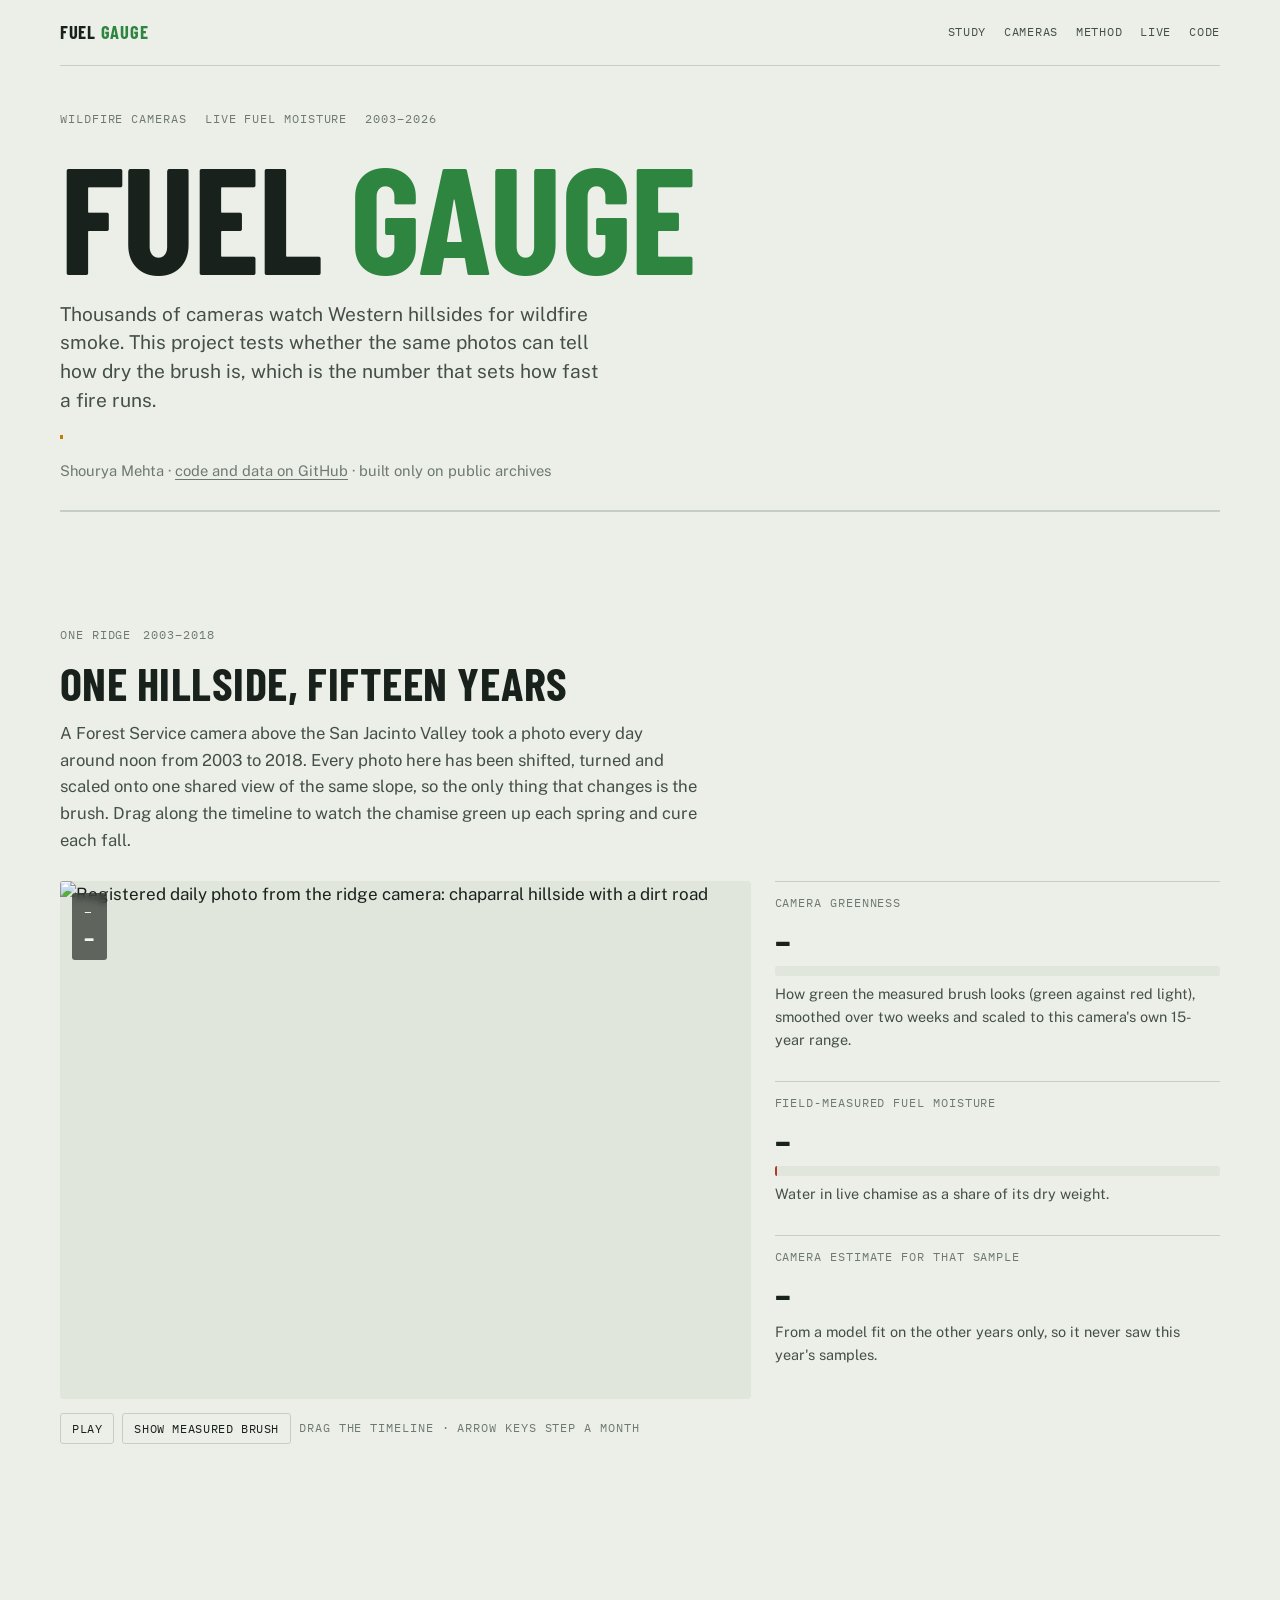
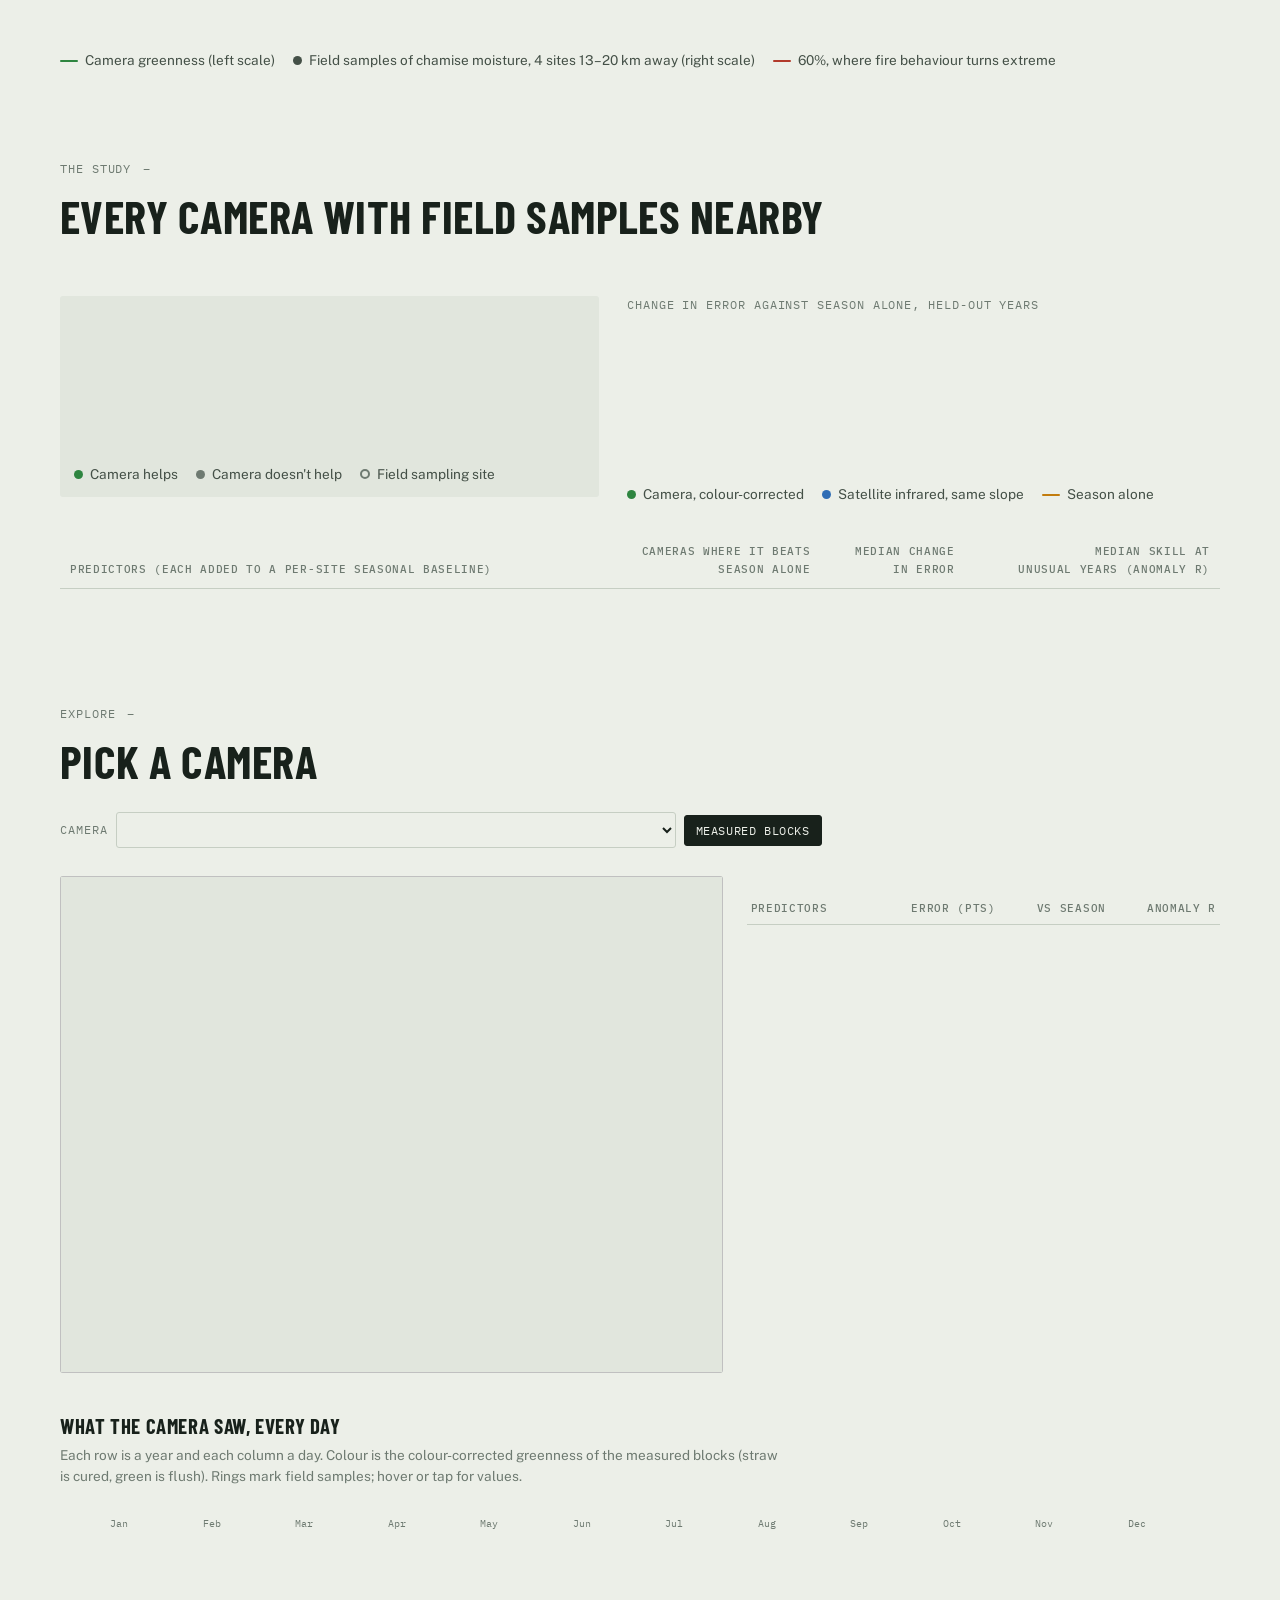
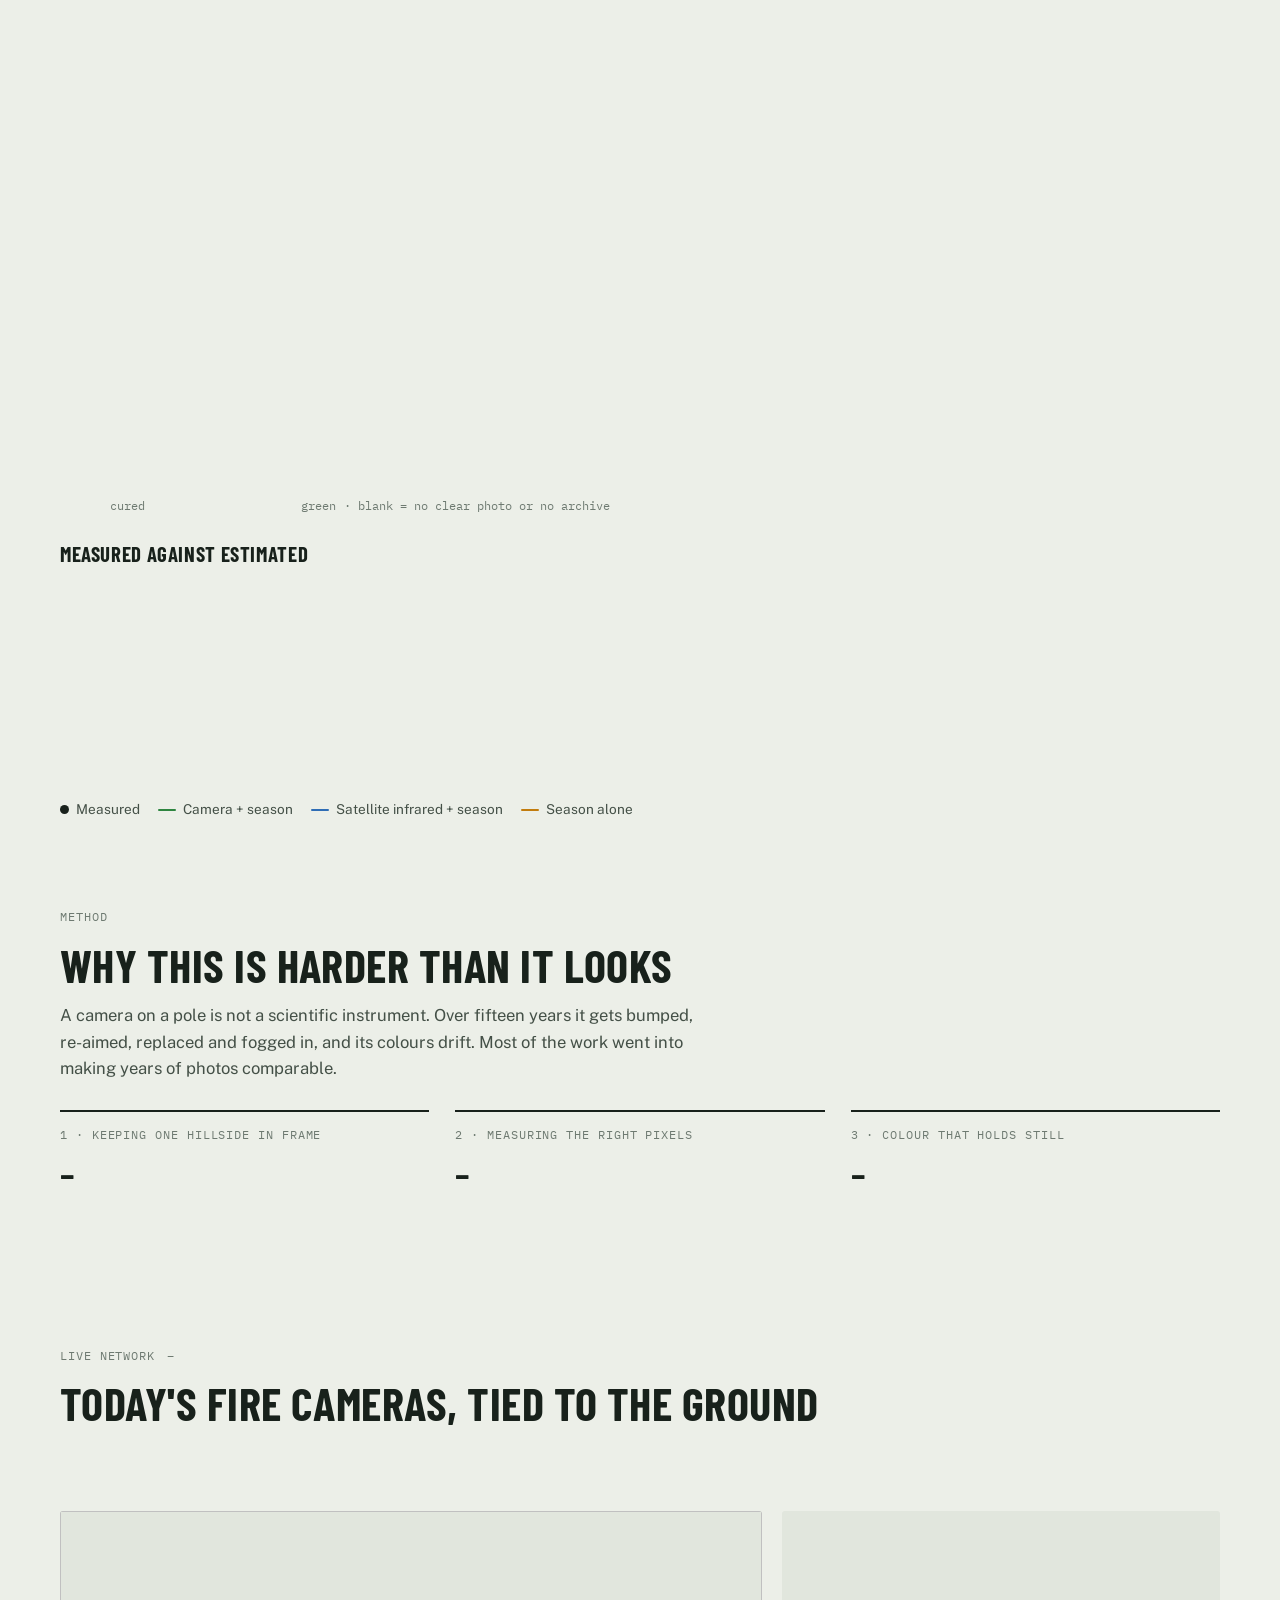
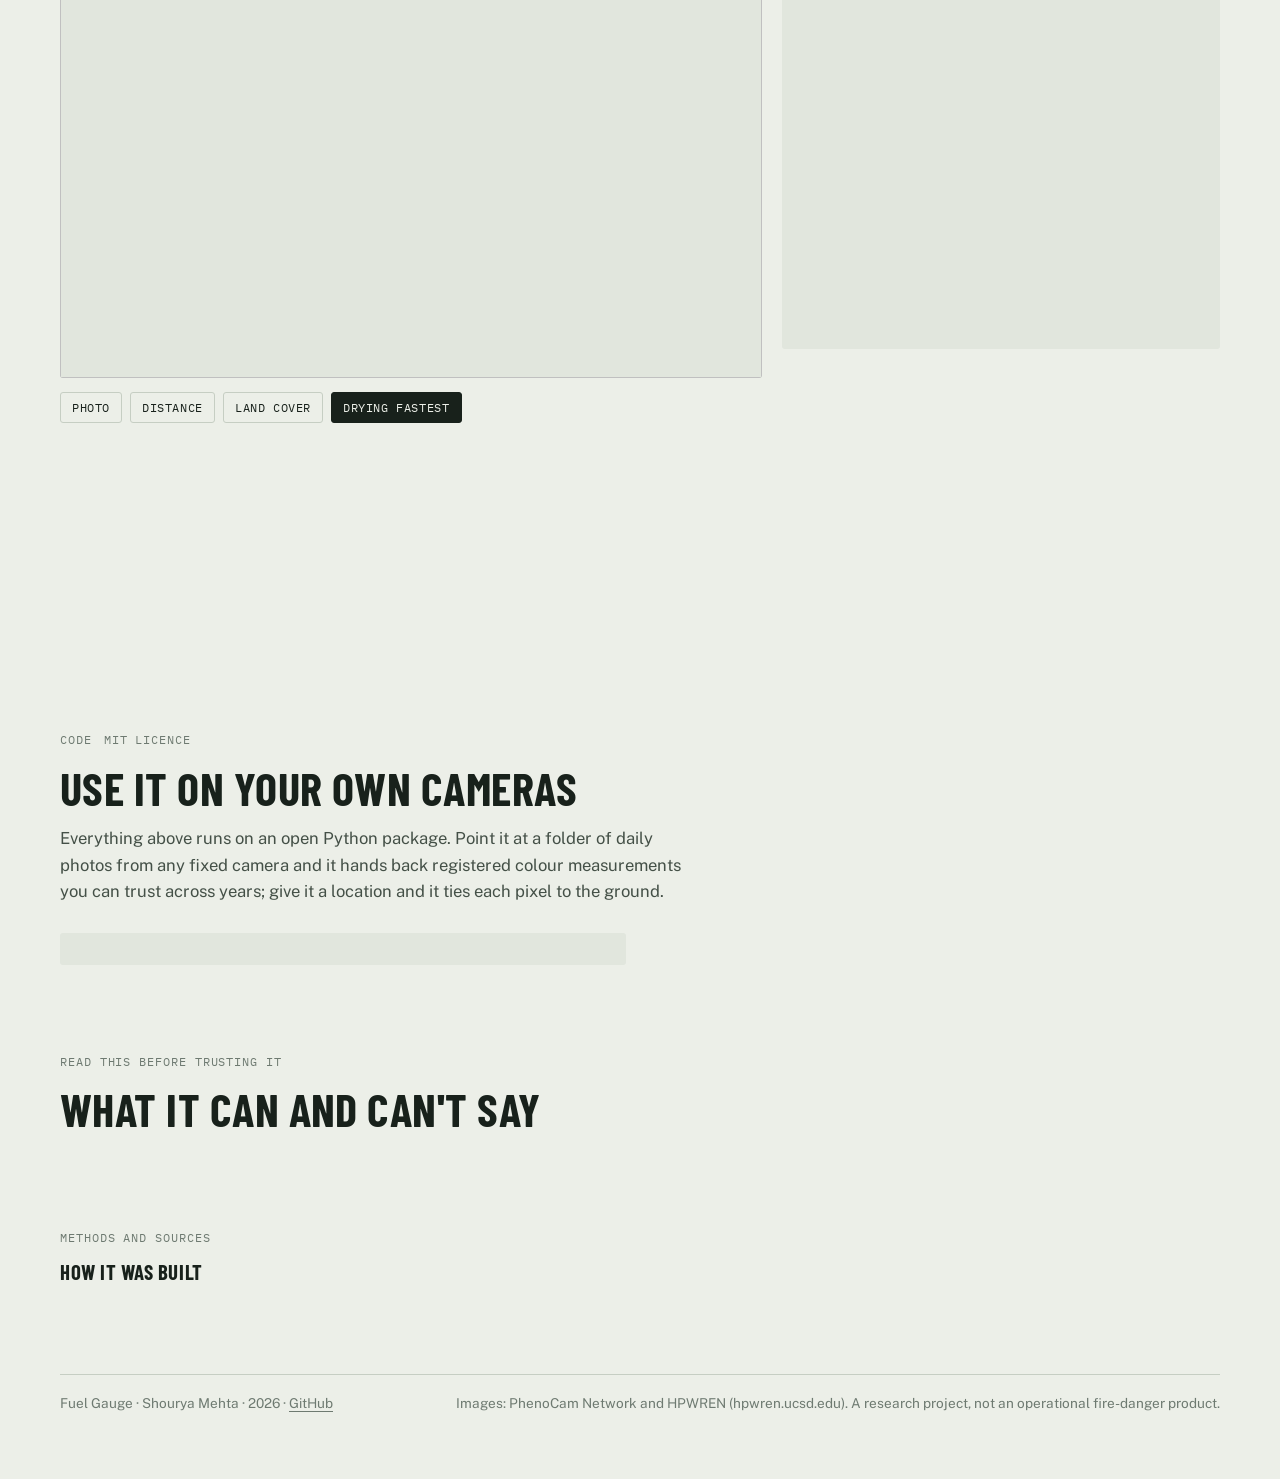
==== docs/index.html @ bf848d52 "Fuel Gauge: multi-site camera study, toolkit, live network and site - fuelgauge package: multi-year " ====
<!doctype html>
<html lang="en">
<head>
<meta charset="utf-8">
<meta name="viewport" content="width=device-width, initial-scale=1">
<title>Fuel Gauge</title>
<meta name="description" content="Can the cameras that watch Western hillsides for wildfire smoke also tell how dry the brush is? A multi-site study across 23 cameras, plus a live network of fire cameras tied to the terrain.">
<meta property="og:title" content="Fuel Gauge">
<meta property="og:description" content="Fire-lookout and phenology cameras as live fuel moisture sensors: 15+ years of registered photos, field samples and satellites, and a live camera network that updates every day.">
<meta property="og:image" content="assets/study/cucamongasouth.jpg">
<link rel="icon" href="data:image/svg+xml,%3Csvg xmlns='http://www.w3.org/2000/svg' viewBox='0 0 32 32'%3E%3Crect width='32' height='32' rx='6' fill='%23ECEFE8'/%3E%3Cpath d='M4 24 L12 13 L17 19 L21 14 L28 24 Z' fill='%232E8540'/%3E%3Cpath d='M6 27 H26' stroke='%23C27C0E' stroke-width='2.5' stroke-linecap='round'/%3E%3C/svg%3E">
<link rel="preconnect" href="https://fonts.googleapis.com">
<link rel="preconnect" href="https://fonts.gstatic.com" crossorigin>
<link rel="stylesheet" href="https://fonts.googleapis.com/css2?family=Barlow+Condensed:wght@500;600;700&family=IBM+Plex+Mono:wght@400;500&family=Public+Sans:ital,wght@0,400;0,600;1,400&display=swap">
<style>
/* A lookout's field log: one reading column (~66ch), figure bands up to 1160px, data labels in a mono
   "instrument" face, camera photos as the hero material. */
:root {
  --paper: #ECEFE8; --panel: #E1E6DD; --panel-2: #D6DDD2; --ink: #18211B; --ink-2: #445047; --ink-3: #6E7A71; --rule: #C6CEC3;
  --cam: #2E8540; --sat: #2F6DB5; --straw: #C27C0E; --crit: #B23A2B; --on-photo: #F4F6F1;
  --display: "Barlow Condensed", "Arial Narrow", "Roboto Condensed", sans-serif;
  --body: "Public Sans", "Segoe UI", system-ui, -apple-system, sans-serif;
  --mono: "IBM Plex Mono", ui-monospace, "SFMono-Regular", Menlo, Consolas, monospace;
  --col: 66ch; --wide: 1160px;
}
@media (prefers-color-scheme: dark) {
  :root:not([data-theme="light"]) {
    --paper: #151A16; --panel: #1C231E; --panel-2: #232B25; --ink: #E2E8E0; --ink-2: #AFB9B0; --ink-3: #7F8A81; --rule: #2C352E;
    --cam: #3E9A50; --sat: #4C88CF; --straw: #B97D14; --crit: #E0644F; color-scheme: dark;
  }
}
:root[data-theme="dark"] {
  --paper: #151A16; --panel: #1C231E; --panel-2: #232B25; --ink: #E2E8E0; --ink-2: #AFB9B0; --ink-3: #7F8A81; --rule: #2C352E;
  --cam: #3E9A50; --sat: #4C88CF; --straw: #B97D14; --crit: #E0644F; color-scheme: dark;
}
* { box-sizing: border-box; }
html { -webkit-text-size-adjust: 100%; }
body { margin: 0; background: var(--paper); color: var(--ink); font-family: var(--body); font-size: 17px; line-height: 1.6;
  padding: 0 16px 64px; -webkit-font-smoothing: antialiased; }
@media (min-width: 700px) { body { padding: 0 24px 64px; } }
a { color: inherit; text-decoration-color: var(--ink-3); text-underline-offset: 3px; }
a:hover { text-decoration-color: var(--ink); }
:focus-visible { outline: 2px solid var(--sat); outline-offset: 2px; }
.col { max-width: var(--col); }
.wide { max-width: var(--wide); margin-inline: auto; }
h1, h2, h3 { font-family: var(--display); font-weight: 700; text-wrap: balance; letter-spacing: 0.01em; line-height: 1.02; margin: 0; }
h2 { font-size: clamp(2rem, 4.2vw, 2.9rem); text-transform: uppercase; }
h3 { font-size: 1.3rem; text-transform: uppercase; letter-spacing: 0.03em; }
p { margin: 0; }
.prose { display: grid; gap: 1em; }
.prose b { font-weight: 600; }
.label { font-family: var(--mono); font-size: 0.72rem; letter-spacing: 0.08em; text-transform: uppercase; color: var(--ink-3); }
.num { font-family: var(--mono); font-variant-numeric: tabular-nums; }
section { padding-block: 80px 8px; display: grid; gap: 28px; grid-template-columns: minmax(0, 1fr); }
section > *, .viewer > *, .gauges > * { min-width: 0; }
.sec-head { display: grid; gap: 14px; }
.sec-head .label { display: flex; flex-wrap: wrap; gap: 4px 12px; align-items: baseline; }
.dek { font-size: 1.2rem; line-height: 1.5; color: var(--ink-2); max-width: 46ch; }
.sub-dek { font-size: 1.04rem; color: var(--ink-2); max-width: 64ch; }

/* top bar */
.topbar { display: flex; justify-content: space-between; align-items: center; gap: 16px; padding-block: 18px; border-bottom: 1px solid var(--rule); }
.topbar nav { display: flex; flex-wrap: wrap; gap: 4px 18px; }
.topbar a { text-decoration: none; font-family: var(--mono); font-size: 0.74rem; letter-spacing: 0.06em; text-transform: uppercase; color: var(--ink-2); }
.topbar a:hover { color: var(--ink); }
.mark { font-family: var(--display); font-weight: 700; font-size: 1.15rem; letter-spacing: 0.04em; text-transform: uppercase; white-space: nowrap; }
@media (max-width: 600px) { .topbar nav a:nth-child(n+4) { display: none; } }
.mark span { color: var(--cam); }

/* masthead */
.mast { padding-block: 44px 8px; display: grid; gap: 20px; }
.mast .label { display: flex; flex-wrap: wrap; gap: 6px 18px; }
.mast h1 { font-size: clamp(4.2rem, 13vw, 9.5rem); text-transform: uppercase; line-height: 0.86; letter-spacing: -0.01em; }
.mast h1 span { color: var(--cam); }
.byline { font-size: 0.92rem; color: var(--ink-3); }
.answer { font-size: 1.05rem; max-width: 60ch; border-left: 3px solid var(--straw); padding: 2px 0 2px 14px; }
.answer b { font-weight: 600; }
.figures { display: grid; grid-template-columns: repeat(5, minmax(0, 1fr)); gap: 0; border-top: 1px solid var(--rule); border-bottom: 1px solid var(--rule); margin-top: 8px; }
.figures div { padding: 14px 14px 14px 0; display: grid; gap: 2px; }
.figures div + div { padding-left: 14px; border-left: 1px solid var(--rule); }
.figures b { font-family: var(--display); font-weight: 600; font-size: clamp(1.9rem, 3.6vw, 2.6rem); line-height: 1; }
.figures span { font-size: 0.84rem; color: var(--ink-2); line-height: 1.35; }
@media (max-width: 760px) { .figures { grid-template-columns: repeat(2, minmax(0, 1fr)); } .figures div:nth-child(odd) { padding-left: 0; border-left: 0; } .figures div { border-top: 1px solid var(--rule); } .figures div:nth-child(-n+2) { border-top: 0; } .figures div:last-child { grid-column: 1 / -1; } }
.findings { display: grid; grid-template-columns: repeat(3, minmax(0, 1fr)); gap: 24px; padding-top: 6px; }
.findings div { display: grid; gap: 8px; align-content: start; }
.findings p { font-size: 0.98rem; }
.findings .k { font-family: var(--mono); font-size: 0.72rem; letter-spacing: 0.08em; text-transform: uppercase; color: var(--ink-3); display: flex; gap: 8px; align-items: center; }
.findings .k i { width: 9px; height: 9px; border-radius: 50%; display: inline-block; }
@media (max-width: 860px) { .findings { grid-template-columns: minmax(0, 1fr); } }

/* hillside viewer */
.viewer { display: grid; gap: 14px; }
.photo { position: relative; aspect-ratio: 4 / 3; background: var(--panel); overflow: hidden; border-radius: 3px; max-width: 100%; }
.photo img { position: absolute; inset: 0; width: 100%; height: 100%; object-fit: cover; display: block; }
.photo canvas { position: absolute; inset: 0; width: 100%; height: 100%; pointer-events: none; }
.readout { position: absolute; left: 12px; top: 12px; display: grid; gap: 2px; padding: 10px 12px; background: rgba(15, 20, 16, 0.62);
  color: var(--on-photo); border-radius: 3px; font-family: var(--mono); font-size: 0.8rem; line-height: 1.4; backdrop-filter: blur(3px); }
.readout b { font-family: var(--display); font-size: 1.7rem; font-weight: 600; letter-spacing: 0.02em; line-height: 1; }
.viewer-grid { display: grid; grid-template-columns: minmax(0, 1.55fr) minmax(0, 1fr); gap: 24px; align-items: start; }
.gauges { display: grid; gap: 18px; }
.gauge { display: grid; gap: 6px; padding-block: 12px; border-top: 1px solid var(--rule); }
.gauge .big { font-family: var(--display); font-weight: 600; font-size: 2.6rem; line-height: 1; }
.gauge .sub { font-size: 0.9rem; color: var(--ink-2); }
.bar { height: 10px; background: var(--panel); border-radius: 2px; position: relative; overflow: hidden; }
.bar i { position: absolute; left: 0; top: 0; bottom: 0; border-radius: 2px; }
.bar .tick { position: absolute; top: -3px; bottom: -3px; width: 2px; background: var(--crit); }
.controls { display: flex; flex-wrap: wrap; gap: 8px; align-items: center; }
button.btn, select.btn { font-family: var(--mono); font-size: 0.76rem; letter-spacing: 0.05em; text-transform: uppercase; color: var(--ink);
  background: transparent; border: 1px solid var(--rule); border-radius: 3px; padding: 7px 11px; cursor: pointer; }
select.btn { text-transform: none; letter-spacing: 0; font-size: 0.86rem; padding: 7px 10px; background: var(--paper); max-width: 100%; min-width: 0; flex: 1 1 260px; }
.controls select.btn { max-width: 560px; }
button.btn:hover, select.btn:hover { border-color: var(--ink-3); }
button.btn[aria-pressed="true"] { background: var(--ink); color: var(--paper); border-color: var(--ink); }
.chart { width: 100%; display: block; overflow: visible; }
.chart text { font-family: var(--mono); font-size: 11px; fill: var(--ink-3); }
.chart .grid line { stroke: var(--rule); stroke-width: 1; }
.chart-wrap { position: relative; }
.tip { position: absolute; pointer-events: none; background: var(--ink); color: var(--paper); font-family: var(--mono); font-size: 0.74rem;
  line-height: 1.45; padding: 7px 9px; border-radius: 3px; white-space: nowrap; transform: translate(-50%, calc(-100% - 12px)); z-index: 3; }
.legend { display: flex; flex-wrap: wrap; gap: 6px 18px; font-size: 0.85rem; color: var(--ink-2); }
.legend span { display: inline-flex; align-items: center; gap: 7px; }
.key-line { width: 18px; height: 2px; display: inline-block; border-radius: 1px; }
.key-dot { width: 9px; height: 9px; border-radius: 50%; display: inline-block; }
.key-ring { width: 10px; height: 10px; border-radius: 50%; display: inline-block; border: 2px solid currentColor; }

/* study */
.study-grid { display: grid; grid-template-columns: minmax(0, 1fr) minmax(0, 1.1fr); gap: 28px; align-items: start; }
@media (max-width: 920px) { .study-grid { grid-template-columns: minmax(0, 1fr); } }
.mapwrap { position: relative; background: var(--panel); border-radius: 3px; padding: 10px; }
#westmap { width: 100%; height: auto; display: block; }
#westmap .state { fill: var(--paper); stroke: var(--rule); stroke-width: 1; }
#westmap .site { fill: none; stroke: var(--ink-3); stroke-width: 1; }
#westmap .link { stroke: var(--ink-3); stroke-width: 0.8; stroke-dasharray: 2 2; }
#westmap .cam { cursor: pointer; stroke: var(--paper); stroke-width: 1.5; }
#westmap .cam.sel { stroke: var(--ink); stroke-width: 2.5; }
#westmap text { font-family: var(--mono); fill: var(--ink-3); }
.board { display: grid; gap: 10px; }
#scoreboard text { font-family: var(--mono); font-size: 11px; fill: var(--ink-2); }
#scoreboard .row { cursor: pointer; }
#scoreboard .row:hover rect.bg, #scoreboard .row.sel rect.bg { fill: var(--panel); }
.tbl-wrap { overflow-x: auto; }
table { border-collapse: collapse; width: 100%; min-width: 640px; font-size: 0.92rem; }
th, td { text-align: right; padding: 9px 10px; border-bottom: 1px solid var(--rule); font-variant-numeric: tabular-nums; }
th:first-child, td:first-child { text-align: left; }
th { font-family: var(--mono); font-weight: 500; font-size: 0.7rem; letter-spacing: 0.06em; text-transform: uppercase; color: var(--ink-3); vertical-align: bottom; }
td.num { font-family: var(--mono); }
tr.hl td { font-weight: 600; }
.chip { display: inline-block; width: 8px; height: 8px; border-radius: 50%; margin-right: 8px; vertical-align: 1px; }
.note { font-size: 0.85rem; color: var(--ink-3); max-width: 90ch; }
.callout { border-left: 3px solid var(--cam); padding: 4px 0 4px 16px; font-size: 1.05rem; max-width: 70ch; }

/* explorer */
.ex-grid { display: grid; grid-template-columns: minmax(0, 1.4fr) minmax(0, 1fr); gap: 24px; align-items: start; }
@media (max-width: 920px) { .ex-grid { grid-template-columns: minmax(0, 1fr); } }
.facts { display: grid; grid-template-columns: repeat(2, minmax(0, 1fr)); gap: 12px 16px; }
.facts div { display: grid; gap: 2px; }
.facts b { font-family: var(--mono); font-weight: 500; font-size: 0.98rem; }
.facts .wide2 { grid-column: 1 / -1; }
.facts .wide2 b { font-family: var(--body); font-weight: 400; font-size: 0.92rem; }
.mini { width: 100%; border-collapse: collapse; min-width: 0; font-size: 0.86rem; }
.mini td, .mini th { padding: 6px 4px; }
#calendar { width: 100%; display: block; image-rendering: pixelated; border-radius: 2px; touch-action: none; }
.cal-wrap { position: relative; display: grid; grid-template-columns: 44px minmax(0, 1fr); gap: 6px; }
.cal-years { display: grid; font-family: var(--mono); font-size: 10px; color: var(--ink-3); text-align: right; }
.cal-months { display: grid; grid-template-columns: repeat(12, minmax(0, 1fr)); font-family: var(--mono); font-size: 10px; color: var(--ink-3); margin-left: 50px; }
.ramp { width: 140px; height: 8px; border-radius: 2px; display: inline-block; }
.scale { display: flex; align-items: center; gap: 8px; font-family: var(--mono); font-size: 0.72rem; color: var(--ink-3); flex-wrap: wrap; }

/* hard parts */
.cards { display: grid; grid-template-columns: repeat(3, minmax(0, 1fr)); gap: 26px; }
@media (max-width: 920px) { .cards { grid-template-columns: minmax(0, 1fr); } }
.cards > div { display: grid; gap: 10px; align-content: start; border-top: 2px solid var(--ink); padding-top: 14px; }
.cards .stat { font-family: var(--display); font-weight: 600; font-size: 2.4rem; line-height: 1; }
.segbar { display: grid; gap: 8px; }
.seg-row { position: relative; height: 26px; background: var(--panel); border-radius: 2px; }
.seg-row i { position: absolute; top: 4px; bottom: 4px; border-radius: 2px; }
.pair { display: grid; grid-template-columns: repeat(auto-fit, minmax(min(100%, 190px), 1fr)); gap: 14px; }
.pair figure { margin: 0; display: grid; gap: 6px; }
.pair img { width: 100%; display: block; border-radius: 3px; }
figcaption { font-size: 0.85rem; color: var(--ink-3); }

/* live */
.net { display: grid; grid-template-columns: minmax(0, 1.6fr) minmax(0, 1fr); gap: 20px; align-items: start; }
.cam-list { display: grid; grid-template-columns: repeat(4, minmax(0, 1fr)); gap: 8px; }
@media (max-width: 700px) { .cam-list { grid-template-columns: repeat(2, minmax(0, 1fr)); } }
.cam-btn { display: grid; grid-template-columns: 34px 1fr; gap: 10px; align-items: center; text-align: left; padding: 8px 10px;
  background: transparent; color: var(--ink); border: 1px solid var(--rule); border-radius: 3px; cursor: pointer; font-family: var(--body); font-size: 0.86rem; line-height: 1.25; }
.cam-btn[aria-pressed="true"] { border-color: var(--ink); box-shadow: inset 0 0 0 1px var(--ink); }
.cam-btn svg { width: 34px; height: 34px; }
.cam-btn small { display: block; color: var(--ink-3); font-family: var(--mono); font-size: 0.68rem; }
.mapbox { position: relative; aspect-ratio: 1; background: var(--panel); border-radius: 3px; overflow: hidden; max-width: 100%; }
.mapbox canvas { position: absolute; inset: 0; width: 100%; height: 100%; }
.stats { display: grid; grid-template-columns: repeat(2, minmax(0, 1fr)); gap: 12px 16px; }
.stats div { display: grid; gap: 2px; }
.stats b { font-family: var(--mono); font-weight: 500; font-size: 1rem; }
.lc-keys { display: flex; flex-wrap: wrap; gap: 4px 14px; font-size: 0.8rem; color: var(--ink-2); }
.lc-keys span { display: inline-flex; align-items: center; gap: 6px; }
.lc-keys i { width: 10px; height: 10px; border-radius: 2px; display: inline-block; }
@media (max-width: 860px) { .viewer-grid, .net { grid-template-columns: minmax(0, 1fr); } body { font-size: 16px; } }

/* toolkit */
.tk { display: grid; grid-template-columns: minmax(0, 1fr) minmax(0, 1fr); gap: 28px; align-items: start; }
@media (max-width: 920px) { .tk { grid-template-columns: minmax(0, 1fr); } }
pre { margin: 0; background: var(--panel); border-radius: 3px; padding: 16px 18px; overflow-x: auto; font-family: var(--mono); font-size: 0.8rem; line-height: 1.6; color: var(--ink); }
pre .c { color: var(--ink-3); }
.mods { display: grid; gap: 0; }
.mods div { display: grid; grid-template-columns: 9ch minmax(0, 1fr); gap: 12px; padding: 9px 0; border-bottom: 1px solid var(--rule); font-size: 0.92rem; }
.mods code { font-family: var(--mono); font-size: 0.82rem; color: var(--cam); }

.limits { display: grid; grid-template-columns: repeat(auto-fit, minmax(min(100%, 240px), 1fr)); gap: 22px 28px; }
.limits div { display: grid; gap: 6px; align-content: start; border-top: 1px solid var(--rule); padding-top: 12px; }
.sources { font-size: 0.9rem; color: var(--ink-2); display: grid; gap: 10px; }
.sources ul { margin: 0; padding-left: 1.1em; display: grid; gap: 6px; }
footer { margin-top: 56px; padding-top: 18px; border-top: 1px solid var(--rule); font-size: 0.85rem; color: var(--ink-3); display: flex; flex-wrap: wrap; gap: 8px 24px; justify-content: space-between; }
.loading { color: var(--ink-3); font-family: var(--mono); font-size: 0.8rem; }
@media (prefers-reduced-motion: reduce) { * { transition: none !important; animation: none !important; } }
</style>
</head>
<body>
<div class="topbar wide">
  <span class="mark">Fuel <span>Gauge</span></span>
  <nav aria-label="Sections">
    <a href="#study">Study</a><a href="#explore">Cameras</a><a href="#hard">Method</a><a href="#live">Live</a><a href="#toolkit">Code</a>
  </nav>
</div>

<header class="mast wide">
  <p class="label"><span>Wildfire cameras</span><span>Live fuel moisture</span><span id="mast-span">2003–2026</span></p>
  <h1>Fuel <span>Gauge</span></h1>
  <p class="dek">Thousands of cameras watch Western hillsides for wildfire smoke. This project tests whether the same photos can tell how dry the brush is, which is the number that sets how fast a fire runs.</p>
  <p class="answer" id="answer"></p>
  <p class="byline">Shourya Mehta · <a href="https://github.com/shourya0mehta/fuel-gauge">code and data on GitHub</a> · built only on public archives</p>
  <div class="figures" id="figures"></div>
  <div class="findings" id="findings"></div>
</header>

<section id="hillside" class="wide">
  <div class="sec-head">
    <p class="label"><span>One ridge</span><span id="hs-span">2003–2018</span></p>
    <h2>One hillside, fifteen years</h2>
    <p class="sub-dek">A Forest Service camera above the San Jacinto Valley took a photo every day around noon from 2003 to 2018. Every photo here has been shifted, turned and scaled onto one shared view of the same slope, so the only thing that changes is the brush. Drag along the timeline to watch the chamise green up each spring and cure each fall.</p>
  </div>
  <div class="viewer-grid">
    <div class="viewer">
      <div class="photo" id="hs-photo">
        <img id="hs-img" alt="Registered daily photo from the ridge camera: chaparral hillside with a dirt road">
        <canvas id="hs-roi"></canvas>
        <div class="readout"><span id="hs-date">–</span><b id="hs-season">–</b></div>
      </div>
      <div class="controls">
        <button class="btn" id="hs-play" aria-pressed="false">Play</button>
        <button class="btn" id="hs-roi-btn" aria-pressed="false">Show measured brush</button>
        <span class="label">Drag the timeline · arrow keys step a month</span>
      </div>
    </div>
    <div class="gauges">
      <div class="gauge">
        <span class="label">Camera greenness</span>
        <span class="big num" id="g-cam">–</span>
        <div class="bar"><i id="g-cam-bar" style="background:var(--cam)"></i></div>
        <span class="sub">How green the measured brush looks (green against red light), smoothed over two weeks and scaled to this camera's own 15-year range.</span>
      </div>
      <div class="gauge">
        <span class="label">Field-measured fuel moisture</span>
        <span class="big num" id="g-lfm">–</span>
        <div class="bar"><i id="g-lfm-bar" style="background:var(--ink-2)"></i><span class="tick" id="g-crit"></span></div>
        <span class="sub" id="g-lfm-sub">Water in live chamise as a share of its dry weight.</span>
      </div>
      <div class="gauge">
        <span class="label">Camera estimate for that sample</span>
        <span class="big num" id="g-pred">–</span>
        <span class="sub">From a model fit on the other years only, so it never saw this year's samples.</span>
      </div>
    </div>
  </div>
  <div class="chart-wrap">
    <svg class="chart" id="timeline" role="img" aria-label="Camera greenness and field fuel moisture over time"></svg>
    <div class="tip" id="tl-tip" hidden></div>
  </div>
  <div class="legend">
    <span><i class="key-line" style="background:var(--cam)"></i>Camera greenness (left scale)</span>
    <span><i class="key-dot" style="background:var(--ink-2)"></i>Field samples of chamise moisture, 4 sites 13–20 km away (right scale)</span>
    <span><i class="key-line" style="background:var(--crit)"></i>60%, where fire behaviour turns extreme</span>
  </div>
</section>

<section id="study" class="wide">
  <div class="sec-head">
    <p class="label"><span>The study</span><span id="study-span">–</span></p>
    <h2 id="study-title">Every camera with field samples nearby</h2>
  </div>
  <div class="prose col" id="study-prose"></div>
  <div class="study-grid">
    <div class="mapwrap">
      <svg id="westmap" role="img" aria-label="Map of the western United States with study cameras and their fuel sampling sites"></svg>
      <div class="legend" style="padding:8px 4px 2px">
        <span><i class="key-dot" style="background:var(--cam)"></i>Camera helps</span>
        <span><i class="key-dot" style="background:var(--ink-3)"></i>Camera doesn't help</span>
        <span><i class="key-ring" style="color:var(--ink-3)"></i>Field sampling site</span>
      </div>
    </div>
    <div class="board">
      <p class="label" id="board-label">Change in error against season alone, held-out years</p>
      <div class="chart-wrap">
        <svg class="chart" id="scoreboard" role="img" aria-label="Per-camera change in error versus season alone, for camera and satellite"></svg>
        <div class="tip" id="sb-tip" hidden></div>
      </div>
      <div class="legend">
        <span><i class="key-dot" style="background:var(--cam)"></i>Camera, colour-corrected</span>
        <span><i class="key-dot" style="background:var(--sat)"></i>Satellite infrared, same slope</span>
        <span><i class="key-line" style="background:var(--straw)"></i>Season alone</span>
      </div>
    </div>
  </div>
  <div class="tbl-wrap">
    <table id="pooled">
      <thead><tr><th>Predictors (each added to a per-site seasonal baseline)</th><th>Cameras where it beats<br>season alone</th><th>Median change<br>in error</th><th>Median skill at<br>unusual years (anomaly r)</th></tr></thead>
      <tbody></tbody>
    </table>
  </div>
  <p class="note" id="pooled-note"></p>
  <p class="callout" id="timing-note" hidden></p>
</section>

<section id="explore" class="wide">
  <div class="sec-head">
    <p class="label"><span>Explore</span><span id="ex-count">–</span></p>
    <h2>Pick a camera</h2>
  </div>
  <div class="controls">
    <label class="label" for="ex-select">Camera</label>
    <select class="btn" id="ex-select"></select>
    <button class="btn" id="ex-roi" aria-pressed="true">Measured blocks</button>
  </div>
  <div class="ex-grid">
    <div class="viewer">
      <div class="photo" id="ex-photo">
        <img id="ex-img" alt="">
        <canvas id="ex-ov"></canvas>
      </div>
      <p class="note" id="ex-photo-note"></p>
    </div>
    <div class="gauges">
      <div class="facts" id="ex-facts"></div>
      <table class="mini" id="ex-table"><thead><tr><th>Predictors</th><th>Error (pts)</th><th>vs season</th><th>Anomaly r</th></tr></thead><tbody></tbody></table>
    </div>
  </div>
  <div class="sec-head" style="gap:8px">
    <h3>What the camera saw, every day</h3>
    <p class="note">Each row is a year and each column a day. Colour is the colour-corrected greenness of the measured blocks (straw is cured, green is flush). Rings mark field samples; hover or tap for values.</p>
  </div>
  <div>
    <div class="cal-months" aria-hidden="true"><span>Jan</span><span>Feb</span><span>Mar</span><span>Apr</span><span>May</span><span>Jun</span><span>Jul</span><span>Aug</span><span>Sep</span><span>Oct</span><span>Nov</span><span>Dec</span></div>
    <div class="cal-wrap chart-wrap">
      <div class="cal-years" id="cal-years"></div>
      <canvas id="calendar" role="img" aria-label="Daily camera greenness by year and day of year"></canvas>
      <div class="tip" id="cal-tip" hidden></div>
    </div>
    <div class="scale" style="margin:10px 0 0 50px"><span>cured</span><span class="ramp" id="cal-ramp"></span><span>green</span><span>· blank = no clear photo or no archive</span></div>
  </div>
  <div class="sec-head" style="gap:8px">
    <h3>Measured against estimated</h3>
  </div>
  <div class="controls" id="ex-units" role="group" aria-label="Sampling site and species"></div>
  <div class="chart-wrap">
    <svg class="chart" id="ex-pred" role="img" aria-label="Measured fuel moisture with held-out camera, satellite and season estimates"></svg>
    <div class="tip" id="ex-tip" hidden></div>
  </div>
  <div class="legend">
    <span><i class="key-dot" style="background:var(--ink)"></i>Measured</span>
    <span><i class="key-line" style="background:var(--cam)"></i>Camera + season</span>
    <span><i class="key-line" style="background:var(--sat)"></i>Satellite infrared + season</span>
    <span><i class="key-line" style="background:var(--straw)"></i>Season alone</span>
  </div>
</section>

<section id="hard" class="wide">
  <div class="sec-head">
    <p class="label"><span>Method</span></p>
    <h2>Why this is harder than it looks</h2>
    <p class="sub-dek">A camera on a pole is not a scientific instrument. Over fifteen years it gets bumped, re-aimed, replaced and fogged in, and its colours drift. Most of the work went into making years of photos comparable.</p>
  </div>
  <div class="cards">
    <div>
      <span class="label">1 · Keeping one hillside in frame</span>
      <span class="stat" id="hard-reg">–</span>
      <p class="prose" id="hard-reg-text"></p>
    </div>
    <div>
      <span class="label">2 · Measuring the right pixels</span>
      <span class="stat" id="hard-roi">–</span>
      <p class="prose" id="hard-roi-text"></p>
    </div>
    <div>
      <span class="label">3 · Colour that holds still</span>
      <span class="stat" id="hard-wb">–</span>
      <p class="prose" id="hard-wb-text"></p>
    </div>
  </div>
  <div class="segbar" id="segbar"></div>
  <div class="pair" id="raw-reg"></div>
</section>

<section id="live" class="wide">
  <div class="sec-head">
    <p class="label"><span>Live network</span><span id="net-span">–</span></p>
    <h2>Today's fire cameras, tied to the ground</h2>
  </div>
  <div class="prose col" id="net-prose"></div>
  <div class="cam-list" id="cam-list" role="group" aria-label="Live camera"></div>
  <div class="net">
    <div class="viewer">
      <div class="photo" id="net-photo" style="aspect-ratio: 3 / 2">
        <img id="net-img" alt="">
        <canvas id="net-ov"></canvas>
      </div>
      <div class="controls" id="ov-modes" role="group" aria-label="Overlay">
        <button class="btn" data-mode="none" aria-pressed="false">Photo</button>
        <button class="btn" data-mode="dist" aria-pressed="false">Distance</button>
        <button class="btn" data-mode="lc" aria-pressed="false">Land cover</button>
        <button class="btn" data-mode="chg" aria-pressed="true">Drying fastest</button>
      </div>
      <div id="ov-key"></div>
    </div>
    <div class="gauges">
      <div class="mapbox"><canvas id="map"></canvas></div>
      <div class="stats" id="cam-stats"></div>
    </div>
  </div>
  <div class="chart-wrap">
    <svg class="chart" id="net-chart" role="img" aria-label="Daily greenness by land cover for the selected live camera"></svg>
    <div class="tip" id="net-tip" hidden></div>
  </div>
  <div class="legend" id="net-legend"></div>
</section>

<section id="toolkit" class="wide">
  <div class="sec-head">
    <p class="label"><span>Code</span><span>MIT licence</span></p>
    <h2>Use it on your own cameras</h2>
    <p class="sub-dek">Everything above runs on an open Python package. Point it at a folder of daily photos from any fixed camera and it hands back registered colour measurements you can trust across years; give it a location and it ties each pixel to the ground.</p>
  </div>
  <div class="tk">
    <pre id="tk-code"></pre>
    <div class="mods" id="tk-mods"></div>
  </div>
</section>

<section id="limits" class="wide">
  <div class="sec-head">
    <p class="label"><span>Read this before trusting it</span></p>
    <h2>What it can and can't say</h2>
  </div>
  <div class="limits" id="limits-grid"></div>
</section>

<section id="methods" class="wide" style="padding-block-start:60px">
  <div class="sec-head">
    <p class="label"><span>Methods and sources</span></p>
    <h3>How it was built</h3>
  </div>
  <div class="sources col" id="methods-body"></div>
</section>

<footer class="wide">
  <span>Fuel Gauge · Shourya Mehta · 2026 · <a href="https://github.com/shourya0mehta/fuel-gauge">GitHub</a></span>
  <span>Images: PhenoCam Network and HPWREN (hpwren.ucsd.edu). A research project, not an operational fire-danger product.</span>
</footer>
<script src="app.js" defer></script>
</body>
</html>
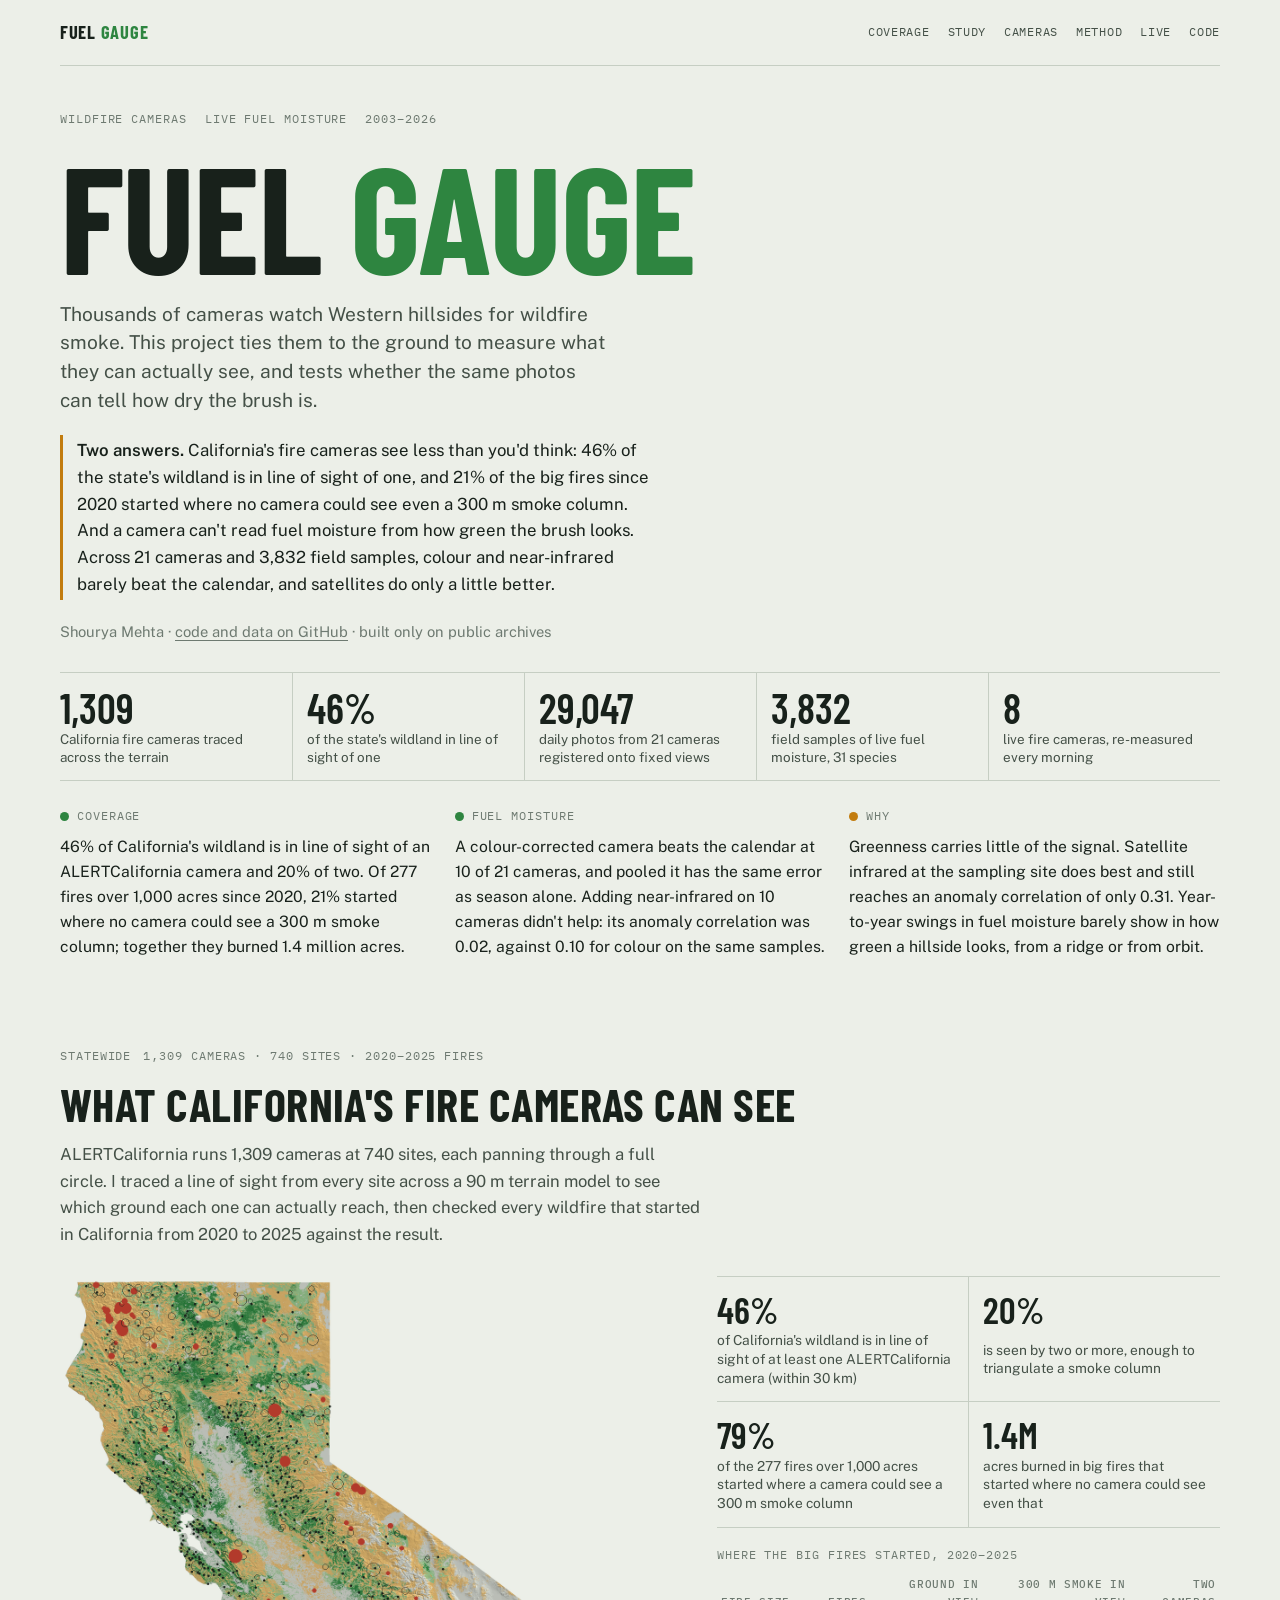
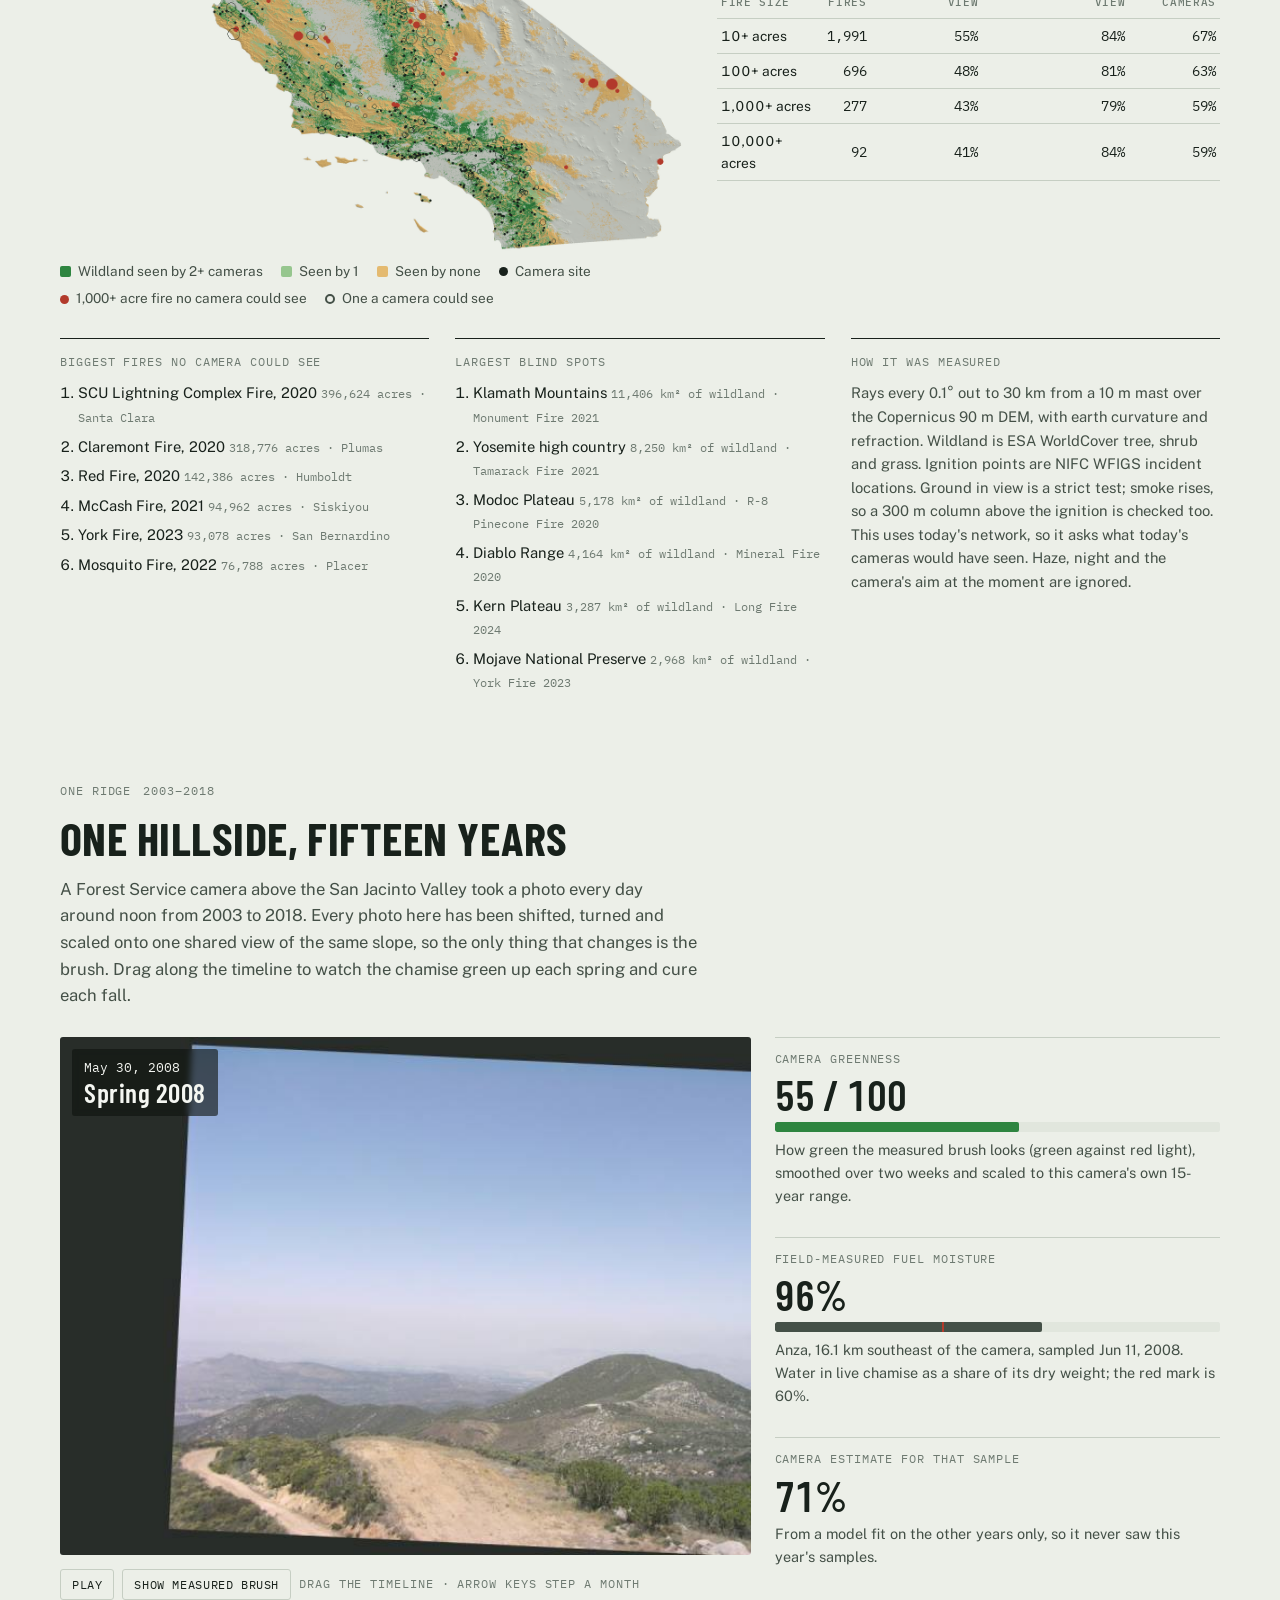
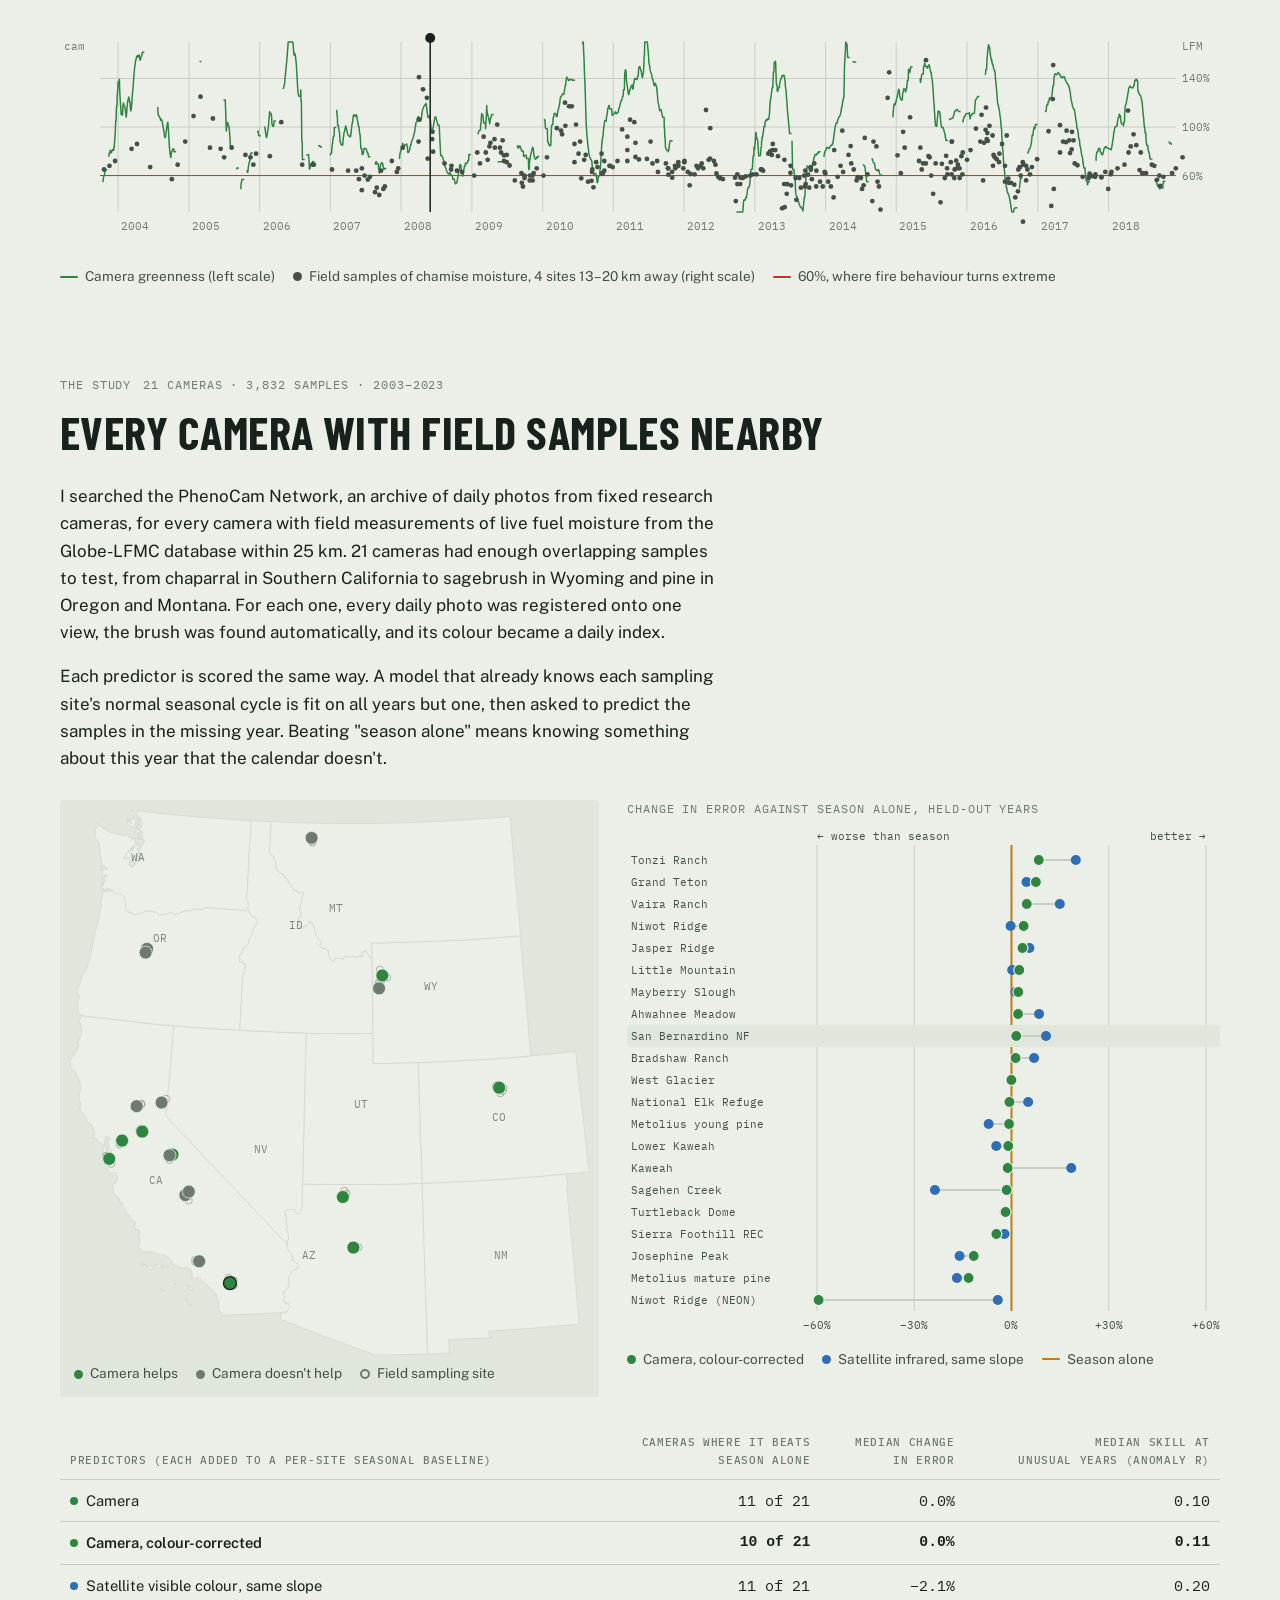
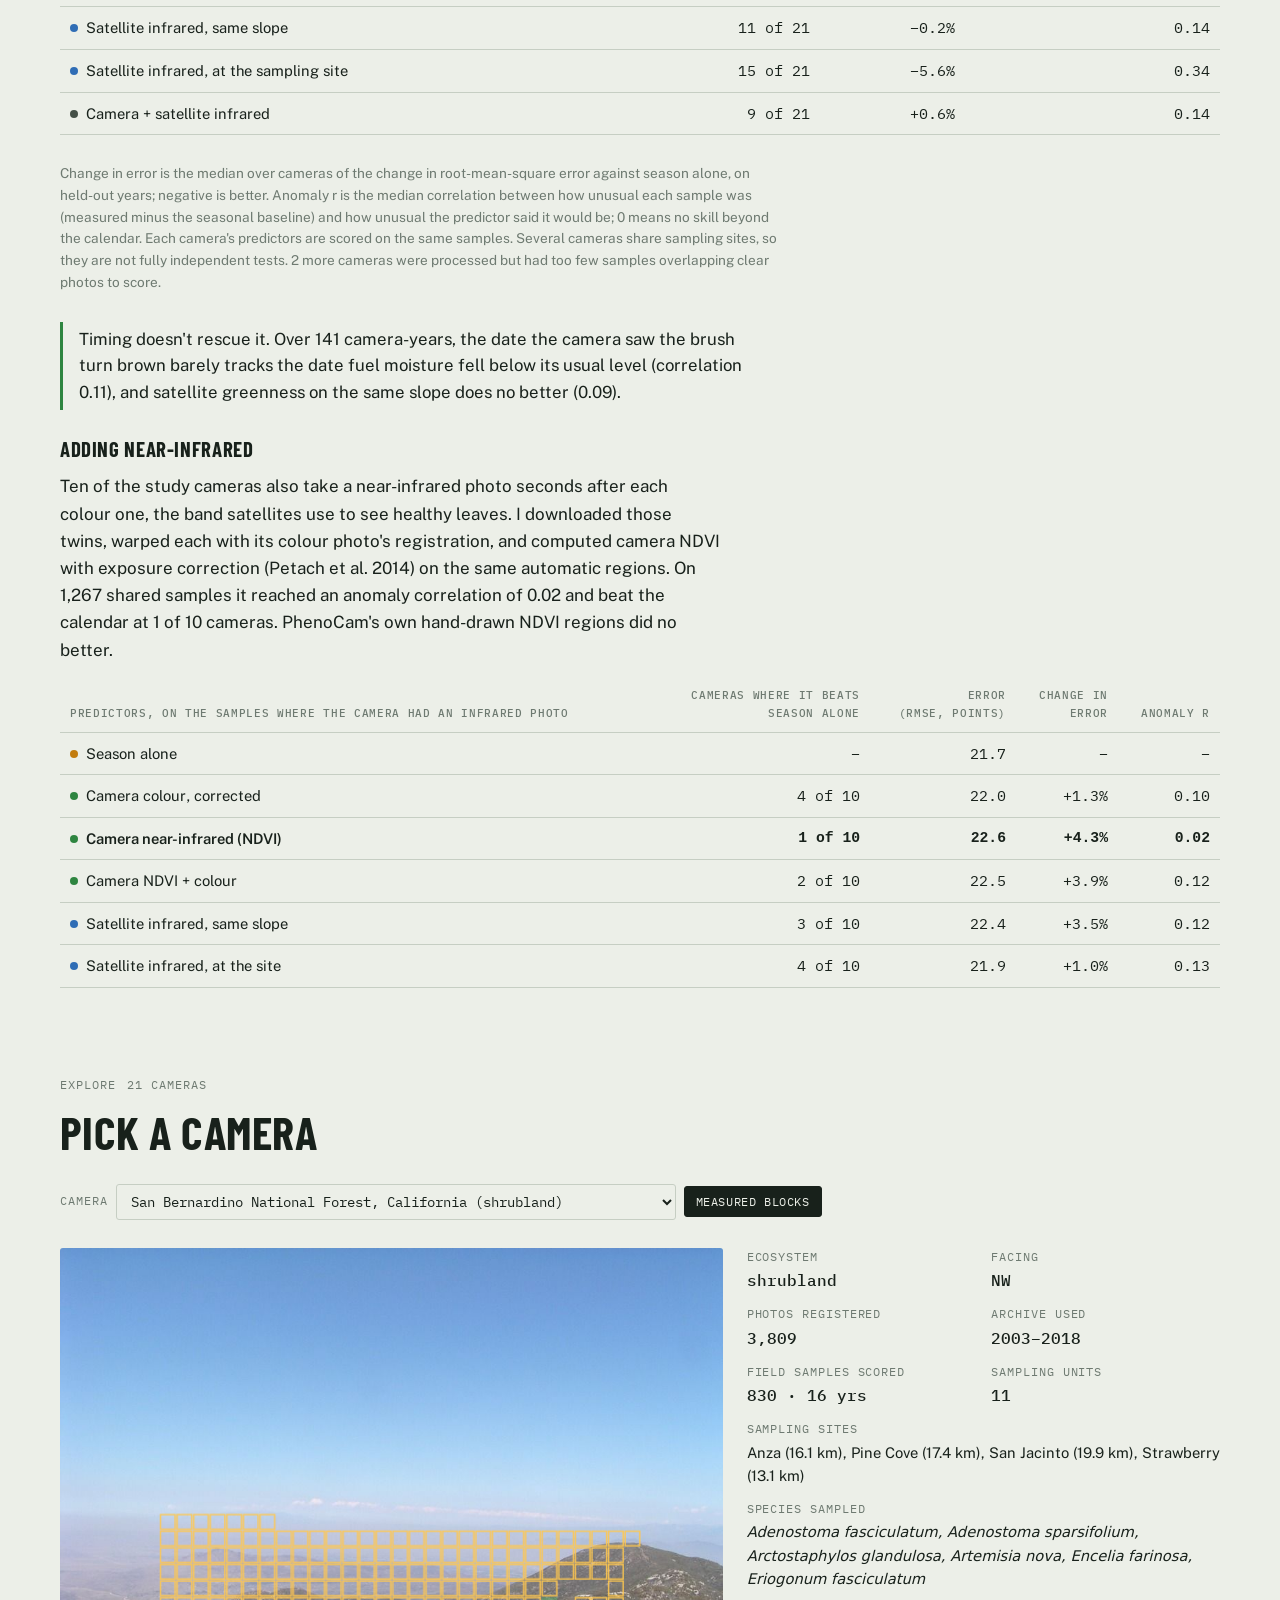
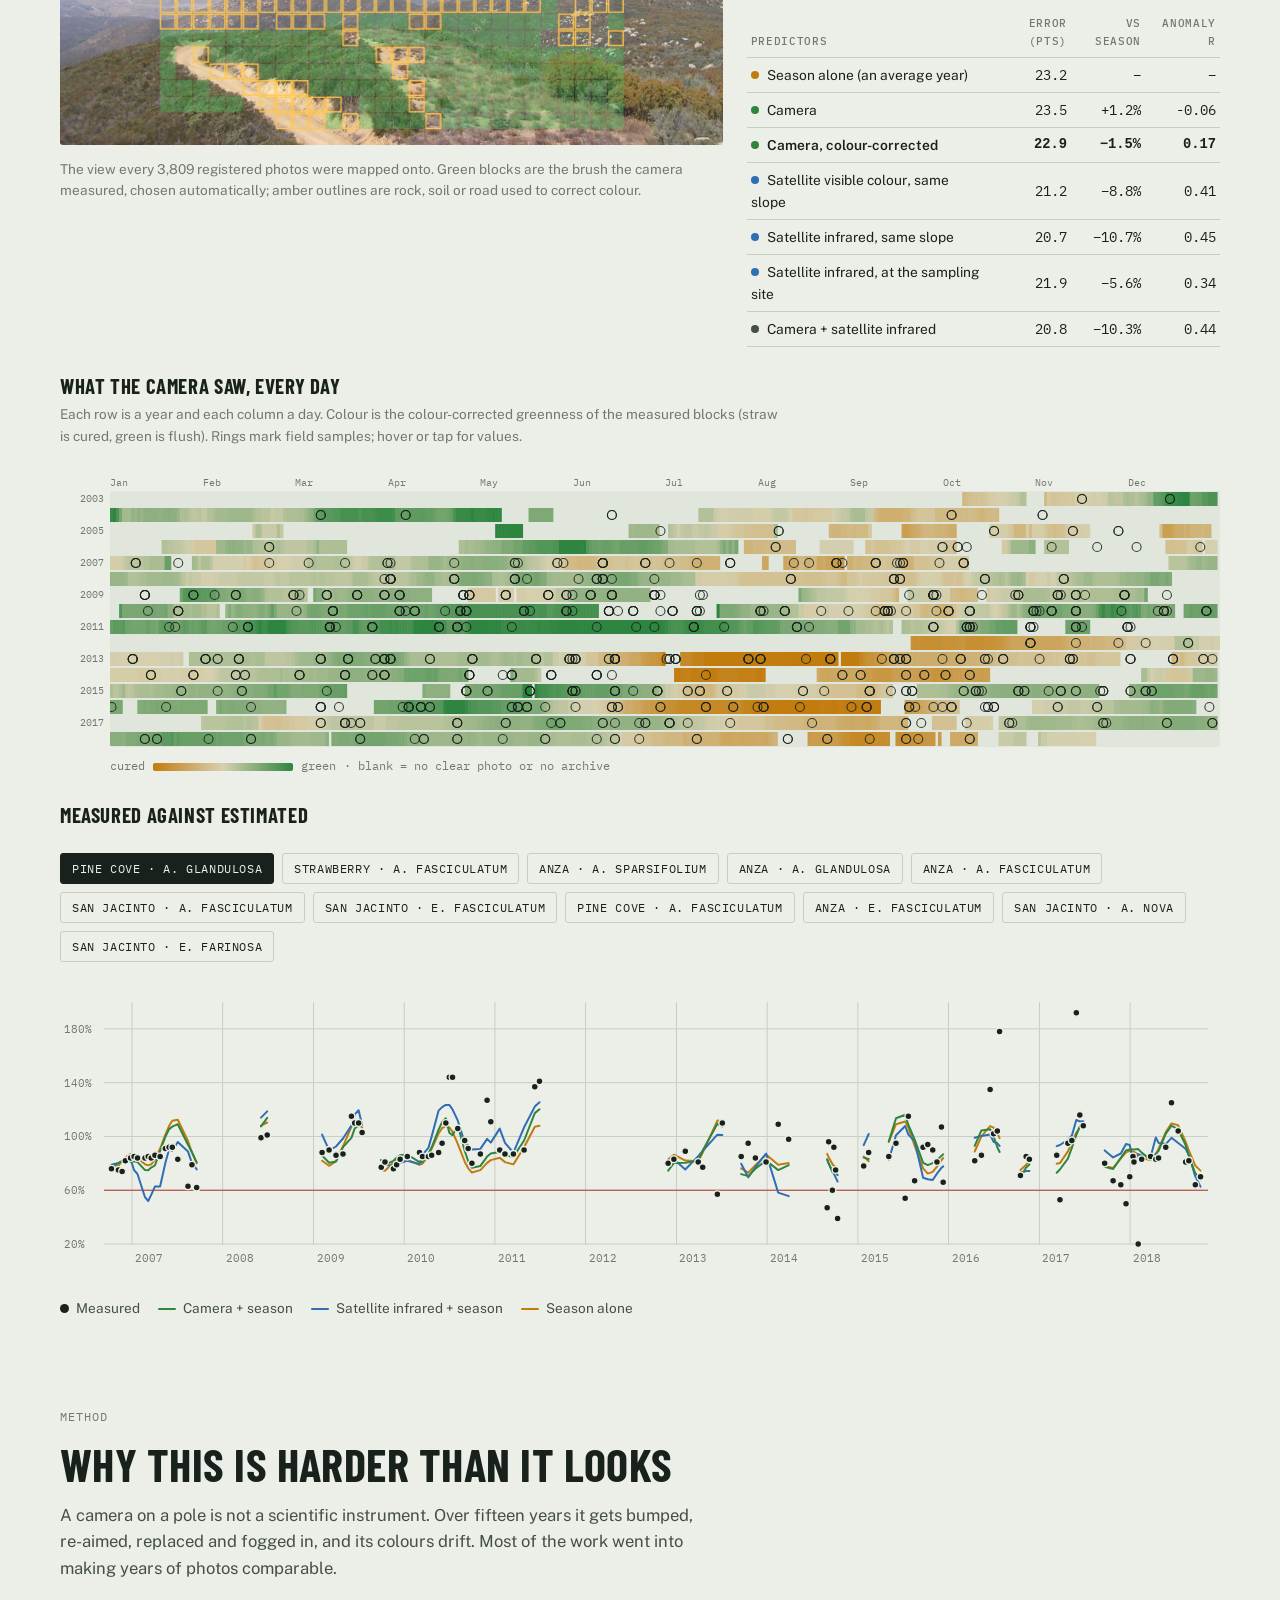
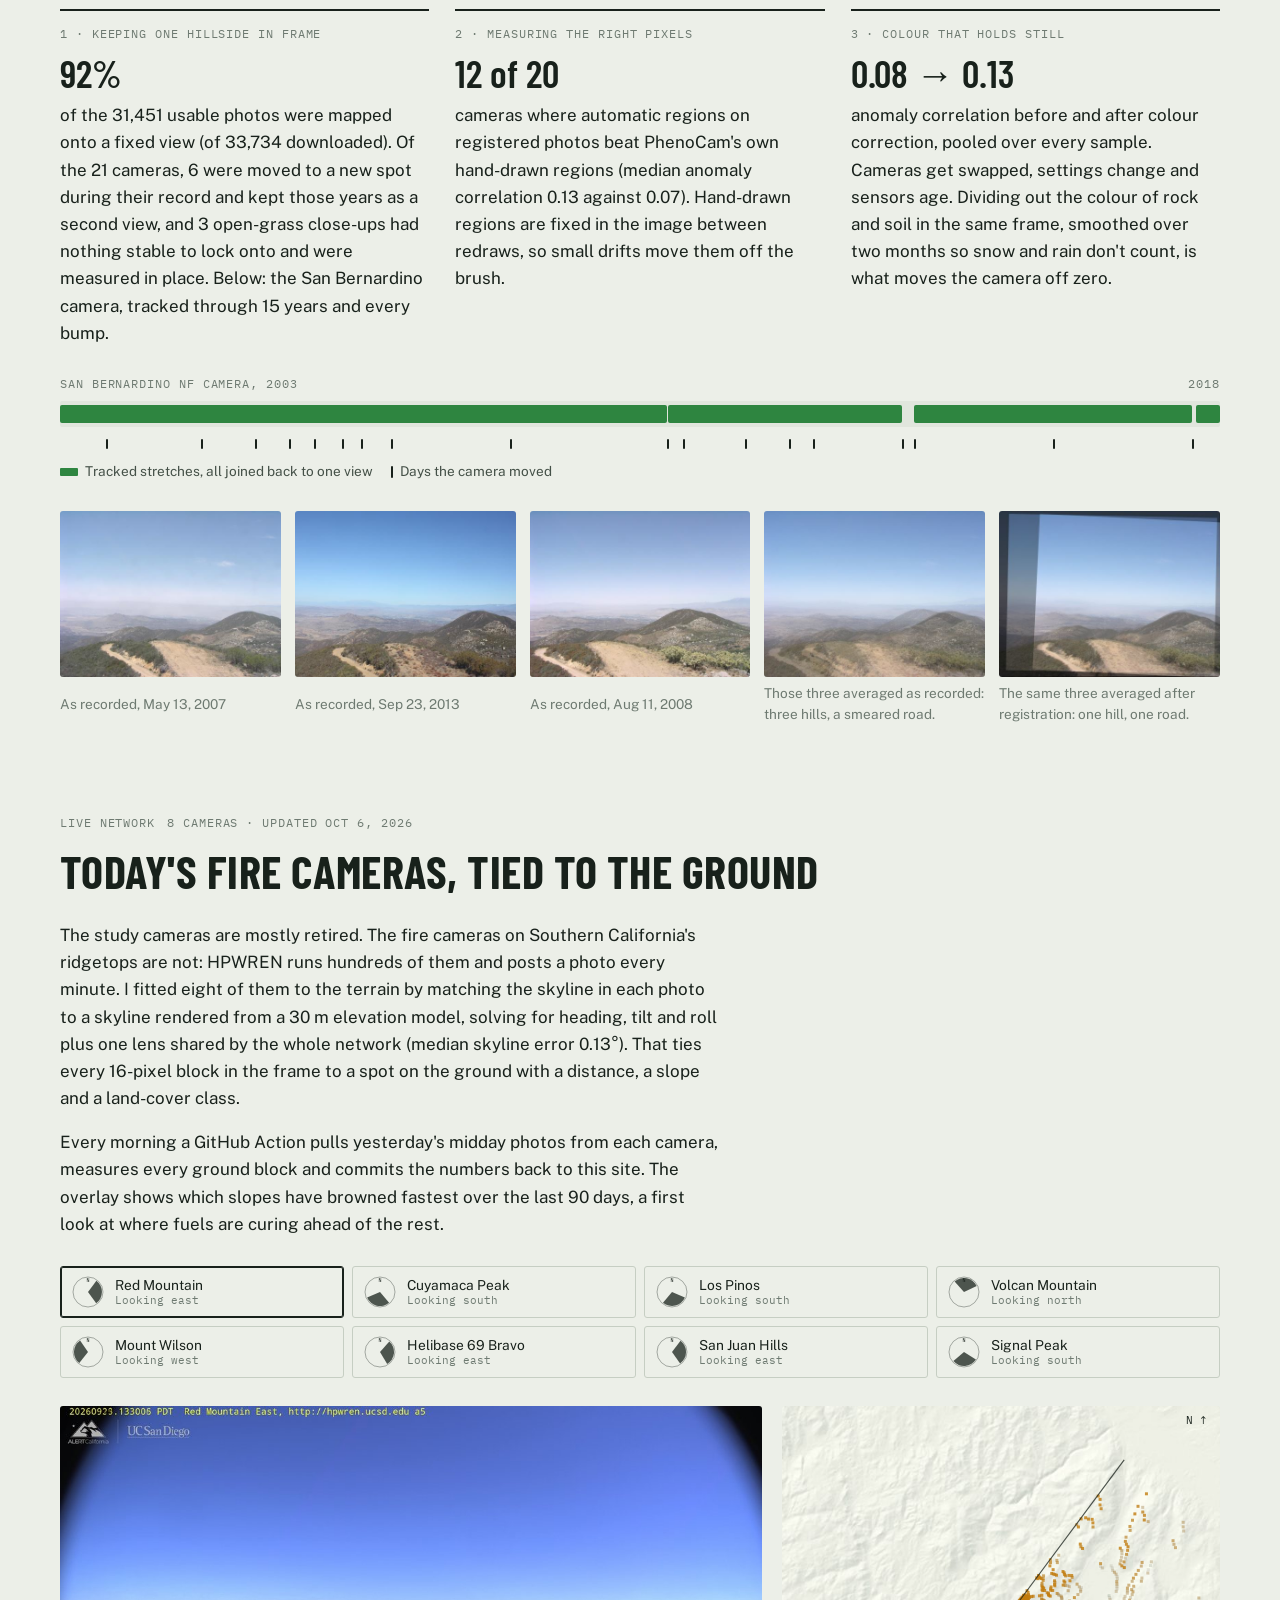
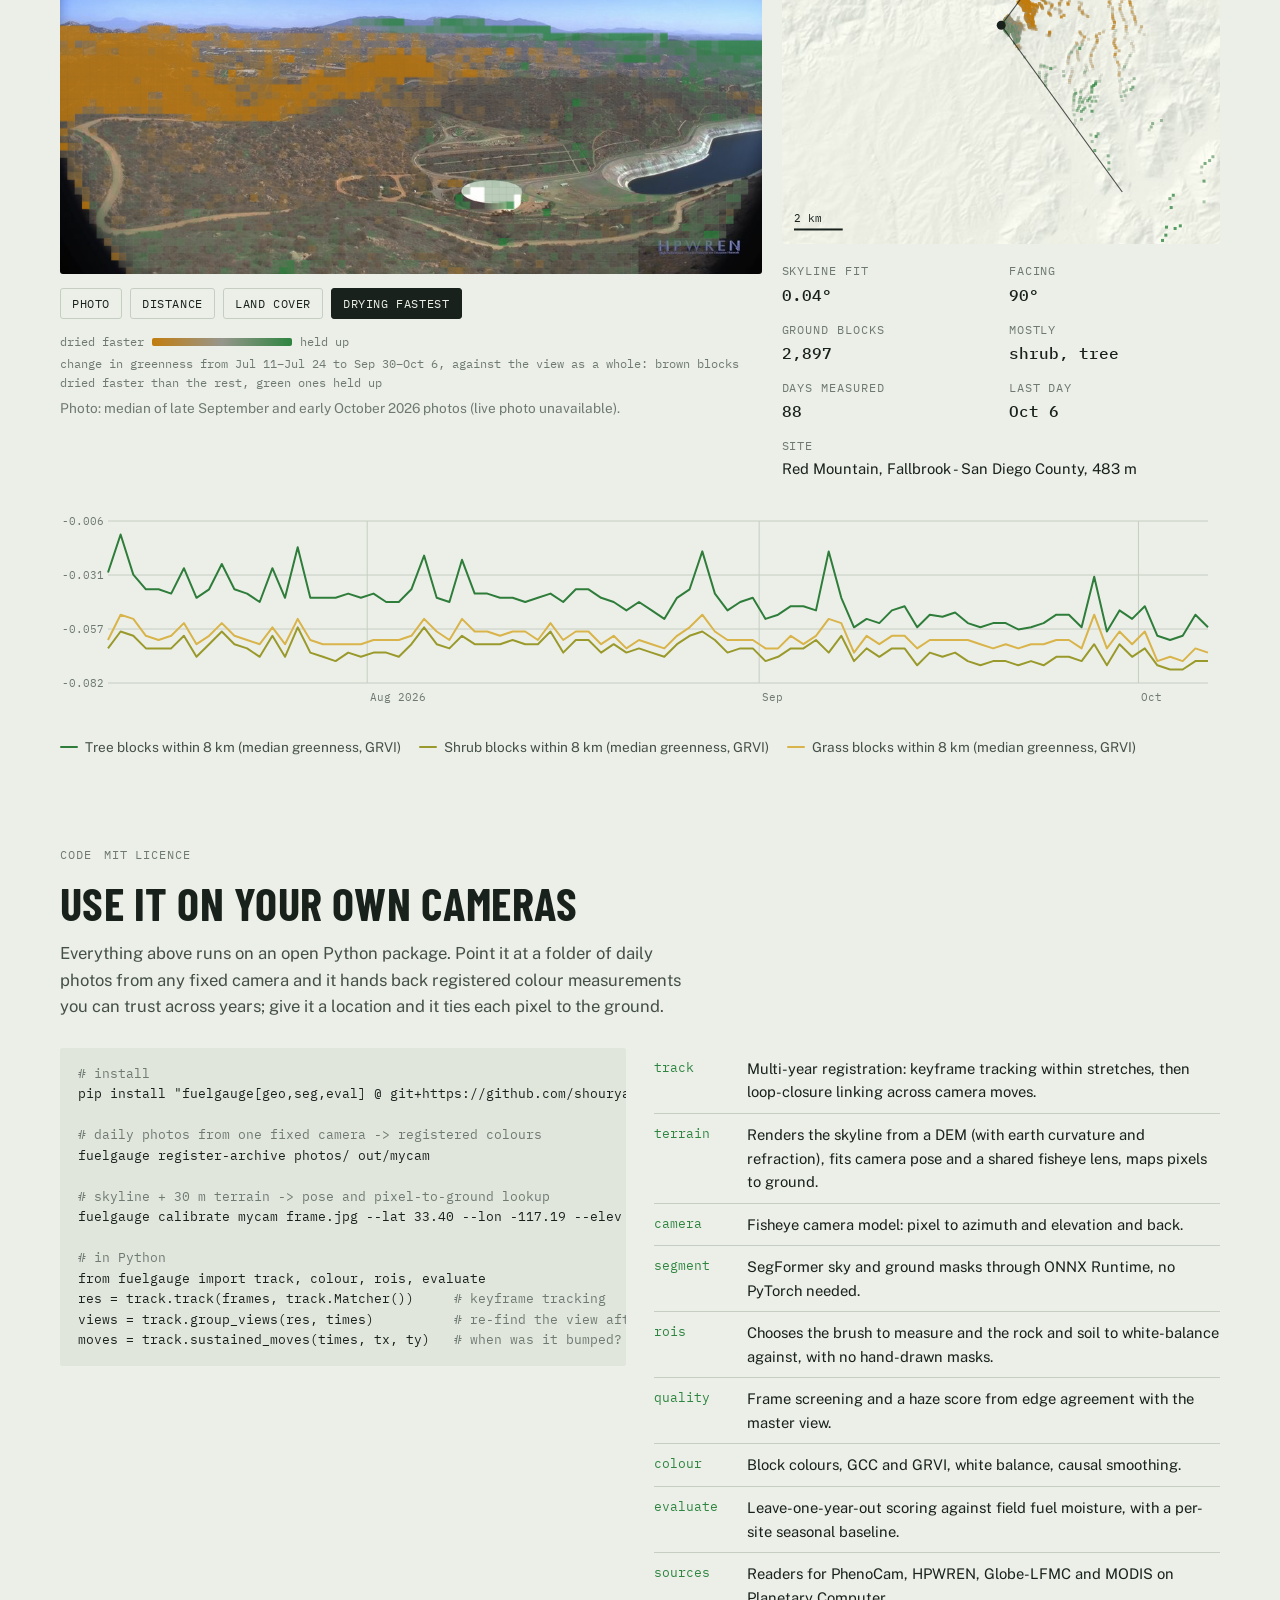
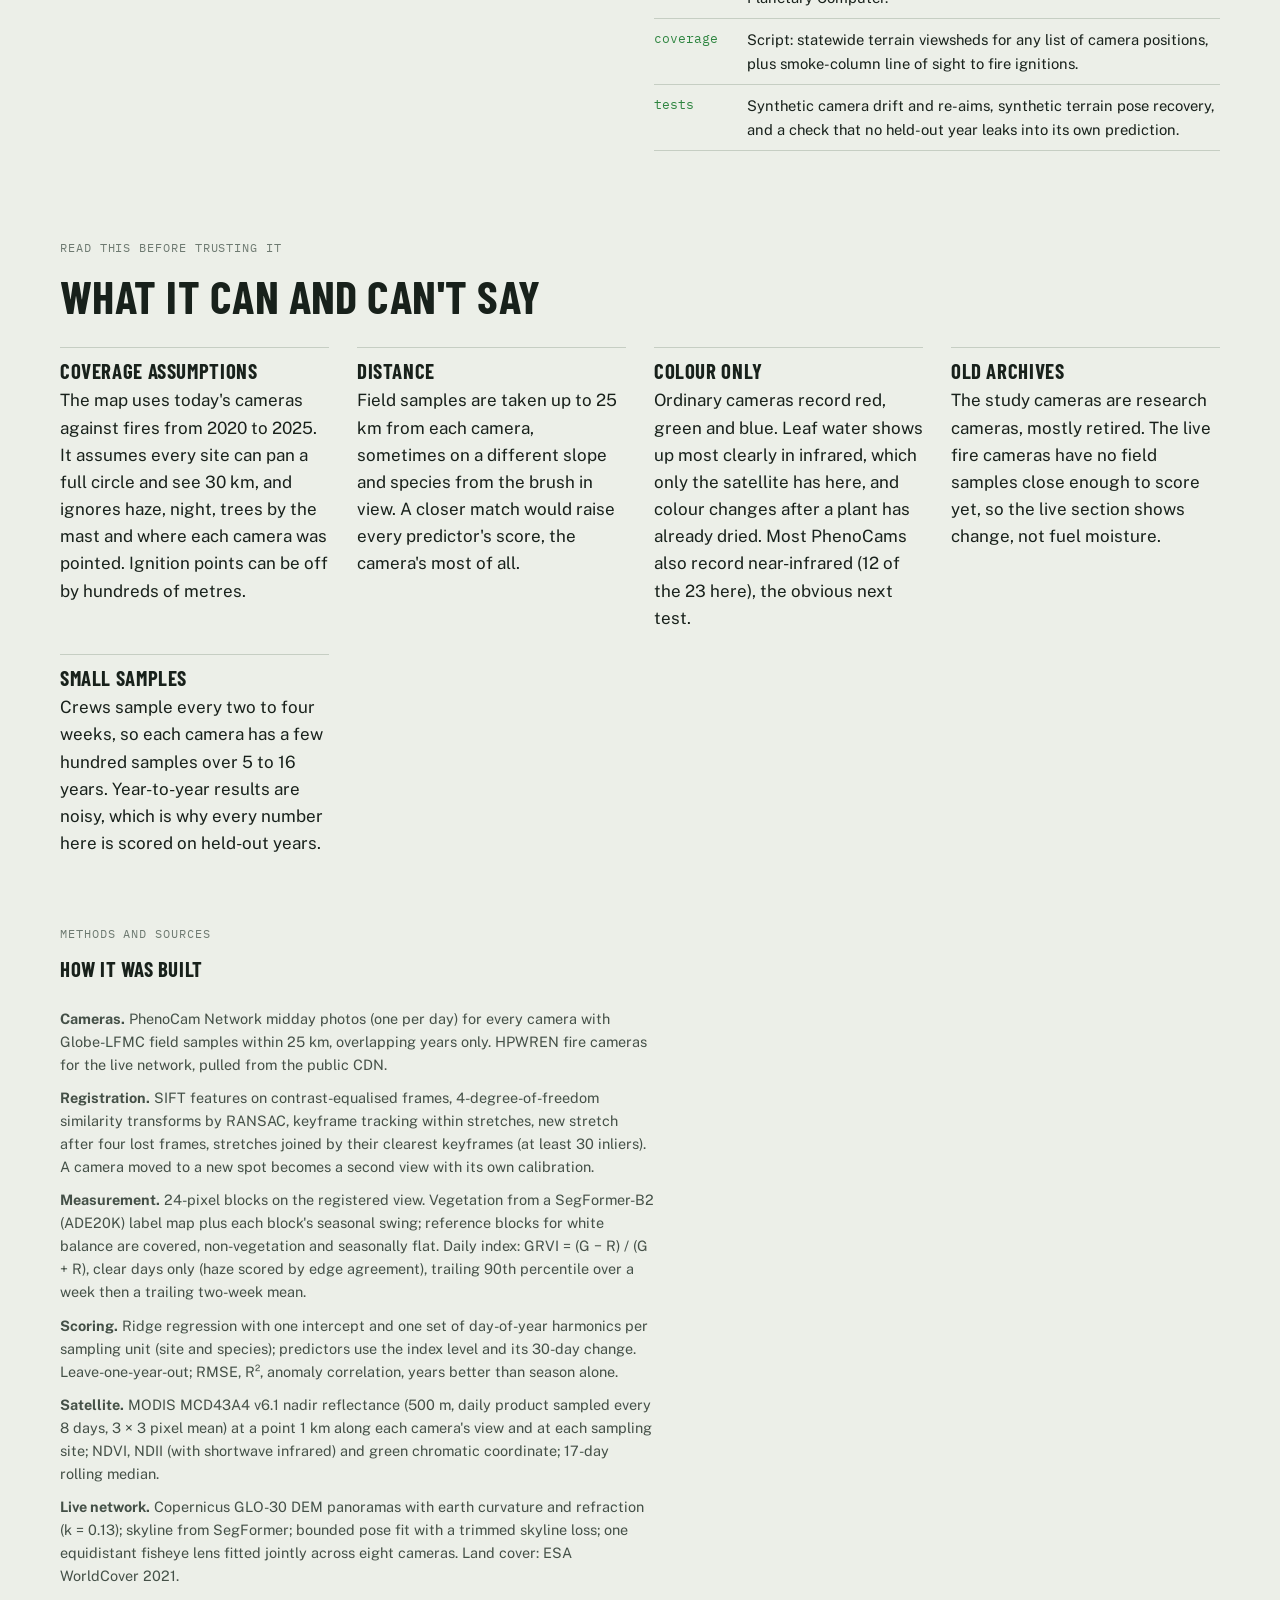
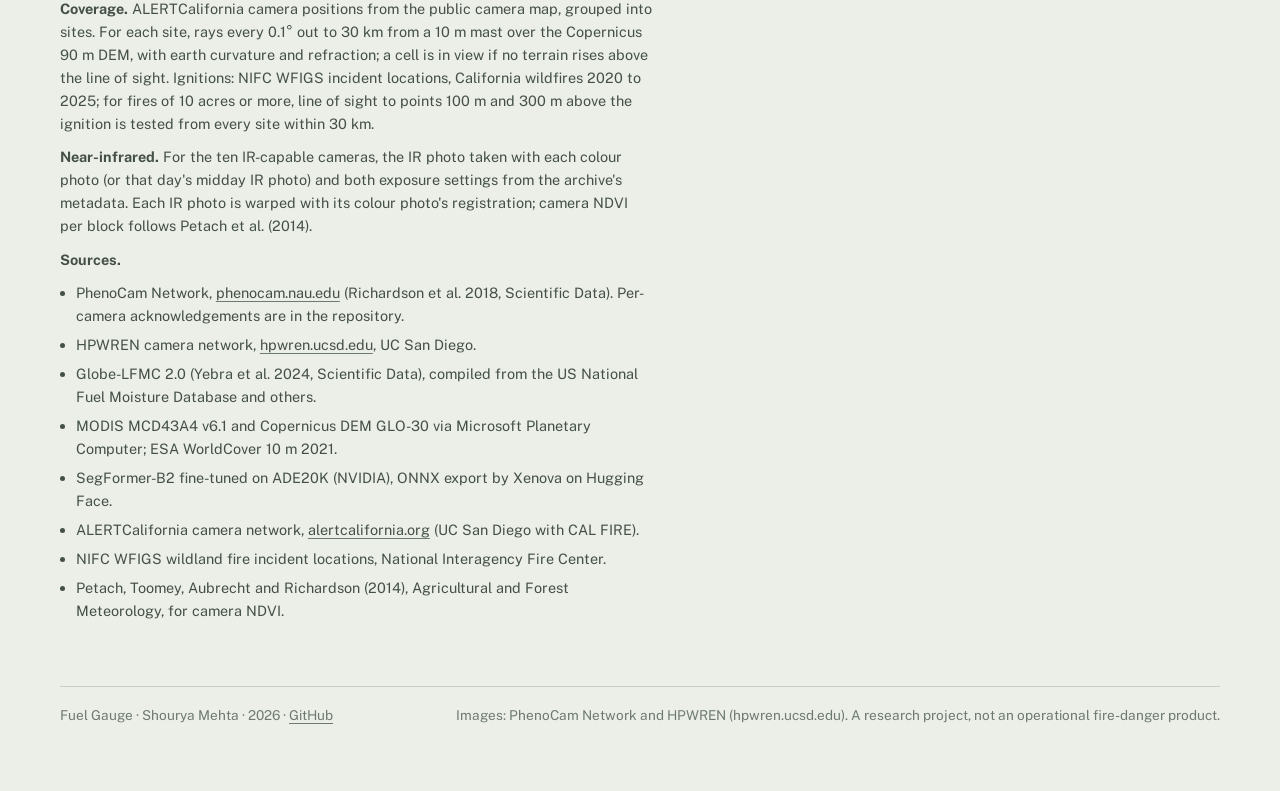
==== commit daa43516: "Statewide fire-camera coverage map and near-infrared camera test - scripts/coverage.py + coverage_re" ====
--- a/docs/index.html
+++ b/docs/index.html
@@ -4,7 +4,7 @@
 <meta charset="utf-8">
 <meta name="viewport" content="width=device-width, initial-scale=1">
 <title>Fuel Gauge</title>
-<meta name="description" content="Can the cameras that watch Western hillsides for wildfire smoke also tell how dry the brush is? A multi-site study across 23 cameras, plus a live network of fire cameras tied to the terrain.">
+<meta name="description" content="What can California's 1,309 fire cameras actually see, and can camera photos tell how dry the brush is? A statewide line-of-sight map, a 21-camera fuel moisture study, and a live network of fire cameras tied to the terrain.">
 <meta property="og:title" content="Fuel Gauge">
 <meta property="og:description" content="Fire-lookout and phenology cameras as live fuel moisture sensors: 15+ years of registered photos, field samples and satellites, and a live camera network that updates every day.">
 <meta property="og:image" content="assets/study/cucamongasouth.jpg">
@@ -198,6 +198,28 @@
 .lc-keys i { width: 10px; height: 10px; border-radius: 2px; display: inline-block; }
 @media (max-width: 860px) { .viewer-grid, .net { grid-template-columns: minmax(0, 1fr); } body { font-size: 16px; } }
 
+
+/* statewide coverage */
+:root { --cov2: #2E8540; --cov1: #96C68E; --cov0: #E4BA70; }
+@media (prefers-color-scheme: dark) { :root:not([data-theme="light"]) { --cov2: #46A058; --cov1: #3A6240; --cov0: #966A24; } }
+:root[data-theme="dark"] { --cov2: #46A058; --cov1: #3A6240; --cov0: #966A24; }
+.cov-grid { display: grid; grid-template-columns: minmax(0, 1.25fr) minmax(0, 1fr); gap: 28px; align-items: start; }
+@media (max-width: 920px) { .cov-grid { grid-template-columns: minmax(0, 1fr); } }
+.cov-map { position: relative; }
+.cov-map img { width: 100%; height: auto; display: block; }
+#cov-hit { position: absolute; inset: 0; width: 100%; height: 100%; }
+#cov-hit circle { fill: transparent; cursor: pointer; }
+#cov-hit circle:hover { stroke: var(--ink); stroke-width: 2; }
+.key-sq { width: 11px; height: 11px; border-radius: 2px; display: inline-block; }
+.cov-stats { display: grid; grid-template-columns: repeat(2, minmax(0, 1fr)); gap: 0; border-top: 1px solid var(--rule); }
+.cov-stats div { padding: 14px 12px 14px 0; border-bottom: 1px solid var(--rule); display: grid; gap: 4px; }
+.cov-stats div:nth-child(even) { padding-left: 14px; border-left: 1px solid var(--rule); }
+.cov-stats b { font-family: var(--display); font-weight: 600; font-size: 2.3rem; line-height: 1; }
+.cov-stats span { font-size: 0.86rem; color: var(--ink-2); line-height: 1.35; }
+.cov-list { margin: 0; padding-left: 1.2em; display: grid; gap: 6px; font-size: 0.92rem; }
+.cov-list small { color: var(--ink-3); font-family: var(--mono); font-size: 0.74rem; }
+.cov-cards > div { border-top-width: 1px; }
+
 /* toolkit */
 .tk { display: grid; grid-template-columns: minmax(0, 1fr) minmax(0, 1fr); gap: 28px; align-items: start; }
 @media (max-width: 920px) { .tk { grid-template-columns: minmax(0, 1fr); } }
@@ -220,19 +242,68 @@
 <div class="topbar wide">
   <span class="mark">Fuel <span>Gauge</span></span>
   <nav aria-label="Sections">
-    <a href="#study">Study</a><a href="#explore">Cameras</a><a href="#hard">Method</a><a href="#live">Live</a><a href="#toolkit">Code</a>
+    <a href="#coverage">Coverage</a><a href="#study">Study</a><a href="#explore">Cameras</a><a href="#hard">Method</a><a href="#live">Live</a><a href="#toolkit">Code</a>
   </nav>
 </div>
 
 <header class="mast wide">
   <p class="label"><span>Wildfire cameras</span><span>Live fuel moisture</span><span id="mast-span">2003–2026</span></p>
   <h1>Fuel <span>Gauge</span></h1>
-  <p class="dek">Thousands of cameras watch Western hillsides for wildfire smoke. This project tests whether the same photos can tell how dry the brush is, which is the number that sets how fast a fire runs.</p>
+  <p class="dek">Thousands of cameras watch Western hillsides for wildfire smoke. This project ties them to the ground to measure what they can actually see, and tests whether the same photos can tell how dry the brush is.</p>
   <p class="answer" id="answer"></p>
   <p class="byline">Shourya Mehta · <a href="https://github.com/shourya0mehta/fuel-gauge">code and data on GitHub</a> · built only on public archives</p>
   <div class="figures" id="figures"></div>
   <div class="findings" id="findings"></div>
 </header>
+
+<section id="coverage" class="wide">
+  <div class="sec-head">
+    <p class="label"><span>Statewide</span><span id="cov-span">–</span></p>
+    <h2>What California's fire cameras can see</h2>
+    <p class="sub-dek" id="cov-dek"></p>
+  </div>
+  <div class="cov-grid">
+    <div class="cov-mapwrap">
+      <div class="cov-map" id="cov-map">
+        <picture>
+          <source srcset="assets/coverage/ca_dark.png" media="(prefers-color-scheme: dark)">
+          <img id="cov-img" src="assets/coverage/ca_light.png" alt="Map of California shaded by how many fire cameras have line of sight to each patch of wildland, with large fires since 2020 marked">
+        </picture>
+        <svg id="cov-hit" aria-hidden="true"></svg>
+        <div class="tip" id="cov-tip" hidden></div>
+      </div>
+      <div class="legend" style="padding-top:10px">
+        <span><i class="key-sq" style="background:var(--cov2)"></i>Wildland seen by 2+ cameras</span>
+        <span><i class="key-sq" style="background:var(--cov1)"></i>Seen by 1</span>
+        <span><i class="key-sq" style="background:var(--cov0)"></i>Seen by none</span>
+        <span><i class="key-dot" style="background:var(--ink)"></i>Camera site</span>
+        <span><i class="key-dot" style="background:var(--crit)"></i>1,000+ acre fire no camera could see</span>
+        <span><i class="key-ring" style="color:var(--ink-2)"></i>One a camera could see</span>
+      </div>
+    </div>
+    <div class="gauges">
+      <div class="cov-stats" id="cov-stats"></div>
+      <div>
+        <p class="label" style="margin-bottom:6px">Where the big fires started, 2020–2025</p>
+        <table class="mini" id="cov-ign"><thead><tr><th>Fire size</th><th>Fires</th><th>Ground in view</th><th>300 m smoke in view</th><th>Two cameras</th></tr></thead><tbody></tbody></table>
+      </div>
+    </div>
+  </div>
+  <div class="cards cov-cards">
+    <div>
+      <span class="label">Biggest fires no camera could see</span>
+      <ol class="cov-list" id="cov-unseen"></ol>
+    </div>
+    <div>
+      <span class="label">Largest blind spots</span>
+      <ol class="cov-list" id="cov-blind"></ol>
+    </div>
+    <div>
+      <span class="label">How it was measured</span>
+      <p class="note" id="cov-method" style="color:var(--ink-2);font-size:0.92rem"></p>
+    </div>
+  </div>
+</section>
 
 <section id="hillside" class="wide">
   <div class="sec-head">
@@ -320,6 +391,13 @@
   </div>
   <p class="note" id="pooled-note"></p>
   <p class="callout" id="timing-note" hidden></p>
+  <div id="nir-block" class="prose" style="gap:14px">
+    <h3>Adding near-infrared</h3>
+    <p class="col" id="nir-text"></p>
+    <div class="tbl-wrap">
+      <table id="nir-table"><thead><tr><th>Predictors, on the samples where the camera had an infrared photo</th><th>Cameras where it beats<br>season alone</th><th>Error<br>(RMSE, points)</th><th>Change in<br>error</th><th>Anomaly r</th></tr></thead><tbody></tbody></table>
+    </div>
+  </div>
 </section>
 
 <section id="explore" class="wide">
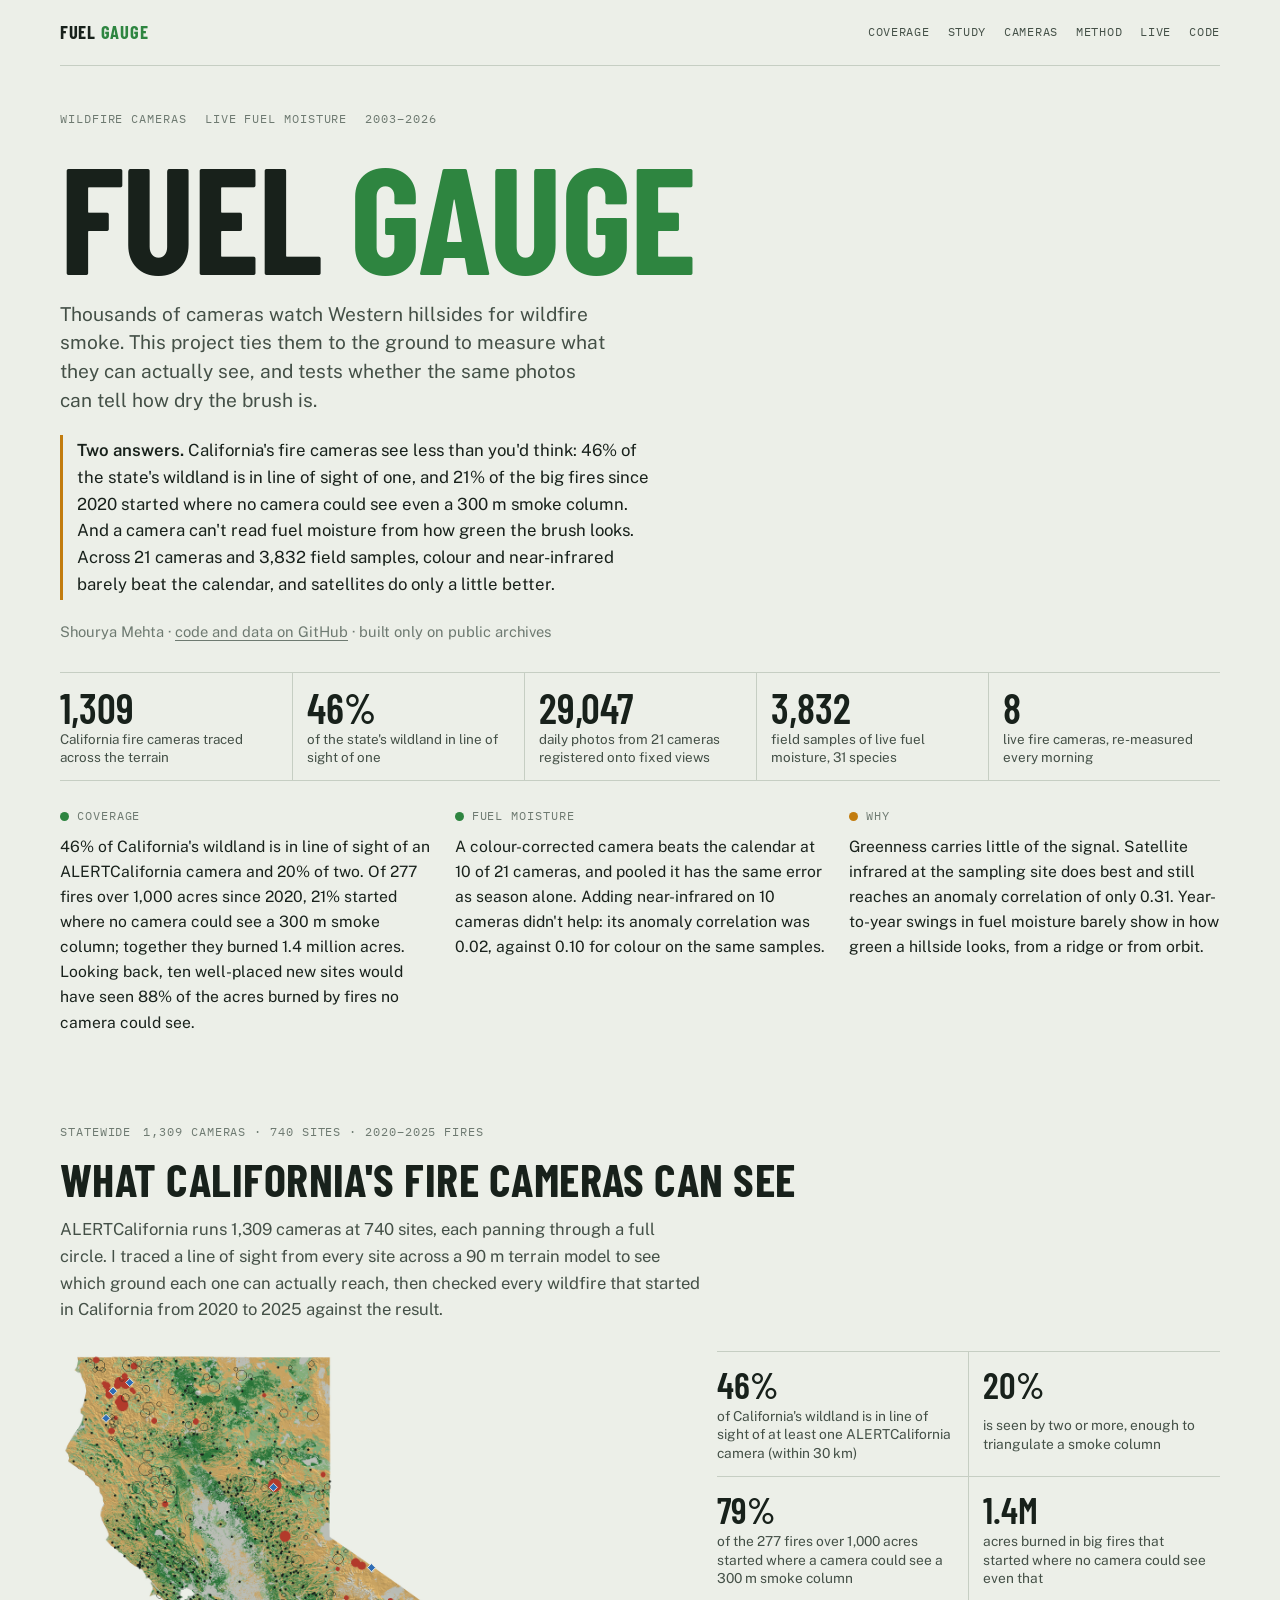
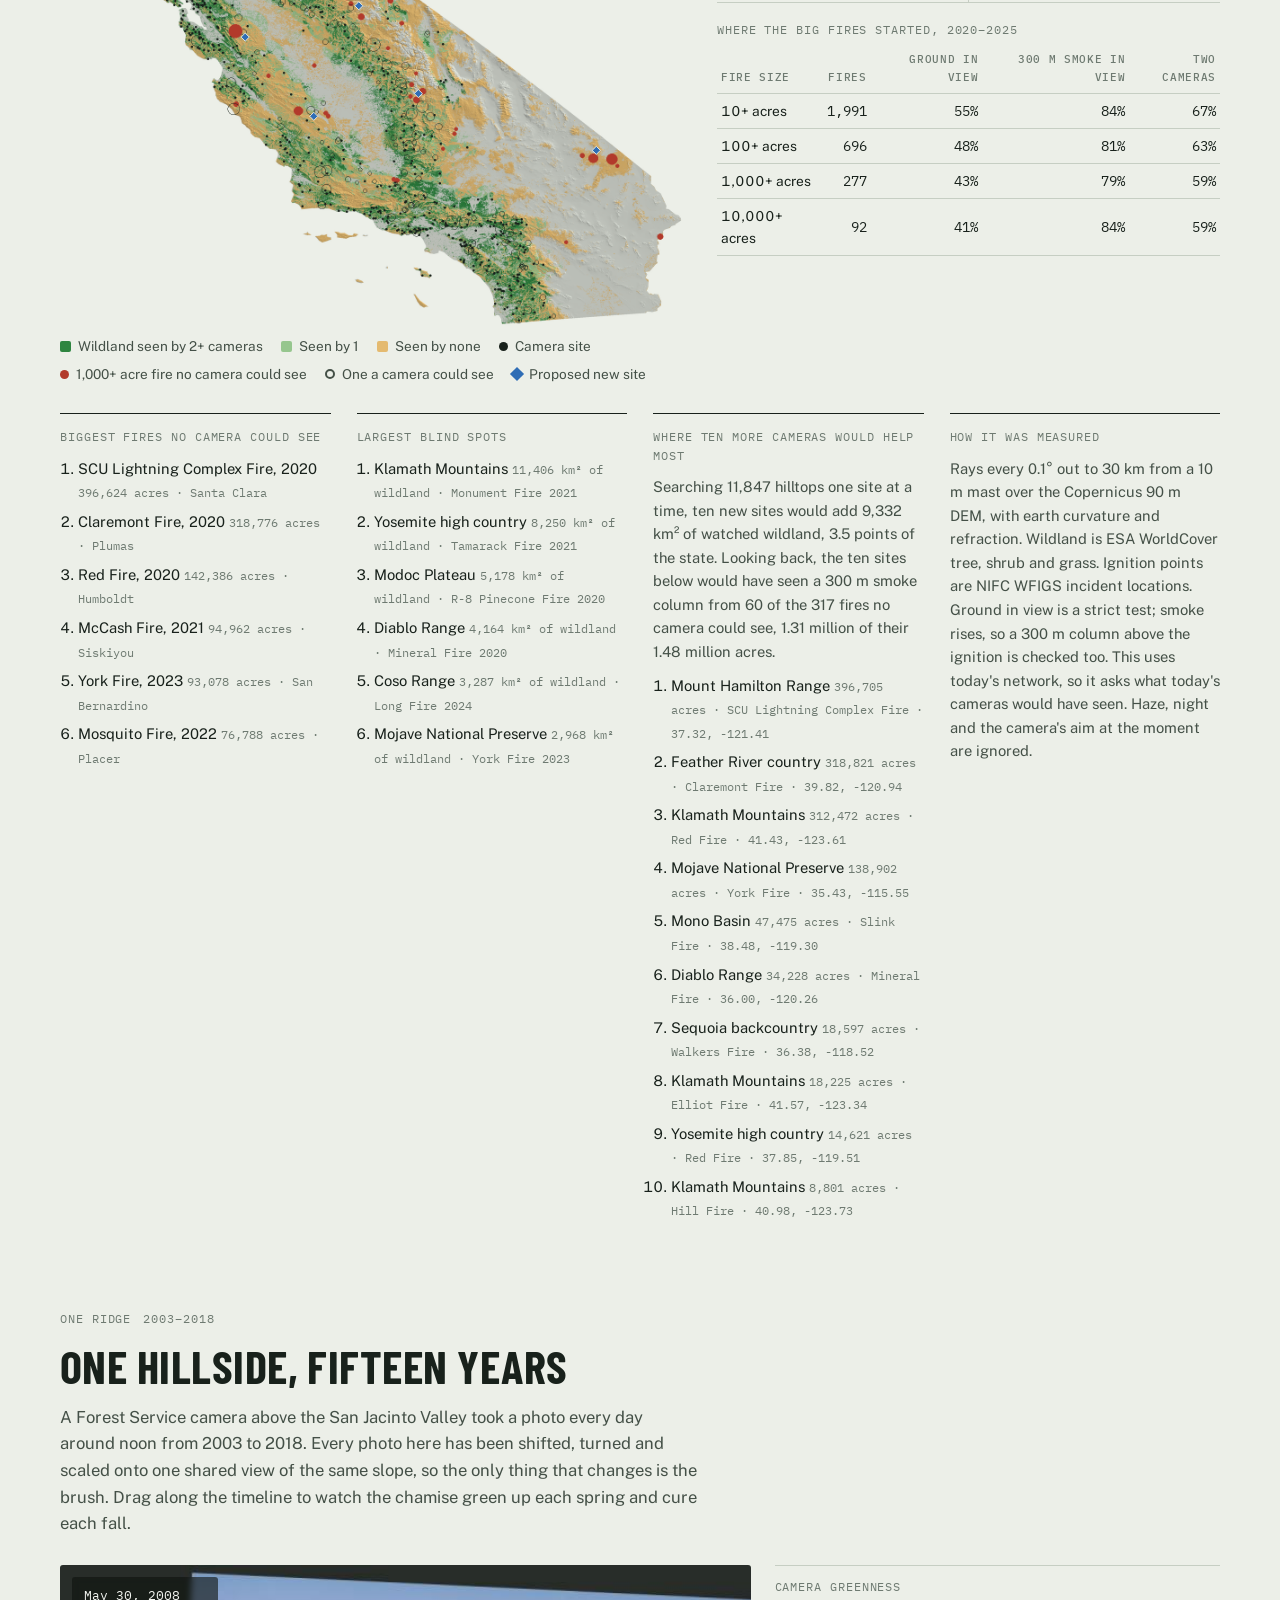
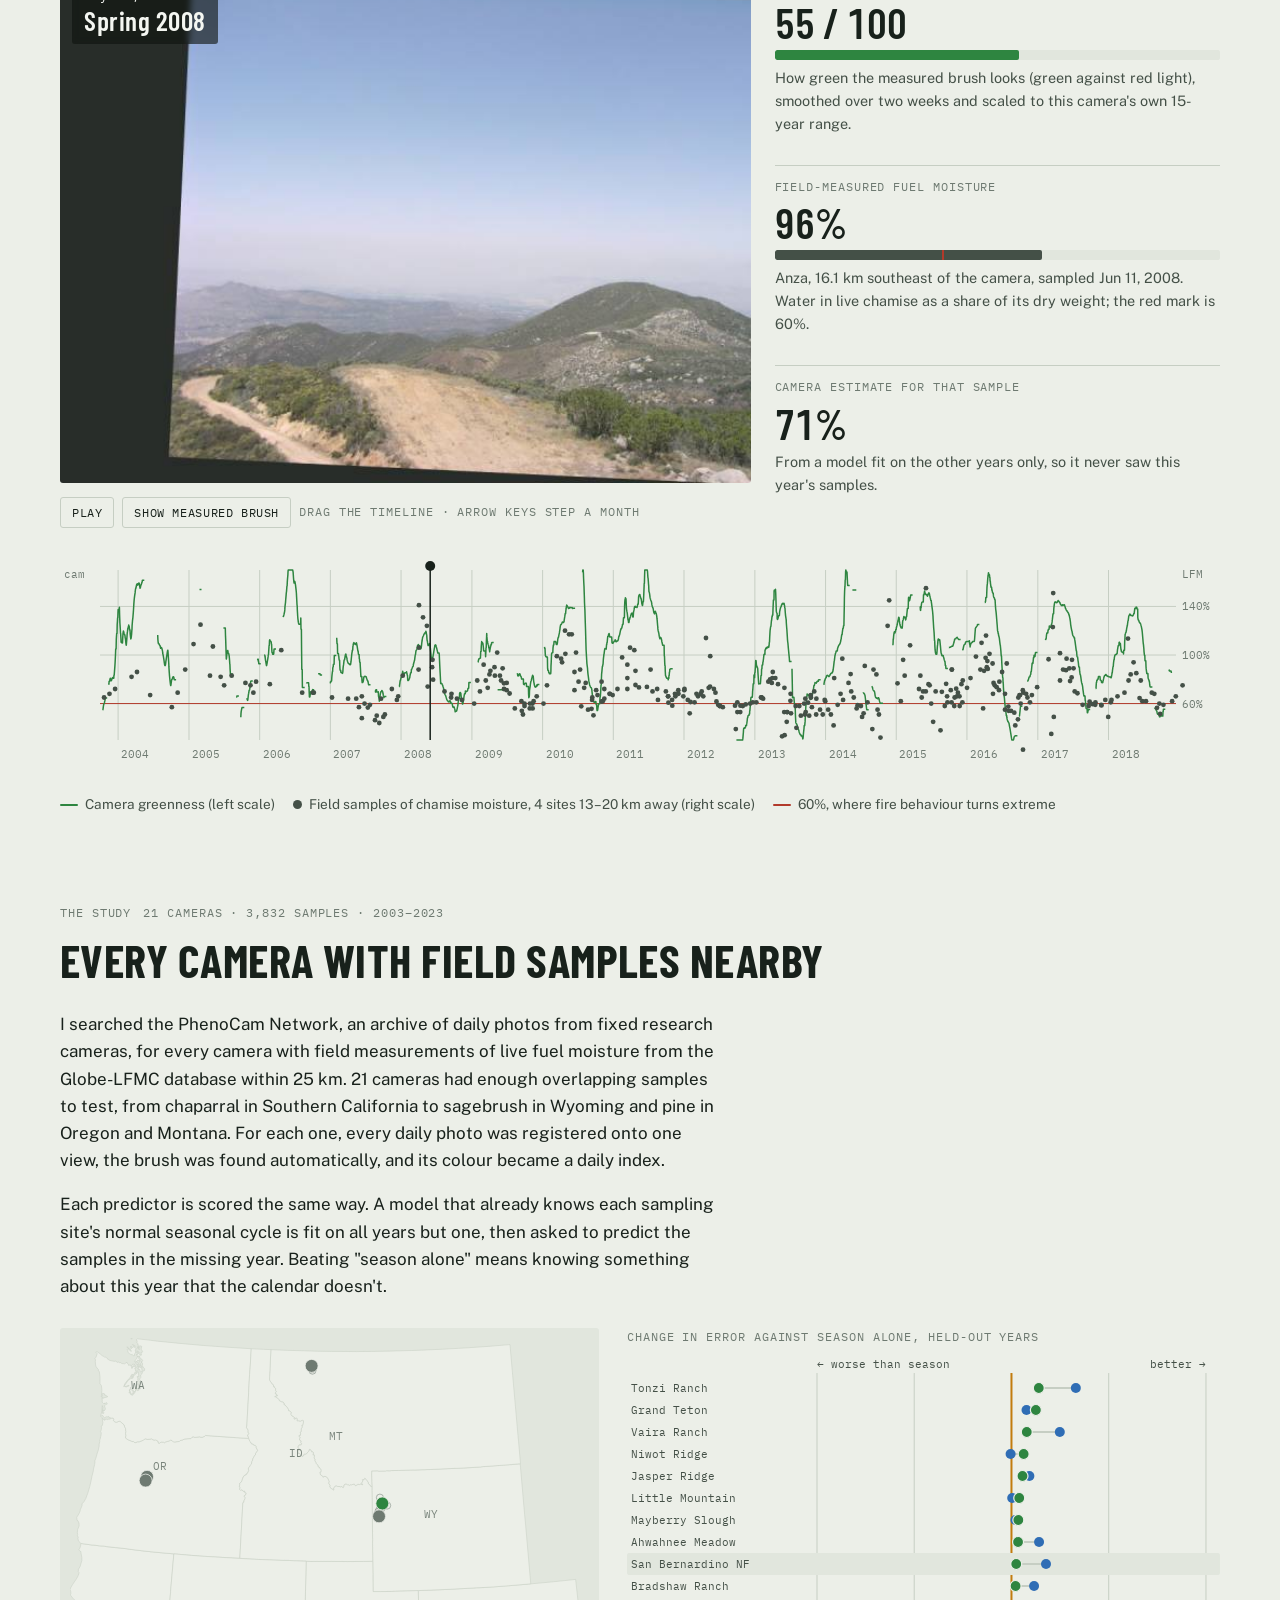
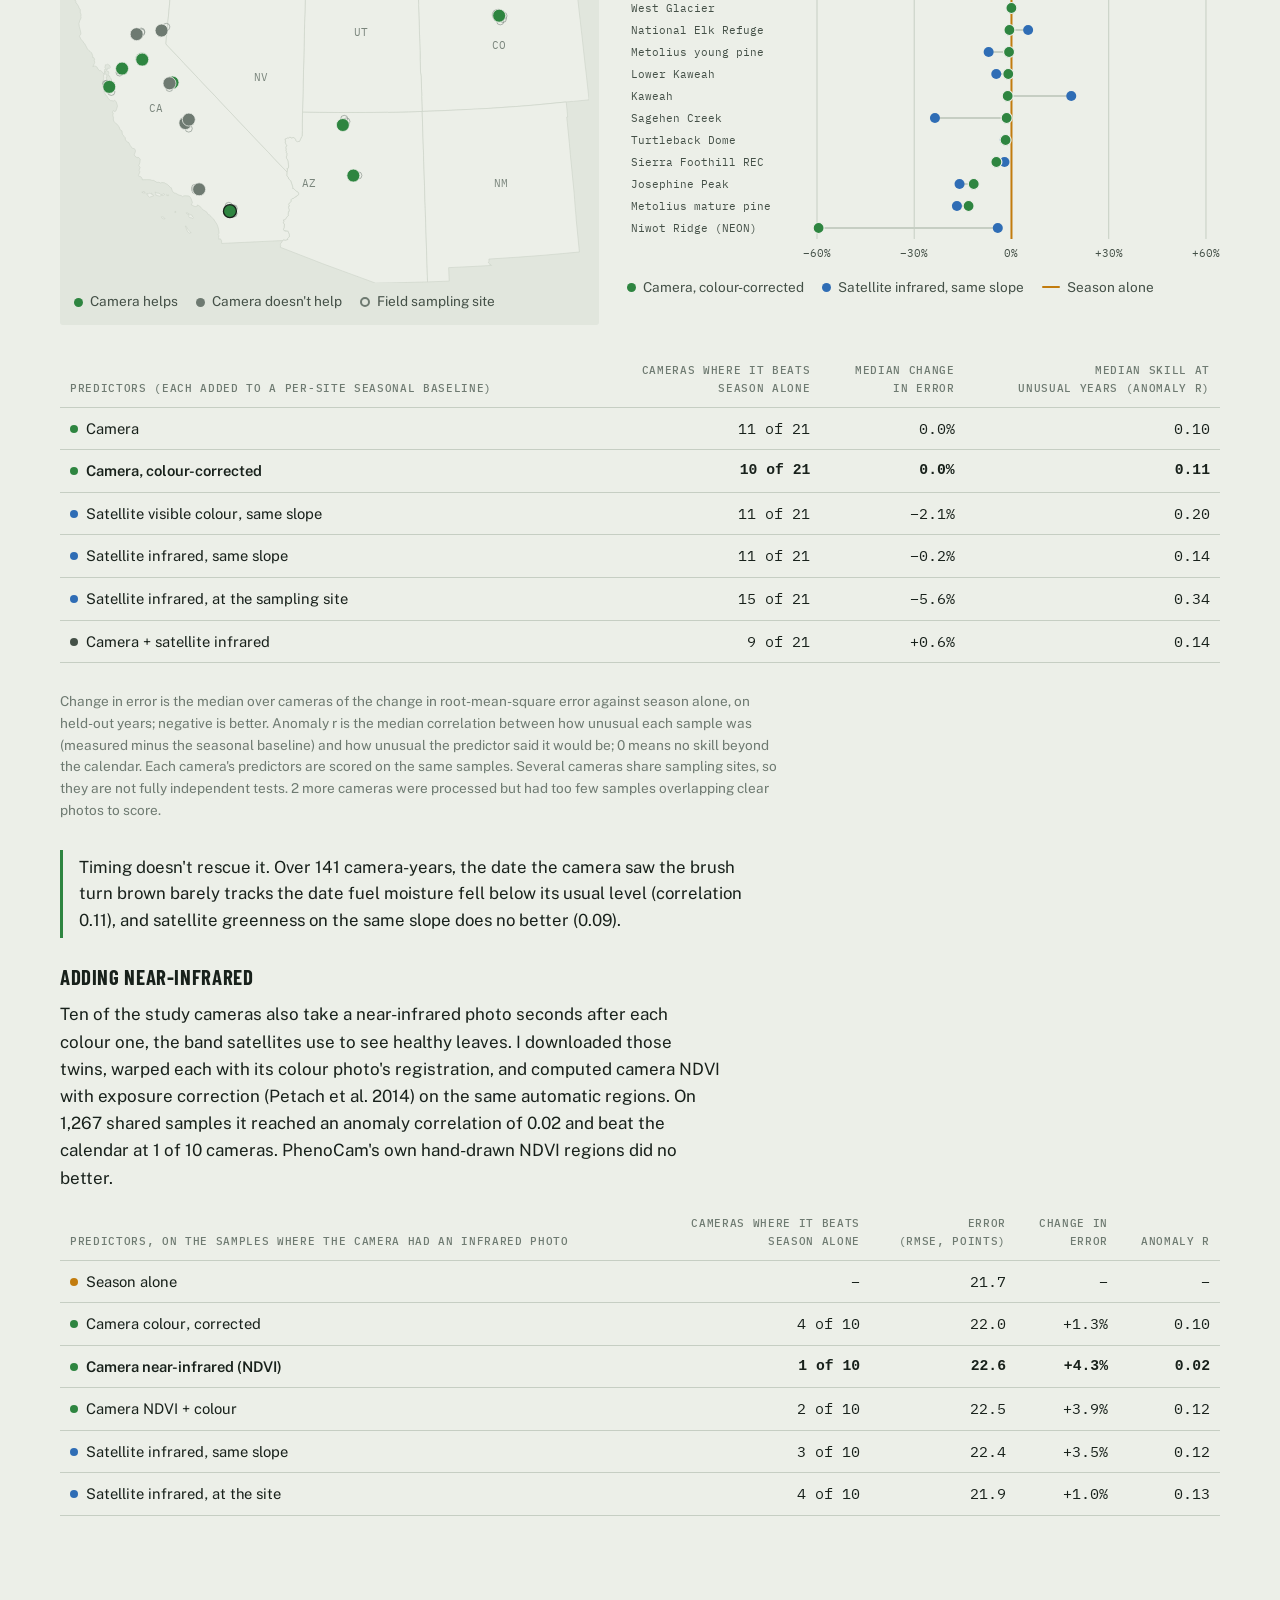
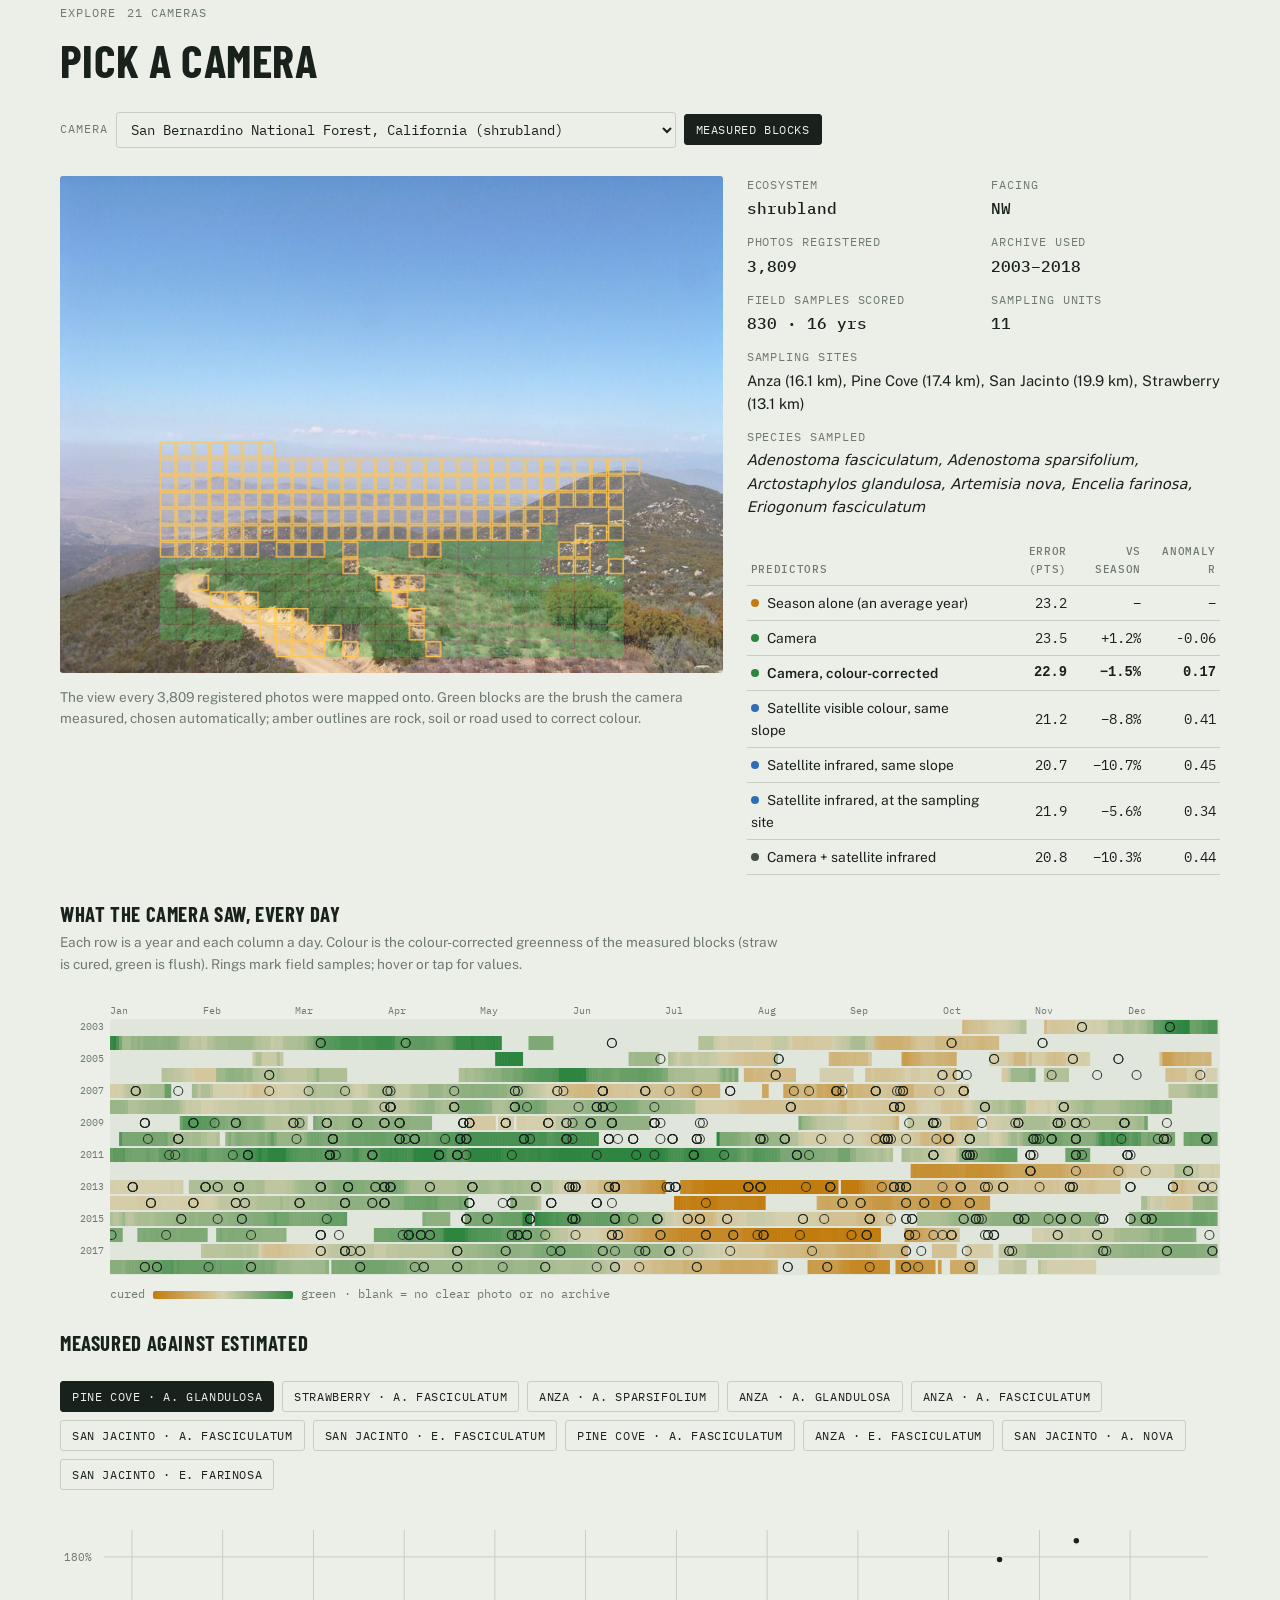
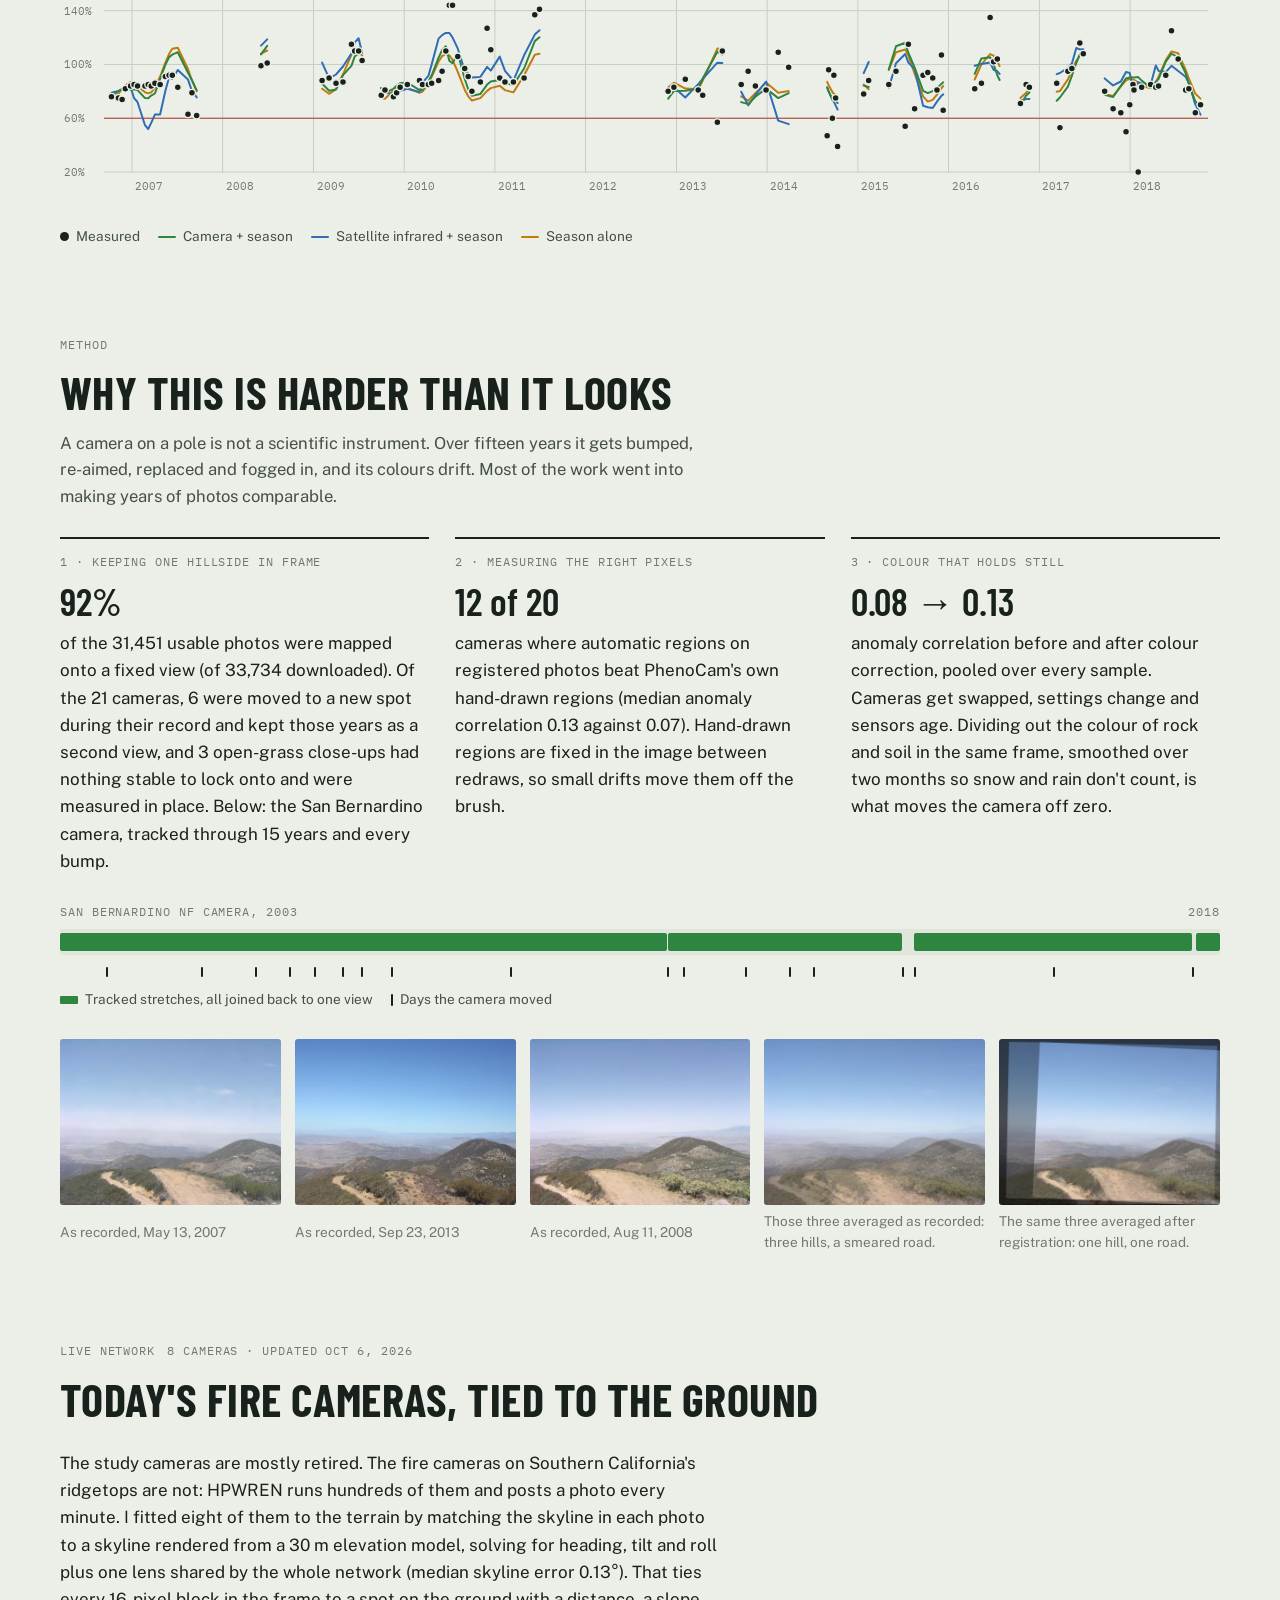
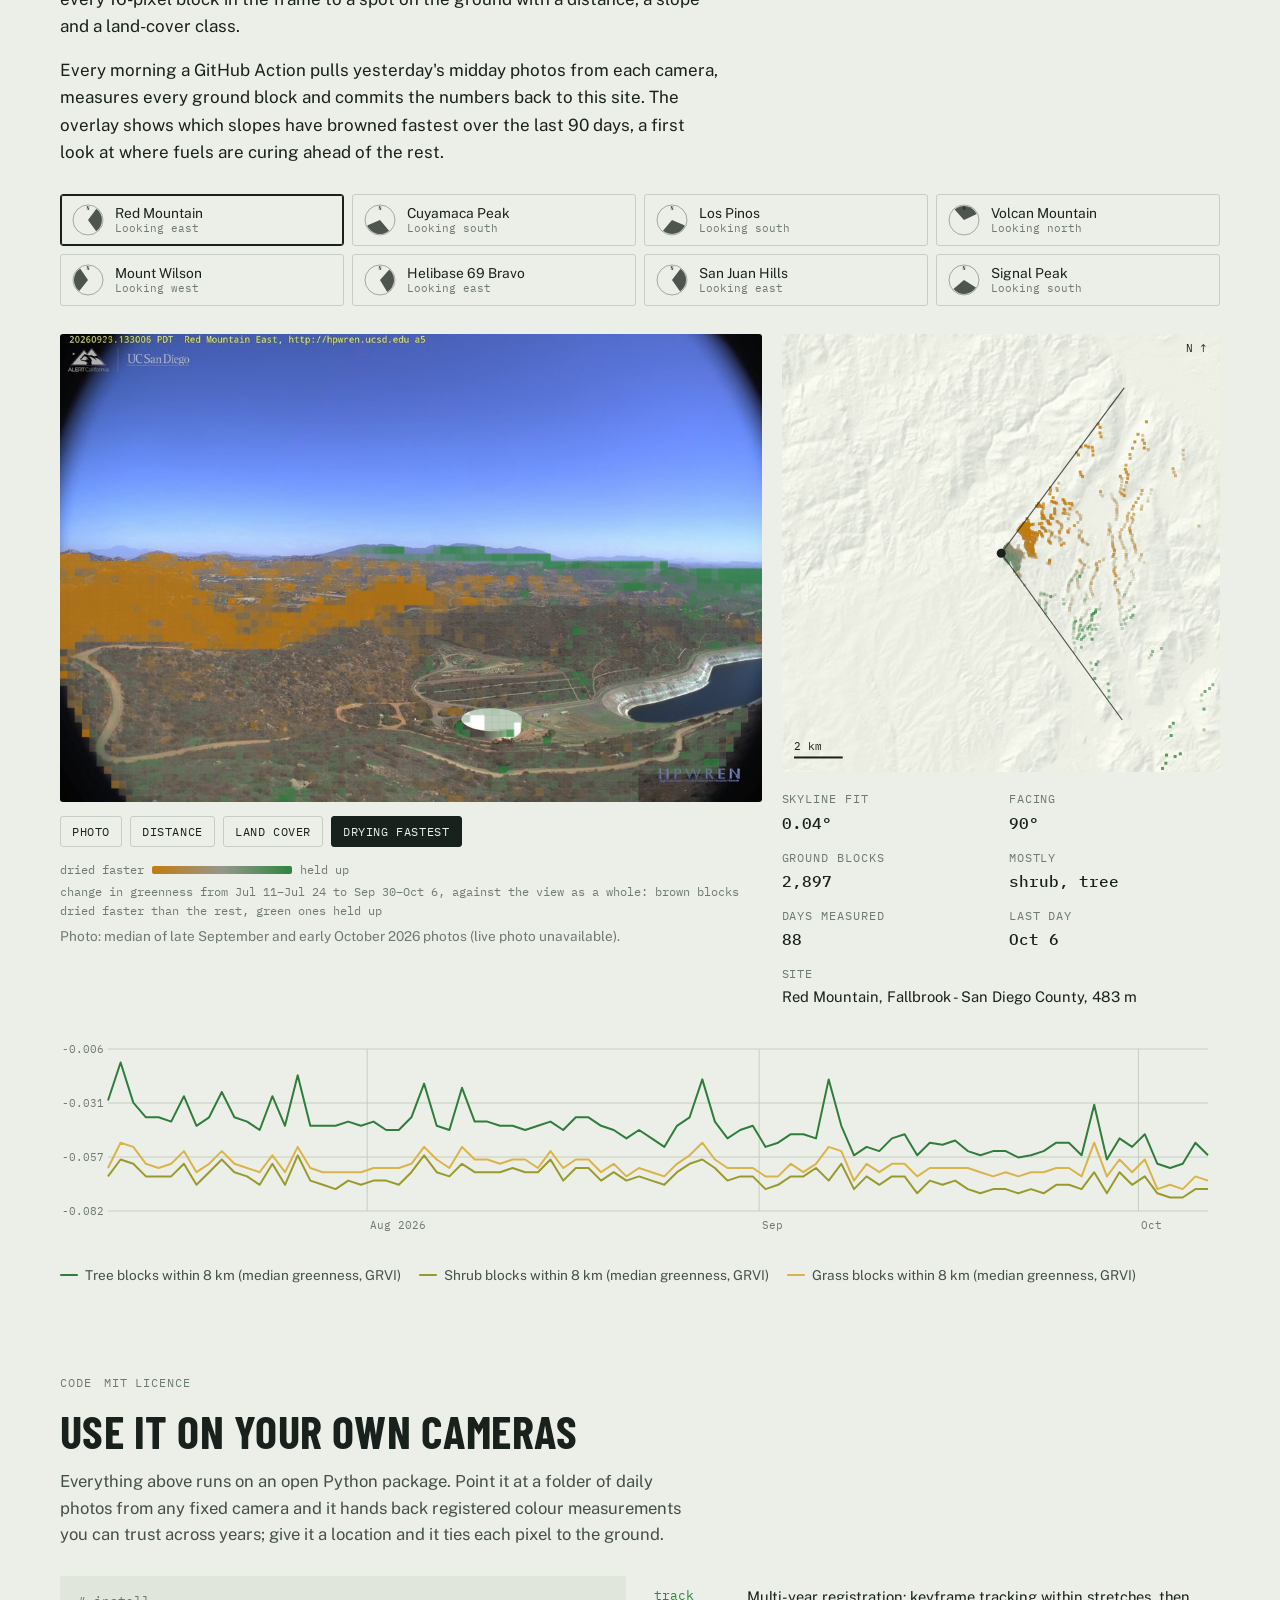
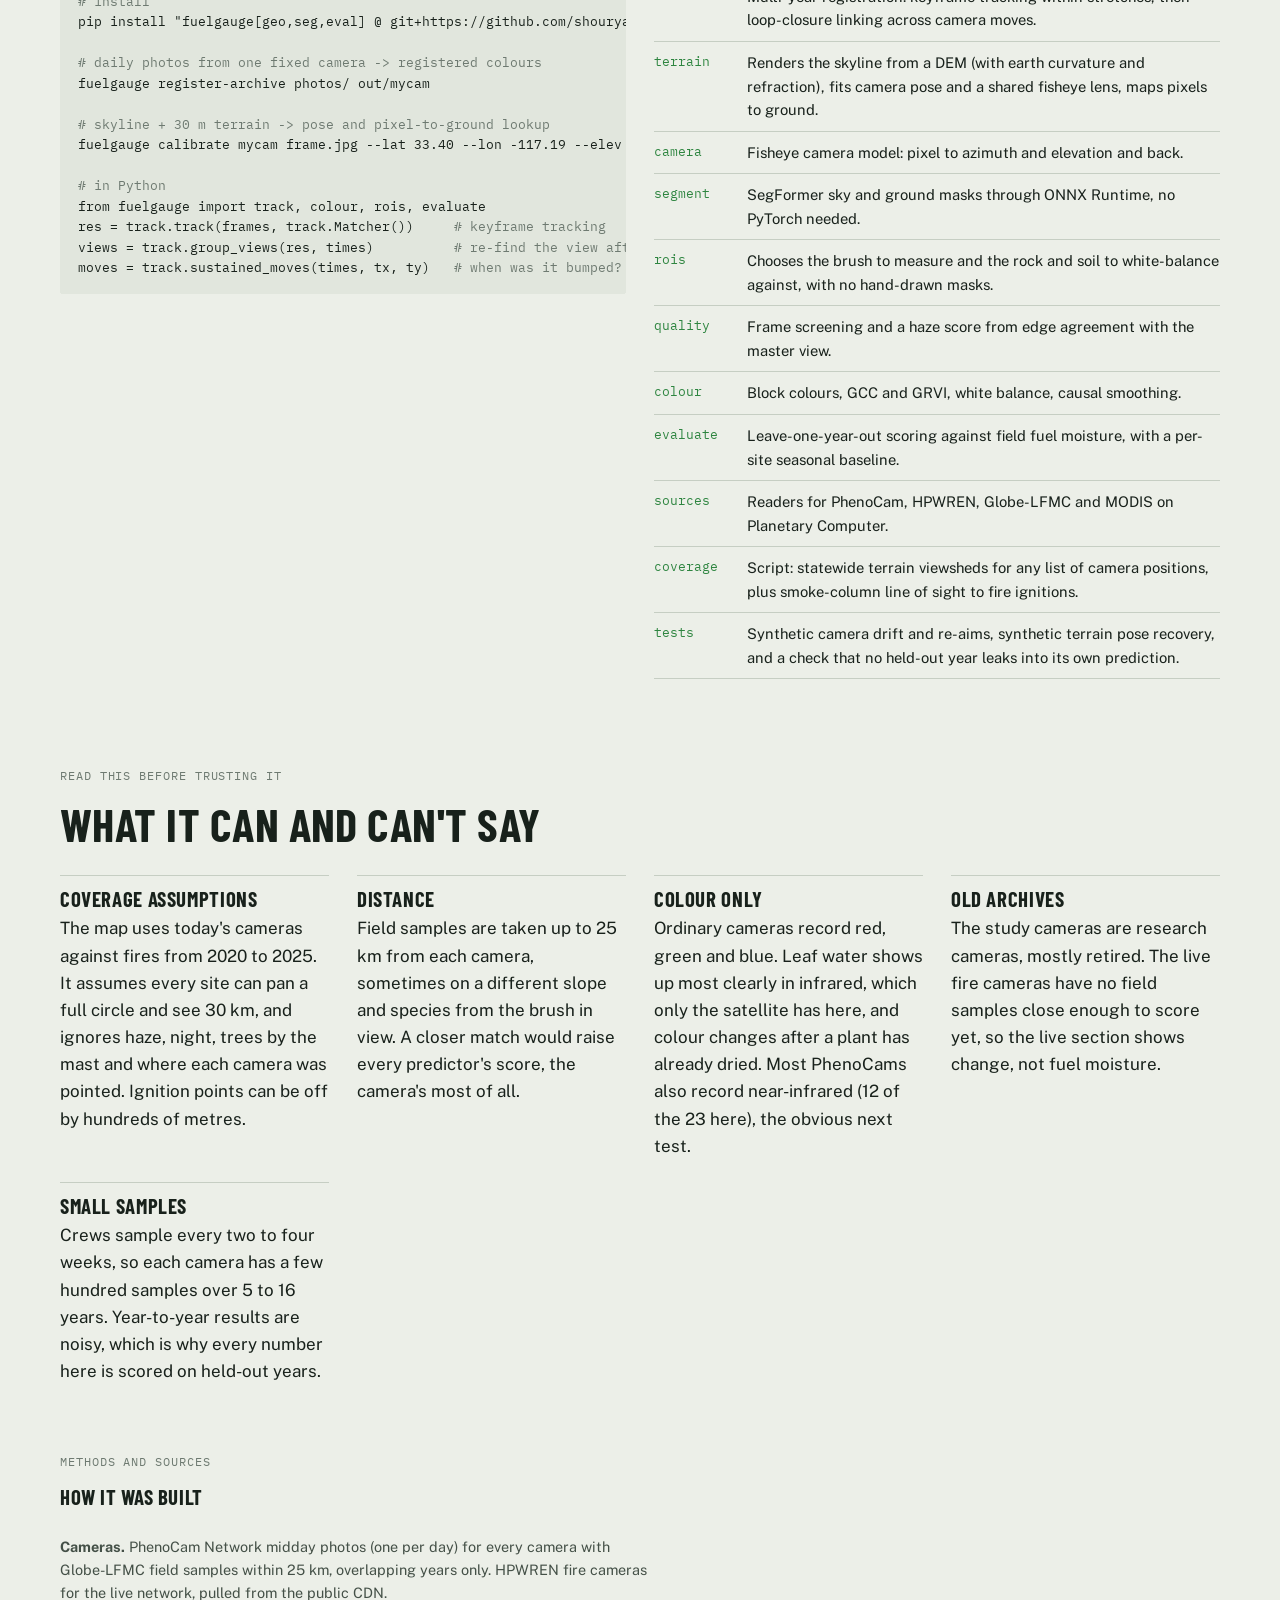
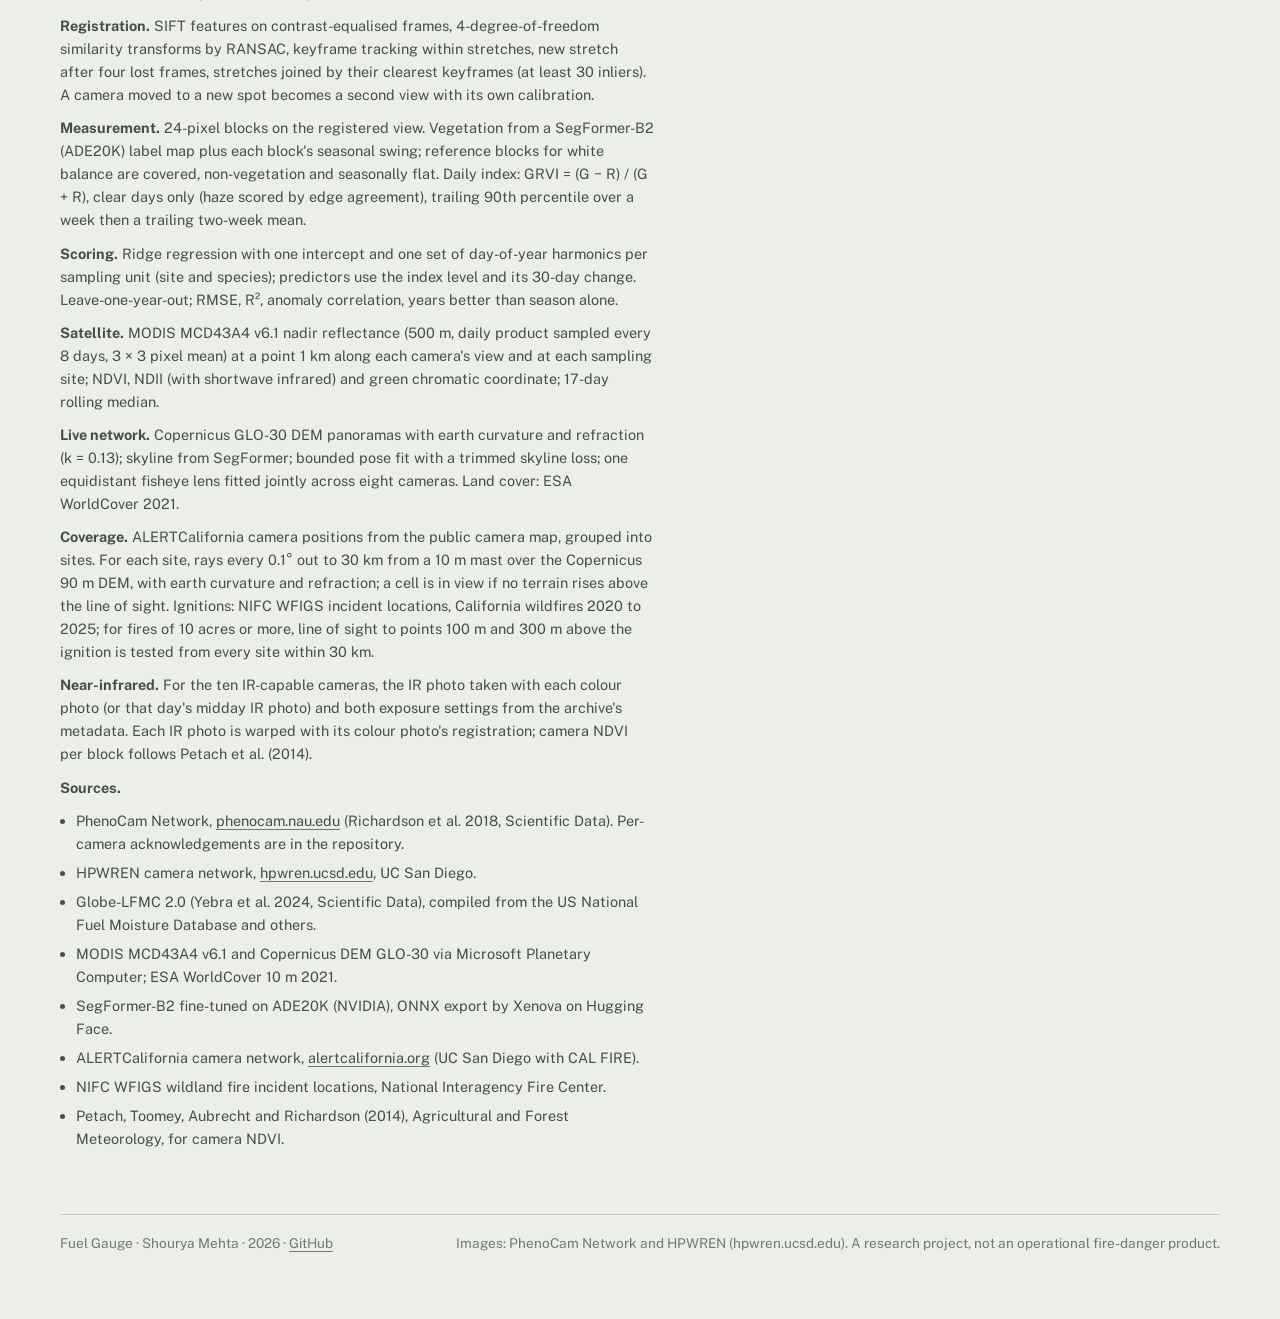
==== commit 4b0575bf: "Camera siting search: where ten new fire cameras would help most - scripts/siting.py: greedy picks o" ====
--- a/docs/index.html
+++ b/docs/index.html
@@ -211,6 +211,9 @@
 #cov-hit circle { fill: transparent; cursor: pointer; }
 #cov-hit circle:hover { stroke: var(--ink); stroke-width: 2; }
 .key-sq { width: 11px; height: 11px; border-radius: 2px; display: inline-block; }
+.key-diamond { width: 10px; height: 10px; display: inline-block; background: var(--sat); transform: rotate(45deg); }
+#cov-hit .pick { fill: var(--sat); stroke: var(--paper); stroke-width: 2; }
+.cov-cards { grid-template-columns: repeat(auto-fit, minmax(min(100%, 250px), 1fr)); }
 .cov-stats { display: grid; grid-template-columns: repeat(2, minmax(0, 1fr)); gap: 0; border-top: 1px solid var(--rule); }
 .cov-stats div { padding: 14px 12px 14px 0; border-bottom: 1px solid var(--rule); display: grid; gap: 4px; }
 .cov-stats div:nth-child(even) { padding-left: 14px; border-left: 1px solid var(--rule); }
@@ -279,6 +282,7 @@
         <span><i class="key-dot" style="background:var(--ink)"></i>Camera site</span>
         <span><i class="key-dot" style="background:var(--crit)"></i>1,000+ acre fire no camera could see</span>
         <span><i class="key-ring" style="color:var(--ink-2)"></i>One a camera could see</span>
+        <span id="cov-key-site" hidden><i class="key-diamond"></i>Proposed new site</span>
       </div>
     </div>
     <div class="gauges">
@@ -297,6 +301,11 @@
     <div>
       <span class="label">Largest blind spots</span>
       <ol class="cov-list" id="cov-blind"></ol>
+    </div>
+    <div id="cov-siting-card" hidden>
+      <span class="label">Where ten more cameras would help most</span>
+      <p class="note" id="cov-siting-text" style="color:var(--ink-2);font-size:0.92rem"></p>
+      <ol class="cov-list" id="cov-siting"></ol>
     </div>
     <div>
       <span class="label">How it was measured</span>
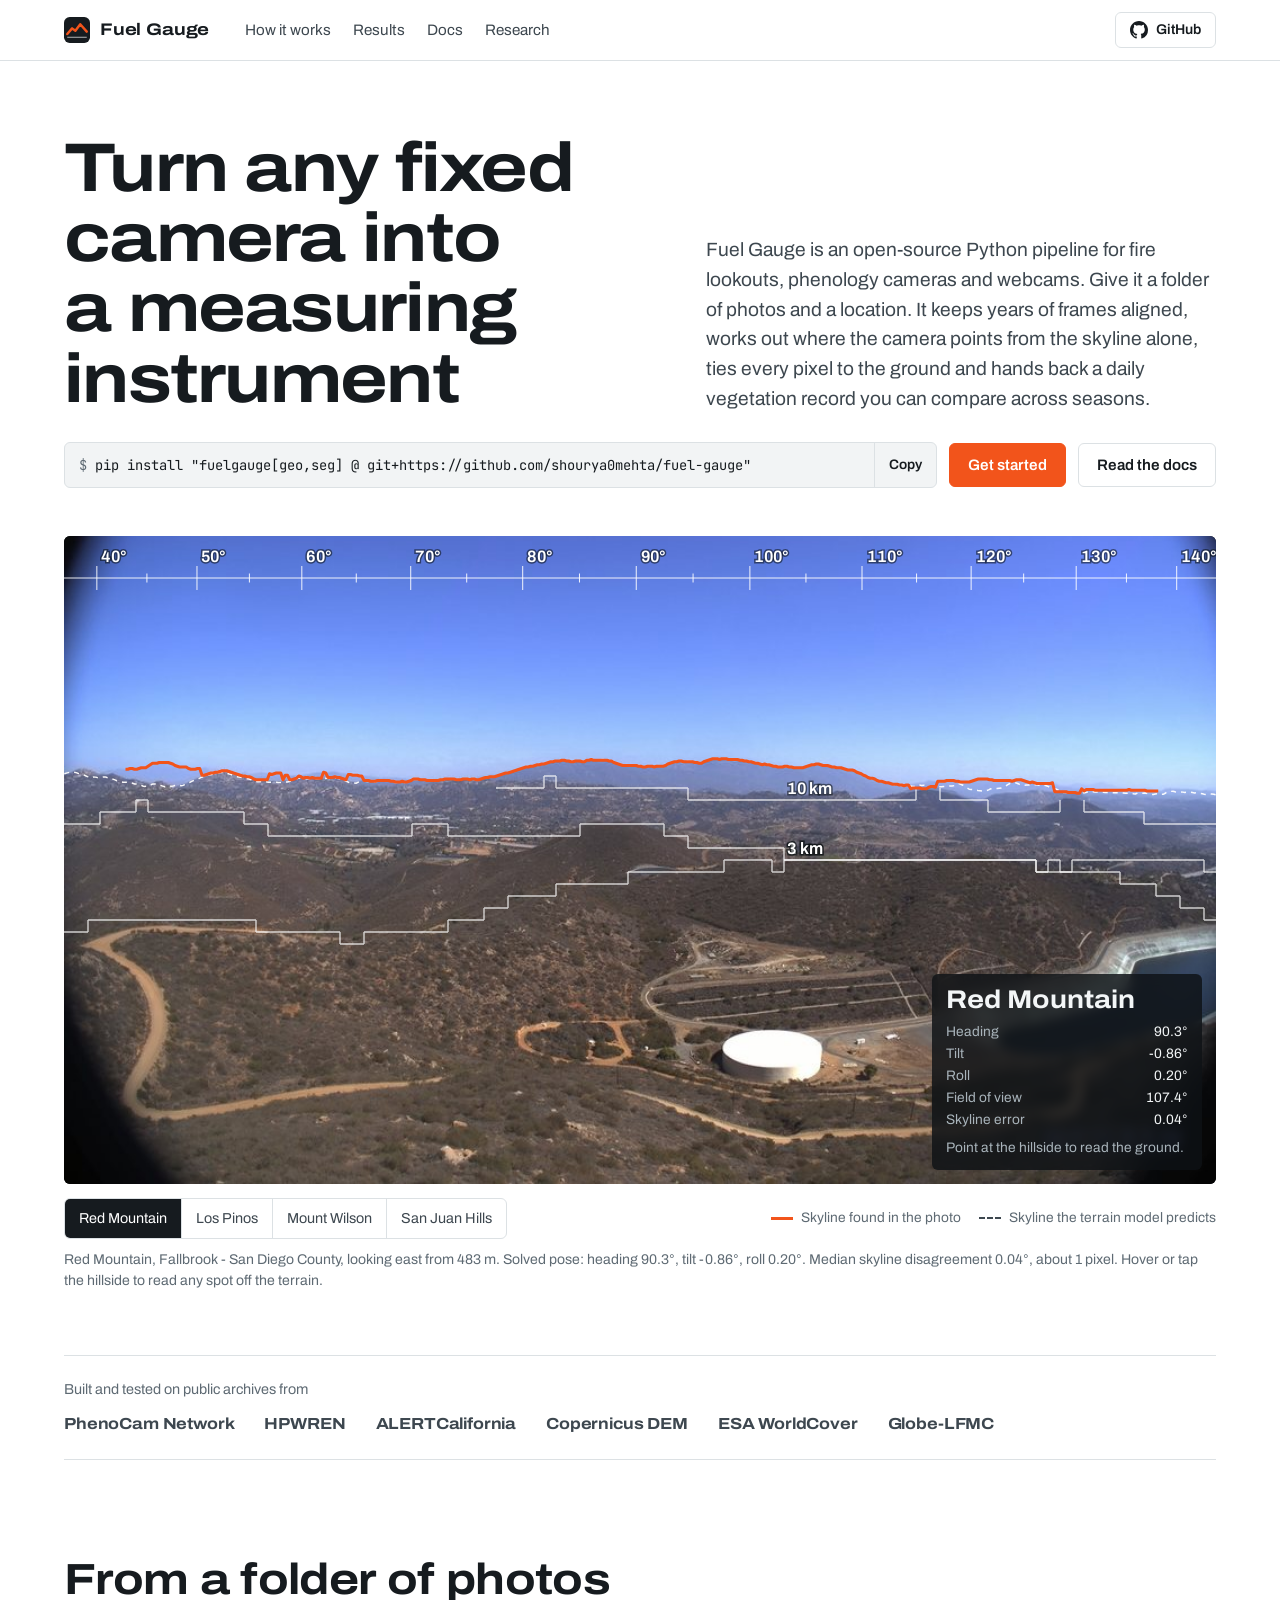
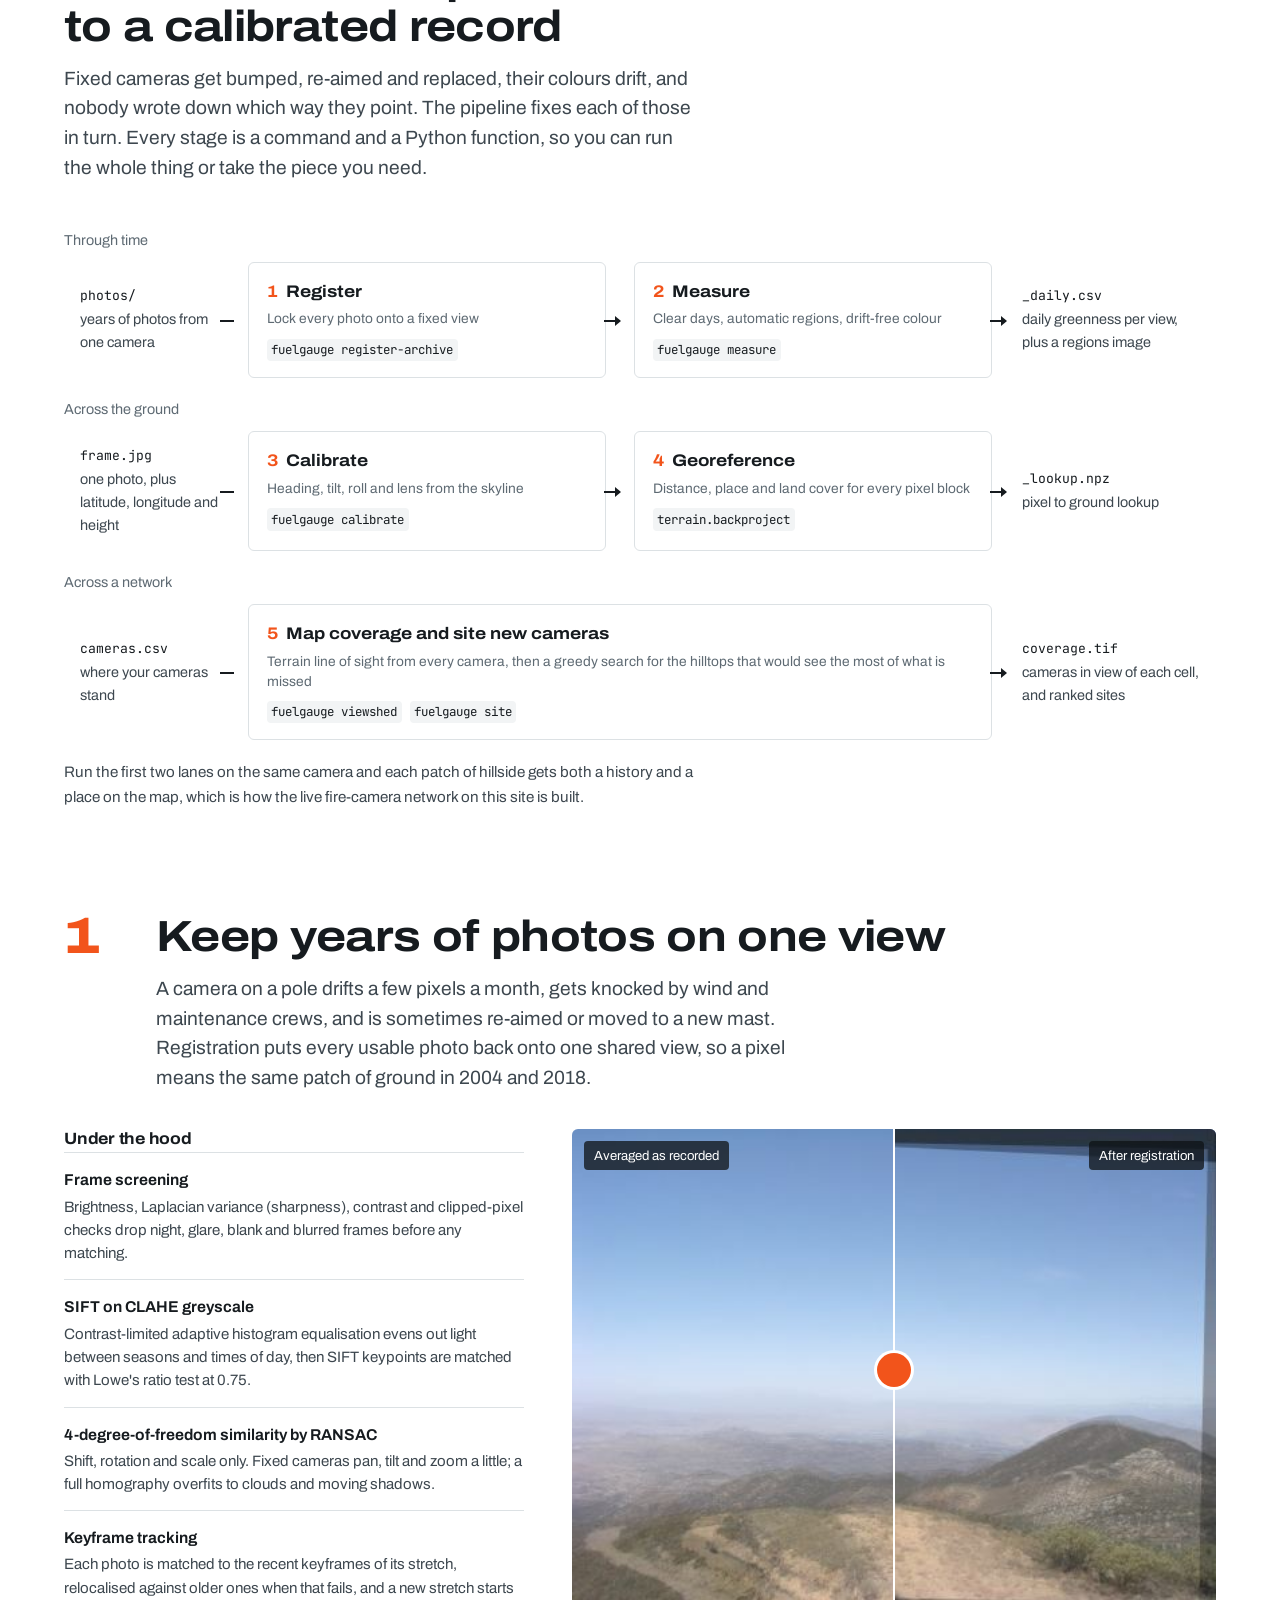
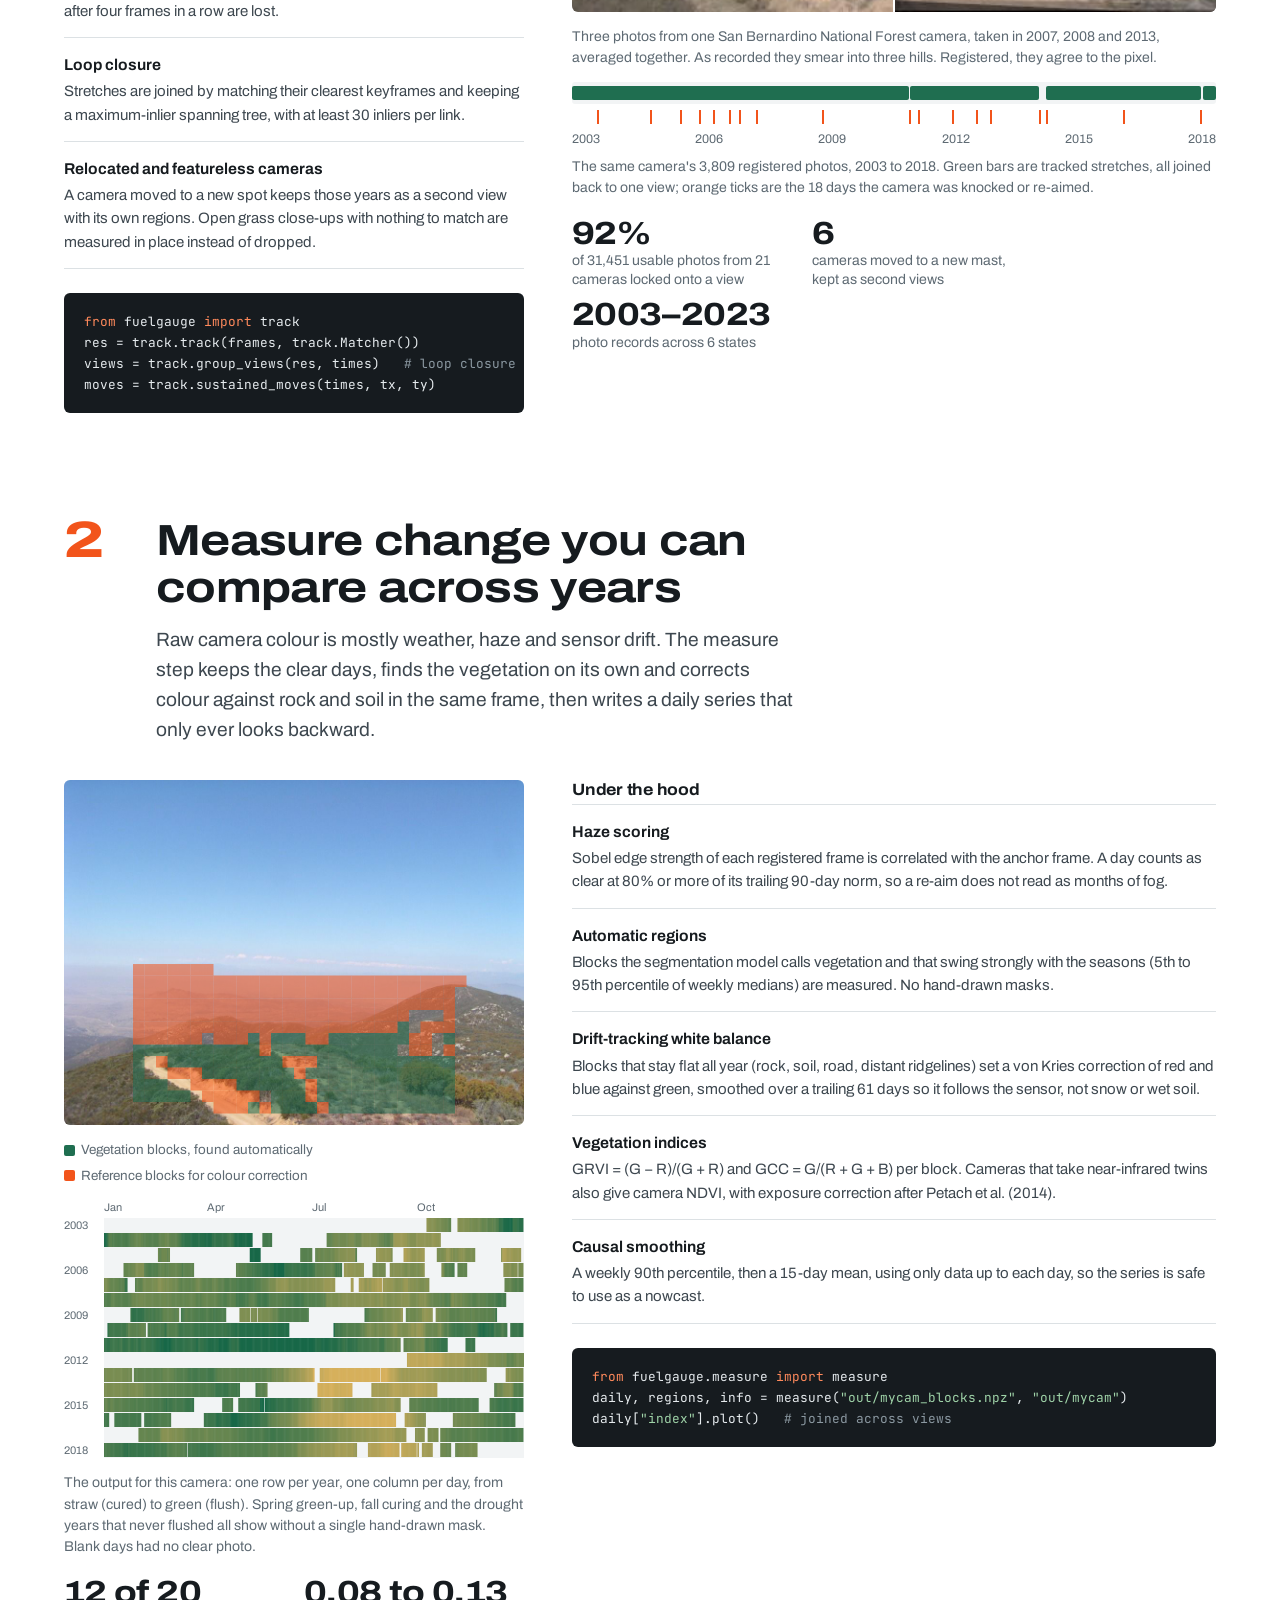
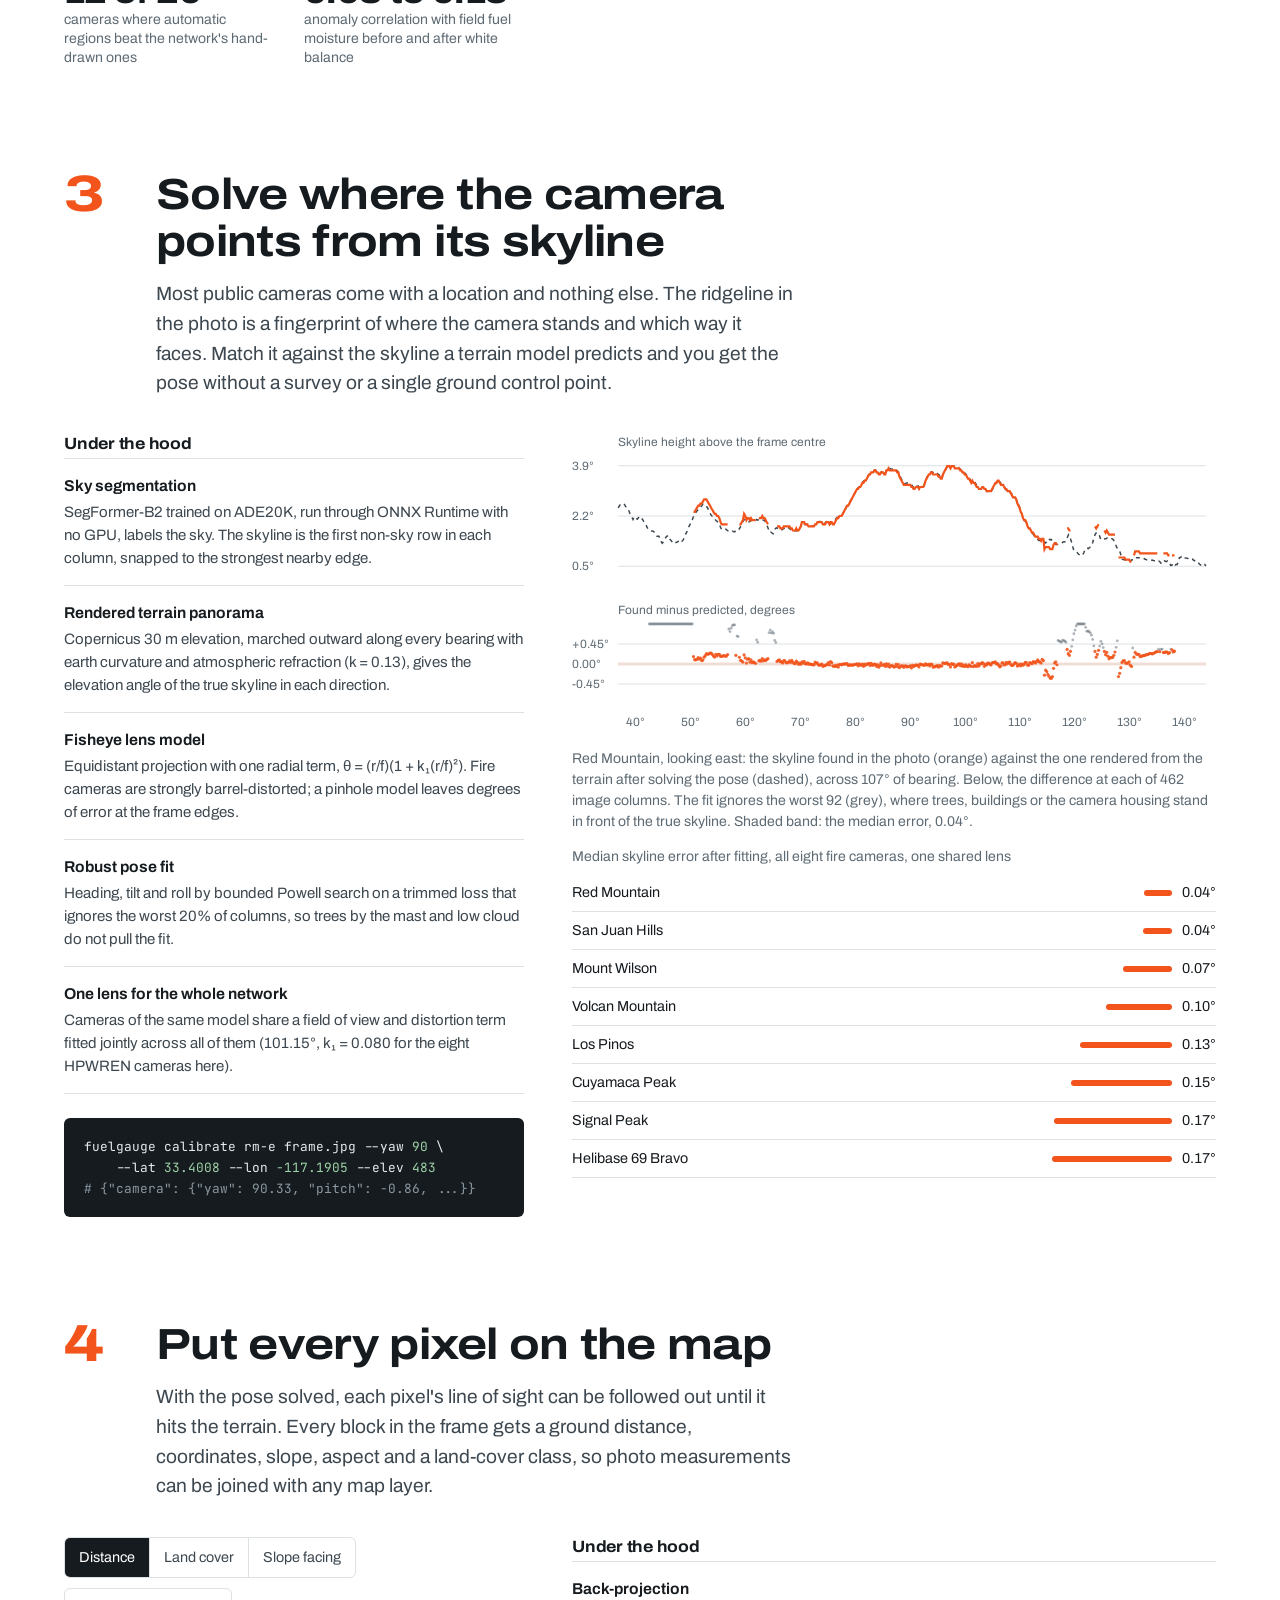
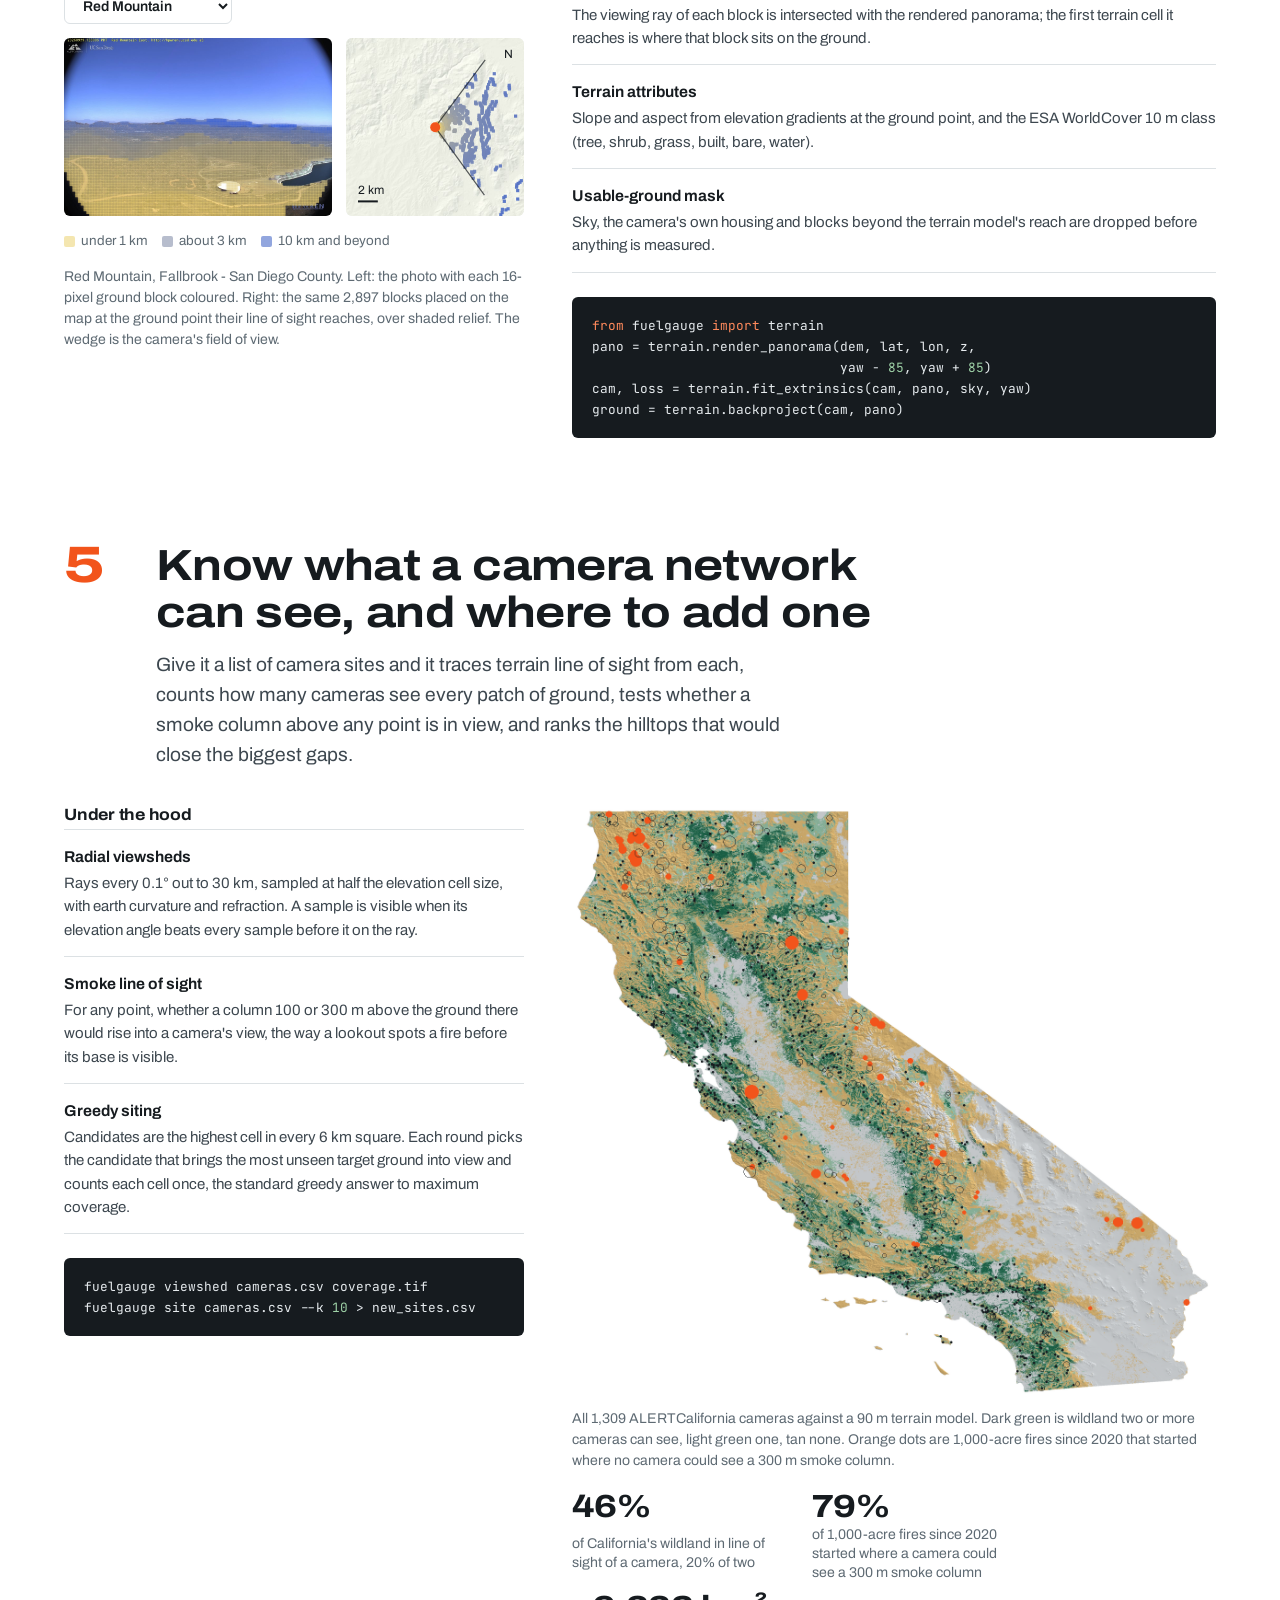
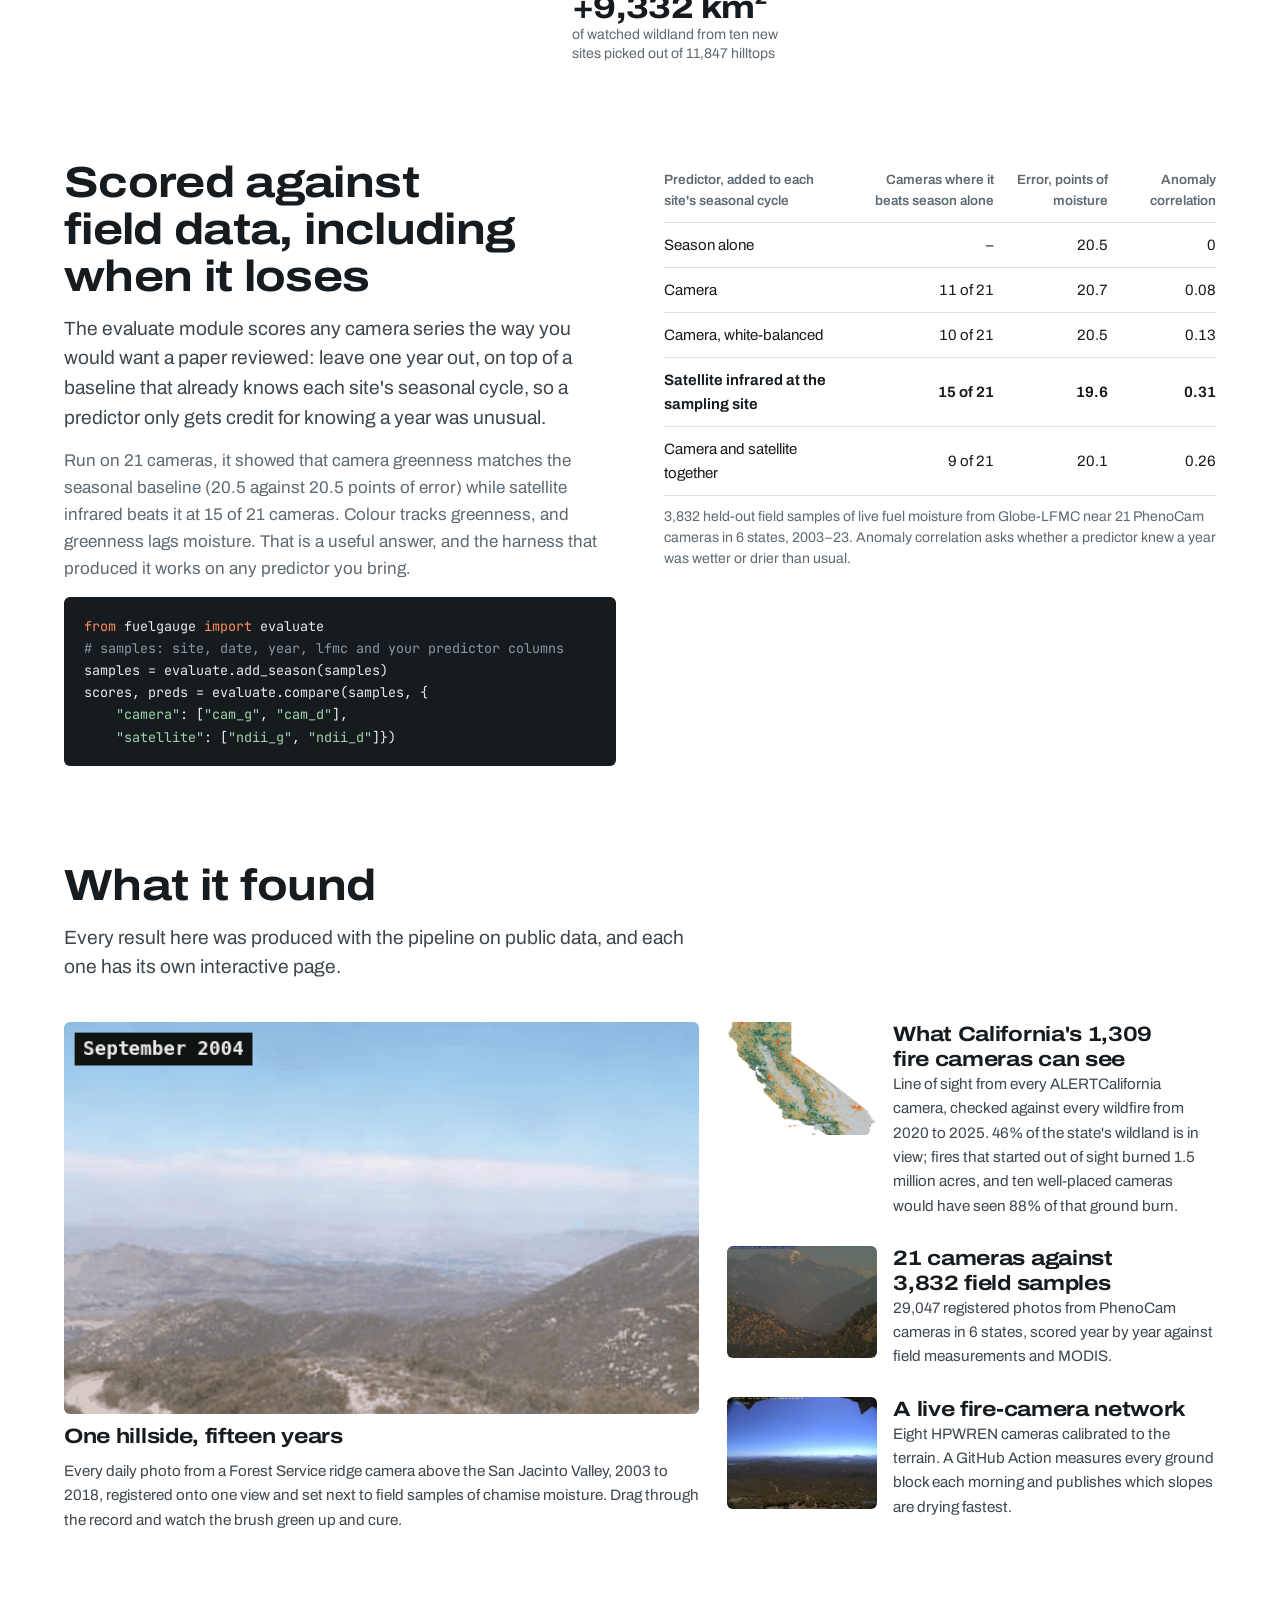
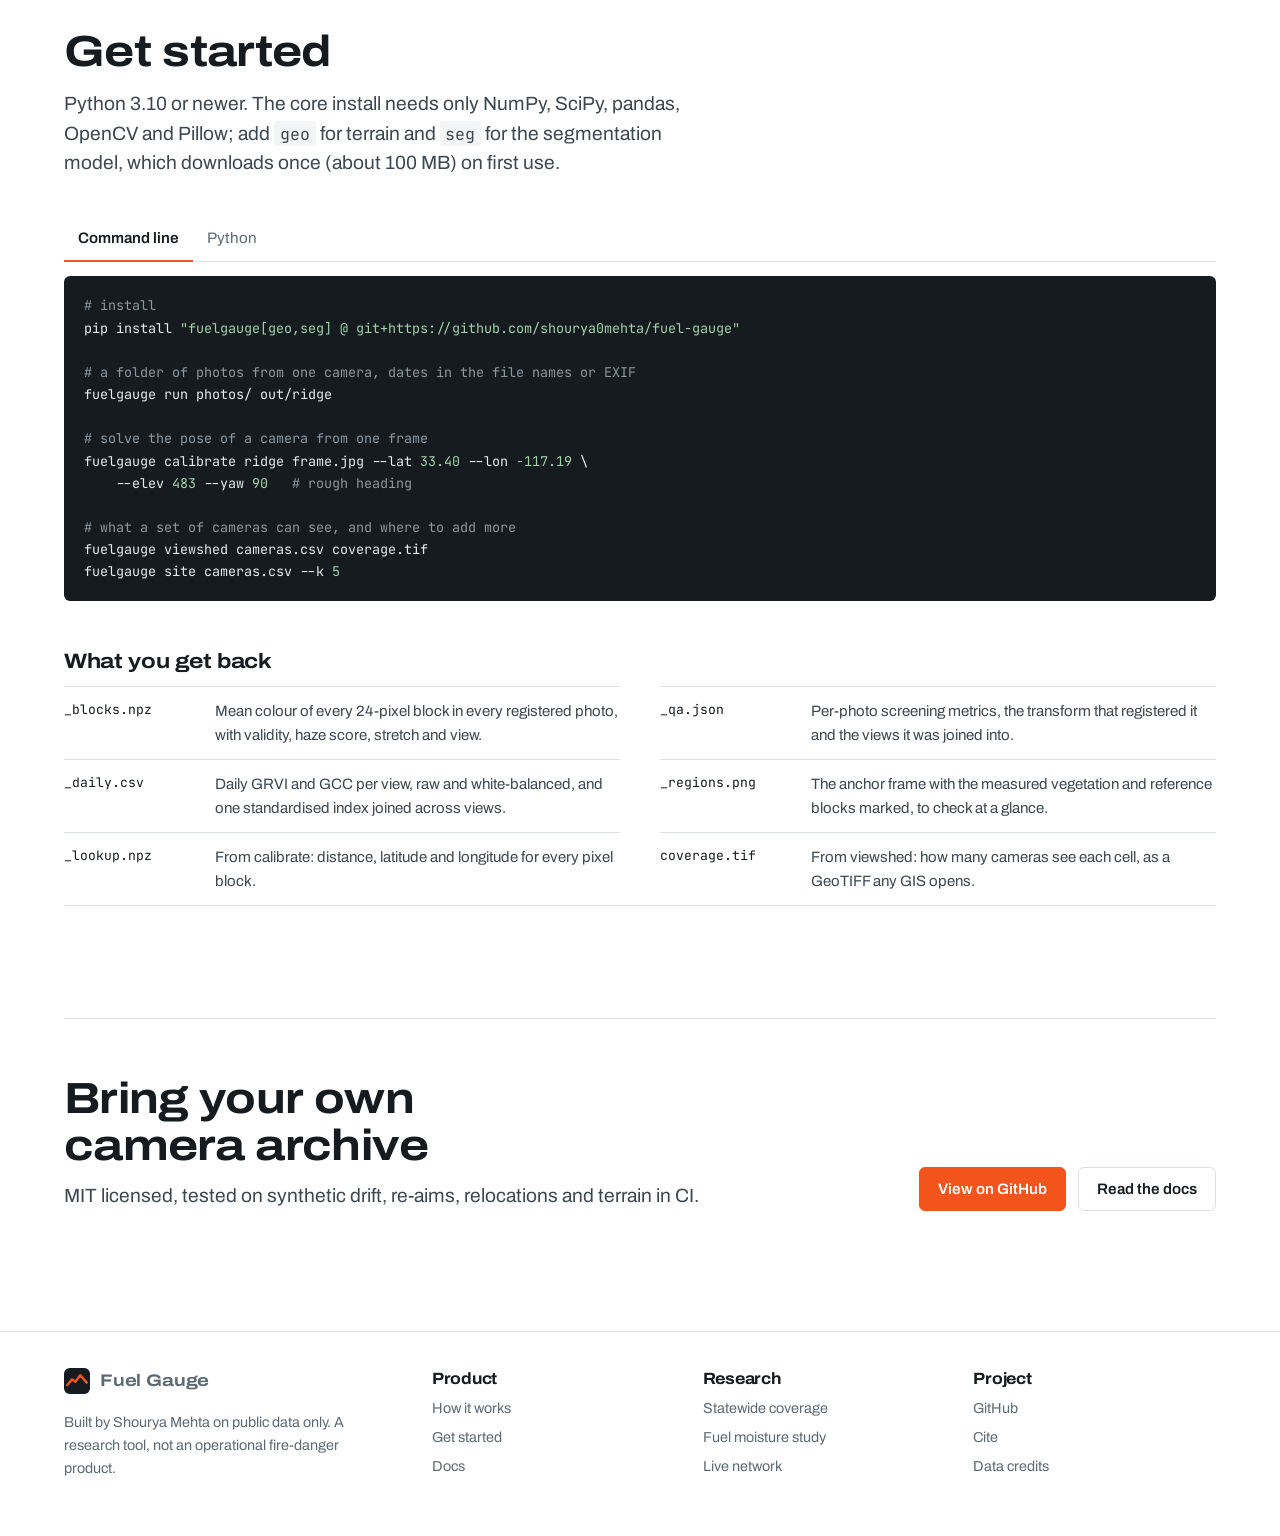
==== commit c7a40584: "Product site, measure stage, siting, docs Landing page built around the pipeline: a calibrated fire " ====
--- a/docs/index.html
+++ b/docs/index.html
@@ -4,555 +4,557 @@
 <meta charset="utf-8">
 <meta name="viewport" content="width=device-width, initial-scale=1">
 <title>Fuel Gauge</title>
-<meta name="description" content="What can California's 1,309 fire cameras actually see, and can camera photos tell how dry the brush is? A statewide line-of-sight map, a 21-camera fuel moisture study, and a live network of fire cameras tied to the terrain.">
+<meta name="description" content="Open-source Python pipeline that turns fixed outdoor cameras into calibrated instruments: multi-year registration, skyline-based camera calibration, pixel-to-ground mapping, drift-corrected vegetation measurement and camera network coverage.">
 <meta property="og:title" content="Fuel Gauge">
-<meta property="og:description" content="Fire-lookout and phenology cameras as live fuel moisture sensors: 15+ years of registered photos, field samples and satellites, and a live camera network that updates every day.">
-<meta property="og:image" content="assets/study/cucamongasouth.jpg">
-<link rel="icon" href="data:image/svg+xml,%3Csvg xmlns='http://www.w3.org/2000/svg' viewBox='0 0 32 32'%3E%3Crect width='32' height='32' rx='6' fill='%23ECEFE8'/%3E%3Cpath d='M4 24 L12 13 L17 19 L21 14 L28 24 Z' fill='%232E8540'/%3E%3Cpath d='M6 27 H26' stroke='%23C27C0E' stroke-width='2.5' stroke-linecap='round'/%3E%3C/svg%3E">
+<meta property="og:description" content="Turn any fixed camera into a measuring instrument. Open-source Python pipeline for fire lookouts, phenology cameras and webcams.">
+<meta property="og:image" content="assets/live/rm-e-mobo-c_oct.jpg">
+<link rel="icon" href="data:image/svg+xml,%3Csvg xmlns='http://www.w3.org/2000/svg' viewBox='0 0 32 32'%3E%3Crect width='32' height='32' rx='7' fill='%23161B1F'/%3E%3Cpath d='M4 21 L10 14 L14 17 L20 9 L28 18' fill='none' stroke='%23F2541B' stroke-width='3' stroke-linejoin='round' stroke-linecap='round'/%3E%3Cpath d='M4 25 H28' stroke='%23FFFFFF' stroke-opacity='.5' stroke-width='1.5'/%3E%3C/svg%3E">
 <link rel="preconnect" href="https://fonts.googleapis.com">
 <link rel="preconnect" href="https://fonts.gstatic.com" crossorigin>
-<link rel="stylesheet" href="https://fonts.googleapis.com/css2?family=Barlow+Condensed:wght@500;600;700&family=IBM+Plex+Mono:wght@400;500&family=Public+Sans:ital,wght@0,400;0,600;1,400&display=swap">
+<link rel="stylesheet" href="https://fonts.googleapis.com/css2?family=Archivo:wdth,wght@62..125,100..900&family=JetBrains+Mono:wght@400;500&display=swap">
+<link rel="stylesheet" href="site.css">
 <style>
-/* A lookout's field log: one reading column (~66ch), figure bands up to 1160px, data labels in a mono
-   "instrument" face, camera photos as the hero material. */
-:root {
-  --paper: #ECEFE8; --panel: #E1E6DD; --panel-2: #D6DDD2; --ink: #18211B; --ink-2: #445047; --ink-3: #6E7A71; --rule: #C6CEC3;
-  --cam: #2E8540; --sat: #2F6DB5; --straw: #C27C0E; --crit: #B23A2B; --on-photo: #F4F6F1;
-  --display: "Barlow Condensed", "Arial Narrow", "Roboto Condensed", sans-serif;
-  --body: "Public Sans", "Segoe UI", system-ui, -apple-system, sans-serif;
-  --mono: "IBM Plex Mono", ui-monospace, "SFMono-Regular", Menlo, Consolas, monospace;
-  --col: 66ch; --wide: 1160px;
+/* ---------- hero ---------- */
+.hero { padding-block: 72px 0; }
+.hero-top { display: grid; grid-template-columns: minmax(0, 1.15fr) minmax(0, 1fr); gap: 32px 56px; align-items: end; }
+.hero h1 { max-width: 15ch; }
+.hero .lede { margin-top: 0; }
+.cta { display: flex; flex-wrap: wrap; gap: 12px; margin-top: 28px; align-items: center; }
+.cta .install { flex: 1 1 380px; }
+@media (max-width: 900px) { .hero-top { grid-template-columns: minmax(0, 1fr); } .hero { padding-top: 44px; } }
+
+.instrument { margin-top: 48px; }
+.frame-wrap { position: relative; }
+.frame { position: relative; aspect-ratio: 16 / 9; background: #0E1215; border-radius: var(--radius); overflow: hidden; touch-action: pan-y; cursor: crosshair; }
+.frame img { position: absolute; inset: 0; width: 100%; height: 100%; object-fit: cover; object-position: 50% 100%; display: block; }
+.frame canvas, .frame svg { position: absolute; inset: 0; width: 100%; height: 100%; }
+.frame svg { pointer-events: none; overflow: visible; }
+.sk-det { fill: none; stroke: var(--signal); stroke-width: 3; stroke-linejoin: round; vector-effect: non-scaling-stroke; }
+.sk-dem { fill: none; stroke: #FFFFFF; stroke-width: 1.5; stroke-dasharray: 5 5; vector-effect: non-scaling-stroke; opacity: 0.95; }
+.draw { stroke-dasharray: var(--len); stroke-dashoffset: var(--len); animation: draw 1.6s cubic-bezier(.3,.1,.2,1) 0.25s forwards; }
+@keyframes draw { to { stroke-dashoffset: 0; } }
+.ruler line { stroke: #FFFFFF; stroke-width: 1; vector-effect: non-scaling-stroke; opacity: 0.9; }
+.ruler text, .contour-label { fill: #FFFFFF; font-family: var(--font); font-size: 22px; font-weight: 600; paint-order: stroke; stroke: rgba(10, 14, 16, 0.55); stroke-width: 4px; }
+.readout { position: absolute; right: 14px; bottom: 14px; width: 270px; background: rgba(14, 18, 21, 0.82); color: #F3F6F7; border-radius: var(--radius);
+  padding: 12px 14px; font-size: 0.86rem; line-height: 1.45; backdrop-filter: blur(6px); pointer-events: none; }
+.readout .big { font-size: 1.6rem; font-weight: 700; font-variation-settings: "wdth" 112; line-height: 1.1; }
+.readout dl { display: grid; grid-template-columns: auto 1fr; gap: 2px 12px; margin: 8px 0 0; }
+.readout dt { color: #A9B4BB; }
+.readout dd { margin: 0; text-align: right; font-variant-numeric: tabular-nums; }
+.readout .hint { color: #A9B4BB; }
+@media (max-width: 640px) { .readout { position: static; width: auto; margin-top: 8px; background: var(--bg-2); color: var(--ink); backdrop-filter: none; }
+  .readout dt, .readout .hint { color: var(--slate); } }
+.inst-bar { display: flex; flex-wrap: wrap; gap: 10px 24px; align-items: center; justify-content: space-between; margin-top: 14px; }
+.seg { display: inline-flex; border: 1px solid var(--line); border-radius: var(--radius); overflow: hidden; flex-wrap: wrap; }
+.seg button { border: 0; background: transparent; color: var(--ink-2); font: inherit; font-size: 0.9rem; padding: 8px 14px; cursor: pointer; }
+.seg button + button { border-left: 1px solid var(--line); }
+.seg button[aria-pressed="true"] { background: var(--ink); color: var(--bg); }
+.key { display: flex; flex-wrap: wrap; gap: 6px 18px; font-size: 0.86rem; color: var(--slate); }
+.key span { display: inline-flex; align-items: center; gap: 8px; }
+.key i { display: inline-block; width: 22px; height: 0; border-top: 3px solid var(--signal); }
+.key i.dash { border-top: 2px dashed var(--ink-2); }
+
+/* sources strip */
+.sources { margin-top: 64px; padding-block: 22px; border-block: 1px solid var(--line); display: flex; flex-wrap: wrap; gap: 10px 36px; align-items: baseline; }
+.sources p { color: var(--slate); font-size: 0.9rem; }
+.sources ul { display: flex; flex-wrap: wrap; gap: 8px 30px; list-style: none; margin: 0; padding: 0; }
+.sources li { font-weight: 700; font-variation-settings: "wdth" 112; color: var(--ink-2); font-size: 1rem; letter-spacing: -0.01em; }
+
+/* pipeline map */
+.flow { display: grid; gap: 14px; }
+.lane { display: grid; grid-template-columns: 170px repeat(2, minmax(0, 1fr)) 210px; gap: 0; align-items: stretch; }
+.lane > * { position: relative; }
+.io { padding: 14px 16px; font-size: 0.9rem; color: var(--ink-2); display: grid; align-content: center; gap: 2px; }
+.io code { background: none; padding: 0; font-size: 0.82rem; color: var(--ink); }
+.io.out { border-left: 0; }
+.node { display: grid; gap: 4px; align-content: start; padding: 16px 18px; border: 1px solid var(--line); border-radius: var(--radius); background: var(--bg); text-decoration: none; margin-inline: 14px; }
+.node:hover { border-color: var(--ink); }
+.node b { font-size: 1.05rem; font-variation-settings: "wdth" 112; }
+.node b span { color: var(--signal); margin-right: 8px; }
+.node small { color: var(--slate); font-size: 0.86rem; line-height: 1.4; }
+.node code { font-size: 0.78rem; justify-self: start; margin-top: 6px; }
+.node.wide-node { grid-column: span 2; }
+.node .cmds { display: flex; flex-wrap: wrap; gap: 8px; }
+@media (max-width: 900px) { .node.wide-node { grid-column: auto; } }
+.lane .node::after { content: ""; position: absolute; top: 50%; right: -15px; width: 16px; border-top: 2px solid var(--ink); }
+.lane .node::before { content: ""; position: absolute; top: calc(50% - 4px); right: -16px; border: 5px solid transparent; border-left: 6px solid var(--ink); border-right: 0; transform: translateX(0); }
+.lane .io.in::after { content: ""; position: absolute; top: 50%; right: 0; width: 14px; border-top: 2px solid var(--ink); }
+.lane-name { font-size: 0.9rem; color: var(--slate); margin: 6px 0 -4px; }
+.join { font-size: 0.95rem; color: var(--ink-2); max-width: 70ch; padding-top: 6px; }
+@media (max-width: 900px) {
+  .lane { grid-template-columns: minmax(0, 1fr); gap: 10px; }
+  .node { margin: 0; }
+  .lane .node::after, .lane .node::before, .lane .io.in::after { display: none; }
+  .io { padding: 4px 0; }
 }
-@media (prefers-color-scheme: dark) {
-  :root:not([data-theme="light"]) {
-    --paper: #151A16; --panel: #1C231E; --panel-2: #232B25; --ink: #E2E8E0; --ink-2: #AFB9B0; --ink-3: #7F8A81; --rule: #2C352E;
-    --cam: #3E9A50; --sat: #4C88CF; --straw: #B97D14; --crit: #E0644F; color-scheme: dark;
-  }
-}
-:root[data-theme="dark"] {
-  --paper: #151A16; --panel: #1C231E; --panel-2: #232B25; --ink: #E2E8E0; --ink-2: #AFB9B0; --ink-3: #7F8A81; --rule: #2C352E;
-  --cam: #3E9A50; --sat: #4C88CF; --straw: #B97D14; --crit: #E0644F; color-scheme: dark;
-}
-* { box-sizing: border-box; }
-html { -webkit-text-size-adjust: 100%; }
-body { margin: 0; background: var(--paper); color: var(--ink); font-family: var(--body); font-size: 17px; line-height: 1.6;
-  padding: 0 16px 64px; -webkit-font-smoothing: antialiased; }
-@media (min-width: 700px) { body { padding: 0 24px 64px; } }
-a { color: inherit; text-decoration-color: var(--ink-3); text-underline-offset: 3px; }
-a:hover { text-decoration-color: var(--ink); }
-:focus-visible { outline: 2px solid var(--sat); outline-offset: 2px; }
-.col { max-width: var(--col); }
-.wide { max-width: var(--wide); margin-inline: auto; }
-h1, h2, h3 { font-family: var(--display); font-weight: 700; text-wrap: balance; letter-spacing: 0.01em; line-height: 1.02; margin: 0; }
-h2 { font-size: clamp(2rem, 4.2vw, 2.9rem); text-transform: uppercase; }
-h3 { font-size: 1.3rem; text-transform: uppercase; letter-spacing: 0.03em; }
-p { margin: 0; }
-.prose { display: grid; gap: 1em; }
-.prose b { font-weight: 600; }
-.label { font-family: var(--mono); font-size: 0.72rem; letter-spacing: 0.08em; text-transform: uppercase; color: var(--ink-3); }
-.num { font-family: var(--mono); font-variant-numeric: tabular-nums; }
-section { padding-block: 80px 8px; display: grid; gap: 28px; grid-template-columns: minmax(0, 1fr); }
-section > *, .viewer > *, .gauges > * { min-width: 0; }
-.sec-head { display: grid; gap: 14px; }
-.sec-head .label { display: flex; flex-wrap: wrap; gap: 4px 12px; align-items: baseline; }
-.dek { font-size: 1.2rem; line-height: 1.5; color: var(--ink-2); max-width: 46ch; }
-.sub-dek { font-size: 1.04rem; color: var(--ink-2); max-width: 64ch; }
-
-/* top bar */
-.topbar { display: flex; justify-content: space-between; align-items: center; gap: 16px; padding-block: 18px; border-bottom: 1px solid var(--rule); }
-.topbar nav { display: flex; flex-wrap: wrap; gap: 4px 18px; }
-.topbar a { text-decoration: none; font-family: var(--mono); font-size: 0.74rem; letter-spacing: 0.06em; text-transform: uppercase; color: var(--ink-2); }
-.topbar a:hover { color: var(--ink); }
-.mark { font-family: var(--display); font-weight: 700; font-size: 1.15rem; letter-spacing: 0.04em; text-transform: uppercase; white-space: nowrap; }
-@media (max-width: 600px) { .topbar nav a:nth-child(n+4) { display: none; } }
-.mark span { color: var(--cam); }
-
-/* masthead */
-.mast { padding-block: 44px 8px; display: grid; gap: 20px; }
-.mast .label { display: flex; flex-wrap: wrap; gap: 6px 18px; }
-.mast h1 { font-size: clamp(4.2rem, 13vw, 9.5rem); text-transform: uppercase; line-height: 0.86; letter-spacing: -0.01em; }
-.mast h1 span { color: var(--cam); }
-.byline { font-size: 0.92rem; color: var(--ink-3); }
-.answer { font-size: 1.05rem; max-width: 60ch; border-left: 3px solid var(--straw); padding: 2px 0 2px 14px; }
-.answer b { font-weight: 600; }
-.figures { display: grid; grid-template-columns: repeat(5, minmax(0, 1fr)); gap: 0; border-top: 1px solid var(--rule); border-bottom: 1px solid var(--rule); margin-top: 8px; }
-.figures div { padding: 14px 14px 14px 0; display: grid; gap: 2px; }
-.figures div + div { padding-left: 14px; border-left: 1px solid var(--rule); }
-.figures b { font-family: var(--display); font-weight: 600; font-size: clamp(1.9rem, 3.6vw, 2.6rem); line-height: 1; }
-.figures span { font-size: 0.84rem; color: var(--ink-2); line-height: 1.35; }
-@media (max-width: 760px) { .figures { grid-template-columns: repeat(2, minmax(0, 1fr)); } .figures div:nth-child(odd) { padding-left: 0; border-left: 0; } .figures div { border-top: 1px solid var(--rule); } .figures div:nth-child(-n+2) { border-top: 0; } .figures div:last-child { grid-column: 1 / -1; } }
-.findings { display: grid; grid-template-columns: repeat(3, minmax(0, 1fr)); gap: 24px; padding-top: 6px; }
-.findings div { display: grid; gap: 8px; align-content: start; }
-.findings p { font-size: 0.98rem; }
-.findings .k { font-family: var(--mono); font-size: 0.72rem; letter-spacing: 0.08em; text-transform: uppercase; color: var(--ink-3); display: flex; gap: 8px; align-items: center; }
-.findings .k i { width: 9px; height: 9px; border-radius: 50%; display: inline-block; }
-@media (max-width: 860px) { .findings { grid-template-columns: minmax(0, 1fr); } }
-
-/* hillside viewer */
-.viewer { display: grid; gap: 14px; }
-.photo { position: relative; aspect-ratio: 4 / 3; background: var(--panel); overflow: hidden; border-radius: 3px; max-width: 100%; }
-.photo img { position: absolute; inset: 0; width: 100%; height: 100%; object-fit: cover; display: block; }
-.photo canvas { position: absolute; inset: 0; width: 100%; height: 100%; pointer-events: none; }
-.readout { position: absolute; left: 12px; top: 12px; display: grid; gap: 2px; padding: 10px 12px; background: rgba(15, 20, 16, 0.62);
-  color: var(--on-photo); border-radius: 3px; font-family: var(--mono); font-size: 0.8rem; line-height: 1.4; backdrop-filter: blur(3px); }
-.readout b { font-family: var(--display); font-size: 1.7rem; font-weight: 600; letter-spacing: 0.02em; line-height: 1; }
-.viewer-grid { display: grid; grid-template-columns: minmax(0, 1.55fr) minmax(0, 1fr); gap: 24px; align-items: start; }
-.gauges { display: grid; gap: 18px; }
-.gauge { display: grid; gap: 6px; padding-block: 12px; border-top: 1px solid var(--rule); }
-.gauge .big { font-family: var(--display); font-weight: 600; font-size: 2.6rem; line-height: 1; }
-.gauge .sub { font-size: 0.9rem; color: var(--ink-2); }
-.bar { height: 10px; background: var(--panel); border-radius: 2px; position: relative; overflow: hidden; }
-.bar i { position: absolute; left: 0; top: 0; bottom: 0; border-radius: 2px; }
-.bar .tick { position: absolute; top: -3px; bottom: -3px; width: 2px; background: var(--crit); }
-.controls { display: flex; flex-wrap: wrap; gap: 8px; align-items: center; }
-button.btn, select.btn { font-family: var(--mono); font-size: 0.76rem; letter-spacing: 0.05em; text-transform: uppercase; color: var(--ink);
-  background: transparent; border: 1px solid var(--rule); border-radius: 3px; padding: 7px 11px; cursor: pointer; }
-select.btn { text-transform: none; letter-spacing: 0; font-size: 0.86rem; padding: 7px 10px; background: var(--paper); max-width: 100%; min-width: 0; flex: 1 1 260px; }
-.controls select.btn { max-width: 560px; }
-button.btn:hover, select.btn:hover { border-color: var(--ink-3); }
-button.btn[aria-pressed="true"] { background: var(--ink); color: var(--paper); border-color: var(--ink); }
+
+/* stage chapters */
+.stage { padding-block: 104px 0; display: grid; gap: 36px; }
+.stage-head { display: grid; grid-template-columns: 72px minmax(0, 1fr); gap: 0 20px; align-items: start; max-width: 900px; }
+.stage-num { font-size: 3.2rem; line-height: 0.9; font-weight: 800; font-variation-settings: "wdth" 125; color: var(--signal); }
+.stage-head h2 { margin-bottom: 14px; }
+.stage-body { display: grid; grid-template-columns: minmax(0, 5fr) minmax(0, 7fr); gap: 48px; align-items: start; }
+.stage-body.flip > :first-child { order: 2; }
+@media (max-width: 960px) { .stage-body { grid-template-columns: minmax(0, 1fr); gap: 32px; } .stage-body.flip > :first-child { order: 0; } .stage-head { grid-template-columns: minmax(0, 1fr); } .stage-num { font-size: 2.4rem; margin-bottom: 8px; } }
+.how h3 { font-size: 1.02rem; margin-bottom: 4px; font-variation-settings: "wdth" 108; }
+.tech { list-style: none; margin: 0 0 24px; padding: 0; }
+.tech li { display: grid; gap: 3px; padding: 14px 0; border-top: 1px solid var(--line); }
+.tech li:last-child { border-bottom: 1px solid var(--line); }
+.tech b { font-weight: 650; font-size: 0.98rem; }
+.tech p { font-size: 0.94rem; color: var(--ink-2); line-height: 1.55; }
+.proof { display: grid; gap: 14px; }
+.stat-line { display: flex; flex-wrap: wrap; gap: 8px 32px; padding-top: 4px; }
+.stat-line div { display: grid; gap: 0; }
+.stat-line b { font-size: 2rem; font-weight: 750; font-variation-settings: "wdth" 115; line-height: 1.1; letter-spacing: -0.02em; }
+.stat-line span { font-size: 0.88rem; color: var(--slate); max-width: 26ch; line-height: 1.35; }
+.cap { font-size: 0.88rem; color: var(--slate); line-height: 1.5; }
+
+.how pre.code { font-size: 0.8rem; }
+
+/* registration compare */
+.compare { position: relative; aspect-ratio: 4 / 3; border-radius: var(--radius); overflow: hidden; background: var(--bg-2); user-select: none; touch-action: pan-y; }
+.compare img { position: absolute; inset: 0; width: 100%; height: 100%; object-fit: cover; display: block; }
+.compare .after { clip-path: inset(0 0 0 var(--cut, 50%)); }
+.compare .handle { position: absolute; top: 0; bottom: 0; left: var(--cut, 50%); width: 2px; background: #FFFFFF; transform: translateX(-1px); }
+.compare .handle::after { content: ""; position: absolute; top: 50%; left: 50%; width: 34px; height: 34px; border-radius: 50%; background: var(--signal); transform: translate(-50%, -50%);
+  box-shadow: 0 0 0 3px #FFFFFF; }
+.compare .tag { position: absolute; top: 12px; padding: 4px 10px; border-radius: 4px; background: rgba(14, 18, 21, 0.75); color: #FFFFFF; font-size: 0.82rem; }
+.compare .tag.l { left: 12px; } .compare .tag.r { right: 12px; }
+.compare input { position: absolute; inset: 0; width: 100%; height: 100%; opacity: 0; cursor: ew-resize; margin: 0; }
+.track { display: grid; gap: 6px; }
+.track .row { position: relative; height: 22px; background: var(--bg-2); border-radius: 3px; }
+.track .row i { position: absolute; top: 4px; bottom: 4px; border-radius: 2px; background: var(--field); }
+.track .moves { position: relative; height: 14px; }
+.track .moves i { position: absolute; top: 0; bottom: 0; width: 2px; background: var(--signal); }
+.track .axis { display: flex; justify-content: space-between; font-size: 0.78rem; color: var(--slate); font-variant-numeric: tabular-nums; }
+
+/* skyline chart */
 .chart { width: 100%; display: block; overflow: visible; }
-.chart text { font-family: var(--mono); font-size: 11px; fill: var(--ink-3); }
-.chart .grid line { stroke: var(--rule); stroke-width: 1; }
-.chart-wrap { position: relative; }
-.tip { position: absolute; pointer-events: none; background: var(--ink); color: var(--paper); font-family: var(--mono); font-size: 0.74rem;
-  line-height: 1.45; padding: 7px 9px; border-radius: 3px; white-space: nowrap; transform: translate(-50%, calc(-100% - 12px)); z-index: 3; }
-.legend { display: flex; flex-wrap: wrap; gap: 6px 18px; font-size: 0.85rem; color: var(--ink-2); }
-.legend span { display: inline-flex; align-items: center; gap: 7px; }
-.key-line { width: 18px; height: 2px; display: inline-block; border-radius: 1px; }
-.key-dot { width: 9px; height: 9px; border-radius: 50%; display: inline-block; }
-.key-ring { width: 10px; height: 10px; border-radius: 50%; display: inline-block; border: 2px solid currentColor; }
-
-/* study */
-.study-grid { display: grid; grid-template-columns: minmax(0, 1fr) minmax(0, 1.1fr); gap: 28px; align-items: start; }
-@media (max-width: 920px) { .study-grid { grid-template-columns: minmax(0, 1fr); } }
-.mapwrap { position: relative; background: var(--panel); border-radius: 3px; padding: 10px; }
-#westmap { width: 100%; height: auto; display: block; }
-#westmap .state { fill: var(--paper); stroke: var(--rule); stroke-width: 1; }
-#westmap .site { fill: none; stroke: var(--ink-3); stroke-width: 1; }
-#westmap .link { stroke: var(--ink-3); stroke-width: 0.8; stroke-dasharray: 2 2; }
-#westmap .cam { cursor: pointer; stroke: var(--paper); stroke-width: 1.5; }
-#westmap .cam.sel { stroke: var(--ink); stroke-width: 2.5; }
-#westmap text { font-family: var(--mono); fill: var(--ink-3); }
-.board { display: grid; gap: 10px; }
-#scoreboard text { font-family: var(--mono); font-size: 11px; fill: var(--ink-2); }
-#scoreboard .row { cursor: pointer; }
-#scoreboard .row:hover rect.bg, #scoreboard .row.sel rect.bg { fill: var(--panel); }
-.tbl-wrap { overflow-x: auto; }
-table { border-collapse: collapse; width: 100%; min-width: 640px; font-size: 0.92rem; }
-th, td { text-align: right; padding: 9px 10px; border-bottom: 1px solid var(--rule); font-variant-numeric: tabular-nums; }
-th:first-child, td:first-child { text-align: left; }
-th { font-family: var(--mono); font-weight: 500; font-size: 0.7rem; letter-spacing: 0.06em; text-transform: uppercase; color: var(--ink-3); vertical-align: bottom; }
-td.num { font-family: var(--mono); }
-tr.hl td { font-weight: 600; }
-.chip { display: inline-block; width: 8px; height: 8px; border-radius: 50%; margin-right: 8px; vertical-align: 1px; }
-.note { font-size: 0.85rem; color: var(--ink-3); max-width: 90ch; }
-.callout { border-left: 3px solid var(--cam); padding: 4px 0 4px 16px; font-size: 1.05rem; max-width: 70ch; }
-
-/* explorer */
-.ex-grid { display: grid; grid-template-columns: minmax(0, 1.4fr) minmax(0, 1fr); gap: 24px; align-items: start; }
-@media (max-width: 920px) { .ex-grid { grid-template-columns: minmax(0, 1fr); } }
-.facts { display: grid; grid-template-columns: repeat(2, minmax(0, 1fr)); gap: 12px 16px; }
-.facts div { display: grid; gap: 2px; }
-.facts b { font-family: var(--mono); font-weight: 500; font-size: 0.98rem; }
-.facts .wide2 { grid-column: 1 / -1; }
-.facts .wide2 b { font-family: var(--body); font-weight: 400; font-size: 0.92rem; }
-.mini { width: 100%; border-collapse: collapse; min-width: 0; font-size: 0.86rem; }
-.mini td, .mini th { padding: 6px 4px; }
-#calendar { width: 100%; display: block; image-rendering: pixelated; border-radius: 2px; touch-action: none; }
-.cal-wrap { position: relative; display: grid; grid-template-columns: 44px minmax(0, 1fr); gap: 6px; }
-.cal-years { display: grid; font-family: var(--mono); font-size: 10px; color: var(--ink-3); text-align: right; }
-.cal-months { display: grid; grid-template-columns: repeat(12, minmax(0, 1fr)); font-family: var(--mono); font-size: 10px; color: var(--ink-3); margin-left: 50px; }
-.ramp { width: 140px; height: 8px; border-radius: 2px; display: inline-block; }
-.scale { display: flex; align-items: center; gap: 8px; font-family: var(--mono); font-size: 0.72rem; color: var(--ink-3); flex-wrap: wrap; }
-
-/* hard parts */
-.cards { display: grid; grid-template-columns: repeat(3, minmax(0, 1fr)); gap: 26px; }
-@media (max-width: 920px) { .cards { grid-template-columns: minmax(0, 1fr); } }
-.cards > div { display: grid; gap: 10px; align-content: start; border-top: 2px solid var(--ink); padding-top: 14px; }
-.cards .stat { font-family: var(--display); font-weight: 600; font-size: 2.4rem; line-height: 1; }
-.segbar { display: grid; gap: 8px; }
-.seg-row { position: relative; height: 26px; background: var(--panel); border-radius: 2px; }
-.seg-row i { position: absolute; top: 4px; bottom: 4px; border-radius: 2px; }
-.pair { display: grid; grid-template-columns: repeat(auto-fit, minmax(min(100%, 190px), 1fr)); gap: 14px; }
-.pair figure { margin: 0; display: grid; gap: 6px; }
-.pair img { width: 100%; display: block; border-radius: 3px; }
-figcaption { font-size: 0.85rem; color: var(--ink-3); }
-
-/* live */
-.net { display: grid; grid-template-columns: minmax(0, 1.6fr) minmax(0, 1fr); gap: 20px; align-items: start; }
-.cam-list { display: grid; grid-template-columns: repeat(4, minmax(0, 1fr)); gap: 8px; }
-@media (max-width: 700px) { .cam-list { grid-template-columns: repeat(2, minmax(0, 1fr)); } }
-.cam-btn { display: grid; grid-template-columns: 34px 1fr; gap: 10px; align-items: center; text-align: left; padding: 8px 10px;
-  background: transparent; color: var(--ink); border: 1px solid var(--rule); border-radius: 3px; cursor: pointer; font-family: var(--body); font-size: 0.86rem; line-height: 1.25; }
-.cam-btn[aria-pressed="true"] { border-color: var(--ink); box-shadow: inset 0 0 0 1px var(--ink); }
-.cam-btn svg { width: 34px; height: 34px; }
-.cam-btn small { display: block; color: var(--ink-3); font-family: var(--mono); font-size: 0.68rem; }
-.mapbox { position: relative; aspect-ratio: 1; background: var(--panel); border-radius: 3px; overflow: hidden; max-width: 100%; }
-.mapbox canvas { position: absolute; inset: 0; width: 100%; height: 100%; }
-.stats { display: grid; grid-template-columns: repeat(2, minmax(0, 1fr)); gap: 12px 16px; }
-.stats div { display: grid; gap: 2px; }
-.stats b { font-family: var(--mono); font-weight: 500; font-size: 1rem; }
-.lc-keys { display: flex; flex-wrap: wrap; gap: 4px 14px; font-size: 0.8rem; color: var(--ink-2); }
-.lc-keys span { display: inline-flex; align-items: center; gap: 6px; }
-.lc-keys i { width: 10px; height: 10px; border-radius: 2px; display: inline-block; }
-@media (max-width: 860px) { .viewer-grid, .net { grid-template-columns: minmax(0, 1fr); } body { font-size: 16px; } }
-
-
-/* statewide coverage */
-:root { --cov2: #2E8540; --cov1: #96C68E; --cov0: #E4BA70; }
-@media (prefers-color-scheme: dark) { :root:not([data-theme="light"]) { --cov2: #46A058; --cov1: #3A6240; --cov0: #966A24; } }
-:root[data-theme="dark"] { --cov2: #46A058; --cov1: #3A6240; --cov0: #966A24; }
-.cov-grid { display: grid; grid-template-columns: minmax(0, 1.25fr) minmax(0, 1fr); gap: 28px; align-items: start; }
-@media (max-width: 920px) { .cov-grid { grid-template-columns: minmax(0, 1fr); } }
-.cov-map { position: relative; }
-.cov-map img { width: 100%; height: auto; display: block; }
-#cov-hit { position: absolute; inset: 0; width: 100%; height: 100%; }
-#cov-hit circle { fill: transparent; cursor: pointer; }
-#cov-hit circle:hover { stroke: var(--ink); stroke-width: 2; }
-.key-sq { width: 11px; height: 11px; border-radius: 2px; display: inline-block; }
-.key-diamond { width: 10px; height: 10px; display: inline-block; background: var(--sat); transform: rotate(45deg); }
-#cov-hit .pick { fill: var(--sat); stroke: var(--paper); stroke-width: 2; }
-.cov-cards { grid-template-columns: repeat(auto-fit, minmax(min(100%, 250px), 1fr)); }
-.cov-stats { display: grid; grid-template-columns: repeat(2, minmax(0, 1fr)); gap: 0; border-top: 1px solid var(--rule); }
-.cov-stats div { padding: 14px 12px 14px 0; border-bottom: 1px solid var(--rule); display: grid; gap: 4px; }
-.cov-stats div:nth-child(even) { padding-left: 14px; border-left: 1px solid var(--rule); }
-.cov-stats b { font-family: var(--display); font-weight: 600; font-size: 2.3rem; line-height: 1; }
-.cov-stats span { font-size: 0.86rem; color: var(--ink-2); line-height: 1.35; }
-.cov-list { margin: 0; padding-left: 1.2em; display: grid; gap: 6px; font-size: 0.92rem; }
-.cov-list small { color: var(--ink-3); font-family: var(--mono); font-size: 0.74rem; }
-.cov-cards > div { border-top-width: 1px; }
-
-/* toolkit */
-.tk { display: grid; grid-template-columns: minmax(0, 1fr) minmax(0, 1fr); gap: 28px; align-items: start; }
-@media (max-width: 920px) { .tk { grid-template-columns: minmax(0, 1fr); } }
-pre { margin: 0; background: var(--panel); border-radius: 3px; padding: 16px 18px; overflow-x: auto; font-family: var(--mono); font-size: 0.8rem; line-height: 1.6; color: var(--ink); }
-pre .c { color: var(--ink-3); }
-.mods { display: grid; gap: 0; }
-.mods div { display: grid; grid-template-columns: 9ch minmax(0, 1fr); gap: 12px; padding: 9px 0; border-bottom: 1px solid var(--rule); font-size: 0.92rem; }
-.mods code { font-family: var(--mono); font-size: 0.82rem; color: var(--cam); }
-
-.limits { display: grid; grid-template-columns: repeat(auto-fit, minmax(min(100%, 240px), 1fr)); gap: 22px 28px; }
-.limits div { display: grid; gap: 6px; align-content: start; border-top: 1px solid var(--rule); padding-top: 12px; }
-.sources { font-size: 0.9rem; color: var(--ink-2); display: grid; gap: 10px; }
-.sources ul { margin: 0; padding-left: 1.1em; display: grid; gap: 6px; }
-footer { margin-top: 56px; padding-top: 18px; border-top: 1px solid var(--rule); font-size: 0.85rem; color: var(--ink-3); display: flex; flex-wrap: wrap; gap: 8px 24px; justify-content: space-between; }
-.loading { color: var(--ink-3); font-family: var(--mono); font-size: 0.8rem; }
-@media (prefers-reduced-motion: reduce) { * { transition: none !important; animation: none !important; } }
+.chart text { font-family: var(--font); font-size: 12px; fill: var(--slate); }
+.chart .grid line { stroke: var(--line); }
+.errs { width: 100%; border-collapse: collapse; font-size: 0.9rem; }
+.errs td { padding: 7px 0; border-bottom: 1px solid var(--line); font-variant-numeric: tabular-nums; }
+.errs td:last-child { text-align: right; }
+.errs .bar { display: inline-block; height: 6px; background: var(--signal); border-radius: 3px; vertical-align: middle; margin-right: 10px; }
+
+/* georeference */
+.geo { display: grid; grid-template-columns: minmax(0, 1.5fr) minmax(0, 1fr); gap: 14px; align-items: start; }
+.geo .photo { position: relative; aspect-ratio: 3 / 2; border-radius: var(--radius); overflow: hidden; background: var(--bg-2); }
+.geo .photo img, .geo .photo canvas { position: absolute; inset: 0; width: 100%; height: 100%; }
+.geo .photo img { object-fit: cover; }
+.geo .map { position: relative; aspect-ratio: 1; border-radius: var(--radius); overflow: hidden; background: var(--bg-2); }
+.geo .map canvas { position: absolute; inset: 0; width: 100%; height: 100%; }
+@media (max-width: 640px) { .geo { grid-template-columns: minmax(0, 1fr); } }
+.swatches { display: flex; flex-wrap: wrap; gap: 4px 14px; font-size: 0.84rem; color: var(--slate); }
+.swatches span { display: inline-flex; align-items: center; gap: 6px; }
+.swatches i { width: 11px; height: 11px; border-radius: 2px; display: inline-block; }
+
+/* measure */
+.roi { position: relative; aspect-ratio: 4 / 3; border-radius: var(--radius); overflow: hidden; background: var(--bg-2); }
+.roi img, .roi canvas { position: absolute; inset: 0; width: 100%; height: 100%; }
+.roi img { object-fit: cover; }
+
+/* coverage */
+.cov img { width: 100%; height: auto; display: block; border-radius: var(--radius); }
+
+/* honest evaluation */
+.eval { display: grid; grid-template-columns: minmax(0, 1fr) minmax(0, 1fr); gap: 48px; align-items: start; }
+@media (max-width: 960px) { .eval { grid-template-columns: minmax(0, 1fr); } }
+.score { width: 100%; border-collapse: collapse; font-size: 0.94rem; }
+.score th, .score td { text-align: right; padding: 10px 0 10px 12px; border-bottom: 1px solid var(--line); font-variant-numeric: tabular-nums; }
+.score th:first-child, .score td:first-child { text-align: left; padding-left: 0; }
+.score th { font-weight: 600; font-size: 0.84rem; color: var(--slate); vertical-align: bottom; }
+.score tr.hi td { font-weight: 650; }
+
+/* results */
+.results { display: grid; grid-template-columns: minmax(0, 1.3fr) minmax(0, 1fr); gap: 28px; }
+.results a { text-decoration: none; display: grid; gap: 10px; align-content: start; }
+.results a:hover h3 { text-decoration: underline; text-underline-offset: 4px; text-decoration-thickness: 2px; }
+.results img { width: 100%; display: block; border-radius: var(--radius); background: var(--bg-2); }
+.results .lead img { aspect-ratio: 600 / 370; object-fit: cover; }
+.results .side { display: grid; gap: 28px; align-content: start; }
+.results .side a { grid-template-columns: 150px minmax(0, 1fr); gap: 16px; align-items: start; }
+.results .side img { aspect-ratio: 4 / 3; object-fit: cover; }
+.results p { font-size: 0.95rem; color: var(--ink-2); }
+@media (max-width: 960px) { .results { grid-template-columns: minmax(0, 1fr); } }
+@media (max-width: 520px) { .results .side a { grid-template-columns: minmax(0, 1fr); } }
+
+/* get started */
+.start { display: grid; grid-template-columns: minmax(0, 1fr); gap: 48px; }
+.outputs { display: grid; grid-template-columns: repeat(2, minmax(0, 1fr)); column-gap: 40px; }
+@media (max-width: 860px) { .outputs { grid-template-columns: minmax(0, 1fr); } }
+.tabs { display: flex; gap: 0; border-bottom: 1px solid var(--line); margin-bottom: 14px; }
+.tabs button { border: 0; background: none; font: inherit; font-size: 0.95rem; color: var(--slate); padding: 8px 14px 10px; cursor: pointer; border-bottom: 2px solid transparent; margin-bottom: -1px; }
+.tabs button[aria-selected="true"] { color: var(--ink); border-bottom-color: var(--signal); font-weight: 600; }
+.outputs { list-style: none; margin: 0; padding: 0; }
+.outputs li { display: grid; grid-template-columns: minmax(0, 15ch) minmax(0, 1fr); gap: 16px; padding: 12px 0; border-top: 1px solid var(--line); font-size: 0.94rem; }
+.outputs { border-bottom: 1px solid var(--line); }
+.outputs code { background: none; padding: 0; font-size: 0.82rem; }
+.outputs p { color: var(--ink-2); }
+.closing { margin-top: 112px; padding: 56px 0 0; border-top: 1px solid var(--line); display: grid; grid-template-columns: minmax(0, 1fr) auto; gap: 24px; align-items: end; }
+@media (max-width: 760px) { .closing { grid-template-columns: minmax(0, 1fr); } }
 </style>
 </head>
 <body>
-<div class="topbar wide">
-  <span class="mark">Fuel <span>Gauge</span></span>
-  <nav aria-label="Sections">
-    <a href="#coverage">Coverage</a><a href="#study">Study</a><a href="#explore">Cameras</a><a href="#hard">Method</a><a href="#live">Live</a><a href="#toolkit">Code</a>
-  </nav>
-</div>
-
-<header class="mast wide">
-  <p class="label"><span>Wildfire cameras</span><span>Live fuel moisture</span><span id="mast-span">2003–2026</span></p>
-  <h1>Fuel <span>Gauge</span></h1>
-  <p class="dek">Thousands of cameras watch Western hillsides for wildfire smoke. This project ties them to the ground to measure what they can actually see, and tests whether the same photos can tell how dry the brush is.</p>
-  <p class="answer" id="answer"></p>
-  <p class="byline">Shourya Mehta · <a href="https://github.com/shourya0mehta/fuel-gauge">code and data on GitHub</a> · built only on public archives</p>
-  <div class="figures" id="figures"></div>
-  <div class="findings" id="findings"></div>
+<header class="nav">
+  <div class="wrap">
+    <a class="brand" href="./" aria-label="Fuel Gauge home">
+      <svg viewBox="0 0 32 32" aria-hidden="true"><rect width="32" height="32" rx="7" fill="var(--ink)"/><path d="M4 21 L10 14 L14 17 L20 9 L28 18" fill="none" stroke="var(--signal)" stroke-width="3" stroke-linejoin="round" stroke-linecap="round"/><path d="M4 25 H28" stroke="var(--bg)" stroke-opacity=".55" stroke-width="1.5"/></svg>
+      Fuel Gauge
+    </a>
+    <nav aria-label="Main">
+      <a href="#pipeline">How it works</a>
+      <a href="#results">Results</a>
+      <a href="docs.html">Docs</a>
+      <a href="research.html">Research</a>
+    </nav>
+    <span class="spacer"></span>
+    <a class="btn small" href="https://github.com/shourya0mehta/fuel-gauge">
+      <svg viewBox="0 0 16 16" aria-hidden="true" fill="currentColor"><path d="M8 0C3.58 0 0 3.58 0 8c0 3.54 2.29 6.53 5.47 7.59.4.07.55-.17.55-.38 0-.19-.01-.82-.01-1.49-2.01.37-2.53-.49-2.69-.94-.09-.23-.48-.94-.82-1.13-.28-.15-.68-.52-.01-.53.63-.01 1.08.58 1.23.82.72 1.21 1.87.87 2.33.66.07-.52.28-.87.51-1.07-1.78-.2-3.64-.89-3.64-3.95 0-.87.31-1.59.82-2.15-.08-.2-.36-1.02.08-2.12 0 0 .67-.21 2.2.82.64-.18 1.32-.27 2-.27.68 0 1.36.09 2 .27 1.53-1.04 2.2-.82 2.2-.82.44 1.1.16 1.92.08 2.12.51.56.82 1.27.82 2.15 0 3.07-1.87 3.75-3.65 3.95.29.25.54.73.54 1.48 0 1.07-.01 1.93-.01 2.2 0 .21.15.46.55.38A8.01 8.01 0 0 0 16 8c0-4.42-3.58-8-8-8Z"/></svg>
+      GitHub
+    </a>
+  </div>
 </header>
 
-<section id="coverage" class="wide">
-  <div class="sec-head">
-    <p class="label"><span>Statewide</span><span id="cov-span">–</span></p>
-    <h2>What California's fire cameras can see</h2>
-    <p class="sub-dek" id="cov-dek"></p>
-  </div>
-  <div class="cov-grid">
-    <div class="cov-mapwrap">
-      <div class="cov-map" id="cov-map">
+<main>
+<section class="hero wrap">
+  <div class="hero-top">
+    <h1>Turn any fixed camera into a measuring instrument</h1>
+    <div>
+      <p class="lede">Fuel Gauge is an open-source Python pipeline for fire lookouts, phenology cameras and webcams. Give it a folder of photos and a location. It keeps years of frames aligned, works out where the camera points from the skyline alone, ties every pixel to the ground and hands back a daily vegetation record you can compare across seasons.</p>
+    </div>
+  </div>
+  <div class="cta">
+    <div class="install">
+      <code><span class="p">$ </span>pip install "fuelgauge[geo,seg] @ git+https://github.com/shourya0mehta/fuel-gauge"</code>
+      <button type="button" data-copy='pip install "fuelgauge[geo,seg] @ git+https://github.com/shourya0mehta/fuel-gauge"'>Copy</button>
+    </div>
+    <a class="btn primary" href="#start">Get started</a>
+    <a class="btn" href="docs.html">Read the docs</a>
+  </div>
+
+  <figure class="instrument" style="margin-inline:0">
+    <div class="frame-wrap">
+    <div class="frame" id="frame">
+      <img id="frame-img" alt="">
+      <canvas id="frame-ov"></canvas>
+      <svg id="frame-svg" viewBox="0 0 1536 1024" preserveAspectRatio="xMidYMax slice" aria-hidden="true"></svg>
+    </div>
+    <div class="readout" id="readout" aria-live="polite"></div>
+    </div>
+    <div class="inst-bar">
+      <div class="seg" id="cam-switch" role="group" aria-label="Fire camera"></div>
+      <div class="key">
+        <span><i></i>Skyline found in the photo</span>
+        <span><i class="dash"></i>Skyline the terrain model predicts</span>
+      </div>
+    </div>
+    <figcaption class="cap" id="frame-cap" style="margin-top:10px"></figcaption>
+  </figure>
+
+  <div class="sources">
+    <p>Built and tested on public archives from</p>
+    <ul>
+      <li>PhenoCam Network</li><li>HPWREN</li><li>ALERTCalifornia</li><li>Copernicus DEM</li><li>ESA WorldCover</li><li>Globe-LFMC</li>
+    </ul>
+  </div>
+</section>
+
+<section class="section wrap" id="pipeline">
+  <div class="section-head">
+    <h2>From a folder of photos to a calibrated record</h2>
+    <p class="lede">Fixed cameras get bumped, re-aimed and replaced, their colours drift, and nobody wrote down which way they point. The pipeline fixes each of those in turn. Every stage is a command and a Python function, so you can run the whole thing or take the piece you need.</p>
+  </div>
+  <div class="flow">
+    <p class="lane-name">Through time</p>
+    <div class="lane">
+      <div class="io in"><code>photos/</code><span>years of photos from one camera</span></div>
+      <a class="node" href="#register"><b><span>1</span>Register</b><small>Lock every photo onto a fixed view</small><code>fuelgauge register-archive</code></a>
+      <a class="node" href="#measure"><b><span>2</span>Measure</b><small>Clear days, automatic regions, drift-free colour</small><code>fuelgauge measure</code></a>
+      <div class="io out"><code>_daily.csv</code><span>daily greenness per view, plus a regions image</span></div>
+    </div>
+    <p class="lane-name">Across the ground</p>
+    <div class="lane">
+      <div class="io in"><code>frame.jpg</code><span>one photo, plus latitude, longitude and height</span></div>
+      <a class="node" href="#calibrate"><b><span>3</span>Calibrate</b><small>Heading, tilt, roll and lens from the skyline</small><code>fuelgauge calibrate</code></a>
+      <a class="node" href="#georeference"><b><span>4</span>Georeference</b><small>Distance, place and land cover for every pixel block</small><code>terrain.backproject</code></a>
+      <div class="io out"><code>_lookup.npz</code><span>pixel to ground lookup</span></div>
+    </div>
+    <p class="lane-name">Across a network</p>
+    <div class="lane">
+      <div class="io in"><code>cameras.csv</code><span>where your cameras stand</span></div>
+      <a class="node wide-node" href="#coverage"><b><span>5</span>Map coverage and site new cameras</b><small>Terrain line of sight from every camera, then a greedy search for the hilltops that would see the most of what is missed</small><span class="cmds"><code>fuelgauge viewshed</code><code>fuelgauge site</code></span></a>
+      <div class="io out"><code>coverage.tif</code><span>cameras in view of each cell, and ranked sites</span></div>
+    </div>
+    <p class="join">Run the first two lanes on the same camera and each patch of hillside gets both a history and a place on the map, which is how the live fire-camera network on this site is built.</p>
+  </div>
+</section>
+
+<section class="stage wrap" id="register">
+  <div class="stage-head"><span class="stage-num">1</span><div><h2>Keep years of photos on one view</h2>
+    <p class="lede">A camera on a pole drifts a few pixels a month, gets knocked by wind and maintenance crews, and is sometimes re-aimed or moved to a new mast. Registration puts every usable photo back onto one shared view, so a pixel means the same patch of ground in 2004 and 2018.</p></div></div>
+  <div class="stage-body">
+    <div class="how">
+      <h3>Under the hood</h3>
+      <ul class="tech">
+        <li><b>Frame screening</b><p>Brightness, Laplacian variance (sharpness), contrast and clipped-pixel checks drop night, glare, blank and blurred frames before any matching.</p></li>
+        <li><b>SIFT on CLAHE greyscale</b><p>Contrast-limited adaptive histogram equalisation evens out light between seasons and times of day, then SIFT keypoints are matched with Lowe's ratio test at 0.75.</p></li>
+        <li><b>4-degree-of-freedom similarity by RANSAC</b><p>Shift, rotation and scale only. Fixed cameras pan, tilt and zoom a little; a full homography overfits to clouds and moving shadows.</p></li>
+        <li><b>Keyframe tracking</b><p>Each photo is matched to the recent keyframes of its stretch, relocalised against older ones when that fails, and a new stretch starts after four frames in a row are lost.</p></li>
+        <li><b>Loop closure</b><p>Stretches are joined by matching their clearest keyframes and keeping a maximum-inlier spanning tree, with at least 30 inliers per link.</p></li>
+        <li><b>Relocated and featureless cameras</b><p>A camera moved to a new spot keeps those years as a second view with its own regions. Open grass close-ups with nothing to match are measured in place instead of dropped.</p></li>
+      </ul>
+<pre class="code"><span class="k">from</span> fuelgauge <span class="k">import</span> track
+res = track.track(frames, track.Matcher())
+views = track.group_views(res, times)   <span class="c"># loop closure</span>
+moves = track.sustained_moves(times, tx, ty)</pre>
+    </div>
+    <div class="proof">
+      <div class="compare" id="compare">
+        <img src="assets/hero/raw_avg.jpg" alt="Three photos from 2007, 2008 and 2013 averaged as recorded: three hills and a smeared road">
+        <img class="after" src="assets/hero/reg_avg.jpg" alt="The same three photos averaged after registration: one sharp hill and road">
+        <span class="tag l">Averaged as recorded</span><span class="tag r">After registration</span>
+        <div class="handle"></div>
+        <input type="range" min="0" max="100" value="50" aria-label="Drag to compare before and after registration">
+      </div>
+      <p class="cap">Three photos from one San Bernardino National Forest camera, taken in 2007, 2008 and 2013, averaged together. As recorded they smear into three hills. Registered, they agree to the pixel.</p>
+      <div class="track" id="seg-track"></div>
+      <div class="stat-line" id="reg-stats"></div>
+    </div>
+  </div>
+</section>
+
+<section class="stage wrap" id="measure">
+  <div class="stage-head"><span class="stage-num">2</span><div><h2>Measure change you can compare across years</h2>
+    <p class="lede">Raw camera colour is mostly weather, haze and sensor drift. The measure step keeps the clear days, finds the vegetation on its own and corrects colour against rock and soil in the same frame, then writes a daily series that only ever looks backward.</p></div></div>
+  <div class="stage-body flip">
+    <div class="how">
+      <h3>Under the hood</h3>
+      <ul class="tech">
+        <li><b>Haze scoring</b><p>Sobel edge strength of each registered frame is correlated with the anchor frame. A day counts as clear at 80% or more of its trailing 90-day norm, so a re-aim does not read as months of fog.</p></li>
+        <li><b>Automatic regions</b><p>Blocks the segmentation model calls vegetation and that swing strongly with the seasons (5th to 95th percentile of weekly medians) are measured. No hand-drawn masks.</p></li>
+        <li><b>Drift-tracking white balance</b><p>Blocks that stay flat all year (rock, soil, road, distant ridgelines) set a von Kries correction of red and blue against green, smoothed over a trailing 61 days so it follows the sensor, not snow or wet soil.</p></li>
+        <li><b>Vegetation indices</b><p>GRVI = (G − R)/(G + R) and GCC = G/(R + G + B) per block. Cameras that take near-infrared twins also give camera NDVI, with exposure correction after Petach et al. (2014).</p></li>
+        <li><b>Causal smoothing</b><p>A weekly 90th percentile, then a 15-day mean, using only data up to each day, so the series is safe to use as a nowcast.</p></li>
+      </ul>
+<pre class="code"><span class="k">from</span> fuelgauge.measure <span class="k">import</span> measure
+daily, regions, info = measure(<span class="s">"out/mycam_blocks.npz"</span>, <span class="s">"out/mycam"</span>)
+daily[<span class="s">"index"</span>].plot()   <span class="c"># joined across views</span></pre>
+    </div>
+    <div class="proof">
+      <div class="roi"><img id="roi-img" src="assets/study/cucamongasouth.jpg" alt="The ridge camera's anchor view, with measured vegetation and reference blocks marked"><canvas id="roi-ov"></canvas></div>
+      <div class="swatches"><span><i style="background:var(--field)"></i>Vegetation blocks, found automatically</span><span><i style="background:var(--signal)"></i>Reference blocks for colour correction</span></div>
+      <canvas id="green-chart" style="width:100%;display:block" role="img" aria-label="Fifteen years of daily greenness from the ridge camera, one row per year"></canvas>
+      <p class="cap">The output for this camera: one row per year, one column per day, from straw (cured) to green (flush). Spring green-up, fall curing and the drought years that never flushed all show without a single hand-drawn mask. Blank days had no clear photo.</p>
+      <div class="stat-line" id="measure-stats"></div>
+    </div>
+  </div>
+</section>
+
+<section class="stage wrap" id="calibrate">
+  <div class="stage-head"><span class="stage-num">3</span><div><h2>Solve where the camera points from its skyline</h2>
+    <p class="lede">Most public cameras come with a location and nothing else. The ridgeline in the photo is a fingerprint of where the camera stands and which way it faces. Match it against the skyline a terrain model predicts and you get the pose without a survey or a single ground control point.</p></div></div>
+  <div class="stage-body">
+    <div class="how">
+      <h3>Under the hood</h3>
+      <ul class="tech">
+        <li><b>Sky segmentation</b><p>SegFormer-B2 trained on ADE20K, run through ONNX Runtime with no GPU, labels the sky. The skyline is the first non-sky row in each column, snapped to the strongest nearby edge.</p></li>
+        <li><b>Rendered terrain panorama</b><p>Copernicus 30 m elevation, marched outward along every bearing with earth curvature and atmospheric refraction (k = 0.13), gives the elevation angle of the true skyline in each direction.</p></li>
+        <li><b>Fisheye lens model</b><p>Equidistant projection with one radial term, θ = (r/f)(1 + k₁(r/f)²). Fire cameras are strongly barrel-distorted; a pinhole model leaves degrees of error at the frame edges.</p></li>
+        <li><b>Robust pose fit</b><p>Heading, tilt and roll by bounded Powell search on a trimmed loss that ignores the worst 20% of columns, so trees by the mast and low cloud do not pull the fit.</p></li>
+        <li><b>One lens for the whole network</b><p>Cameras of the same model share a field of view and distortion term fitted jointly across all of them (101.15°, k₁ = 0.080 for the eight HPWREN cameras here).</p></li>
+      </ul>
+<pre class="code">fuelgauge calibrate rm-e frame.jpg --yaw <span class="s">90</span> \
+    --lat <span class="s">33.4008</span> --lon <span class="s">-117.1905</span> --elev <span class="s">483</span>
+<span class="c"># {"camera": {"yaw": 90.33, "pitch": -0.86, ...}}</span></pre>
+    </div>
+    <div class="proof">
+      <svg class="chart" id="sky-chart" role="img" aria-label="Detected and predicted skyline across the camera's bearings"></svg>
+      <p class="cap" id="sky-cap"></p>
+      <table class="errs" id="errs"></table>
+    </div>
+  </div>
+</section>
+
+<section class="stage wrap" id="georeference">
+  <div class="stage-head"><span class="stage-num">4</span><div><h2>Put every pixel on the map</h2>
+    <p class="lede">With the pose solved, each pixel's line of sight can be followed out until it hits the terrain. Every block in the frame gets a ground distance, coordinates, slope, aspect and a land-cover class, so photo measurements can be joined with any map layer.</p></div></div>
+  <div class="stage-body flip">
+    <div class="how">
+      <h3>Under the hood</h3>
+      <ul class="tech">
+        <li><b>Back-projection</b><p>The viewing ray of each block is intersected with the rendered panorama; the first terrain cell it reaches is where that block sits on the ground.</p></li>
+        <li><b>Terrain attributes</b><p>Slope and aspect from elevation gradients at the ground point, and the ESA WorldCover 10 m class (tree, shrub, grass, built, bare, water).</p></li>
+        <li><b>Usable-ground mask</b><p>Sky, the camera's own housing and blocks beyond the terrain model's reach are dropped before anything is measured.</p></li>
+      </ul>
+<pre class="code"><span class="k">from</span> fuelgauge <span class="k">import</span> terrain
+pano = terrain.render_panorama(dem, lat, lon, z,
+                               yaw - <span class="s">85</span>, yaw + <span class="s">85</span>)
+cam, loss = terrain.fit_extrinsics(cam, pano, sky, yaw)
+ground = terrain.backproject(cam, pano)</pre>
+    </div>
+    <div class="proof">
+      <div class="seg" id="geo-mode" role="group" aria-label="Overlay">
+        <button type="button" data-mode="dist" aria-pressed="true">Distance</button>
+        <button type="button" data-mode="lc" aria-pressed="false">Land cover</button>
+        <button type="button" data-mode="aspect" aria-pressed="false">Slope facing</button>
+      </div>
+      <div class="geo">
+        <div class="photo"><img id="geo-img" alt=""><canvas id="geo-ov"></canvas></div>
+        <div class="map"><canvas id="geo-map"></canvas></div>
+      </div>
+      <div class="swatches" id="geo-key"></div>
+      <p class="cap" id="geo-cap"></p>
+    </div>
+  </div>
+</section>
+
+
+
+
+
+
+
+<section class="stage wrap" id="coverage">
+  <div class="stage-head"><span class="stage-num">5</span><div><h2>Know what a camera network can see, and where to add one</h2>
+    <p class="lede">Give it a list of camera sites and it traces terrain line of sight from each, counts how many cameras see every patch of ground, tests whether a smoke column above any point is in view, and ranks the hilltops that would close the biggest gaps.</p></div></div>
+  <div class="stage-body">
+    <div class="how">
+      <h3>Under the hood</h3>
+      <ul class="tech">
+        <li><b>Radial viewsheds</b><p>Rays every 0.1° out to 30 km, sampled at half the elevation cell size, with earth curvature and refraction. A sample is visible when its elevation angle beats every sample before it on the ray.</p></li>
+        <li><b>Smoke line of sight</b><p>For any point, whether a column 100 or 300 m above the ground there would rise into a camera's view, the way a lookout spots a fire before its base is visible.</p></li>
+        <li><b>Greedy siting</b><p>Candidates are the highest cell in every 6 km square. Each round picks the candidate that brings the most unseen target ground into view and counts each cell once, the standard greedy answer to maximum coverage.</p></li>
+      </ul>
+<pre class="code">fuelgauge viewshed cameras.csv coverage.tif
+fuelgauge site cameras.csv --k <span class="s">10</span> > new_sites.csv</pre>
+    </div>
+    <div class="proof">
+      <div class="cov">
         <picture>
           <source srcset="assets/coverage/ca_dark.png" media="(prefers-color-scheme: dark)">
-          <img id="cov-img" src="assets/coverage/ca_light.png" alt="Map of California shaded by how many fire cameras have line of sight to each patch of wildland, with large fires since 2020 marked">
+          <img src="assets/coverage/ca_light.png" alt="California shaded by how many fire cameras can see each patch of wildland, with large fires since 2020 marked" loading="lazy">
         </picture>
-        <svg id="cov-hit" aria-hidden="true"></svg>
-        <div class="tip" id="cov-tip" hidden></div>
       </div>
-      <div class="legend" style="padding-top:10px">
-        <span><i class="key-sq" style="background:var(--cov2)"></i>Wildland seen by 2+ cameras</span>
-        <span><i class="key-sq" style="background:var(--cov1)"></i>Seen by 1</span>
-        <span><i class="key-sq" style="background:var(--cov0)"></i>Seen by none</span>
-        <span><i class="key-dot" style="background:var(--ink)"></i>Camera site</span>
-        <span><i class="key-dot" style="background:var(--crit)"></i>1,000+ acre fire no camera could see</span>
-        <span><i class="key-ring" style="color:var(--ink-2)"></i>One a camera could see</span>
-        <span id="cov-key-site" hidden><i class="key-diamond"></i>Proposed new site</span>
+      <p class="cap">All 1,309 ALERTCalifornia cameras against a 90 m terrain model. Dark green is wildland two or more cameras can see, light green one, tan none. Orange dots are 1,000-acre fires since 2020 that started where no camera could see a 300 m smoke column.</p>
+      <div class="stat-line" id="cov-stats"></div>
+    </div>
+  </div>
+</section>
+
+<section class="section wrap" id="evaluation">
+  <div class="eval">
+    <div class="section-head" style="margin-bottom:0">
+      <h2>Scored against field data, including when it loses</h2>
+      <p class="lede">The evaluate module scores any camera series the way you would want a paper reviewed: leave one year out, on top of a baseline that already knows each site's seasonal cycle, so a predictor only gets credit for knowing a year was unusual.</p>
+      <p class="muted" id="eval-text"></p>
+<pre class="code"><span class="k">from</span> fuelgauge <span class="k">import</span> evaluate
+<span class="c"># samples: site, date, year, lfmc and your predictor columns</span>
+samples = evaluate.add_season(samples)
+scores, preds = evaluate.compare(samples, {
+    <span class="s">"camera"</span>: [<span class="s">"cam_g"</span>, <span class="s">"cam_d"</span>],
+    <span class="s">"satellite"</span>: [<span class="s">"ndii_g"</span>, <span class="s">"ndii_d"</span>]})</pre>
+    </div>
+    <div>
+      <table class="score" id="score"></table>
+      <p class="cap" style="margin-top:10px" id="score-cap"></p>
+    </div>
+  </div>
+</section>
+
+<section class="section wrap" id="results">
+  <div class="section-head">
+    <h2>What it found</h2>
+    <p class="lede">Every result here was produced with the pipeline on public data, and each one has its own interactive page.</p>
+  </div>
+  <div class="results">
+    <a class="lead" href="research.html#hillside">
+      <img src="assets/readme/hillside.gif" alt="Fifteen years of one chaparral hillside, every April and September, registered onto one view">
+      <h3>One hillside, fifteen years</h3>
+      <p>Every daily photo from a Forest Service ridge camera above the San Jacinto Valley, 2003 to 2018, registered onto one view and set next to field samples of chamise moisture. Drag through the record and watch the brush green up and cure.</p>
+    </a>
+    <div class="side">
+      <a href="research.html#coverage"><picture><source srcset="assets/coverage/ca_dark.png" media="(prefers-color-scheme: dark)"><img src="assets/coverage/ca_light.png" alt="" loading="lazy"></picture><div><h3>What California's 1,309 fire cameras can see</h3><p id="res-cov"></p></div></a>
+      <a href="research.html#study"><img src="assets/study/kaweah.jpg" alt="" loading="lazy"><div><h3>21 cameras against 3,832 field samples</h3><p id="res-study"></p></div></a>
+      <a href="research.html#live"><img src="assets/live/pi-s-mobo-c_oct.jpg" alt="" loading="lazy"><div><h3>A live fire-camera network</h3><p>Eight HPWREN cameras calibrated to the terrain. A GitHub Action measures every ground block each morning and publishes which slopes are drying fastest.</p></div></a>
+    </div>
+  </div>
+</section>
+
+<section class="section wrap" id="start">
+  <div class="section-head">
+    <h2>Get started</h2>
+    <p class="lede">Python 3.10 or newer. The core install needs only NumPy, SciPy, pandas, OpenCV and Pillow; add <code>geo</code> for terrain and <code>seg</code> for the segmentation model, which downloads once (about 100 MB) on first use.</p>
+  </div>
+  <div class="start">
+    <div>
+      <div class="tabs" role="tablist">
+        <button role="tab" aria-selected="true" aria-controls="tab-cli" id="t-cli">Command line</button>
+        <button role="tab" aria-selected="false" aria-controls="tab-py" id="t-py">Python</button>
       </div>
-    </div>
-    <div class="gauges">
-      <div class="cov-stats" id="cov-stats"></div>
-      <div>
-        <p class="label" style="margin-bottom:6px">Where the big fires started, 2020–2025</p>
-        <table class="mini" id="cov-ign"><thead><tr><th>Fire size</th><th>Fires</th><th>Ground in view</th><th>300 m smoke in view</th><th>Two cameras</th></tr></thead><tbody></tbody></table>
-      </div>
-    </div>
-  </div>
-  <div class="cards cov-cards">
+<pre class="code" id="tab-cli" role="tabpanel" aria-labelledby="t-cli"><span class="c"># install</span>
+pip install <span class="s">"fuelgauge[geo,seg] @ git+https://github.com/shourya0mehta/fuel-gauge"</span>
+
+<span class="c"># a folder of photos from one camera, dates in the file names or EXIF</span>
+fuelgauge run photos/ out/ridge
+
+<span class="c"># solve the pose of a camera from one frame</span>
+fuelgauge calibrate ridge frame.jpg --lat <span class="s">33.40</span> --lon <span class="s">-117.19</span> \
+    --elev <span class="s">483</span> --yaw <span class="s">90</span>   <span class="c"># rough heading</span>
+
+<span class="c"># what a set of cameras can see, and where to add more</span>
+fuelgauge viewshed cameras.csv coverage.tif
+fuelgauge site cameras.csv --k <span class="s">5</span></pre>
+<pre class="code" id="tab-py" role="tabpanel" aria-labelledby="t-py" hidden><span class="k">from</span> glob <span class="k">import</span> glob
+<span class="k">from</span> fuelgauge.archive <span class="k">import</span> process
+<span class="k">from</span> fuelgauge.measure <span class="k">import</span> measure
+<span class="k">from</span> fuelgauge.cli <span class="k">import</span> photo_time
+
+paths = sorted(glob(<span class="s">"photos/*.jpg"</span>))
+times = [photo_time(p) <span class="k">for</span> p <span class="k">in</span> paths]
+blocks = process(paths, times, <span class="s">"out/ridge"</span>)       <span class="c"># register</span>
+daily, regions, info = measure(blocks, <span class="s">"out/ridge"</span>) <span class="c"># measure</span>
+
+<span class="k">from</span> fuelgauge <span class="k">import</span> terrain, viewshed
+dem = terrain.load_planetary(<span class="s">"cop-dem-glo-90"</span>, <span class="s">"data"</span>, <span class="s">33.4</span>, <span class="s">-117.2</span>, <span class="s">40000</span>)
+picks = viewshed.site(dem, existing=[(<span class="s">33.40</span>, <span class="s">-117.19</span>)], k=<span class="s">5</span>)</pre>
+    </div>
     <div>
-      <span class="label">Biggest fires no camera could see</span>
-      <ol class="cov-list" id="cov-unseen"></ol>
-    </div>
+      <h3 style="margin-bottom:12px">What you get back</h3>
+      <ul class="outputs">
+        <li><code>_blocks.npz</code><p>Mean colour of every 24-pixel block in every registered photo, with validity, haze score, stretch and view.</p></li>
+        <li><code>_qa.json</code><p>Per-photo screening metrics, the transform that registered it and the views it was joined into.</p></li>
+        <li><code>_daily.csv</code><p>Daily GRVI and GCC per view, raw and white-balanced, and one standardised index joined across views.</p></li>
+        <li><code>_regions.png</code><p>The anchor frame with the measured vegetation and reference blocks marked, to check at a glance.</p></li>
+        <li><code>_lookup.npz</code><p>From calibrate: distance, latitude and longitude for every pixel block.</p></li>
+        <li><code>coverage.tif</code><p>From viewshed: how many cameras see each cell, as a GeoTIFF any GIS opens.</p></li>
+      </ul>
+    </div>
+  </div>
+  <div class="closing">
     <div>
-      <span class="label">Largest blind spots</span>
-      <ol class="cov-list" id="cov-blind"></ol>
-    </div>
-    <div id="cov-siting-card" hidden>
-      <span class="label">Where ten more cameras would help most</span>
-      <p class="note" id="cov-siting-text" style="color:var(--ink-2);font-size:0.92rem"></p>
-      <ol class="cov-list" id="cov-siting"></ol>
-    </div>
+      <h2 style="max-width:20ch">Bring your own camera archive</h2>
+      <p class="lede" style="margin-top:12px">MIT licensed, tested on synthetic drift, re-aims, relocations and terrain in CI.</p>
+    </div>
+    <div class="cta" style="margin:0">
+      <a class="btn primary" href="https://github.com/shourya0mehta/fuel-gauge">View on GitHub</a>
+      <a class="btn" href="docs.html">Read the docs</a>
+    </div>
+  </div>
+</section>
+</main>
+
+<footer class="foot">
+  <div class="wrap">
     <div>
-      <span class="label">How it was measured</span>
-      <p class="note" id="cov-method" style="color:var(--ink-2);font-size:0.92rem"></p>
-    </div>
-  </div>
-</section>
-
-<section id="hillside" class="wide">
-  <div class="sec-head">
-    <p class="label"><span>One ridge</span><span id="hs-span">2003–2018</span></p>
-    <h2>One hillside, fifteen years</h2>
-    <p class="sub-dek">A Forest Service camera above the San Jacinto Valley took a photo every day around noon from 2003 to 2018. Every photo here has been shifted, turned and scaled onto one shared view of the same slope, so the only thing that changes is the brush. Drag along the timeline to watch the chamise green up each spring and cure each fall.</p>
-  </div>
-  <div class="viewer-grid">
-    <div class="viewer">
-      <div class="photo" id="hs-photo">
-        <img id="hs-img" alt="Registered daily photo from the ridge camera: chaparral hillside with a dirt road">
-        <canvas id="hs-roi"></canvas>
-        <div class="readout"><span id="hs-date">–</span><b id="hs-season">–</b></div>
-      </div>
-      <div class="controls">
-        <button class="btn" id="hs-play" aria-pressed="false">Play</button>
-        <button class="btn" id="hs-roi-btn" aria-pressed="false">Show measured brush</button>
-        <span class="label">Drag the timeline · arrow keys step a month</span>
-      </div>
-    </div>
-    <div class="gauges">
-      <div class="gauge">
-        <span class="label">Camera greenness</span>
-        <span class="big num" id="g-cam">–</span>
-        <div class="bar"><i id="g-cam-bar" style="background:var(--cam)"></i></div>
-        <span class="sub">How green the measured brush looks (green against red light), smoothed over two weeks and scaled to this camera's own 15-year range.</span>
-      </div>
-      <div class="gauge">
-        <span class="label">Field-measured fuel moisture</span>
-        <span class="big num" id="g-lfm">–</span>
-        <div class="bar"><i id="g-lfm-bar" style="background:var(--ink-2)"></i><span class="tick" id="g-crit"></span></div>
-        <span class="sub" id="g-lfm-sub">Water in live chamise as a share of its dry weight.</span>
-      </div>
-      <div class="gauge">
-        <span class="label">Camera estimate for that sample</span>
-        <span class="big num" id="g-pred">–</span>
-        <span class="sub">From a model fit on the other years only, so it never saw this year's samples.</span>
-      </div>
-    </div>
-  </div>
-  <div class="chart-wrap">
-    <svg class="chart" id="timeline" role="img" aria-label="Camera greenness and field fuel moisture over time"></svg>
-    <div class="tip" id="tl-tip" hidden></div>
-  </div>
-  <div class="legend">
-    <span><i class="key-line" style="background:var(--cam)"></i>Camera greenness (left scale)</span>
-    <span><i class="key-dot" style="background:var(--ink-2)"></i>Field samples of chamise moisture, 4 sites 13–20 km away (right scale)</span>
-    <span><i class="key-line" style="background:var(--crit)"></i>60%, where fire behaviour turns extreme</span>
-  </div>
-</section>
-
-<section id="study" class="wide">
-  <div class="sec-head">
-    <p class="label"><span>The study</span><span id="study-span">–</span></p>
-    <h2 id="study-title">Every camera with field samples nearby</h2>
-  </div>
-  <div class="prose col" id="study-prose"></div>
-  <div class="study-grid">
-    <div class="mapwrap">
-      <svg id="westmap" role="img" aria-label="Map of the western United States with study cameras and their fuel sampling sites"></svg>
-      <div class="legend" style="padding:8px 4px 2px">
-        <span><i class="key-dot" style="background:var(--cam)"></i>Camera helps</span>
-        <span><i class="key-dot" style="background:var(--ink-3)"></i>Camera doesn't help</span>
-        <span><i class="key-ring" style="color:var(--ink-3)"></i>Field sampling site</span>
-      </div>
-    </div>
-    <div class="board">
-      <p class="label" id="board-label">Change in error against season alone, held-out years</p>
-      <div class="chart-wrap">
-        <svg class="chart" id="scoreboard" role="img" aria-label="Per-camera change in error versus season alone, for camera and satellite"></svg>
-        <div class="tip" id="sb-tip" hidden></div>
-      </div>
-      <div class="legend">
-        <span><i class="key-dot" style="background:var(--cam)"></i>Camera, colour-corrected</span>
-        <span><i class="key-dot" style="background:var(--sat)"></i>Satellite infrared, same slope</span>
-        <span><i class="key-line" style="background:var(--straw)"></i>Season alone</span>
-      </div>
-    </div>
-  </div>
-  <div class="tbl-wrap">
-    <table id="pooled">
-      <thead><tr><th>Predictors (each added to a per-site seasonal baseline)</th><th>Cameras where it beats<br>season alone</th><th>Median change<br>in error</th><th>Median skill at<br>unusual years (anomaly r)</th></tr></thead>
-      <tbody></tbody>
-    </table>
-  </div>
-  <p class="note" id="pooled-note"></p>
-  <p class="callout" id="timing-note" hidden></p>
-  <div id="nir-block" class="prose" style="gap:14px">
-    <h3>Adding near-infrared</h3>
-    <p class="col" id="nir-text"></p>
-    <div class="tbl-wrap">
-      <table id="nir-table"><thead><tr><th>Predictors, on the samples where the camera had an infrared photo</th><th>Cameras where it beats<br>season alone</th><th>Error<br>(RMSE, points)</th><th>Change in<br>error</th><th>Anomaly r</th></tr></thead><tbody></tbody></table>
-    </div>
-  </div>
-</section>
-
-<section id="explore" class="wide">
-  <div class="sec-head">
-    <p class="label"><span>Explore</span><span id="ex-count">–</span></p>
-    <h2>Pick a camera</h2>
-  </div>
-  <div class="controls">
-    <label class="label" for="ex-select">Camera</label>
-    <select class="btn" id="ex-select"></select>
-    <button class="btn" id="ex-roi" aria-pressed="true">Measured blocks</button>
-  </div>
-  <div class="ex-grid">
-    <div class="viewer">
-      <div class="photo" id="ex-photo">
-        <img id="ex-img" alt="">
-        <canvas id="ex-ov"></canvas>
-      </div>
-      <p class="note" id="ex-photo-note"></p>
-    </div>
-    <div class="gauges">
-      <div class="facts" id="ex-facts"></div>
-      <table class="mini" id="ex-table"><thead><tr><th>Predictors</th><th>Error (pts)</th><th>vs season</th><th>Anomaly r</th></tr></thead><tbody></tbody></table>
-    </div>
-  </div>
-  <div class="sec-head" style="gap:8px">
-    <h3>What the camera saw, every day</h3>
-    <p class="note">Each row is a year and each column a day. Colour is the colour-corrected greenness of the measured blocks (straw is cured, green is flush). Rings mark field samples; hover or tap for values.</p>
-  </div>
-  <div>
-    <div class="cal-months" aria-hidden="true"><span>Jan</span><span>Feb</span><span>Mar</span><span>Apr</span><span>May</span><span>Jun</span><span>Jul</span><span>Aug</span><span>Sep</span><span>Oct</span><span>Nov</span><span>Dec</span></div>
-    <div class="cal-wrap chart-wrap">
-      <div class="cal-years" id="cal-years"></div>
-      <canvas id="calendar" role="img" aria-label="Daily camera greenness by year and day of year"></canvas>
-      <div class="tip" id="cal-tip" hidden></div>
-    </div>
-    <div class="scale" style="margin:10px 0 0 50px"><span>cured</span><span class="ramp" id="cal-ramp"></span><span>green</span><span>· blank = no clear photo or no archive</span></div>
-  </div>
-  <div class="sec-head" style="gap:8px">
-    <h3>Measured against estimated</h3>
-  </div>
-  <div class="controls" id="ex-units" role="group" aria-label="Sampling site and species"></div>
-  <div class="chart-wrap">
-    <svg class="chart" id="ex-pred" role="img" aria-label="Measured fuel moisture with held-out camera, satellite and season estimates"></svg>
-    <div class="tip" id="ex-tip" hidden></div>
-  </div>
-  <div class="legend">
-    <span><i class="key-dot" style="background:var(--ink)"></i>Measured</span>
-    <span><i class="key-line" style="background:var(--cam)"></i>Camera + season</span>
-    <span><i class="key-line" style="background:var(--sat)"></i>Satellite infrared + season</span>
-    <span><i class="key-line" style="background:var(--straw)"></i>Season alone</span>
-  </div>
-</section>
-
-<section id="hard" class="wide">
-  <div class="sec-head">
-    <p class="label"><span>Method</span></p>
-    <h2>Why this is harder than it looks</h2>
-    <p class="sub-dek">A camera on a pole is not a scientific instrument. Over fifteen years it gets bumped, re-aimed, replaced and fogged in, and its colours drift. Most of the work went into making years of photos comparable.</p>
-  </div>
-  <div class="cards">
-    <div>
-      <span class="label">1 · Keeping one hillside in frame</span>
-      <span class="stat" id="hard-reg">–</span>
-      <p class="prose" id="hard-reg-text"></p>
-    </div>
-    <div>
-      <span class="label">2 · Measuring the right pixels</span>
-      <span class="stat" id="hard-roi">–</span>
-      <p class="prose" id="hard-roi-text"></p>
-    </div>
-    <div>
-      <span class="label">3 · Colour that holds still</span>
-      <span class="stat" id="hard-wb">–</span>
-      <p class="prose" id="hard-wb-text"></p>
-    </div>
-  </div>
-  <div class="segbar" id="segbar"></div>
-  <div class="pair" id="raw-reg"></div>
-</section>
-
-<section id="live" class="wide">
-  <div class="sec-head">
-    <p class="label"><span>Live network</span><span id="net-span">–</span></p>
-    <h2>Today's fire cameras, tied to the ground</h2>
-  </div>
-  <div class="prose col" id="net-prose"></div>
-  <div class="cam-list" id="cam-list" role="group" aria-label="Live camera"></div>
-  <div class="net">
-    <div class="viewer">
-      <div class="photo" id="net-photo" style="aspect-ratio: 3 / 2">
-        <img id="net-img" alt="">
-        <canvas id="net-ov"></canvas>
-      </div>
-      <div class="controls" id="ov-modes" role="group" aria-label="Overlay">
-        <button class="btn" data-mode="none" aria-pressed="false">Photo</button>
-        <button class="btn" data-mode="dist" aria-pressed="false">Distance</button>
-        <button class="btn" data-mode="lc" aria-pressed="false">Land cover</button>
-        <button class="btn" data-mode="chg" aria-pressed="true">Drying fastest</button>
-      </div>
-      <div id="ov-key"></div>
-    </div>
-    <div class="gauges">
-      <div class="mapbox"><canvas id="map"></canvas></div>
-      <div class="stats" id="cam-stats"></div>
-    </div>
-  </div>
-  <div class="chart-wrap">
-    <svg class="chart" id="net-chart" role="img" aria-label="Daily greenness by land cover for the selected live camera"></svg>
-    <div class="tip" id="net-tip" hidden></div>
-  </div>
-  <div class="legend" id="net-legend"></div>
-</section>
-
-<section id="toolkit" class="wide">
-  <div class="sec-head">
-    <p class="label"><span>Code</span><span>MIT licence</span></p>
-    <h2>Use it on your own cameras</h2>
-    <p class="sub-dek">Everything above runs on an open Python package. Point it at a folder of daily photos from any fixed camera and it hands back registered colour measurements you can trust across years; give it a location and it ties each pixel to the ground.</p>
-  </div>
-  <div class="tk">
-    <pre id="tk-code"></pre>
-    <div class="mods" id="tk-mods"></div>
-  </div>
-</section>
-
-<section id="limits" class="wide">
-  <div class="sec-head">
-    <p class="label"><span>Read this before trusting it</span></p>
-    <h2>What it can and can't say</h2>
-  </div>
-  <div class="limits" id="limits-grid"></div>
-</section>
-
-<section id="methods" class="wide" style="padding-block-start:60px">
-  <div class="sec-head">
-    <p class="label"><span>Methods and sources</span></p>
-    <h3>How it was built</h3>
-  </div>
-  <div class="sources col" id="methods-body"></div>
-</section>
-
-<footer class="wide">
-  <span>Fuel Gauge · Shourya Mehta · 2026 · <a href="https://github.com/shourya0mehta/fuel-gauge">GitHub</a></span>
-  <span>Images: PhenoCam Network and HPWREN (hpwren.ucsd.edu). A research project, not an operational fire-danger product.</span>
+      <a class="brand" href="./"><svg viewBox="0 0 32 32" aria-hidden="true"><rect width="32" height="32" rx="7" fill="var(--ink)"/><path d="M4 21 L10 14 L14 17 L20 9 L28 18" fill="none" stroke="var(--signal)" stroke-width="3" stroke-linejoin="round" stroke-linecap="round"/></svg>Fuel Gauge</a>
+      <p style="margin-top:10px;max-width:36ch">Built by Shourya Mehta on public data only. A research tool, not an operational fire-danger product.</p>
+    </div>
+    <div><h4>Product</h4><ul><li><a href="#pipeline">How it works</a></li><li><a href="#start">Get started</a></li><li><a href="docs.html">Docs</a></li></ul></div>
+    <div><h4>Research</h4><ul><li><a href="research.html#coverage">Statewide coverage</a></li><li><a href="research.html#study">Fuel moisture study</a></li><li><a href="research.html#live">Live network</a></li></ul></div>
+    <div><h4>Project</h4><ul><li><a href="https://github.com/shourya0mehta/fuel-gauge">GitHub</a></li><li><a href="https://github.com/shourya0mehta/fuel-gauge/blob/main/CITATION.cff">Cite</a></li><li><a href="research.html#methods">Data credits</a></li></ul></div>
+  </div>
 </footer>
-<script src="app.js" defer></script>
+<script src="landing.js" defer></script>
 </body>
 </html>
--- a/docs/site.css
+++ b/docs/site.css
@@ -0,0 +1,107 @@
+/* Fuel Gauge design system.
+   Survey-instrument look: white sheet, ink, one signal orange used for what the instrument measures
+   (skylines, bearings, the primary action), field green and sky blue for data. Archivo throughout:
+   expanded width for headlines, normal width for reading. Mono only inside code. */
+:root {
+  --bg: #FFFFFF;
+  --bg-2: #F2F4F5;
+  --ink: #161B1F;
+  --ink-2: #3D474F;
+  --slate: #5E6A73;
+  --line: #DCE1E4;
+  --signal: #F2541B;
+  --signal-ink: #FFFFFF;
+  --field: #1F6E50;
+  --sky: #2C62AE;
+  --code-bg: #161B1F;
+  --code-ink: #E6EBEE;
+  --font: "Archivo", "Helvetica Neue", Arial, system-ui, sans-serif;
+  --mono: "JetBrains Mono", ui-monospace, "SFMono-Regular", Menlo, Consolas, monospace;
+  --wrap: 1200px;
+  --radius: 6px;
+}
+@media (prefers-color-scheme: dark) {
+  :root:not([data-theme="light"]) {
+    --bg: #111518; --bg-2: #1A2025; --ink: #E9EDEF; --ink-2: #C3CBD1; --slate: #94A1AA; --line: #2B3339;
+    --signal: #FF6A33; --field: #46A87E; --sky: #6F9FE3; --code-bg: #0B0E10; --code-ink: #E6EBEE; color-scheme: dark;
+  }
+}
+:root[data-theme="dark"] {
+  --bg: #111518; --bg-2: #1A2025; --ink: #E9EDEF; --ink-2: #C3CBD1; --slate: #94A1AA; --line: #2B3339;
+  --signal: #FF6A33; --field: #46A87E; --sky: #6F9FE3; --code-bg: #0B0E10; --code-ink: #E6EBEE; color-scheme: dark;
+}
+* { box-sizing: border-box; }
+html { -webkit-text-size-adjust: 100%; scroll-padding-top: 72px; }
+body { margin: 0; background: var(--bg); color: var(--ink); font-family: var(--font); font-size: 17px; line-height: 1.6;
+  font-variation-settings: "wdth" 100; -webkit-font-smoothing: antialiased; }
+a { color: inherit; text-decoration-color: color-mix(in srgb, currentColor 35%, transparent); text-underline-offset: 3px; }
+a:hover { text-decoration-color: currentColor; }
+:focus-visible { outline: 2px solid var(--signal); outline-offset: 2px; border-radius: 2px; }
+img { max-width: 100%; }
+.wrap { max-width: var(--wrap); margin-inline: auto; padding-inline: 24px; }
+@media (max-width: 640px) { .wrap { padding-inline: 16px; } body { font-size: 16px; } }
+
+/* type: expanded headlines, sentence case */
+h1, h2, h3, h4 { margin: 0; font-weight: 700; font-variation-settings: "wdth" 116; letter-spacing: -0.015em; text-wrap: balance; }
+h1 { font-size: clamp(2.5rem, 5.4vw, 4.3rem); line-height: 1.02; letter-spacing: -0.025em; }
+h2 { font-size: clamp(1.9rem, 3.4vw, 2.75rem); line-height: 1.08; }
+h3 { font-size: 1.3rem; line-height: 1.2; }
+h4 { font-size: 1.02rem; line-height: 1.3; font-variation-settings: "wdth" 108; }
+p { margin: 0; }
+.lede { font-size: 1.2rem; line-height: 1.55; color: var(--ink-2); max-width: 58ch; }
+.muted { color: var(--slate); }
+.small { font-size: 0.88rem; line-height: 1.5; }
+code, pre, kbd { font-family: var(--mono); }
+:not(pre) > code { font-size: 0.86em; background: var(--bg-2); padding: 0.1em 0.35em; border-radius: 4px; }
+
+/* nav */
+.nav { position: sticky; top: 0; z-index: 20; background: color-mix(in srgb, var(--bg) 88%, transparent); backdrop-filter: blur(10px);
+  border-bottom: 1px solid var(--line); }
+.nav .wrap { display: flex; align-items: center; gap: 28px; height: 60px; }
+.brand { display: inline-flex; align-items: center; gap: 10px; text-decoration: none; font-weight: 700; font-variation-settings: "wdth" 118; font-size: 1.05rem; letter-spacing: -0.01em; }
+.brand svg { width: 26px; height: 26px; }
+.nav nav { display: flex; gap: 22px; margin-left: 8px; }
+.nav nav a { text-decoration: none; color: var(--ink-2); font-size: 0.95rem; }
+.nav nav a:hover, .nav nav a[aria-current="page"] { color: var(--ink); }
+.nav .spacer { flex: 1; }
+@media (max-width: 760px) { .nav nav { display: none; } }
+
+/* buttons */
+.btn { display: inline-flex; align-items: center; gap: 8px; height: 44px; padding: 0 18px; border-radius: var(--radius); border: 1px solid var(--line);
+  background: var(--bg); color: var(--ink); font: inherit; font-size: 0.95rem; font-weight: 600; text-decoration: none; cursor: pointer; white-space: nowrap; }
+.btn:hover { border-color: var(--slate); }
+.btn.primary { background: var(--signal); border-color: var(--signal); color: var(--signal-ink); }
+.btn.primary:hover { filter: brightness(1.06); }
+.btn.small { height: 36px; padding: 0 14px; font-size: 0.88rem; }
+.btn svg { width: 18px; height: 18px; }
+
+/* install command */
+.install { display: flex; align-items: center; gap: 0; border: 1px solid var(--line); border-radius: var(--radius); background: var(--bg-2);
+  max-width: 100%; overflow: hidden; }
+.install code { flex: 1; min-width: 0; padding: 0 14px; font-size: 0.86rem; white-space: nowrap; overflow-x: auto; background: none; line-height: 44px; }
+.install code .p { color: var(--slate); user-select: none; }
+.install button { border: 0; border-left: 1px solid var(--line); background: transparent; color: var(--ink); height: 44px; padding: 0 14px; font: inherit; font-size: 0.86rem; font-weight: 600; cursor: pointer; }
+.install button:hover { background: var(--bg); }
+
+/* code blocks */
+pre.code { margin: 0; background: var(--code-bg); color: var(--code-ink); border-radius: var(--radius); padding: 18px 20px; overflow-x: auto;
+  font-size: 0.84rem; line-height: 1.65; }
+pre.code .c { color: #8B98A1; }
+pre.code .k { color: #FF8A5C; }
+pre.code .s { color: #9FD3A8; }
+
+/* sections */
+.section { padding-block: 96px 0; }
+.section-head { display: grid; gap: 14px; max-width: 760px; margin-bottom: 40px; }
+.rule { border: 0; border-top: 1px solid var(--line); margin: 0; }
+
+/* footer */
+.foot { margin-top: 120px; border-top: 1px solid var(--line); padding-block: 36px 56px; font-size: 0.9rem; color: var(--slate); }
+.foot .wrap { display: grid; grid-template-columns: minmax(0, 1.4fr) repeat(3, minmax(0, 1fr)); gap: 28px; }
+.foot h4 { color: var(--ink); margin-bottom: 8px; }
+.foot ul { list-style: none; margin: 0; padding: 0; display: grid; gap: 6px; }
+.foot a { text-decoration: none; }
+.foot a:hover { color: var(--ink); }
+@media (max-width: 760px) { .foot .wrap { grid-template-columns: minmax(0, 1fr) minmax(0, 1fr); } }
+
+@media (prefers-reduced-motion: reduce) { * { animation: none !important; transition: none !important; } }
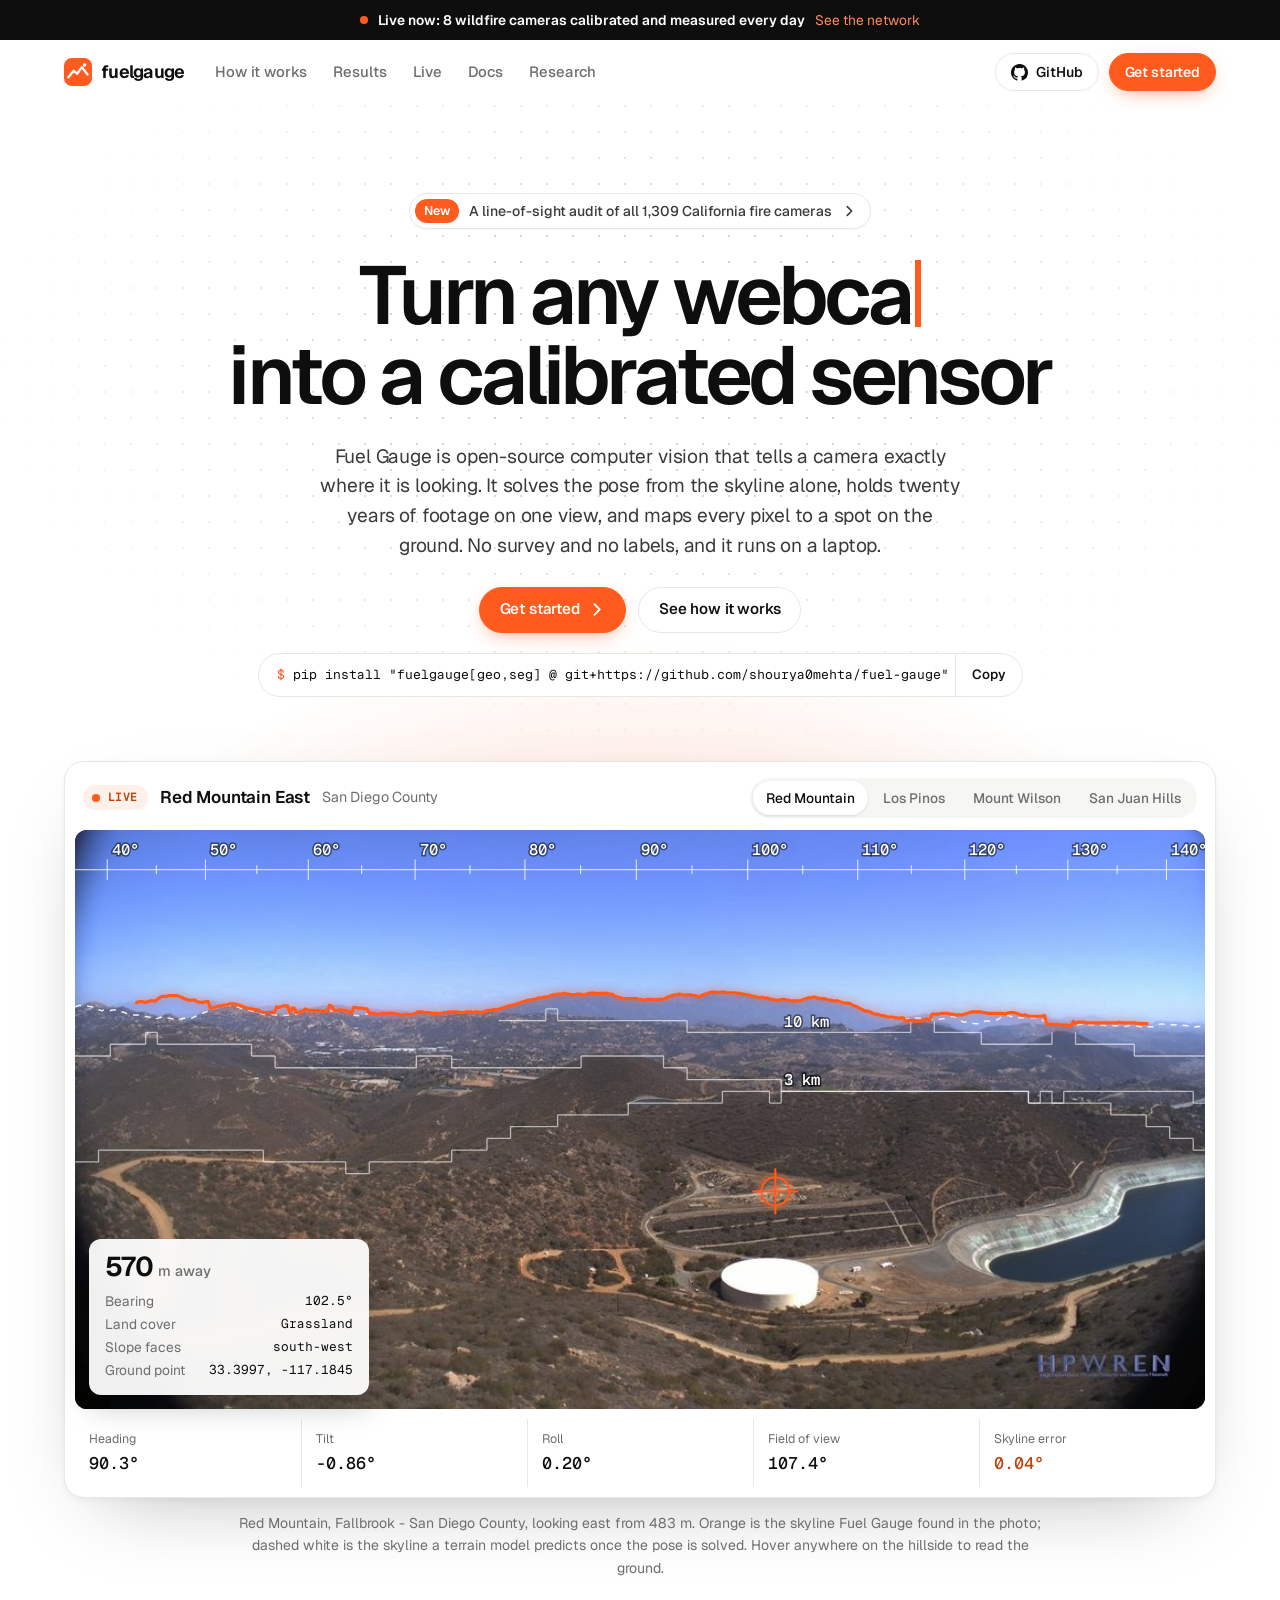
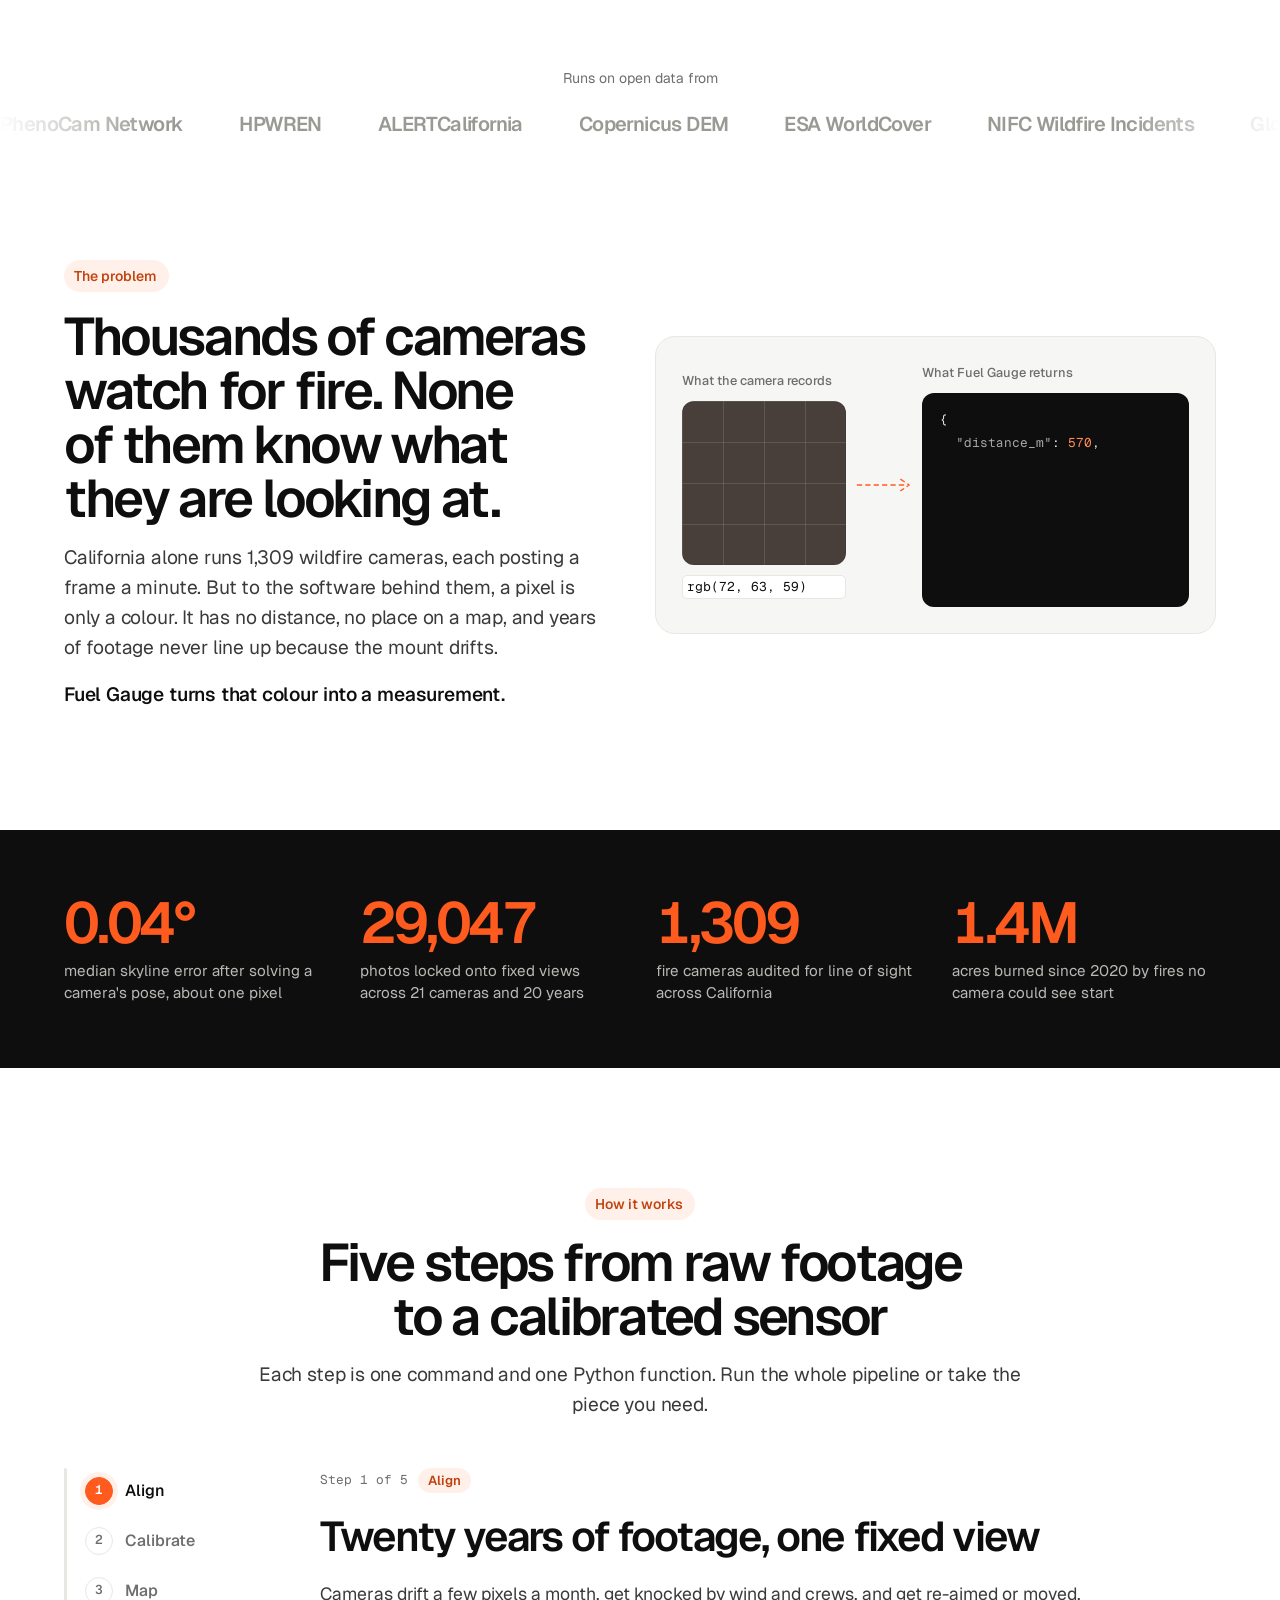
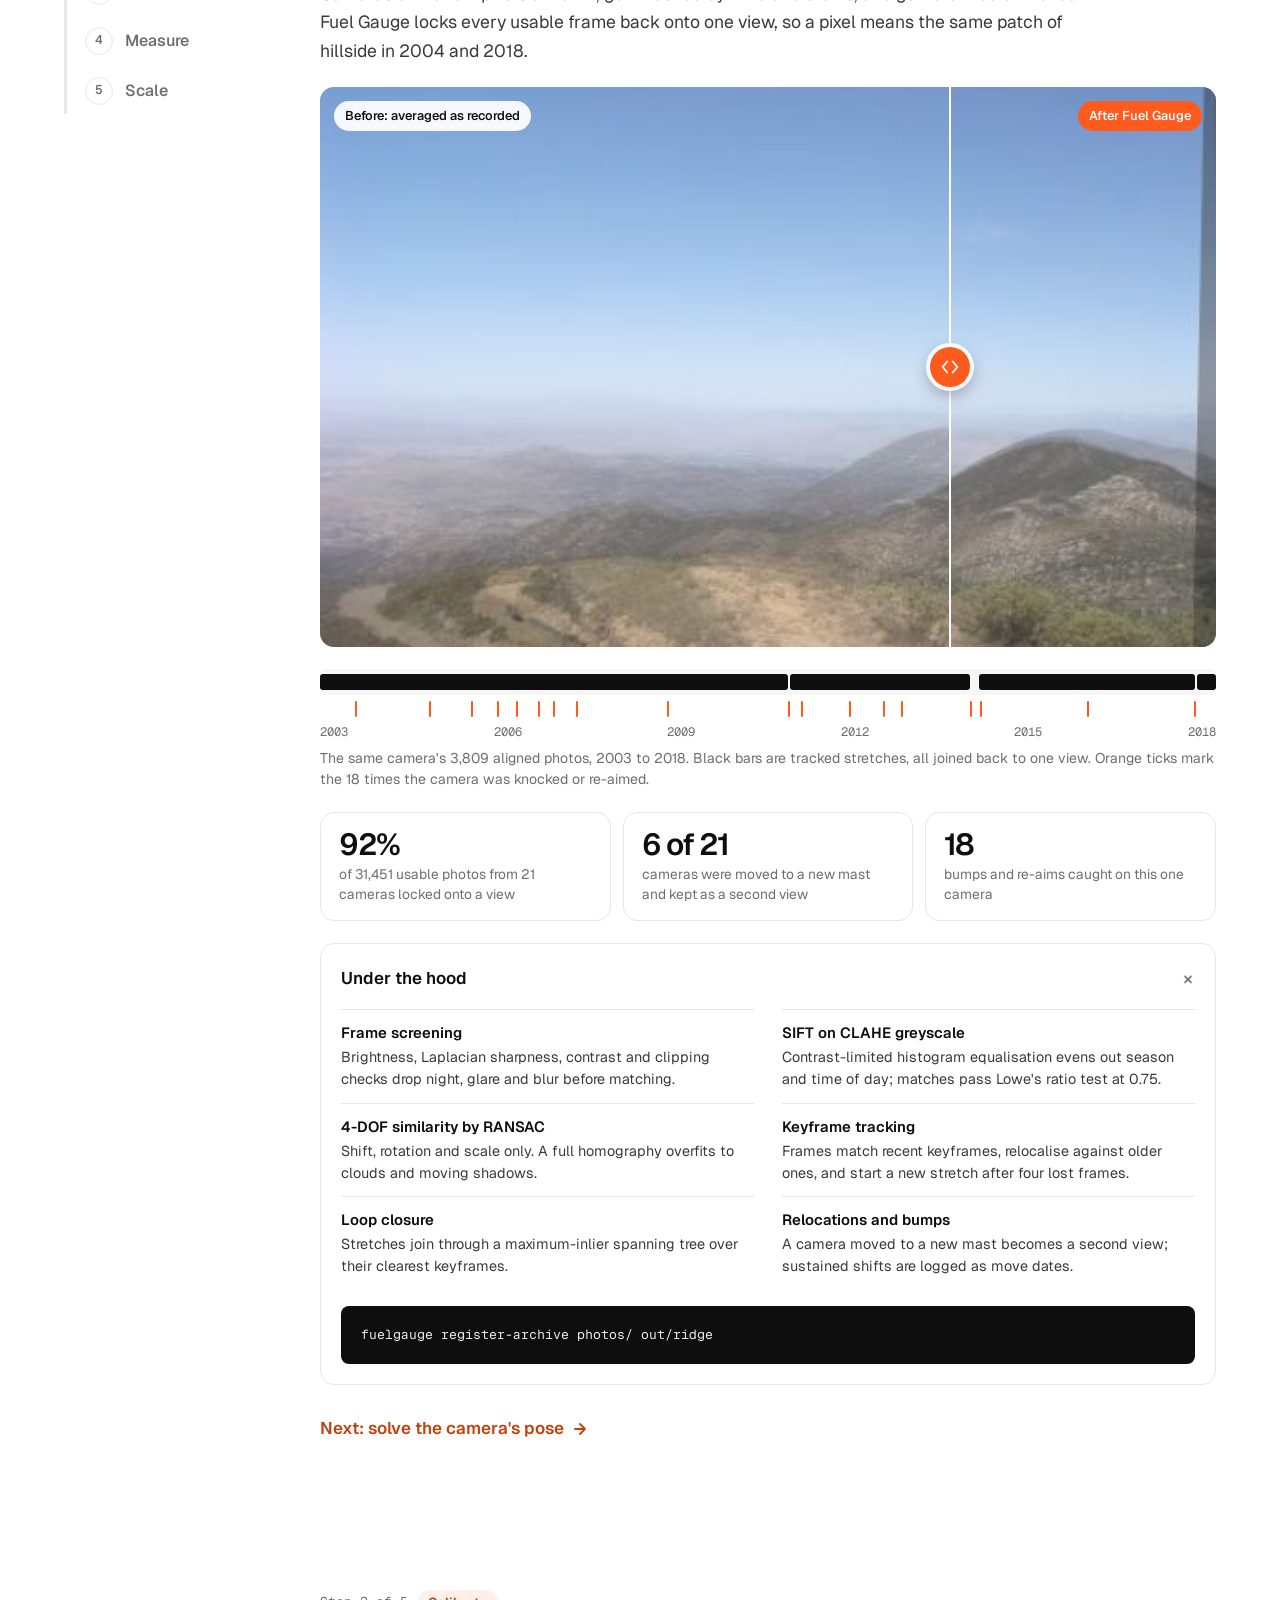
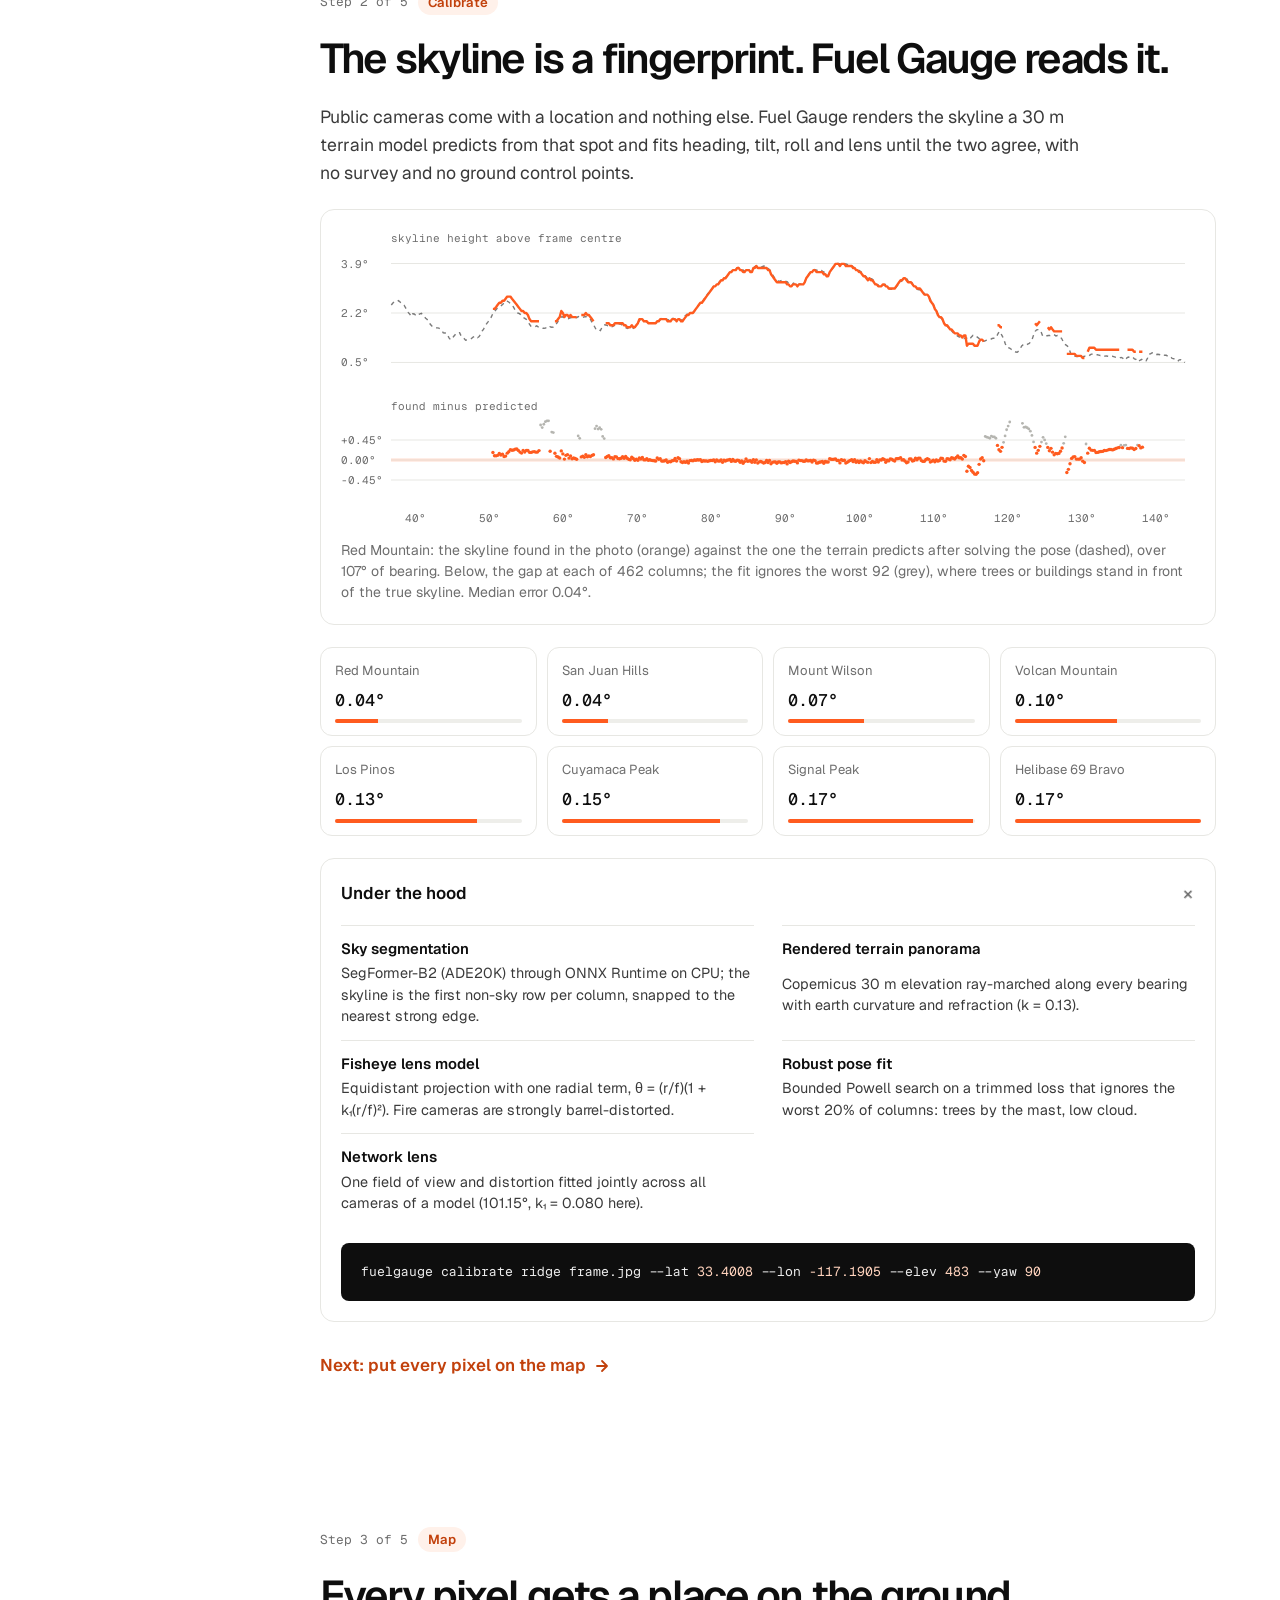
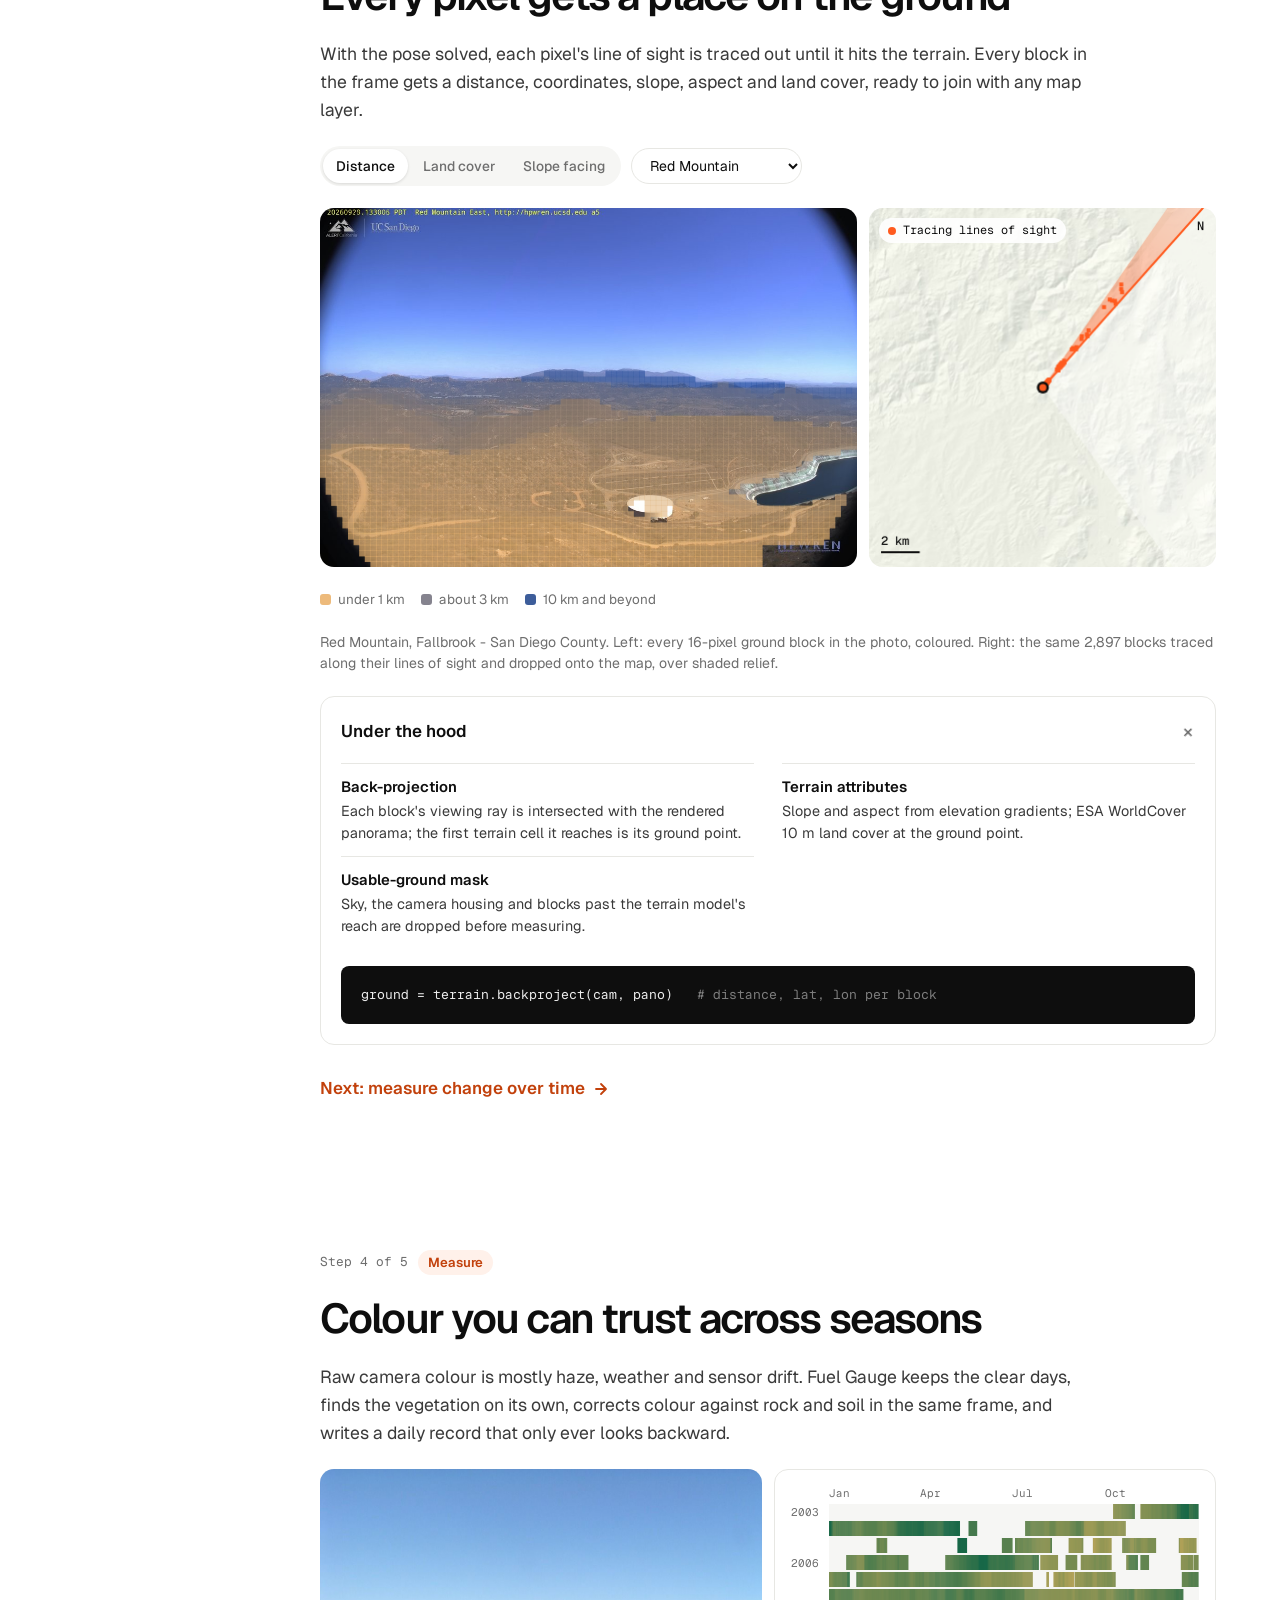
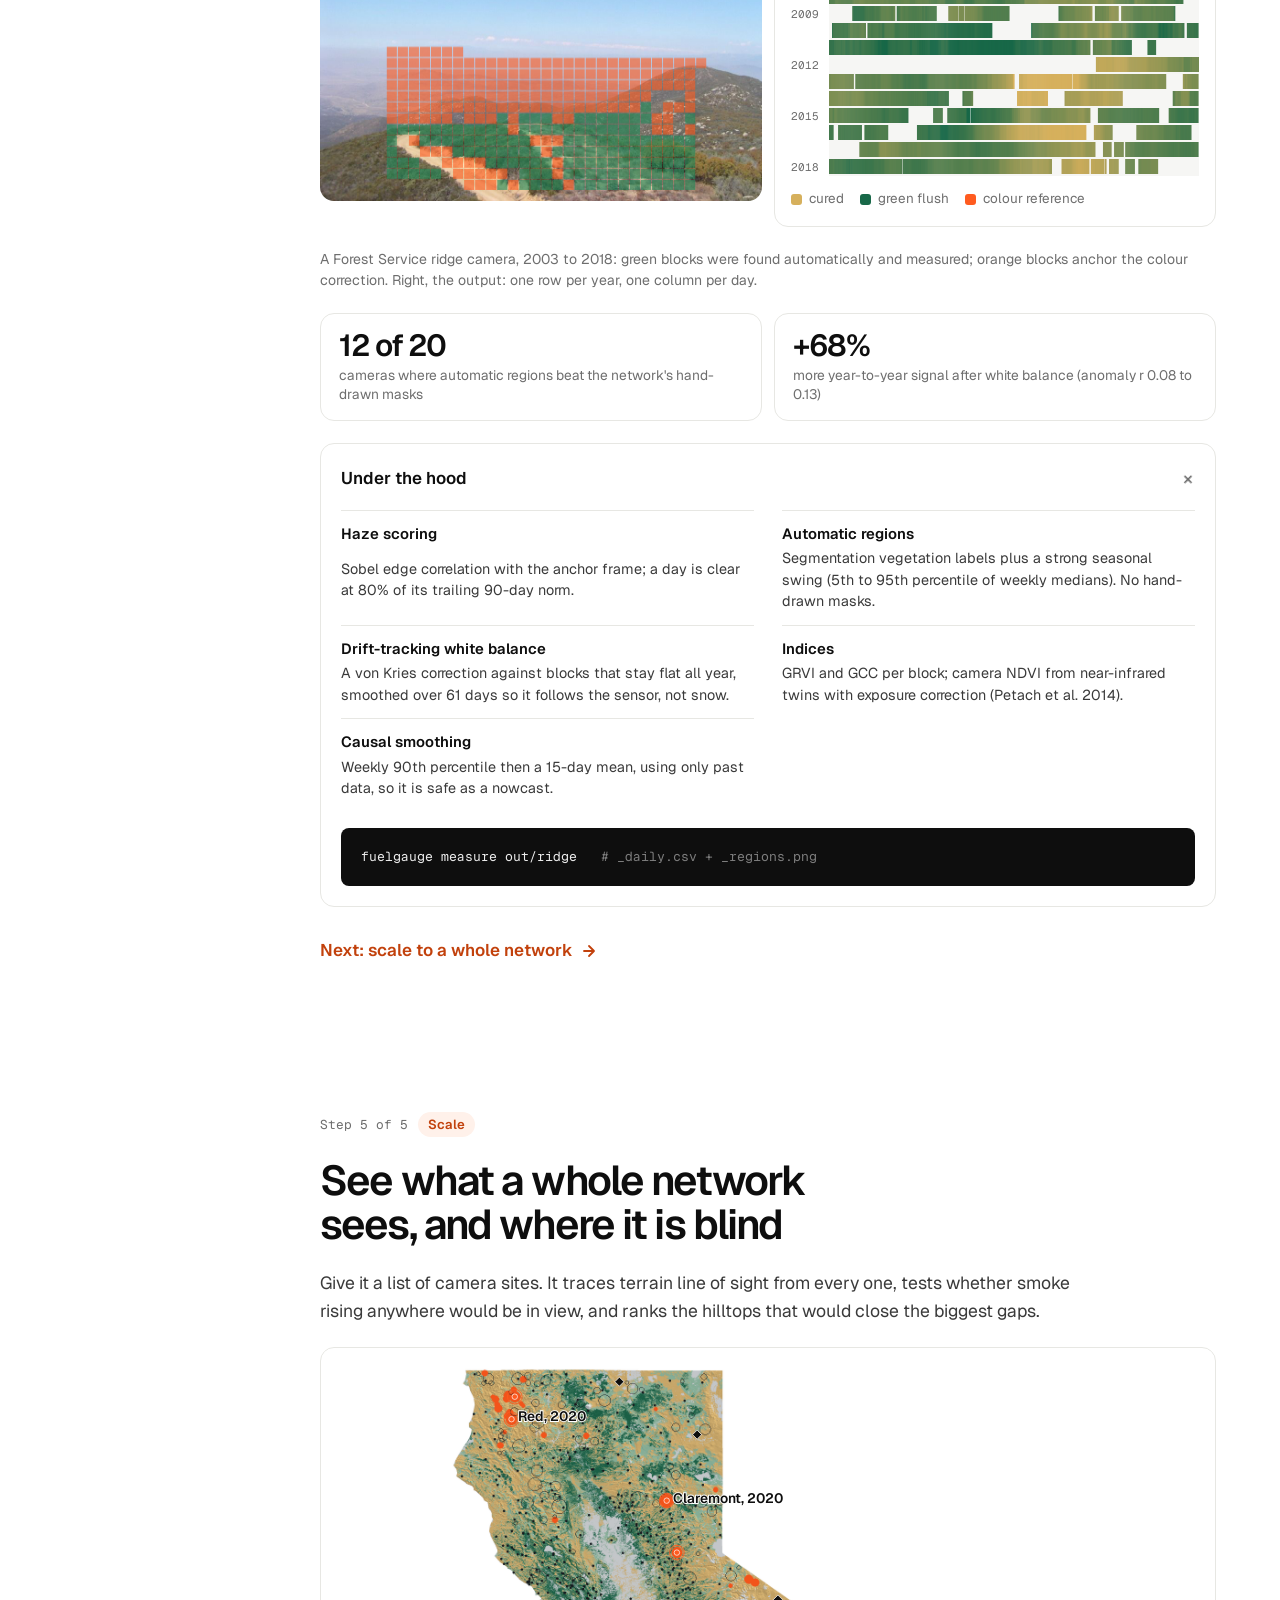
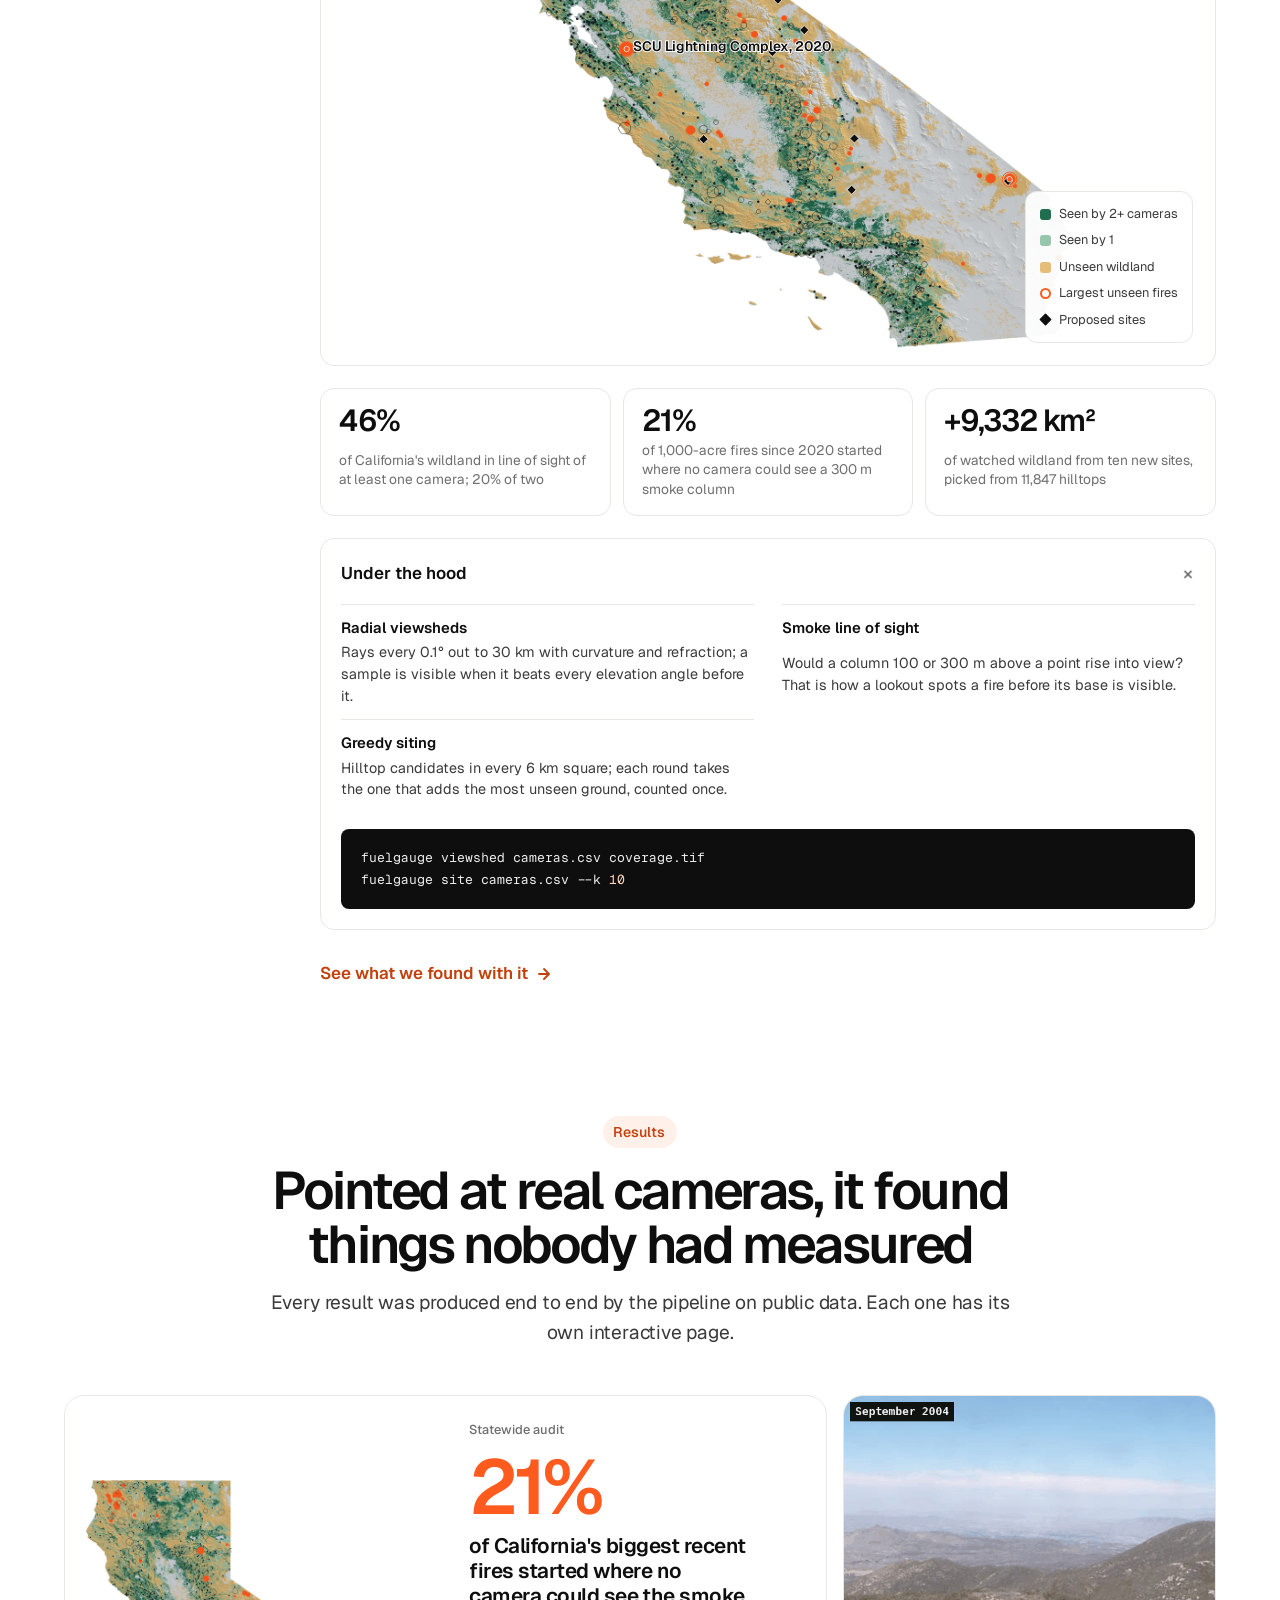
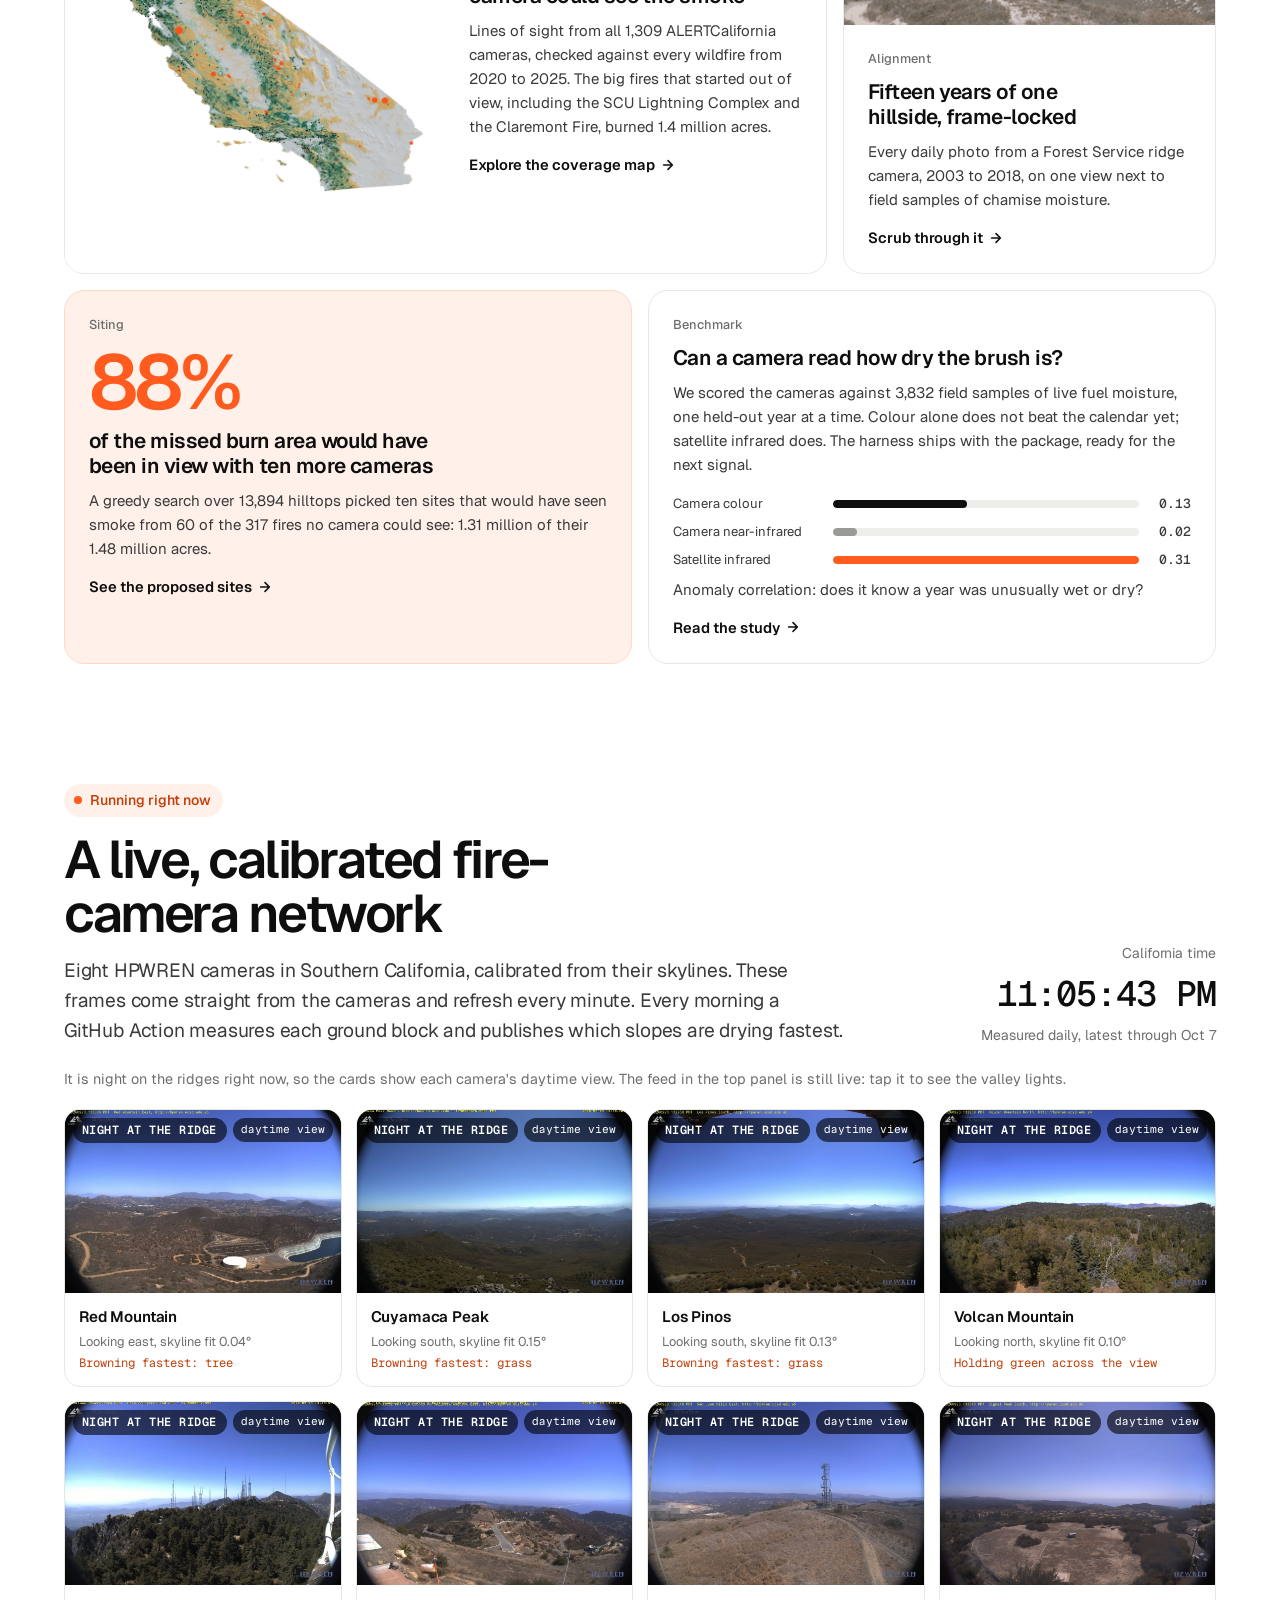
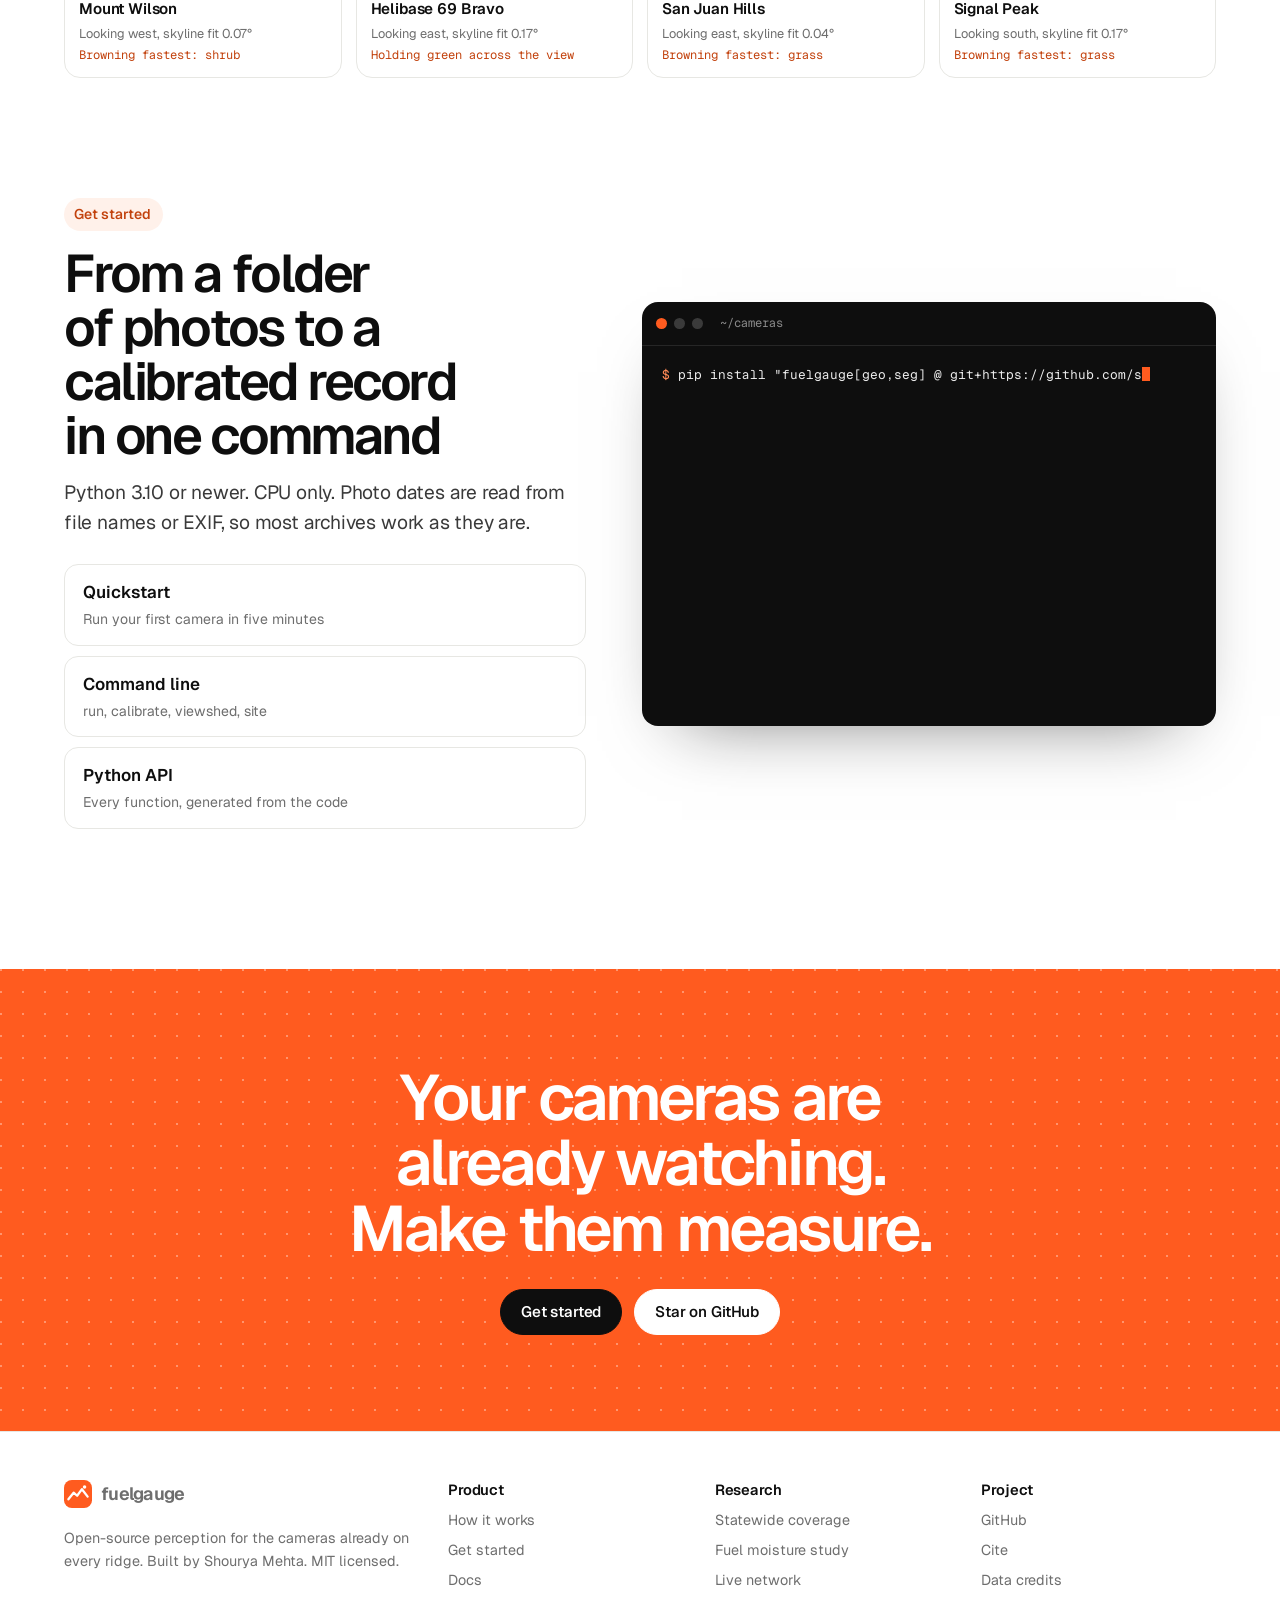
==== commit 2adf1a08: "Rebrand the site: white and orange, Geist, live and animated Landing page rebuilt as a product page:" ====
--- a/docs/index.html
+++ b/docs/index.html
@@ -4,541 +4,376 @@
 <meta charset="utf-8">
 <meta name="viewport" content="width=device-width, initial-scale=1">
 <title>Fuel Gauge</title>
-<meta name="description" content="Open-source Python pipeline that turns fixed outdoor cameras into calibrated instruments: multi-year registration, skyline-based camera calibration, pixel-to-ground mapping, drift-corrected vegetation measurement and camera network coverage.">
-<meta property="og:title" content="Fuel Gauge">
-<meta property="og:description" content="Turn any fixed camera into a measuring instrument. Open-source Python pipeline for fire lookouts, phenology cameras and webcams.">
+<meta name="description" content="Fuel Gauge is open-source computer vision that turns any fixed outdoor camera into a calibrated sensor: pose from the skyline, decades of footage on one view, every pixel mapped to the ground.">
+<meta property="og:title" content="Fuel Gauge: turn any fixed camera into a calibrated sensor">
+<meta property="og:description" content="Pose from the skyline to 0.04 degrees, 20 years of footage on one view, every pixel on the map. Open source.">
 <meta property="og:image" content="assets/live/rm-e-mobo-c_oct.jpg">
-<link rel="icon" href="data:image/svg+xml,%3Csvg xmlns='http://www.w3.org/2000/svg' viewBox='0 0 32 32'%3E%3Crect width='32' height='32' rx='7' fill='%23161B1F'/%3E%3Cpath d='M4 21 L10 14 L14 17 L20 9 L28 18' fill='none' stroke='%23F2541B' stroke-width='3' stroke-linejoin='round' stroke-linecap='round'/%3E%3Cpath d='M4 25 H28' stroke='%23FFFFFF' stroke-opacity='.5' stroke-width='1.5'/%3E%3C/svg%3E">
+<meta name="theme-color" content="#FFFFFF">
+<link rel="icon" href="data:image/svg+xml,%3Csvg xmlns='http://www.w3.org/2000/svg' viewBox='0 0 32 32'%3E%3Crect width='32' height='32' rx='9' fill='%23FF5B1F'/%3E%3Cpath d='M5 22 L11 14.5 L15 18 L20.5 10.5 L27 19' fill='none' stroke='%23fff' stroke-width='2.6' stroke-linejoin='round' stroke-linecap='round'/%3E%3Ccircle cx='23.5' cy='8' r='2' fill='%23fff'/%3E%3C/svg%3E">
 <link rel="preconnect" href="https://fonts.googleapis.com">
 <link rel="preconnect" href="https://fonts.gstatic.com" crossorigin>
-<link rel="stylesheet" href="https://fonts.googleapis.com/css2?family=Archivo:wdth,wght@62..125,100..900&family=JetBrains+Mono:wght@400;500&display=swap">
+<link rel="stylesheet" href="https://fonts.googleapis.com/css2?family=Geist:wght@300..800&family=Geist+Mono:wght@400..600&display=swap">
 <link rel="stylesheet" href="site.css">
-<style>
-/* ---------- hero ---------- */
-.hero { padding-block: 72px 0; }
-.hero-top { display: grid; grid-template-columns: minmax(0, 1.15fr) minmax(0, 1fr); gap: 32px 56px; align-items: end; }
-.hero h1 { max-width: 15ch; }
-.hero .lede { margin-top: 0; }
-.cta { display: flex; flex-wrap: wrap; gap: 12px; margin-top: 28px; align-items: center; }
-.cta .install { flex: 1 1 380px; }
-@media (max-width: 900px) { .hero-top { grid-template-columns: minmax(0, 1fr); } .hero { padding-top: 44px; } }
-
-.instrument { margin-top: 48px; }
-.frame-wrap { position: relative; }
-.frame { position: relative; aspect-ratio: 16 / 9; background: #0E1215; border-radius: var(--radius); overflow: hidden; touch-action: pan-y; cursor: crosshair; }
-.frame img { position: absolute; inset: 0; width: 100%; height: 100%; object-fit: cover; object-position: 50% 100%; display: block; }
-.frame canvas, .frame svg { position: absolute; inset: 0; width: 100%; height: 100%; }
-.frame svg { pointer-events: none; overflow: visible; }
-.sk-det { fill: none; stroke: var(--signal); stroke-width: 3; stroke-linejoin: round; vector-effect: non-scaling-stroke; }
-.sk-dem { fill: none; stroke: #FFFFFF; stroke-width: 1.5; stroke-dasharray: 5 5; vector-effect: non-scaling-stroke; opacity: 0.95; }
-.draw { stroke-dasharray: var(--len); stroke-dashoffset: var(--len); animation: draw 1.6s cubic-bezier(.3,.1,.2,1) 0.25s forwards; }
-@keyframes draw { to { stroke-dashoffset: 0; } }
-.ruler line { stroke: #FFFFFF; stroke-width: 1; vector-effect: non-scaling-stroke; opacity: 0.9; }
-.ruler text, .contour-label { fill: #FFFFFF; font-family: var(--font); font-size: 22px; font-weight: 600; paint-order: stroke; stroke: rgba(10, 14, 16, 0.55); stroke-width: 4px; }
-.readout { position: absolute; right: 14px; bottom: 14px; width: 270px; background: rgba(14, 18, 21, 0.82); color: #F3F6F7; border-radius: var(--radius);
-  padding: 12px 14px; font-size: 0.86rem; line-height: 1.45; backdrop-filter: blur(6px); pointer-events: none; }
-.readout .big { font-size: 1.6rem; font-weight: 700; font-variation-settings: "wdth" 112; line-height: 1.1; }
-.readout dl { display: grid; grid-template-columns: auto 1fr; gap: 2px 12px; margin: 8px 0 0; }
-.readout dt { color: #A9B4BB; }
-.readout dd { margin: 0; text-align: right; font-variant-numeric: tabular-nums; }
-.readout .hint { color: #A9B4BB; }
-@media (max-width: 640px) { .readout { position: static; width: auto; margin-top: 8px; background: var(--bg-2); color: var(--ink); backdrop-filter: none; }
-  .readout dt, .readout .hint { color: var(--slate); } }
-.inst-bar { display: flex; flex-wrap: wrap; gap: 10px 24px; align-items: center; justify-content: space-between; margin-top: 14px; }
-.seg { display: inline-flex; border: 1px solid var(--line); border-radius: var(--radius); overflow: hidden; flex-wrap: wrap; }
-.seg button { border: 0; background: transparent; color: var(--ink-2); font: inherit; font-size: 0.9rem; padding: 8px 14px; cursor: pointer; }
-.seg button + button { border-left: 1px solid var(--line); }
-.seg button[aria-pressed="true"] { background: var(--ink); color: var(--bg); }
-.key { display: flex; flex-wrap: wrap; gap: 6px 18px; font-size: 0.86rem; color: var(--slate); }
-.key span { display: inline-flex; align-items: center; gap: 8px; }
-.key i { display: inline-block; width: 22px; height: 0; border-top: 3px solid var(--signal); }
-.key i.dash { border-top: 2px dashed var(--ink-2); }
-
-/* sources strip */
-.sources { margin-top: 64px; padding-block: 22px; border-block: 1px solid var(--line); display: flex; flex-wrap: wrap; gap: 10px 36px; align-items: baseline; }
-.sources p { color: var(--slate); font-size: 0.9rem; }
-.sources ul { display: flex; flex-wrap: wrap; gap: 8px 30px; list-style: none; margin: 0; padding: 0; }
-.sources li { font-weight: 700; font-variation-settings: "wdth" 112; color: var(--ink-2); font-size: 1rem; letter-spacing: -0.01em; }
-
-/* pipeline map */
-.flow { display: grid; gap: 14px; }
-.lane { display: grid; grid-template-columns: 170px repeat(2, minmax(0, 1fr)) 210px; gap: 0; align-items: stretch; }
-.lane > * { position: relative; }
-.io { padding: 14px 16px; font-size: 0.9rem; color: var(--ink-2); display: grid; align-content: center; gap: 2px; }
-.io code { background: none; padding: 0; font-size: 0.82rem; color: var(--ink); }
-.io.out { border-left: 0; }
-.node { display: grid; gap: 4px; align-content: start; padding: 16px 18px; border: 1px solid var(--line); border-radius: var(--radius); background: var(--bg); text-decoration: none; margin-inline: 14px; }
-.node:hover { border-color: var(--ink); }
-.node b { font-size: 1.05rem; font-variation-settings: "wdth" 112; }
-.node b span { color: var(--signal); margin-right: 8px; }
-.node small { color: var(--slate); font-size: 0.86rem; line-height: 1.4; }
-.node code { font-size: 0.78rem; justify-self: start; margin-top: 6px; }
-.node.wide-node { grid-column: span 2; }
-.node .cmds { display: flex; flex-wrap: wrap; gap: 8px; }
-@media (max-width: 900px) { .node.wide-node { grid-column: auto; } }
-.lane .node::after { content: ""; position: absolute; top: 50%; right: -15px; width: 16px; border-top: 2px solid var(--ink); }
-.lane .node::before { content: ""; position: absolute; top: calc(50% - 4px); right: -16px; border: 5px solid transparent; border-left: 6px solid var(--ink); border-right: 0; transform: translateX(0); }
-.lane .io.in::after { content: ""; position: absolute; top: 50%; right: 0; width: 14px; border-top: 2px solid var(--ink); }
-.lane-name { font-size: 0.9rem; color: var(--slate); margin: 6px 0 -4px; }
-.join { font-size: 0.95rem; color: var(--ink-2); max-width: 70ch; padding-top: 6px; }
-@media (max-width: 900px) {
-  .lane { grid-template-columns: minmax(0, 1fr); gap: 10px; }
-  .node { margin: 0; }
-  .lane .node::after, .lane .node::before, .lane .io.in::after { display: none; }
-  .io { padding: 4px 0; }
-}
-
-/* stage chapters */
-.stage { padding-block: 104px 0; display: grid; gap: 36px; }
-.stage-head { display: grid; grid-template-columns: 72px minmax(0, 1fr); gap: 0 20px; align-items: start; max-width: 900px; }
-.stage-num { font-size: 3.2rem; line-height: 0.9; font-weight: 800; font-variation-settings: "wdth" 125; color: var(--signal); }
-.stage-head h2 { margin-bottom: 14px; }
-.stage-body { display: grid; grid-template-columns: minmax(0, 5fr) minmax(0, 7fr); gap: 48px; align-items: start; }
-.stage-body.flip > :first-child { order: 2; }
-@media (max-width: 960px) { .stage-body { grid-template-columns: minmax(0, 1fr); gap: 32px; } .stage-body.flip > :first-child { order: 0; } .stage-head { grid-template-columns: minmax(0, 1fr); } .stage-num { font-size: 2.4rem; margin-bottom: 8px; } }
-.how h3 { font-size: 1.02rem; margin-bottom: 4px; font-variation-settings: "wdth" 108; }
-.tech { list-style: none; margin: 0 0 24px; padding: 0; }
-.tech li { display: grid; gap: 3px; padding: 14px 0; border-top: 1px solid var(--line); }
-.tech li:last-child { border-bottom: 1px solid var(--line); }
-.tech b { font-weight: 650; font-size: 0.98rem; }
-.tech p { font-size: 0.94rem; color: var(--ink-2); line-height: 1.55; }
-.proof { display: grid; gap: 14px; }
-.stat-line { display: flex; flex-wrap: wrap; gap: 8px 32px; padding-top: 4px; }
-.stat-line div { display: grid; gap: 0; }
-.stat-line b { font-size: 2rem; font-weight: 750; font-variation-settings: "wdth" 115; line-height: 1.1; letter-spacing: -0.02em; }
-.stat-line span { font-size: 0.88rem; color: var(--slate); max-width: 26ch; line-height: 1.35; }
-.cap { font-size: 0.88rem; color: var(--slate); line-height: 1.5; }
-
-.how pre.code { font-size: 0.8rem; }
-
-/* registration compare */
-.compare { position: relative; aspect-ratio: 4 / 3; border-radius: var(--radius); overflow: hidden; background: var(--bg-2); user-select: none; touch-action: pan-y; }
-.compare img { position: absolute; inset: 0; width: 100%; height: 100%; object-fit: cover; display: block; }
-.compare .after { clip-path: inset(0 0 0 var(--cut, 50%)); }
-.compare .handle { position: absolute; top: 0; bottom: 0; left: var(--cut, 50%); width: 2px; background: #FFFFFF; transform: translateX(-1px); }
-.compare .handle::after { content: ""; position: absolute; top: 50%; left: 50%; width: 34px; height: 34px; border-radius: 50%; background: var(--signal); transform: translate(-50%, -50%);
-  box-shadow: 0 0 0 3px #FFFFFF; }
-.compare .tag { position: absolute; top: 12px; padding: 4px 10px; border-radius: 4px; background: rgba(14, 18, 21, 0.75); color: #FFFFFF; font-size: 0.82rem; }
-.compare .tag.l { left: 12px; } .compare .tag.r { right: 12px; }
-.compare input { position: absolute; inset: 0; width: 100%; height: 100%; opacity: 0; cursor: ew-resize; margin: 0; }
-.track { display: grid; gap: 6px; }
-.track .row { position: relative; height: 22px; background: var(--bg-2); border-radius: 3px; }
-.track .row i { position: absolute; top: 4px; bottom: 4px; border-radius: 2px; background: var(--field); }
-.track .moves { position: relative; height: 14px; }
-.track .moves i { position: absolute; top: 0; bottom: 0; width: 2px; background: var(--signal); }
-.track .axis { display: flex; justify-content: space-between; font-size: 0.78rem; color: var(--slate); font-variant-numeric: tabular-nums; }
-
-/* skyline chart */
-.chart { width: 100%; display: block; overflow: visible; }
-.chart text { font-family: var(--font); font-size: 12px; fill: var(--slate); }
-.chart .grid line { stroke: var(--line); }
-.errs { width: 100%; border-collapse: collapse; font-size: 0.9rem; }
-.errs td { padding: 7px 0; border-bottom: 1px solid var(--line); font-variant-numeric: tabular-nums; }
-.errs td:last-child { text-align: right; }
-.errs .bar { display: inline-block; height: 6px; background: var(--signal); border-radius: 3px; vertical-align: middle; margin-right: 10px; }
-
-/* georeference */
-.geo { display: grid; grid-template-columns: minmax(0, 1.5fr) minmax(0, 1fr); gap: 14px; align-items: start; }
-.geo .photo { position: relative; aspect-ratio: 3 / 2; border-radius: var(--radius); overflow: hidden; background: var(--bg-2); }
-.geo .photo img, .geo .photo canvas { position: absolute; inset: 0; width: 100%; height: 100%; }
-.geo .photo img { object-fit: cover; }
-.geo .map { position: relative; aspect-ratio: 1; border-radius: var(--radius); overflow: hidden; background: var(--bg-2); }
-.geo .map canvas { position: absolute; inset: 0; width: 100%; height: 100%; }
-@media (max-width: 640px) { .geo { grid-template-columns: minmax(0, 1fr); } }
-.swatches { display: flex; flex-wrap: wrap; gap: 4px 14px; font-size: 0.84rem; color: var(--slate); }
-.swatches span { display: inline-flex; align-items: center; gap: 6px; }
-.swatches i { width: 11px; height: 11px; border-radius: 2px; display: inline-block; }
-
-/* measure */
-.roi { position: relative; aspect-ratio: 4 / 3; border-radius: var(--radius); overflow: hidden; background: var(--bg-2); }
-.roi img, .roi canvas { position: absolute; inset: 0; width: 100%; height: 100%; }
-.roi img { object-fit: cover; }
-
-/* coverage */
-.cov img { width: 100%; height: auto; display: block; border-radius: var(--radius); }
-
-/* honest evaluation */
-.eval { display: grid; grid-template-columns: minmax(0, 1fr) minmax(0, 1fr); gap: 48px; align-items: start; }
-@media (max-width: 960px) { .eval { grid-template-columns: minmax(0, 1fr); } }
-.score { width: 100%; border-collapse: collapse; font-size: 0.94rem; }
-.score th, .score td { text-align: right; padding: 10px 0 10px 12px; border-bottom: 1px solid var(--line); font-variant-numeric: tabular-nums; }
-.score th:first-child, .score td:first-child { text-align: left; padding-left: 0; }
-.score th { font-weight: 600; font-size: 0.84rem; color: var(--slate); vertical-align: bottom; }
-.score tr.hi td { font-weight: 650; }
-
-/* results */
-.results { display: grid; grid-template-columns: minmax(0, 1.3fr) minmax(0, 1fr); gap: 28px; }
-.results a { text-decoration: none; display: grid; gap: 10px; align-content: start; }
-.results a:hover h3 { text-decoration: underline; text-underline-offset: 4px; text-decoration-thickness: 2px; }
-.results img { width: 100%; display: block; border-radius: var(--radius); background: var(--bg-2); }
-.results .lead img { aspect-ratio: 600 / 370; object-fit: cover; }
-.results .side { display: grid; gap: 28px; align-content: start; }
-.results .side a { grid-template-columns: 150px minmax(0, 1fr); gap: 16px; align-items: start; }
-.results .side img { aspect-ratio: 4 / 3; object-fit: cover; }
-.results p { font-size: 0.95rem; color: var(--ink-2); }
-@media (max-width: 960px) { .results { grid-template-columns: minmax(0, 1fr); } }
-@media (max-width: 520px) { .results .side a { grid-template-columns: minmax(0, 1fr); } }
-
-/* get started */
-.start { display: grid; grid-template-columns: minmax(0, 1fr); gap: 48px; }
-.outputs { display: grid; grid-template-columns: repeat(2, minmax(0, 1fr)); column-gap: 40px; }
-@media (max-width: 860px) { .outputs { grid-template-columns: minmax(0, 1fr); } }
-.tabs { display: flex; gap: 0; border-bottom: 1px solid var(--line); margin-bottom: 14px; }
-.tabs button { border: 0; background: none; font: inherit; font-size: 0.95rem; color: var(--slate); padding: 8px 14px 10px; cursor: pointer; border-bottom: 2px solid transparent; margin-bottom: -1px; }
-.tabs button[aria-selected="true"] { color: var(--ink); border-bottom-color: var(--signal); font-weight: 600; }
-.outputs { list-style: none; margin: 0; padding: 0; }
-.outputs li { display: grid; grid-template-columns: minmax(0, 15ch) minmax(0, 1fr); gap: 16px; padding: 12px 0; border-top: 1px solid var(--line); font-size: 0.94rem; }
-.outputs { border-bottom: 1px solid var(--line); }
-.outputs code { background: none; padding: 0; font-size: 0.82rem; }
-.outputs p { color: var(--ink-2); }
-.closing { margin-top: 112px; padding: 56px 0 0; border-top: 1px solid var(--line); display: grid; grid-template-columns: minmax(0, 1fr) auto; gap: 24px; align-items: end; }
-@media (max-width: 760px) { .closing { grid-template-columns: minmax(0, 1fr); } }
-</style>
+<link rel="stylesheet" href="landing.css">
 </head>
 <body>
-<header class="nav">
+<div class="announce"><a href="#live"><span class="pulse"></span><b id="ann-text">Live now: 8 wildfire cameras calibrated and measured every day</b><span class="go">See the network</span></a></div>
+<header class="nav" id="nav">
   <div class="wrap">
     <a class="brand" href="./" aria-label="Fuel Gauge home">
-      <svg viewBox="0 0 32 32" aria-hidden="true"><rect width="32" height="32" rx="7" fill="var(--ink)"/><path d="M4 21 L10 14 L14 17 L20 9 L28 18" fill="none" stroke="var(--signal)" stroke-width="3" stroke-linejoin="round" stroke-linecap="round"/><path d="M4 25 H28" stroke="var(--bg)" stroke-opacity=".55" stroke-width="1.5"/></svg>
-      Fuel Gauge
+      <svg viewBox="0 0 32 32" aria-hidden="true"><rect width="32" height="32" rx="9" fill="#FF5B1F"/><path d="M5 22 L11 14.5 L15 18 L20.5 10.5 L27 19" fill="none" stroke="#fff" stroke-width="2.6" stroke-linejoin="round" stroke-linecap="round"/><circle cx="23.5" cy="8" r="2" fill="#fff"/></svg>
+      fuelgauge
     </a>
     <nav aria-label="Main">
-      <a href="#pipeline">How it works</a>
+      <a href="#how">How it works</a>
       <a href="#results">Results</a>
+      <a href="#live">Live</a>
       <a href="docs.html">Docs</a>
       <a href="research.html">Research</a>
     </nav>
     <span class="spacer"></span>
-    <a class="btn small" href="https://github.com/shourya0mehta/fuel-gauge">
-      <svg viewBox="0 0 16 16" aria-hidden="true" fill="currentColor"><path d="M8 0C3.58 0 0 3.58 0 8c0 3.54 2.29 6.53 5.47 7.59.4.07.55-.17.55-.38 0-.19-.01-.82-.01-1.49-2.01.37-2.53-.49-2.69-.94-.09-.23-.48-.94-.82-1.13-.28-.15-.68-.52-.01-.53.63-.01 1.08.58 1.23.82.72 1.21 1.87.87 2.33.66.07-.52.28-.87.51-1.07-1.78-.2-3.64-.89-3.64-3.95 0-.87.31-1.59.82-2.15-.08-.2-.36-1.02.08-2.12 0 0 .67-.21 2.2.82.64-.18 1.32-.27 2-.27.68 0 1.36.09 2 .27 1.53-1.04 2.2-.82 2.2-.82.44 1.1.16 1.92.08 2.12.51.56.82 1.27.82 2.15 0 3.07-1.87 3.75-3.65 3.95.29.25.54.73.54 1.48 0 1.07-.01 1.93-.01 2.2 0 .21.15.46.55.38A8.01 8.01 0 0 0 16 8c0-4.42-3.58-8-8-8Z"/></svg>
-      GitHub
-    </a>
+    <div class="actions">
+      <a class="btn small" href="https://github.com/shourya0mehta/fuel-gauge" aria-label="GitHub">
+        <svg viewBox="0 0 16 16" aria-hidden="true" fill="currentColor"><path d="M8 0C3.58 0 0 3.58 0 8c0 3.54 2.29 6.53 5.47 7.59.4.07.55-.17.55-.38 0-.19-.01-.82-.01-1.49-2.01.37-2.53-.49-2.69-.94-.09-.23-.48-.94-.82-1.13-.28-.15-.68-.52-.01-.53.63-.01 1.08.58 1.23.82.72 1.21 1.87.87 2.33.66.07-.52.28-.87.51-1.07-1.78-.2-3.64-.89-3.64-3.95 0-.87.31-1.59.82-2.15-.08-.2-.36-1.02.08-2.12 0 0 .67-.21 2.2.82.64-.18 1.32-.27 2-.27.68 0 1.36.09 2 .27 1.53-1.04 2.2-.82 2.2-.82.44 1.1.16 1.92.08 2.12.51.56.82 1.27.82 2.15 0 3.07-1.87 3.75-3.65 3.95.29.25.54.73.54 1.48 0 1.07-.01 1.93-.01 2.2 0 .21.15.46.55.38A8.01 8.01 0 0 0 16 8c0-4.42-3.58-8-8-8Z"/></svg>
+        <span class="gh-label">GitHub</span>
+      </a>
+      <a class="btn small primary" href="#start">Get started</a>
+    </div>
   </div>
 </header>
 
 <main>
-<section class="hero wrap">
-  <div class="hero-top">
-    <h1>Turn any fixed camera into a measuring instrument</h1>
-    <div>
-      <p class="lede">Fuel Gauge is an open-source Python pipeline for fire lookouts, phenology cameras and webcams. Give it a folder of photos and a location. It keeps years of frames aligned, works out where the camera points from the skyline alone, ties every pixel to the ground and hands back a daily vegetation record you can compare across seasons.</p>
-    </div>
-  </div>
-  <div class="cta">
+<!-- ============ HERO ============ -->
+<section class="hero">
+  <div class="hero-bg" aria-hidden="true"></div>
+  <div class="wrap hero-copy">
+    <a class="chip" href="#results"><span class="chip-new">New</span>A line-of-sight audit of all 1,309 California fire cameras<svg class="arr" viewBox="0 0 16 16" aria-hidden="true"><path d="M6 3l5 5-5 5" fill="none" stroke="currentColor" stroke-width="1.8" stroke-linecap="round" stroke-linejoin="round"/></svg></a>
+    <h1>Turn any <span class="typed" id="typed">fire lookout</span><span class="caret" aria-hidden="true"></span><br>into a calibrated sensor</h1>
+    <p class="lede">Fuel Gauge is open-source computer vision that tells a camera exactly where it is looking. It solves the pose from the skyline alone, holds twenty years of footage on one view, and maps every pixel to a spot on the ground. No survey and no labels, and it runs on a laptop.</p>
+    <div class="cta">
+      <a class="btn primary" href="#start">Get started<svg class="arr" viewBox="0 0 16 16" aria-hidden="true"><path d="M6 3l5 5-5 5" fill="none" stroke="currentColor" stroke-width="1.8" stroke-linecap="round" stroke-linejoin="round"/></svg></a>
+      <a class="btn" href="#how">See how it works</a>
+    </div>
     <div class="install">
       <code><span class="p">$ </span>pip install "fuelgauge[geo,seg] @ git+https://github.com/shourya0mehta/fuel-gauge"</code>
       <button type="button" data-copy='pip install "fuelgauge[geo,seg] @ git+https://github.com/shourya0mehta/fuel-gauge"'>Copy</button>
     </div>
-    <a class="btn primary" href="#start">Get started</a>
-    <a class="btn" href="docs.html">Read the docs</a>
-  </div>
-
-  <figure class="instrument" style="margin-inline:0">
-    <div class="frame-wrap">
-    <div class="frame" id="frame">
-      <img id="frame-img" alt="">
-      <canvas id="frame-ov"></canvas>
-      <svg id="frame-svg" viewBox="0 0 1536 1024" preserveAspectRatio="xMidYMax slice" aria-hidden="true"></svg>
-    </div>
-    <div class="readout" id="readout" aria-live="polite"></div>
-    </div>
-    <div class="inst-bar">
-      <div class="seg" id="cam-switch" role="group" aria-label="Fire camera"></div>
-      <div class="key">
-        <span><i></i>Skyline found in the photo</span>
-        <span><i class="dash"></i>Skyline the terrain model predicts</span>
-      </div>
-    </div>
-    <figcaption class="cap" id="frame-cap" style="margin-top:10px"></figcaption>
-  </figure>
-
-  <div class="sources">
-    <p>Built and tested on public archives from</p>
-    <ul>
-      <li>PhenoCam Network</li><li>HPWREN</li><li>ALERTCalifornia</li><li>Copernicus DEM</li><li>ESA WorldCover</li><li>Globe-LFMC</li>
-    </ul>
-  </div>
-</section>
-
-<section class="section wrap" id="pipeline">
-  <div class="section-head">
-    <h2>From a folder of photos to a calibrated record</h2>
-    <p class="lede">Fixed cameras get bumped, re-aimed and replaced, their colours drift, and nobody wrote down which way they point. The pipeline fixes each of those in turn. Every stage is a command and a Python function, so you can run the whole thing or take the piece you need.</p>
-  </div>
-  <div class="flow">
-    <p class="lane-name">Through time</p>
-    <div class="lane">
-      <div class="io in"><code>photos/</code><span>years of photos from one camera</span></div>
-      <a class="node" href="#register"><b><span>1</span>Register</b><small>Lock every photo onto a fixed view</small><code>fuelgauge register-archive</code></a>
-      <a class="node" href="#measure"><b><span>2</span>Measure</b><small>Clear days, automatic regions, drift-free colour</small><code>fuelgauge measure</code></a>
-      <div class="io out"><code>_daily.csv</code><span>daily greenness per view, plus a regions image</span></div>
-    </div>
-    <p class="lane-name">Across the ground</p>
-    <div class="lane">
-      <div class="io in"><code>frame.jpg</code><span>one photo, plus latitude, longitude and height</span></div>
-      <a class="node" href="#calibrate"><b><span>3</span>Calibrate</b><small>Heading, tilt, roll and lens from the skyline</small><code>fuelgauge calibrate</code></a>
-      <a class="node" href="#georeference"><b><span>4</span>Georeference</b><small>Distance, place and land cover for every pixel block</small><code>terrain.backproject</code></a>
-      <div class="io out"><code>_lookup.npz</code><span>pixel to ground lookup</span></div>
-    </div>
-    <p class="lane-name">Across a network</p>
-    <div class="lane">
-      <div class="io in"><code>cameras.csv</code><span>where your cameras stand</span></div>
-      <a class="node wide-node" href="#coverage"><b><span>5</span>Map coverage and site new cameras</b><small>Terrain line of sight from every camera, then a greedy search for the hilltops that would see the most of what is missed</small><span class="cmds"><code>fuelgauge viewshed</code><code>fuelgauge site</code></span></a>
-      <div class="io out"><code>coverage.tif</code><span>cameras in view of each cell, and ranked sites</span></div>
-    </div>
-    <p class="join">Run the first two lanes on the same camera and each patch of hillside gets both a history and a place on the map, which is how the live fire-camera network on this site is built.</p>
-  </div>
-</section>
-
-<section class="stage wrap" id="register">
-  <div class="stage-head"><span class="stage-num">1</span><div><h2>Keep years of photos on one view</h2>
-    <p class="lede">A camera on a pole drifts a few pixels a month, gets knocked by wind and maintenance crews, and is sometimes re-aimed or moved to a new mast. Registration puts every usable photo back onto one shared view, so a pixel means the same patch of ground in 2004 and 2018.</p></div></div>
-  <div class="stage-body">
-    <div class="how">
-      <h3>Under the hood</h3>
-      <ul class="tech">
-        <li><b>Frame screening</b><p>Brightness, Laplacian variance (sharpness), contrast and clipped-pixel checks drop night, glare, blank and blurred frames before any matching.</p></li>
-        <li><b>SIFT on CLAHE greyscale</b><p>Contrast-limited adaptive histogram equalisation evens out light between seasons and times of day, then SIFT keypoints are matched with Lowe's ratio test at 0.75.</p></li>
-        <li><b>4-degree-of-freedom similarity by RANSAC</b><p>Shift, rotation and scale only. Fixed cameras pan, tilt and zoom a little; a full homography overfits to clouds and moving shadows.</p></li>
-        <li><b>Keyframe tracking</b><p>Each photo is matched to the recent keyframes of its stretch, relocalised against older ones when that fails, and a new stretch starts after four frames in a row are lost.</p></li>
-        <li><b>Loop closure</b><p>Stretches are joined by matching their clearest keyframes and keeping a maximum-inlier spanning tree, with at least 30 inliers per link.</p></li>
-        <li><b>Relocated and featureless cameras</b><p>A camera moved to a new spot keeps those years as a second view with its own regions. Open grass close-ups with nothing to match are measured in place instead of dropped.</p></li>
-      </ul>
-<pre class="code"><span class="k">from</span> fuelgauge <span class="k">import</span> track
-res = track.track(frames, track.Matcher())
-views = track.group_views(res, times)   <span class="c"># loop closure</span>
-moves = track.sustained_moves(times, tx, ty)</pre>
-    </div>
-    <div class="proof">
-      <div class="compare" id="compare">
-        <img src="assets/hero/raw_avg.jpg" alt="Three photos from 2007, 2008 and 2013 averaged as recorded: three hills and a smeared road">
-        <img class="after" src="assets/hero/reg_avg.jpg" alt="The same three photos averaged after registration: one sharp hill and road">
-        <span class="tag l">Averaged as recorded</span><span class="tag r">After registration</span>
-        <div class="handle"></div>
-        <input type="range" min="0" max="100" value="50" aria-label="Drag to compare before and after registration">
-      </div>
-      <p class="cap">Three photos from one San Bernardino National Forest camera, taken in 2007, 2008 and 2013, averaged together. As recorded they smear into three hills. Registered, they agree to the pixel.</p>
-      <div class="track" id="seg-track"></div>
-      <div class="stat-line" id="reg-stats"></div>
-    </div>
-  </div>
-</section>
-
-<section class="stage wrap" id="measure">
-  <div class="stage-head"><span class="stage-num">2</span><div><h2>Measure change you can compare across years</h2>
-    <p class="lede">Raw camera colour is mostly weather, haze and sensor drift. The measure step keeps the clear days, finds the vegetation on its own and corrects colour against rock and soil in the same frame, then writes a daily series that only ever looks backward.</p></div></div>
-  <div class="stage-body flip">
-    <div class="how">
-      <h3>Under the hood</h3>
-      <ul class="tech">
-        <li><b>Haze scoring</b><p>Sobel edge strength of each registered frame is correlated with the anchor frame. A day counts as clear at 80% or more of its trailing 90-day norm, so a re-aim does not read as months of fog.</p></li>
-        <li><b>Automatic regions</b><p>Blocks the segmentation model calls vegetation and that swing strongly with the seasons (5th to 95th percentile of weekly medians) are measured. No hand-drawn masks.</p></li>
-        <li><b>Drift-tracking white balance</b><p>Blocks that stay flat all year (rock, soil, road, distant ridgelines) set a von Kries correction of red and blue against green, smoothed over a trailing 61 days so it follows the sensor, not snow or wet soil.</p></li>
-        <li><b>Vegetation indices</b><p>GRVI = (G − R)/(G + R) and GCC = G/(R + G + B) per block. Cameras that take near-infrared twins also give camera NDVI, with exposure correction after Petach et al. (2014).</p></li>
-        <li><b>Causal smoothing</b><p>A weekly 90th percentile, then a 15-day mean, using only data up to each day, so the series is safe to use as a nowcast.</p></li>
-      </ul>
-<pre class="code"><span class="k">from</span> fuelgauge.measure <span class="k">import</span> measure
-daily, regions, info = measure(<span class="s">"out/mycam_blocks.npz"</span>, <span class="s">"out/mycam"</span>)
-daily[<span class="s">"index"</span>].plot()   <span class="c"># joined across views</span></pre>
-    </div>
-    <div class="proof">
-      <div class="roi"><img id="roi-img" src="assets/study/cucamongasouth.jpg" alt="The ridge camera's anchor view, with measured vegetation and reference blocks marked"><canvas id="roi-ov"></canvas></div>
-      <div class="swatches"><span><i style="background:var(--field)"></i>Vegetation blocks, found automatically</span><span><i style="background:var(--signal)"></i>Reference blocks for colour correction</span></div>
-      <canvas id="green-chart" style="width:100%;display:block" role="img" aria-label="Fifteen years of daily greenness from the ridge camera, one row per year"></canvas>
-      <p class="cap">The output for this camera: one row per year, one column per day, from straw (cured) to green (flush). Spring green-up, fall curing and the drought years that never flushed all show without a single hand-drawn mask. Blank days had no clear photo.</p>
-      <div class="stat-line" id="measure-stats"></div>
-    </div>
-  </div>
-</section>
-
-<section class="stage wrap" id="calibrate">
-  <div class="stage-head"><span class="stage-num">3</span><div><h2>Solve where the camera points from its skyline</h2>
-    <p class="lede">Most public cameras come with a location and nothing else. The ridgeline in the photo is a fingerprint of where the camera stands and which way it faces. Match it against the skyline a terrain model predicts and you get the pose without a survey or a single ground control point.</p></div></div>
-  <div class="stage-body">
-    <div class="how">
-      <h3>Under the hood</h3>
-      <ul class="tech">
-        <li><b>Sky segmentation</b><p>SegFormer-B2 trained on ADE20K, run through ONNX Runtime with no GPU, labels the sky. The skyline is the first non-sky row in each column, snapped to the strongest nearby edge.</p></li>
-        <li><b>Rendered terrain panorama</b><p>Copernicus 30 m elevation, marched outward along every bearing with earth curvature and atmospheric refraction (k = 0.13), gives the elevation angle of the true skyline in each direction.</p></li>
-        <li><b>Fisheye lens model</b><p>Equidistant projection with one radial term, θ = (r/f)(1 + k₁(r/f)²). Fire cameras are strongly barrel-distorted; a pinhole model leaves degrees of error at the frame edges.</p></li>
-        <li><b>Robust pose fit</b><p>Heading, tilt and roll by bounded Powell search on a trimmed loss that ignores the worst 20% of columns, so trees by the mast and low cloud do not pull the fit.</p></li>
-        <li><b>One lens for the whole network</b><p>Cameras of the same model share a field of view and distortion term fitted jointly across all of them (101.15°, k₁ = 0.080 for the eight HPWREN cameras here).</p></li>
-      </ul>
-<pre class="code">fuelgauge calibrate rm-e frame.jpg --yaw <span class="s">90</span> \
-    --lat <span class="s">33.4008</span> --lon <span class="s">-117.1905</span> --elev <span class="s">483</span>
-<span class="c"># {"camera": {"yaw": 90.33, "pitch": -0.86, ...}}</span></pre>
-    </div>
-    <div class="proof">
-      <svg class="chart" id="sky-chart" role="img" aria-label="Detected and predicted skyline across the camera's bearings"></svg>
-      <p class="cap" id="sky-cap"></p>
-      <table class="errs" id="errs"></table>
-    </div>
-  </div>
-</section>
-
-<section class="stage wrap" id="georeference">
-  <div class="stage-head"><span class="stage-num">4</span><div><h2>Put every pixel on the map</h2>
-    <p class="lede">With the pose solved, each pixel's line of sight can be followed out until it hits the terrain. Every block in the frame gets a ground distance, coordinates, slope, aspect and a land-cover class, so photo measurements can be joined with any map layer.</p></div></div>
-  <div class="stage-body flip">
-    <div class="how">
-      <h3>Under the hood</h3>
-      <ul class="tech">
-        <li><b>Back-projection</b><p>The viewing ray of each block is intersected with the rendered panorama; the first terrain cell it reaches is where that block sits on the ground.</p></li>
-        <li><b>Terrain attributes</b><p>Slope and aspect from elevation gradients at the ground point, and the ESA WorldCover 10 m class (tree, shrub, grass, built, bare, water).</p></li>
-        <li><b>Usable-ground mask</b><p>Sky, the camera's own housing and blocks beyond the terrain model's reach are dropped before anything is measured.</p></li>
-      </ul>
-<pre class="code"><span class="k">from</span> fuelgauge <span class="k">import</span> terrain
-pano = terrain.render_panorama(dem, lat, lon, z,
-                               yaw - <span class="s">85</span>, yaw + <span class="s">85</span>)
-cam, loss = terrain.fit_extrinsics(cam, pano, sky, yaw)
-ground = terrain.backproject(cam, pano)</pre>
-    </div>
-    <div class="proof">
-      <div class="seg" id="geo-mode" role="group" aria-label="Overlay">
-        <button type="button" data-mode="dist" aria-pressed="true">Distance</button>
-        <button type="button" data-mode="lc" aria-pressed="false">Land cover</button>
-        <button type="button" data-mode="aspect" aria-pressed="false">Slope facing</button>
-      </div>
-      <div class="geo">
-        <div class="photo"><img id="geo-img" alt=""><canvas id="geo-ov"></canvas></div>
-        <div class="map"><canvas id="geo-map"></canvas></div>
-      </div>
-      <div class="swatches" id="geo-key"></div>
-      <p class="cap" id="geo-cap"></p>
-    </div>
-  </div>
-</section>
-
-
-
-
-
-
-
-<section class="stage wrap" id="coverage">
-  <div class="stage-head"><span class="stage-num">5</span><div><h2>Know what a camera network can see, and where to add one</h2>
-    <p class="lede">Give it a list of camera sites and it traces terrain line of sight from each, counts how many cameras see every patch of ground, tests whether a smoke column above any point is in view, and ranks the hilltops that would close the biggest gaps.</p></div></div>
-  <div class="stage-body">
-    <div class="how">
-      <h3>Under the hood</h3>
-      <ul class="tech">
-        <li><b>Radial viewsheds</b><p>Rays every 0.1° out to 30 km, sampled at half the elevation cell size, with earth curvature and refraction. A sample is visible when its elevation angle beats every sample before it on the ray.</p></li>
-        <li><b>Smoke line of sight</b><p>For any point, whether a column 100 or 300 m above the ground there would rise into a camera's view, the way a lookout spots a fire before its base is visible.</p></li>
-        <li><b>Greedy siting</b><p>Candidates are the highest cell in every 6 km square. Each round picks the candidate that brings the most unseen target ground into view and counts each cell once, the standard greedy answer to maximum coverage.</p></li>
-      </ul>
+  </div>
+
+  <div class="wrap">
+    <div class="console reveal in" id="console">
+      <div class="console-bar">
+        <div class="cb-left"><span class="live-tag"><span class="pulse"></span>LIVE</span><span id="cb-name">Red Mountain East</span><span class="cb-sub" id="cb-sub">San Diego County</span></div>
+        <div class="seg" id="cam-switch" role="group" aria-label="Fire camera"></div>
+      </div>
+      <div class="frame-wrap">
+        <div class="frame" id="frame">
+          <img id="frame-img" alt="">
+          <canvas id="frame-ov"></canvas>
+          <svg id="frame-svg" viewBox="0 0 1536 1024" preserveAspectRatio="xMidYMax slice" aria-hidden="true"></svg>
+          <div class="xhair" id="xhair" aria-hidden="true"><i></i></div>
+          <button class="pip" id="pip" type="button" aria-label="Show the live feed in the main view">
+            <img id="pip-img" alt="This camera's live feed">
+            <span class="pip-tag"><span class="pulse"></span>Feed right now</span>
+          </button>
+        </div>
+        <div class="readout" id="readout" aria-live="polite"></div>
+      </div>
+      <div class="telemetry" id="telemetry"></div>
+    </div>
+    <p class="console-cap" id="frame-cap"></p>
+  </div>
+</section>
+
+<!-- ============ MARQUEE ============ -->
+<section class="marquee" aria-label="Data sources">
+  <p>Runs on open data from</p>
+  <div class="mq"><div class="mq-track">
+    <span>PhenoCam Network</span><span>HPWREN</span><span>ALERTCalifornia</span><span>Copernicus DEM</span><span>ESA WorldCover</span><span>NIFC Wildfire Incidents</span><span>Globe-LFMC</span><span>MODIS</span><span>Microsoft Planetary Computer</span>
+    <span aria-hidden="true">PhenoCam Network</span><span aria-hidden="true">HPWREN</span><span aria-hidden="true">ALERTCalifornia</span><span aria-hidden="true">Copernicus DEM</span><span aria-hidden="true">ESA WorldCover</span><span aria-hidden="true">NIFC Wildfire Incidents</span><span aria-hidden="true">Globe-LFMC</span><span aria-hidden="true">MODIS</span><span aria-hidden="true">Microsoft Planetary Computer</span>
+  </div></div>
+</section>
+
+<!-- ============ PROBLEM -> PRODUCT ============ -->
+<section class="section wrap pixel" id="why">
+  <div class="pixel-copy reveal">
+    <span class="kicker">The problem</span>
+    <h2>Thousands of cameras watch for fire. None of them know what they are looking at.</h2>
+    <p class="lede">California alone runs 1,309 wildfire cameras, each posting a frame a minute. But to the software behind them, a pixel is only a colour. It has no distance, no place on a map, and years of footage never line up because the mount drifts.</p>
+    <p class="lede">Fuel Gauge turns that colour into a measurement.</p>
+  </div>
+  <div class="pixel-demo reveal" id="pixel-demo" aria-live="polite">
+    <div class="pd-before">
+      <span class="pd-label">What the camera records</span>
+      <div class="pd-swatch" id="pd-swatch"></div>
+      <code id="pd-rgb">rgb(—)</code>
+    </div>
+    <div class="pd-arrow" aria-hidden="true"><svg viewBox="0 0 80 24"><path d="M2 12 H74 M64 4 L76 12 L64 20" fill="none" stroke="currentColor" stroke-width="2" stroke-linecap="round" stroke-linejoin="round"/></svg></div>
+    <div class="pd-after">
+      <span class="pd-label">What Fuel Gauge returns</span>
+      <pre id="pd-json" class="pd-json"></pre>
+    </div>
+  </div>
+</section>
+
+<!-- ============ NUMBERS ============ -->
+<section class="numbers" aria-label="Key results">
+  <div class="wrap nums">
+    <div><b data-count="0.04" data-dec="2" data-suffix="°">0.04°</b><span>median skyline error after solving a camera's pose, about one pixel</span></div>
+    <div><b data-count="29047" data-dec="0">29,047</b><span>photos locked onto fixed views across 21 cameras and 20 years</span></div>
+    <div><b data-count="1309" data-dec="0">1,309</b><span>fire cameras audited for line of sight across California</span></div>
+    <div><b data-count="1.4" data-dec="1" data-suffix="M">1.4M</b><span>acres burned since 2020 by fires no camera could see start</span></div>
+  </div>
+</section>
+
+<!-- ============ HOW IT WORKS ============ -->
+<section class="section wrap" id="how">
+  <div class="section-head center">
+    <span class="kicker">How it works</span>
+    <h2>Five steps from raw footage to a calibrated sensor</h2>
+    <p class="lede">Each step is one command and one Python function. Run the whole pipeline or take the piece you need.</p>
+  </div>
+
+  <div class="tour">
+    <aside class="rail" aria-label="Steps">
+      <div class="rail-bar"><i id="rail-fill"></i></div>
+      <ol>
+        <li><a href="#s-align" data-step="s-align"><span>1</span>Align</a></li>
+        <li><a href="#s-calibrate" data-step="s-calibrate"><span>2</span>Calibrate</a></li>
+        <li><a href="#s-map" data-step="s-map"><span>3</span>Map</a></li>
+        <li><a href="#s-measure" data-step="s-measure"><span>4</span>Measure</a></li>
+        <li><a href="#s-scale" data-step="s-scale"><span>5</span>Scale</a></li>
+      </ol>
+    </aside>
+
+    <div class="steps">
+      <!-- 1 ALIGN -->
+      <article class="step" id="s-align">
+        <p class="step-pill">Step 1 of 5 <span>Align</span></p>
+        <h3 class="step-title">Twenty years of footage, one fixed view</h3>
+        <p class="step-lede">Cameras drift a few pixels a month, get knocked by wind and crews, and get re-aimed or moved. Fuel Gauge locks every usable frame back onto one view, so a pixel means the same patch of hillside in 2004 and 2018.</p>
+        <div class="compare auto" id="compare">
+          <img src="assets/hero/raw_avg.jpg" alt="Three photos from 2007, 2008 and 2013 averaged as recorded: three hills and a smeared road">
+          <img class="after" src="assets/hero/reg_avg.jpg" alt="The same three photos averaged after alignment: one sharp hill and road">
+          <span class="tag l">Before<span class="wide-only">: averaged as recorded</span></span><span class="tag r">After Fuel Gauge</span>
+          <div class="handle"></div>
+          <input type="range" min="0" max="100" value="50" aria-label="Drag to compare before and after alignment">
+        </div>
+        <div class="track" id="seg-track"></div>
+        <div class="stat-row" id="reg-stats"></div>
+        <details class="hood" open>
+          <summary>Under the hood</summary>
+          <ul>
+            <li><b>Frame screening</b>Brightness, Laplacian sharpness, contrast and clipping checks drop night, glare and blur before matching.</li>
+            <li><b>SIFT on CLAHE greyscale</b>Contrast-limited histogram equalisation evens out season and time of day; matches pass Lowe's ratio test at 0.75.</li>
+            <li><b>4-DOF similarity by RANSAC</b>Shift, rotation and scale only. A full homography overfits to clouds and moving shadows.</li>
+            <li><b>Keyframe tracking</b>Frames match recent keyframes, relocalise against older ones, and start a new stretch after four lost frames.</li>
+            <li><b>Loop closure</b>Stretches join through a maximum-inlier spanning tree over their clearest keyframes.</li>
+            <li><b>Relocations and bumps</b>A camera moved to a new mast becomes a second view; sustained shifts are logged as move dates.</li>
+          </ul>
+<pre class="code">fuelgauge register-archive photos/ out/ridge</pre>
+        </details>
+        <a class="next" href="#s-calibrate">Next: solve the camera's pose<svg class="arr" viewBox="0 0 16 16" aria-hidden="true"><path d="M3 8h9M8 3l5 5-5 5" fill="none" stroke="currentColor" stroke-width="1.8" stroke-linecap="round" stroke-linejoin="round"/></svg></a>
+      </article>
+
+      <!-- 2 CALIBRATE -->
+      <article class="step" id="s-calibrate">
+        <p class="step-pill">Step 2 of 5 <span>Calibrate</span></p>
+        <h3 class="step-title">The skyline is a fingerprint. Fuel Gauge reads it.</h3>
+        <p class="step-lede">Public cameras come with a location and nothing else. Fuel Gauge renders the skyline a 30&nbsp;m terrain model predicts from that spot and fits heading, tilt, roll and lens until the two agree, with no survey and no ground control points.</p>
+        <div class="card-vis">
+          <svg class="chart" id="sky-chart" role="img" aria-label="Detected and predicted skyline across the camera's bearings"></svg>
+          <p class="cap" id="sky-cap"></p>
+        </div>
+        <div class="errs" id="errs"></div>
+        <details class="hood" open>
+          <summary>Under the hood</summary>
+          <ul>
+            <li><b>Sky segmentation</b>SegFormer-B2 (ADE20K) through ONNX Runtime on CPU; the skyline is the first non-sky row per column, snapped to the nearest strong edge.</li>
+            <li><b>Rendered terrain panorama</b>Copernicus 30 m elevation ray-marched along every bearing with earth curvature and refraction (k = 0.13).</li>
+            <li><b>Fisheye lens model</b>Equidistant projection with one radial term, θ = (r/f)(1 + k₁(r/f)²). Fire cameras are strongly barrel-distorted.</li>
+            <li><b>Robust pose fit</b>Bounded Powell search on a trimmed loss that ignores the worst 20% of columns: trees by the mast, low cloud.</li>
+            <li><b>Network lens</b>One field of view and distortion fitted jointly across all cameras of a model (101.15°, k₁ = 0.080 here).</li>
+          </ul>
+<pre class="code">fuelgauge calibrate ridge frame.jpg --lat <span class="s">33.4008</span> --lon <span class="s">-117.1905</span> --elev <span class="s">483</span> --yaw <span class="s">90</span></pre>
+        </details>
+        <a class="next" href="#s-map">Next: put every pixel on the map<svg class="arr" viewBox="0 0 16 16" aria-hidden="true"><path d="M3 8h9M8 3l5 5-5 5" fill="none" stroke="currentColor" stroke-width="1.8" stroke-linecap="round" stroke-linejoin="round"/></svg></a>
+      </article>
+
+      <!-- 3 MAP -->
+      <article class="step" id="s-map">
+        <p class="step-pill">Step 3 of 5 <span>Map</span></p>
+        <h3 class="step-title">Every pixel gets a place on the ground</h3>
+        <p class="step-lede">With the pose solved, each pixel's line of sight is traced out until it hits the terrain. Every block in the frame gets a distance, coordinates, slope, aspect and land cover, ready to join with any map layer.</p>
+        <div class="geo-controls">
+          <div class="seg light" id="geo-mode" role="group" aria-label="Overlay">
+            <button type="button" data-mode="dist" aria-pressed="true">Distance</button>
+            <button type="button" data-mode="lc" aria-pressed="false">Land cover</button>
+            <button type="button" data-mode="aspect" aria-pressed="false">Slope facing</button>
+          </div>
+          <select class="sel" id="geo-cam" aria-label="Camera"></select>
+        </div>
+        <div class="geo">
+          <div class="photo"><img id="geo-img" alt=""><canvas id="geo-ov"></canvas></div>
+          <div class="map"><canvas id="geo-map"></canvas><span class="map-tag"><span class="pulse"></span>Tracing lines of sight</span></div>
+        </div>
+        <div class="swatches" id="geo-key"></div>
+        <p class="cap" id="geo-cap"></p>
+        <details class="hood" open>
+          <summary>Under the hood</summary>
+          <ul>
+            <li><b>Back-projection</b>Each block's viewing ray is intersected with the rendered panorama; the first terrain cell it reaches is its ground point.</li>
+            <li><b>Terrain attributes</b>Slope and aspect from elevation gradients; ESA WorldCover 10 m land cover at the ground point.</li>
+            <li><b>Usable-ground mask</b>Sky, the camera housing and blocks past the terrain model's reach are dropped before measuring.</li>
+          </ul>
+<pre class="code">ground = terrain.backproject(cam, pano)   <span class="c"># distance, lat, lon per block</span></pre>
+        </details>
+        <a class="next" href="#s-measure">Next: measure change over time<svg class="arr" viewBox="0 0 16 16" aria-hidden="true"><path d="M3 8h9M8 3l5 5-5 5" fill="none" stroke="currentColor" stroke-width="1.8" stroke-linecap="round" stroke-linejoin="round"/></svg></a>
+      </article>
+
+      <!-- 4 MEASURE -->
+      <article class="step" id="s-measure">
+        <p class="step-pill">Step 4 of 5 <span>Measure</span></p>
+        <h3 class="step-title">Colour you can trust across seasons</h3>
+        <p class="step-lede">Raw camera colour is mostly haze, weather and sensor drift. Fuel Gauge keeps the clear days, finds the vegetation on its own, corrects colour against rock and soil in the same frame, and writes a daily record that only ever looks backward.</p>
+        <div class="measure-vis">
+          <div class="roi"><img id="roi-img" src="assets/study/cucamongasouth.jpg" alt="A ridge camera's anchor view with the automatically found vegetation and reference blocks marked"><canvas id="roi-ov"></canvas></div>
+          <div class="cal-card">
+            <canvas id="green-chart" role="img" aria-label="Fifteen years of daily greenness from the ridge camera, one row per year"></canvas>
+            <div class="swatches"><span><i style="background:#D6B05C"></i>cured</span><span><i style="background:#186848"></i>green flush</span><span><i style="background:var(--signal)"></i>colour reference</span></div>
+          </div>
+        </div>
+        <p class="cap">A Forest Service ridge camera, 2003 to 2018: green blocks were found automatically and measured; orange blocks anchor the colour correction. Right, the output: one row per year, one column per day.</p>
+        <div class="stat-row" id="measure-stats"></div>
+        <details class="hood" open>
+          <summary>Under the hood</summary>
+          <ul>
+            <li><b>Haze scoring</b>Sobel edge correlation with the anchor frame; a day is clear at 80% of its trailing 90-day norm.</li>
+            <li><b>Automatic regions</b>Segmentation vegetation labels plus a strong seasonal swing (5th to 95th percentile of weekly medians). No hand-drawn masks.</li>
+            <li><b>Drift-tracking white balance</b>A von Kries correction against blocks that stay flat all year, smoothed over 61 days so it follows the sensor, not snow.</li>
+            <li><b>Indices</b>GRVI and GCC per block; camera NDVI from near-infrared twins with exposure correction (Petach et al. 2014).</li>
+            <li><b>Causal smoothing</b>Weekly 90th percentile then a 15-day mean, using only past data, so it is safe as a nowcast.</li>
+          </ul>
+<pre class="code">fuelgauge measure out/ridge   <span class="c"># _daily.csv + _regions.png</span></pre>
+        </details>
+        <a class="next" href="#s-scale">Next: scale to a whole network<svg class="arr" viewBox="0 0 16 16" aria-hidden="true"><path d="M3 8h9M8 3l5 5-5 5" fill="none" stroke="currentColor" stroke-width="1.8" stroke-linecap="round" stroke-linejoin="round"/></svg></a>
+      </article>
+
+      <!-- 5 SCALE -->
+      <article class="step" id="s-scale">
+        <p class="step-pill">Step 5 of 5 <span>Scale</span></p>
+        <h3 class="step-title">See what a whole network sees, and where it is blind</h3>
+        <p class="step-lede">Give it a list of camera sites. It traces terrain line of sight from every one, tests whether smoke rising anywhere would be in view, and ranks the hilltops that would close the biggest gaps.</p>
+        <div class="cov" id="cov">
+          <div class="cov-in"><img src="assets/coverage/ca_light.png" alt="California shaded by how many fire cameras can see each patch of wildland, with large fires since 2020 marked"><svg id="cov-ov" aria-hidden="true"></svg></div>
+          <div class="cov-key"><span><i style="background:#1F6E50"></i>Seen by 2+ cameras</span><span><i style="background:#98C6AC"></i>Seen by 1</span><span><i style="background:#E4BE78"></i>Unseen wildland</span><span><i class="ring"></i>Largest unseen fires</span><span><i class="dia"></i>Proposed sites</span></div>
+        </div>
+        <div class="stat-row" id="cov-stats"></div>
+        <details class="hood" open>
+          <summary>Under the hood</summary>
+          <ul>
+            <li><b>Radial viewsheds</b>Rays every 0.1° out to 30 km with curvature and refraction; a sample is visible when it beats every elevation angle before it.</li>
+            <li><b>Smoke line of sight</b>Would a column 100 or 300 m above a point rise into view? That is how a lookout spots a fire before its base is visible.</li>
+            <li><b>Greedy siting</b>Hilltop candidates in every 6 km square; each round takes the one that adds the most unseen ground, counted once.</li>
+          </ul>
 <pre class="code">fuelgauge viewshed cameras.csv coverage.tif
-fuelgauge site cameras.csv --k <span class="s">10</span> > new_sites.csv</pre>
-    </div>
-    <div class="proof">
-      <div class="cov">
-        <picture>
-          <source srcset="assets/coverage/ca_dark.png" media="(prefers-color-scheme: dark)">
-          <img src="assets/coverage/ca_light.png" alt="California shaded by how many fire cameras can see each patch of wildland, with large fires since 2020 marked" loading="lazy">
-        </picture>
-      </div>
-      <p class="cap">All 1,309 ALERTCalifornia cameras against a 90 m terrain model. Dark green is wildland two or more cameras can see, light green one, tan none. Orange dots are 1,000-acre fires since 2020 that started where no camera could see a 300 m smoke column.</p>
-      <div class="stat-line" id="cov-stats"></div>
-    </div>
-  </div>
-</section>
-
-<section class="section wrap" id="evaluation">
-  <div class="eval">
+fuelgauge site cameras.csv --k <span class="s">10</span></pre>
+        </details>
+        <a class="next" href="#results">See what we found with it<svg class="arr" viewBox="0 0 16 16" aria-hidden="true"><path d="M3 8h9M8 3l5 5-5 5" fill="none" stroke="currentColor" stroke-width="1.8" stroke-linecap="round" stroke-linejoin="round"/></svg></a>
+      </article>
+    </div>
+  </div>
+</section>
+
+<!-- ============ RESULTS ============ -->
+<section class="section wrap" id="results">
+  <div class="section-head center">
+    <span class="kicker">Results</span>
+    <h2>Pointed at real cameras, it found things nobody had measured</h2>
+    <p class="lede">Every result was produced end to end by the pipeline on public data. Each one has its own interactive page.</p>
+  </div>
+  <div class="bento">
+    <a class="tile t-cov reveal" href="research.html#coverage">
+      <div class="t-media"><img src="assets/coverage/ca_light.png" alt="" loading="lazy"></div>
+      <div class="t-body">
+        <span class="t-tag">Statewide audit</span>
+        <b class="t-num" id="res-cov-num">21%</b>
+        <h3>of California's biggest recent fires started where no camera could see the smoke</h3>
+        <p id="res-cov"></p>
+        <span class="t-link">Explore the coverage map</span>
+      </div>
+    </a>
+    <a class="tile t-hill reveal" href="research.html#hillside">
+      <div class="t-media"><img src="assets/readme/hillside.gif" alt="" loading="lazy"></div>
+      <div class="t-body">
+        <span class="t-tag">Alignment</span>
+        <h3>Fifteen years of one hillside, frame-locked</h3>
+        <p>Every daily photo from a Forest Service ridge camera, 2003 to 2018, on one view next to field samples of chamise moisture.</p>
+        <span class="t-link">Scrub through it</span>
+      </div>
+    </a>
+    <a class="tile t-site reveal" href="research.html#coverage">
+      <div class="t-body">
+        <span class="t-tag">Siting</span>
+        <b class="t-num" id="res-site-num">88%</b>
+        <h3>of the missed burn area would have been in view with ten more cameras</h3>
+        <p id="res-site"></p>
+        <span class="t-link">See the proposed sites</span>
+      </div>
+    </a>
+    <a class="tile t-bench reveal" href="research.html#study">
+      <div class="t-body">
+        <span class="t-tag">Benchmark</span>
+        <h3>Can a camera read how dry the brush is?</h3>
+        <p id="res-bench"></p>
+        <div class="mini-bars" id="bench-bars"></div>
+        <span class="t-link">Read the study</span>
+      </div>
+    </a>
+  </div>
+</section>
+
+<!-- ============ LIVE ============ -->
+<section class="section wrap" id="live">
+  <div class="live-head">
     <div class="section-head" style="margin-bottom:0">
-      <h2>Scored against field data, including when it loses</h2>
-      <p class="lede">The evaluate module scores any camera series the way you would want a paper reviewed: leave one year out, on top of a baseline that already knows each site's seasonal cycle, so a predictor only gets credit for knowing a year was unusual.</p>
-      <p class="muted" id="eval-text"></p>
-<pre class="code"><span class="k">from</span> fuelgauge <span class="k">import</span> evaluate
-<span class="c"># samples: site, date, year, lfmc and your predictor columns</span>
-samples = evaluate.add_season(samples)
-scores, preds = evaluate.compare(samples, {
-    <span class="s">"camera"</span>: [<span class="s">"cam_g"</span>, <span class="s">"cam_d"</span>],
-    <span class="s">"satellite"</span>: [<span class="s">"ndii_g"</span>, <span class="s">"ndii_d"</span>]})</pre>
-    </div>
-    <div>
-      <table class="score" id="score"></table>
-      <p class="cap" style="margin-top:10px" id="score-cap"></p>
-    </div>
-  </div>
-</section>
-
-<section class="section wrap" id="results">
-  <div class="section-head">
-    <h2>What it found</h2>
-    <p class="lede">Every result here was produced with the pipeline on public data, and each one has its own interactive page.</p>
-  </div>
-  <div class="results">
-    <a class="lead" href="research.html#hillside">
-      <img src="assets/readme/hillside.gif" alt="Fifteen years of one chaparral hillside, every April and September, registered onto one view">
-      <h3>One hillside, fifteen years</h3>
-      <p>Every daily photo from a Forest Service ridge camera above the San Jacinto Valley, 2003 to 2018, registered onto one view and set next to field samples of chamise moisture. Drag through the record and watch the brush green up and cure.</p>
-    </a>
-    <div class="side">
-      <a href="research.html#coverage"><picture><source srcset="assets/coverage/ca_dark.png" media="(prefers-color-scheme: dark)"><img src="assets/coverage/ca_light.png" alt="" loading="lazy"></picture><div><h3>What California's 1,309 fire cameras can see</h3><p id="res-cov"></p></div></a>
-      <a href="research.html#study"><img src="assets/study/kaweah.jpg" alt="" loading="lazy"><div><h3>21 cameras against 3,832 field samples</h3><p id="res-study"></p></div></a>
-      <a href="research.html#live"><img src="assets/live/pi-s-mobo-c_oct.jpg" alt="" loading="lazy"><div><h3>A live fire-camera network</h3><p>Eight HPWREN cameras calibrated to the terrain. A GitHub Action measures every ground block each morning and publishes which slopes are drying fastest.</p></div></a>
-    </div>
-  </div>
-</section>
-
+      <span class="kicker"><span class="pulse"></span>Running right now</span>
+      <h2>A live, calibrated fire-camera network</h2>
+      <p class="lede">Eight HPWREN cameras in Southern California, calibrated from their skylines. These frames come straight from the cameras and refresh every minute. Every morning a GitHub Action measures each ground block and publishes which slopes are drying fastest.</p>
+    </div>
+    <div class="live-clock"><span class="muted small">California time</span><b id="clock">--:--</b><span class="muted small" id="live-updated"></span></div>
+  </div>
+  <p class="night-note" id="live-night" hidden><span>It is night on the ridges right now, so the cards show each camera's daytime view. The feed in the top panel is still live: tap it to see the valley lights.</span></p>
+  <div class="live-grid" id="live-grid"></div>
+</section>
+
+<!-- ============ START ============ -->
 <section class="section wrap" id="start">
-  <div class="section-head">
-    <h2>Get started</h2>
-    <p class="lede">Python 3.10 or newer. The core install needs only NumPy, SciPy, pandas, OpenCV and Pillow; add <code>geo</code> for terrain and <code>seg</code> for the segmentation model, which downloads once (about 100 MB) on first use.</p>
-  </div>
   <div class="start">
-    <div>
-      <div class="tabs" role="tablist">
-        <button role="tab" aria-selected="true" aria-controls="tab-cli" id="t-cli">Command line</button>
-        <button role="tab" aria-selected="false" aria-controls="tab-py" id="t-py">Python</button>
-      </div>
-<pre class="code" id="tab-cli" role="tabpanel" aria-labelledby="t-cli"><span class="c"># install</span>
-pip install <span class="s">"fuelgauge[geo,seg] @ git+https://github.com/shourya0mehta/fuel-gauge"</span>
-
-<span class="c"># a folder of photos from one camera, dates in the file names or EXIF</span>
-fuelgauge run photos/ out/ridge
-
-<span class="c"># solve the pose of a camera from one frame</span>
-fuelgauge calibrate ridge frame.jpg --lat <span class="s">33.40</span> --lon <span class="s">-117.19</span> \
-    --elev <span class="s">483</span> --yaw <span class="s">90</span>   <span class="c"># rough heading</span>
-
-<span class="c"># what a set of cameras can see, and where to add more</span>
-fuelgauge viewshed cameras.csv coverage.tif
-fuelgauge site cameras.csv --k <span class="s">5</span></pre>
-<pre class="code" id="tab-py" role="tabpanel" aria-labelledby="t-py" hidden><span class="k">from</span> glob <span class="k">import</span> glob
-<span class="k">from</span> fuelgauge.archive <span class="k">import</span> process
-<span class="k">from</span> fuelgauge.measure <span class="k">import</span> measure
-<span class="k">from</span> fuelgauge.cli <span class="k">import</span> photo_time
-
-paths = sorted(glob(<span class="s">"photos/*.jpg"</span>))
-times = [photo_time(p) <span class="k">for</span> p <span class="k">in</span> paths]
-blocks = process(paths, times, <span class="s">"out/ridge"</span>)       <span class="c"># register</span>
-daily, regions, info = measure(blocks, <span class="s">"out/ridge"</span>) <span class="c"># measure</span>
-
-<span class="k">from</span> fuelgauge <span class="k">import</span> terrain, viewshed
-dem = terrain.load_planetary(<span class="s">"cop-dem-glo-90"</span>, <span class="s">"data"</span>, <span class="s">33.4</span>, <span class="s">-117.2</span>, <span class="s">40000</span>)
-picks = viewshed.site(dem, existing=[(<span class="s">33.40</span>, <span class="s">-117.19</span>)], k=<span class="s">5</span>)</pre>
-    </div>
-    <div>
-      <h3 style="margin-bottom:12px">What you get back</h3>
-      <ul class="outputs">
-        <li><code>_blocks.npz</code><p>Mean colour of every 24-pixel block in every registered photo, with validity, haze score, stretch and view.</p></li>
-        <li><code>_qa.json</code><p>Per-photo screening metrics, the transform that registered it and the views it was joined into.</p></li>
-        <li><code>_daily.csv</code><p>Daily GRVI and GCC per view, raw and white-balanced, and one standardised index joined across views.</p></li>
-        <li><code>_regions.png</code><p>The anchor frame with the measured vegetation and reference blocks marked, to check at a glance.</p></li>
-        <li><code>_lookup.npz</code><p>From calibrate: distance, latitude and longitude for every pixel block.</p></li>
-        <li><code>coverage.tif</code><p>From viewshed: how many cameras see each cell, as a GeoTIFF any GIS opens.</p></li>
-      </ul>
-    </div>
-  </div>
-  <div class="closing">
-    <div>
-      <h2 style="max-width:20ch">Bring your own camera archive</h2>
-      <p class="lede" style="margin-top:12px">MIT licensed, tested on synthetic drift, re-aims, relocations and terrain in CI.</p>
-    </div>
-    <div class="cta" style="margin:0">
-      <a class="btn primary" href="https://github.com/shourya0mehta/fuel-gauge">View on GitHub</a>
-      <a class="btn" href="docs.html">Read the docs</a>
+    <div class="section-head" style="margin-bottom:0">
+      <span class="kicker">Get started</span>
+      <h2>From a folder of photos to a calibrated record in one command</h2>
+      <p class="lede">Python 3.10 or newer. CPU only. Photo dates are read from file names or EXIF, so most archives work as they are.</p>
+      <div class="start-links">
+        <a class="link-card" href="docs.html#quickstart"><b>Quickstart</b><span>Run your first camera in five minutes</span></a>
+        <a class="link-card" href="docs.html#cli"><b>Command line</b><span>run, calibrate, viewshed, site</span></a>
+        <a class="link-card" href="docs.html#mod-measure"><b>Python API</b><span>Every function, generated from the code</span></a>
+      </div>
+    </div>
+    <div class="term" id="term">
+      <div class="term-bar"><i></i><i></i><i></i><span>~/cameras</span></div>
+      <pre id="term-body" aria-label="Example terminal session"></pre>
+    </div>
+  </div>
+</section>
+
+<!-- ============ CTA ============ -->
+<section class="cta-band">
+  <div class="wrap cta-inner">
+    <h2>Your cameras are already watching. Make them measure.</h2>
+    <div class="cta">
+      <a class="btn dark" href="#start">Get started</a>
+      <a class="btn" href="https://github.com/shourya0mehta/fuel-gauge">Star on GitHub</a>
     </div>
   </div>
 </section>
@@ -547,10 +382,10 @@
 <footer class="foot">
   <div class="wrap">
     <div>
-      <a class="brand" href="./"><svg viewBox="0 0 32 32" aria-hidden="true"><rect width="32" height="32" rx="7" fill="var(--ink)"/><path d="M4 21 L10 14 L14 17 L20 9 L28 18" fill="none" stroke="var(--signal)" stroke-width="3" stroke-linejoin="round" stroke-linecap="round"/></svg>Fuel Gauge</a>
-      <p style="margin-top:10px;max-width:36ch">Built by Shourya Mehta on public data only. A research tool, not an operational fire-danger product.</p>
-    </div>
-    <div><h4>Product</h4><ul><li><a href="#pipeline">How it works</a></li><li><a href="#start">Get started</a></li><li><a href="docs.html">Docs</a></li></ul></div>
+      <a class="brand" href="./"><svg viewBox="0 0 32 32" aria-hidden="true"><rect width="32" height="32" rx="9" fill="#FF5B1F"/><path d="M5 22 L11 14.5 L15 18 L20.5 10.5 L27 19" fill="none" stroke="#fff" stroke-width="2.6" stroke-linejoin="round" stroke-linecap="round"/><circle cx="23.5" cy="8" r="2" fill="#fff"/></svg>fuelgauge</a>
+      <p style="margin-top:12px;max-width:38ch">Open-source perception for the cameras already on every ridge. Built by Shourya Mehta. MIT licensed.</p>
+    </div>
+    <div><h4>Product</h4><ul><li><a href="#how">How it works</a></li><li><a href="#start">Get started</a></li><li><a href="docs.html">Docs</a></li></ul></div>
     <div><h4>Research</h4><ul><li><a href="research.html#coverage">Statewide coverage</a></li><li><a href="research.html#study">Fuel moisture study</a></li><li><a href="research.html#live">Live network</a></li></ul></div>
     <div><h4>Project</h4><ul><li><a href="https://github.com/shourya0mehta/fuel-gauge">GitHub</a></li><li><a href="https://github.com/shourya0mehta/fuel-gauge/blob/main/CITATION.cff">Cite</a></li><li><a href="research.html#methods">Data credits</a></li></ul></div>
   </div>
--- a/docs/site.css
+++ b/docs/site.css
@@ -1,107 +1,128 @@
-/* Fuel Gauge design system.
-   Survey-instrument look: white sheet, ink, one signal orange used for what the instrument measures
-   (skylines, bearings, the primary action), field green and sky blue for data. Archivo throughout:
-   expanded width for headlines, normal width for reading. Mono only inside code. */
+/* Fuel Gauge brand system.
+   White page, near-black type, one orange (the instrument's signal: skylines, live state, primary actions).
+   Geist for everything, Geist Mono only for code and instrument readouts. */
 :root {
   --bg: #FFFFFF;
-  --bg-2: #F2F4F5;
-  --ink: #161B1F;
-  --ink-2: #3D474F;
-  --slate: #5E6A73;
-  --line: #DCE1E4;
-  --signal: #F2541B;
-  --signal-ink: #FFFFFF;
-  --field: #1F6E50;
+  --bg-2: #F6F6F4;
+  --bg-3: #EEEEEA;
+  --ink: #0E0E0E;
+  --ink-2: #3A3A3A;
+  --slate: #6E6E6E;
+  --line: #E7E7E3;
+  --signal: #FF5B1F;
+  --signal-2: #FF8A57;
+  --signal-soft: #FFF1EA;
+  --signal-ink: #C2410C;
+  --signal-ink-on: #FFFFFF;
+  --field: #1E8C5A;
   --sky: #2C62AE;
-  --code-bg: #161B1F;
-  --code-ink: #E6EBEE;
-  --font: "Archivo", "Helvetica Neue", Arial, system-ui, sans-serif;
-  --mono: "JetBrains Mono", ui-monospace, "SFMono-Regular", Menlo, Consolas, monospace;
+  --code-bg: #0E0E0E;
+  --code-ink: #EDEDED;
+  --font: "Geist", "Inter", "Helvetica Neue", Arial, system-ui, sans-serif;
+  --mono: "Geist Mono", ui-monospace, "SFMono-Regular", Menlo, Consolas, monospace;
   --wrap: 1200px;
-  --radius: 6px;
-}
-@media (prefers-color-scheme: dark) {
-  :root:not([data-theme="light"]) {
-    --bg: #111518; --bg-2: #1A2025; --ink: #E9EDEF; --ink-2: #C3CBD1; --slate: #94A1AA; --line: #2B3339;
-    --signal: #FF6A33; --field: #46A87E; --sky: #6F9FE3; --code-bg: #0B0E10; --code-ink: #E6EBEE; color-scheme: dark;
-  }
-}
-:root[data-theme="dark"] {
-  --bg: #111518; --bg-2: #1A2025; --ink: #E9EDEF; --ink-2: #C3CBD1; --slate: #94A1AA; --line: #2B3339;
-  --signal: #FF6A33; --field: #46A87E; --sky: #6F9FE3; --code-bg: #0B0E10; --code-ink: #E6EBEE; color-scheme: dark;
+  --radius: 14px;
+  --radius-s: 8px;
+  color-scheme: light;
 }
 * { box-sizing: border-box; }
-html { -webkit-text-size-adjust: 100%; scroll-padding-top: 72px; }
+html { -webkit-text-size-adjust: 100%; scroll-padding-top: 84px; scroll-behavior: smooth; }
+@media (prefers-reduced-motion: reduce) { html { scroll-behavior: auto; } }
 body { margin: 0; background: var(--bg); color: var(--ink); font-family: var(--font); font-size: 17px; line-height: 1.6;
-  font-variation-settings: "wdth" 100; -webkit-font-smoothing: antialiased; }
-a { color: inherit; text-decoration-color: color-mix(in srgb, currentColor 35%, transparent); text-underline-offset: 3px; }
+  -webkit-font-smoothing: antialiased; font-feature-settings: "ss01", "cv11"; }
+a { color: inherit; text-decoration-color: color-mix(in srgb, currentColor 30%, transparent); text-underline-offset: 3px; }
 a:hover { text-decoration-color: currentColor; }
-:focus-visible { outline: 2px solid var(--signal); outline-offset: 2px; border-radius: 2px; }
+:focus-visible { outline: 2px solid var(--signal); outline-offset: 3px; border-radius: 4px; }
 img { max-width: 100%; }
+::selection { background: var(--signal); color: #fff; }
 .wrap { max-width: var(--wrap); margin-inline: auto; padding-inline: 24px; }
 @media (max-width: 640px) { .wrap { padding-inline: 16px; } body { font-size: 16px; } }
 
-/* type: expanded headlines, sentence case */
-h1, h2, h3, h4 { margin: 0; font-weight: 700; font-variation-settings: "wdth" 116; letter-spacing: -0.015em; text-wrap: balance; }
-h1 { font-size: clamp(2.5rem, 5.4vw, 4.3rem); line-height: 1.02; letter-spacing: -0.025em; }
-h2 { font-size: clamp(1.9rem, 3.4vw, 2.75rem); line-height: 1.08; }
-h3 { font-size: 1.3rem; line-height: 1.2; }
-h4 { font-size: 1.02rem; line-height: 1.3; font-variation-settings: "wdth" 108; }
+h1, h2, h3, h4 { margin: 0; font-weight: 600; letter-spacing: -0.035em; text-wrap: balance; }
+h1 { font-size: clamp(2.7rem, 6.4vw, 5.4rem); line-height: 0.98; letter-spacing: -0.05em; }
+h2 { font-size: clamp(2rem, 4.2vw, 3.3rem); line-height: 1.02; letter-spacing: -0.045em; }
+h3 { font-size: 1.35rem; line-height: 1.2; letter-spacing: -0.025em; }
+h4 { font-size: 1rem; line-height: 1.3; letter-spacing: -0.01em; }
 p { margin: 0; }
-.lede { font-size: 1.2rem; line-height: 1.55; color: var(--ink-2); max-width: 58ch; }
+.lede { font-size: 1.2rem; line-height: 1.55; color: var(--ink-2); max-width: 60ch; letter-spacing: -0.01em; }
 .muted { color: var(--slate); }
 .small { font-size: 0.88rem; line-height: 1.5; }
 code, pre, kbd { font-family: var(--mono); }
-:not(pre) > code { font-size: 0.86em; background: var(--bg-2); padding: 0.1em 0.35em; border-radius: 4px; }
+:not(pre) > code { font-size: 0.86em; background: var(--bg-2); border: 1px solid var(--line); padding: 0.05em 0.35em; border-radius: 5px; }
+
+/* live dot */
+.pulse { position: relative; display: inline-block; width: 8px; height: 8px; border-radius: 50%; background: var(--signal); flex: none; }
+.pulse::after { content: ""; position: absolute; inset: -4px; border-radius: 50%; border: 2px solid var(--signal); opacity: 0; animation: ping 1.8s cubic-bezier(0, 0, .2, 1) infinite; }
+@keyframes ping { 0% { transform: scale(.5); opacity: .9; } 80%, 100% { transform: scale(1.9); opacity: 0; } }
+
+/* announcement bar */
+.announce { background: var(--ink); color: #fff; font-size: 0.86rem; }
+.announce a { display: flex; justify-content: center; align-items: center; gap: 10px; padding: 9px 16px; text-decoration: none; }
+.announce b { font-weight: 600; }
+.announce span.go { color: var(--signal-2); }
 
 /* nav */
-.nav { position: sticky; top: 0; z-index: 20; background: color-mix(in srgb, var(--bg) 88%, transparent); backdrop-filter: blur(10px);
-  border-bottom: 1px solid var(--line); }
-.nav .wrap { display: flex; align-items: center; gap: 28px; height: 60px; }
-.brand { display: inline-flex; align-items: center; gap: 10px; text-decoration: none; font-weight: 700; font-variation-settings: "wdth" 118; font-size: 1.05rem; letter-spacing: -0.01em; }
-.brand svg { width: 26px; height: 26px; }
-.nav nav { display: flex; gap: 22px; margin-left: 8px; }
-.nav nav a { text-decoration: none; color: var(--ink-2); font-size: 0.95rem; }
+.nav { position: sticky; top: 0; z-index: 30; background: color-mix(in srgb, var(--bg) 82%, transparent); backdrop-filter: saturate(1.4) blur(12px);
+  border-bottom: 1px solid transparent; transition: border-color .2s; }
+.nav.scrolled { border-bottom-color: var(--line); }
+.nav .wrap { display: flex; align-items: center; gap: 30px; height: 64px; }
+.brand { display: inline-flex; align-items: center; gap: 9px; text-decoration: none; font-weight: 650; font-size: 1.12rem; letter-spacing: -0.04em; }
+.brand svg { width: 28px; height: 28px; flex: none; }
+.nav nav { display: flex; gap: 26px; }
+.nav nav a { text-decoration: none; color: var(--slate); font-size: 0.93rem; font-weight: 500; }
 .nav nav a:hover, .nav nav a[aria-current="page"] { color: var(--ink); }
 .nav .spacer { flex: 1; }
-@media (max-width: 760px) { .nav nav { display: none; } }
+.nav .actions { display: flex; gap: 10px; align-items: center; }
+@media (max-width: 860px) { .nav nav { display: none; } .nav .gh-label { display: none; } }
 
 /* buttons */
-.btn { display: inline-flex; align-items: center; gap: 8px; height: 44px; padding: 0 18px; border-radius: var(--radius); border: 1px solid var(--line);
-  background: var(--bg); color: var(--ink); font: inherit; font-size: 0.95rem; font-weight: 600; text-decoration: none; cursor: pointer; white-space: nowrap; }
-.btn:hover { border-color: var(--slate); }
-.btn.primary { background: var(--signal); border-color: var(--signal); color: var(--signal-ink); }
-.btn.primary:hover { filter: brightness(1.06); }
-.btn.small { height: 36px; padding: 0 14px; font-size: 0.88rem; }
-.btn svg { width: 18px; height: 18px; }
+.btn { display: inline-flex; align-items: center; justify-content: center; gap: 8px; height: 46px; padding: 0 20px; border-radius: 999px; border: 1px solid var(--line);
+  background: var(--bg); color: var(--ink); font: inherit; font-size: 0.95rem; font-weight: 550; letter-spacing: -0.01em; text-decoration: none; cursor: pointer; white-space: nowrap;
+  transition: transform .15s ease, background-color .15s, border-color .15s, box-shadow .15s; }
+.btn:hover { border-color: var(--ink); }
+.btn:active { transform: translateY(1px); }
+.btn.primary { background: var(--signal); border-color: var(--signal); color: #fff; box-shadow: 0 6px 20px -8px rgba(255, 91, 31, .7); }
+.btn.primary:hover { background: #F24E12; border-color: #F24E12; box-shadow: 0 10px 26px -8px rgba(255, 91, 31, .8); }
+.btn.dark { background: var(--ink); border-color: var(--ink); color: #fff; }
+.btn.dark:hover { background: #2A2A2A; }
+.btn.small { height: 38px; padding: 0 15px; font-size: 0.88rem; }
+.btn svg { width: 17px; height: 17px; }
+.btn .arr { transition: transform .15s; }
+.btn:hover .arr { transform: translateX(3px); }
 
-/* install command */
-.install { display: flex; align-items: center; gap: 0; border: 1px solid var(--line); border-radius: var(--radius); background: var(--bg-2);
-  max-width: 100%; overflow: hidden; }
-.install code { flex: 1; min-width: 0; padding: 0 14px; font-size: 0.86rem; white-space: nowrap; overflow-x: auto; background: none; line-height: 44px; }
-.install code .p { color: var(--slate); user-select: none; }
-.install button { border: 0; border-left: 1px solid var(--line); background: transparent; color: var(--ink); height: 44px; padding: 0 14px; font: inherit; font-size: 0.86rem; font-weight: 600; cursor: pointer; }
-.install button:hover { background: var(--bg); }
+/* install chip */
+.install { display: inline-flex; align-items: center; border: 1px solid var(--line); border-radius: 999px; background: var(--bg); max-width: 100%; overflow: hidden; }
+.install code { min-width: 0; padding: 0 6px 0 18px; font-size: 0.82rem; white-space: nowrap; overflow-x: auto; background: none; border: 0; line-height: 42px; scrollbar-width: none; }
+.install code .p { color: var(--signal); user-select: none; }
+.install button { border: 0; border-left: 1px solid var(--line); background: transparent; color: var(--ink); height: 42px; padding: 0 16px; font: inherit; font-size: 0.84rem; font-weight: 550; cursor: pointer; }
+.install button:hover { background: var(--bg-2); }
 
-/* code blocks */
-pre.code { margin: 0; background: var(--code-bg); color: var(--code-ink); border-radius: var(--radius); padding: 18px 20px; overflow-x: auto;
-  font-size: 0.84rem; line-height: 1.65; }
-pre.code .c { color: #8B98A1; }
-pre.code .k { color: #FF8A5C; }
-pre.code .s { color: #9FD3A8; }
+/* code */
+pre.code { margin: 0; background: var(--code-bg); color: var(--code-ink); border-radius: var(--radius-s); padding: 18px 20px; overflow-x: auto; font-size: 0.82rem; line-height: 1.7; }
+pre.code .c { color: #7D7D7D; }
+pre.code .k { color: var(--signal-2); }
+pre.code .s { color: #FFD3BD; }
 
 /* sections */
-.section { padding-block: 96px 0; }
-.section-head { display: grid; gap: 14px; max-width: 760px; margin-bottom: 40px; }
-.rule { border: 0; border-top: 1px solid var(--line); margin: 0; }
+.section { padding-block: 120px 0; }
+.section-head { display: grid; gap: 16px; max-width: 780px; margin-bottom: 48px; }
+.section-head.center { margin-inline: auto; text-align: center; justify-items: center; }
+.kicker { display: inline-flex; align-items: center; gap: 8px; font-size: 0.88rem; font-weight: 550; color: var(--signal-ink); background: var(--signal-soft);
+  border-radius: 999px; padding: 5px 12px 5px 10px; justify-self: start; }
+.section-head.center .kicker { justify-self: center; }
+
+/* reveal: one gentle rise for content as it arrives; nothing moves with reduced motion */
+.reveal { opacity: 0; transform: translateY(18px); transition: opacity .7s ease, transform .7s cubic-bezier(.2, .7, .2, 1); }
+.reveal.in { opacity: 1; transform: none; }
+@media (prefers-reduced-motion: reduce) { .reveal { opacity: 1; transform: none; transition: none; } }
 
 /* footer */
-.foot { margin-top: 120px; border-top: 1px solid var(--line); padding-block: 36px 56px; font-size: 0.9rem; color: var(--slate); }
-.foot .wrap { display: grid; grid-template-columns: minmax(0, 1.4fr) repeat(3, minmax(0, 1fr)); gap: 28px; }
-.foot h4 { color: var(--ink); margin-bottom: 8px; }
-.foot ul { list-style: none; margin: 0; padding: 0; display: grid; gap: 6px; }
+.foot { margin-top: 0; border-top: 1px solid var(--line); padding-block: 48px 64px; font-size: 0.9rem; color: var(--slate); }
+.foot .wrap { display: grid; grid-template-columns: minmax(0, 1.5fr) repeat(3, minmax(0, 1fr)); gap: 32px; }
+.foot h4 { color: var(--ink); margin-bottom: 10px; font-size: 0.92rem; }
+.foot ul { list-style: none; margin: 0; padding: 0; display: grid; gap: 7px; }
 .foot a { text-decoration: none; }
 .foot a:hover { color: var(--ink); }
 @media (max-width: 760px) { .foot .wrap { grid-template-columns: minmax(0, 1fr) minmax(0, 1fr); } }
 
-@media (prefers-reduced-motion: reduce) { * { animation: none !important; transition: none !important; } }
+@media (prefers-reduced-motion: reduce) { *, *::before, *::after { animation: none !important; transition: none !important; } }
--- a/docs/landing.css
+++ b/docs/landing.css
@@ -0,0 +1,315 @@
+/* ---------- hero ---------- */
+.hero { position: relative; padding-top: 88px; overflow: hidden; }
+.hero-bg { position: absolute; inset: 0 0 auto 0; height: 900px; pointer-events: none; z-index: -1;
+  background-image: radial-gradient(circle at 1px 1px, #D9D9D4 1px, transparent 0); background-size: 26px 26px;
+  mask-image: radial-gradient(ellipse 70% 60% at 50% 30%, #000 30%, transparent 75%); -webkit-mask-image: radial-gradient(ellipse 70% 60% at 50% 30%, #000 30%, transparent 75%); }
+.hero::after { content: ""; position: absolute; left: 50%; top: 520px; width: 1100px; height: 520px; transform: translateX(-50%); z-index: -1; pointer-events: none;
+  background: radial-gradient(ellipse at center, rgba(255, 91, 31, .20), rgba(255, 91, 31, 0) 65%); filter: blur(10px); }
+.hero-copy { display: grid; justify-items: center; text-align: center; gap: 26px; }
+.hero h1 { max-width: 16ch; }
+.hero .lede { max-width: 640px; text-align: center; }
+.chip { display: inline-flex; align-items: center; gap: 10px; padding: 5px 14px 5px 5px; border: 1px solid var(--line); border-radius: 999px; background: var(--bg);
+  font-size: 0.88rem; font-weight: 500; text-decoration: none; color: var(--ink-2); box-shadow: 0 1px 2px rgba(0,0,0,.04); transition: border-color .15s; }
+.chip:hover { border-color: var(--signal); }
+.chip-new { background: var(--signal); color: #fff; border-radius: 999px; padding: 2px 9px; font-size: 0.78rem; font-weight: 600; }
+.chip .arr { width: 14px; height: 14px; transition: transform .15s; }
+.chip:hover .arr { transform: translateX(3px); }
+.typed { white-space: nowrap; }
+.caret { display: inline-block; width: 0.07em; height: 0.82em; background: var(--signal); margin-left: 0.04em; vertical-align: -0.04em; animation: blink 1s steps(1) infinite; }
+@keyframes blink { 50% { opacity: 0; } }
+.cta { display: flex; flex-wrap: wrap; gap: 12px; justify-content: center; }
+.hero .install { margin-top: -6px; }
+@media (max-width: 640px) { .hero { padding-top: 48px; } .hero .install { width: 100%; } }
+
+/* console: the product window */
+.console { margin-top: 64px; border: 1px solid var(--line); border-radius: 20px; background: var(--bg); padding: 10px;
+  box-shadow: 0 30px 80px -40px rgba(14, 14, 14, .35), 0 2px 6px rgba(0,0,0,.04); }
+.console-bar { display: flex; flex-wrap: wrap; gap: 10px 20px; justify-content: space-between; align-items: center; padding: 6px 8px 12px; }
+.cb-left { display: flex; align-items: center; gap: 12px; font-weight: 600; letter-spacing: -0.01em; min-width: 0; }
+.cb-sub { color: var(--slate); font-weight: 400; font-size: 0.9rem; }
+.live-tag { display: inline-flex; align-items: center; gap: 8px; font-family: var(--mono); font-size: 0.74rem; font-weight: 600; color: var(--signal-ink);
+  background: var(--signal-soft); border-radius: 999px; padding: 3px 10px 3px 9px; letter-spacing: .04em; }
+.seg { display: inline-flex; background: var(--bg-2); border-radius: 999px; padding: 3px; gap: 2px; flex-wrap: wrap; }
+.seg button { border: 0; background: transparent; color: var(--slate); font: inherit; font-size: 0.86rem; font-weight: 500; padding: 6px 13px; border-radius: 999px; cursor: pointer; transition: background .15s, color .15s; }
+.seg button:hover { color: var(--ink); }
+.seg button[aria-pressed="true"] { background: var(--bg); color: var(--ink); box-shadow: 0 1px 3px rgba(0,0,0,.12); }
+.frame-wrap { position: relative; }
+.frame { position: relative; aspect-ratio: 16 / 8.2; background: #0B0D0E; border-radius: 12px; overflow: hidden; touch-action: pan-y; cursor: crosshair; }
+.frame > img { position: absolute; inset: 0; width: 100%; height: 100%; object-fit: cover; object-position: 50% 100%; display: block; transition: opacity .4s; }
+.frame canvas, .frame > svg { position: absolute; inset: 0; width: 100%; height: 100%; }
+.frame > svg { pointer-events: none; overflow: visible; }
+.sk-det { fill: none; stroke: var(--signal); stroke-width: 3.2; stroke-linejoin: round; vector-effect: non-scaling-stroke; filter: drop-shadow(0 0 6px rgba(255, 91, 31, .65)); }
+.sk-dem { fill: none; stroke: #FFFFFF; stroke-width: 1.5; stroke-dasharray: 6 6; vector-effect: non-scaling-stroke; opacity: .9; animation: march 1.2s linear infinite; }
+@keyframes march { to { stroke-dashoffset: -12; } }
+.draw { stroke-dasharray: var(--len); stroke-dashoffset: var(--len); animation: draw 1.8s cubic-bezier(.3,.1,.2,1) .3s forwards; }
+@keyframes draw { to { stroke-dashoffset: 0; } }
+.fadein { opacity: 0; animation: fade .8s ease 1.6s forwards; }
+@keyframes fade { to { opacity: 1; } }
+.ruler line { stroke: #FFFFFF; stroke-width: 1; vector-effect: non-scaling-stroke; opacity: .85; }
+.ruler text, .contour-label { fill: #FFFFFF; font-family: var(--mono); font-size: 21px; font-weight: 500; paint-order: stroke; stroke: rgba(10, 12, 14, .55); stroke-width: 4px; }
+.scan { stroke: var(--signal); stroke-width: 2; vector-effect: non-scaling-stroke; opacity: .0; }
+.xhair { position: absolute; left: 0; top: 0; width: 0; height: 0; pointer-events: none; transition: transform .9s cubic-bezier(.5, 0, .2, 1), opacity .3s; opacity: 0; }
+.xhair i { position: absolute; left: -15px; top: -15px; width: 30px; height: 30px; border: 2px solid var(--signal); border-radius: 50%; box-shadow: 0 0 0 4px rgba(255, 91, 31, .25); }
+.xhair i::before, .xhair i::after { content: ""; position: absolute; background: var(--signal); }
+.xhair i::before { left: 12px; top: -10px; width: 2px; height: 46px; }
+.xhair i::after { top: 12px; left: -10px; height: 2px; width: 46px; }
+.xhair.on { opacity: 1; }
+.pip { position: absolute; right: 14px; top: 14px; width: 210px; aspect-ratio: 3 / 2; border-radius: 10px; overflow: hidden; border: 2px solid rgba(255,255,255,.9);
+  padding: 0; background: #000; cursor: pointer; box-shadow: 0 10px 30px rgba(0,0,0,.45); transition: transform .2s; }
+.pip:hover { transform: scale(1.03); }
+.pip img { width: 100%; height: 100%; object-fit: cover; display: block; }
+.pip-tag { position: absolute; left: 8px; bottom: 8px; display: inline-flex; align-items: center; gap: 7px; font-family: var(--mono); font-size: 0.7rem; color: #fff;
+  background: rgba(0,0,0,.6); border-radius: 999px; padding: 3px 9px 3px 8px; }
+.readout { position: absolute; left: 14px; bottom: 14px; width: 280px; background: rgba(255, 255, 255, .94); color: var(--ink); border-radius: 12px;
+  padding: 14px 16px; font-size: 0.86rem; line-height: 1.45; pointer-events: none; backdrop-filter: blur(8px); box-shadow: 0 10px 30px rgba(0,0,0,.25); }
+.readout .big { font-size: 1.7rem; font-weight: 650; letter-spacing: -0.04em; line-height: 1.05; }
+.readout .big small { font-size: 0.9rem; color: var(--slate); font-weight: 500; letter-spacing: 0; }
+.readout dl { display: grid; grid-template-columns: auto 1fr; gap: 3px 12px; margin: 10px 0 0; }
+.readout dt { color: var(--slate); }
+.readout dd { margin: 0; text-align: right; font-family: var(--mono); font-size: 0.8rem; }
+.readout .hint { color: var(--signal-ink); margin-top: 8px; font-size: 0.8rem; font-weight: 500; }
+@media (max-width: 700px) { .readout { position: static; width: auto; margin-top: 10px; background: var(--bg-2); box-shadow: none; } .pip { width: 120px; right: 8px; top: 8px; } }
+.telemetry { display: grid; grid-template-columns: repeat(5, minmax(0, 1fr)); gap: 0; margin-top: 10px; }
+.telemetry div { padding: 10px 14px; display: grid; gap: 1px; }
+.telemetry div + div { border-left: 1px solid var(--line); }
+.telemetry span { font-size: 0.78rem; color: var(--slate); }
+.telemetry b { font-family: var(--mono); font-weight: 500; font-size: 1.05rem; font-variant-numeric: tabular-nums; }
+.telemetry .hi b { color: var(--signal-ink); }
+@media (max-width: 700px) { .telemetry { grid-template-columns: repeat(3, minmax(0, 1fr)); } .telemetry div:nth-child(4) { border-left: 0; } }
+.console-cap { margin: 14px auto 0; text-align: center; color: var(--slate); font-size: 0.88rem; max-width: 820px; }
+
+/* marquee */
+.marquee { margin-top: 88px; display: grid; gap: 18px; justify-items: center; }
+.marquee p { color: var(--slate); font-size: 0.88rem; }
+.mq { width: 100%; overflow: hidden; mask-image: linear-gradient(90deg, transparent, #000 12%, #000 88%, transparent); -webkit-mask-image: linear-gradient(90deg, transparent, #000 12%, #000 88%, transparent); }
+.mq-track { display: flex; gap: 56px; width: max-content; animation: scroll 38s linear infinite; }
+.mq:hover .mq-track { animation-play-state: paused; }
+.mq-track span { font-size: 1.25rem; font-weight: 600; letter-spacing: -0.03em; color: #9A9A95; white-space: nowrap; }
+@keyframes scroll { to { transform: translateX(calc(-50% - 28px)); } }
+
+/* problem -> pixel demo */
+.pixel { display: grid; grid-template-columns: minmax(0, 1fr) minmax(0, 1.05fr); gap: 56px; align-items: center; }
+.pixel-copy { display: grid; gap: 18px; }
+.pixel-copy .lede + .lede { color: var(--ink); font-weight: 550; }
+.pixel-demo { display: grid; grid-template-columns: minmax(0, 0.8fr) 56px minmax(0, 1.3fr); align-items: center; gap: 10px; padding: 26px; border-radius: 20px;
+  background: var(--bg-2); border: 1px solid var(--line); }
+.pd-before, .pd-after { display: grid; gap: 10px; align-content: start; }
+.pd-label { font-size: 0.8rem; color: var(--slate); font-weight: 500; }
+.pd-swatch { aspect-ratio: 1; border-radius: 12px; background: #7A6A55; box-shadow: inset 0 0 0 1px rgba(0,0,0,.08); transition: background-color .5s; position: relative; overflow: hidden; }
+.pd-swatch::after { content: ""; position: absolute; inset: 0; background-image: linear-gradient(rgba(255,255,255,.12) 1px, transparent 1px), linear-gradient(90deg, rgba(255,255,255,.12) 1px, transparent 1px); background-size: 25% 25%; }
+.pd-before code { font-size: 0.8rem; background: var(--bg); }
+.pd-arrow { color: var(--signal); }
+.pd-arrow svg { width: 56px; height: 24px; display: block; }
+.pd-arrow path { stroke-dasharray: 6 6; animation: march 0.8s linear infinite; }
+.pd-json { margin: 0; overflow-x: auto; background: var(--ink); color: #EDEDED; border-radius: 12px; padding: 16px 18px; font-size: 0.8rem; line-height: 1.75; min-height: 214px; white-space: pre-wrap; }
+.pd-json .k { color: #A8A8A8; }
+.pd-json .v { color: var(--signal-2); }
+@media (max-width: 960px) { .pixel { grid-template-columns: minmax(0, 1fr); } }
+@media (max-width: 560px) { .pixel-demo { grid-template-columns: minmax(0, 1fr); } .pd-arrow { transform: rotate(90deg); justify-self: center; } .pd-swatch { aspect-ratio: 3 / 1; } }
+
+/* numbers band */
+.numbers { margin-top: 120px; background: var(--ink); color: #fff; padding-block: 64px; }
+.nums { display: grid; grid-template-columns: repeat(4, minmax(0, 1fr)); gap: 32px; }
+.nums div { display: grid; gap: 8px; align-content: start; }
+.nums b { font-size: clamp(2.4rem, 4.6vw, 3.6rem); font-weight: 600; letter-spacing: -0.05em; line-height: 1; color: var(--signal); font-variant-numeric: tabular-nums; }
+.nums span { color: #B8B8B4; font-size: 0.95rem; line-height: 1.45; max-width: 26ch; }
+@media (max-width: 860px) { .nums { grid-template-columns: repeat(2, minmax(0, 1fr)); } }
+
+/* tour */
+.tour { display: grid; grid-template-columns: 200px minmax(0, 1fr); gap: 56px; align-items: start; }
+.rail { position: sticky; top: 104px; display: grid; grid-template-columns: 3px 1fr; gap: 18px; min-width: 0; }
+.tour > *, .step > *, .steps > * { min-width: 0; }
+.rail-bar { background: var(--line); border-radius: 3px; position: relative; overflow: hidden; }
+.rail-bar i { position: absolute; left: 0; right: 0; top: 0; height: 0%; background: var(--signal); border-radius: 3px; transition: height .2s linear; }
+.rail ol { list-style: none; margin: 0; padding: 0; display: grid; gap: 4px; }
+.rail a { display: flex; gap: 12px; align-items: center; padding: 9px 0; text-decoration: none; color: var(--slate); font-weight: 550; font-size: 1rem; transition: color .2s; }
+.rail a span { width: 28px; height: 28px; border-radius: 50%; border: 1px solid var(--line); display: grid; place-items: center; font-size: 0.8rem; font-family: var(--mono); transition: all .25s; background: var(--bg); }
+.rail a:hover { color: var(--ink); }
+.rail a.done span { background: var(--ink); color: #fff; border-color: var(--ink); }
+.rail a.active { color: var(--ink); }
+.rail a.active span { background: var(--signal); color: #fff; border-color: var(--signal); box-shadow: 0 0 0 5px var(--signal-soft); }
+.steps { display: grid; gap: 140px; min-width: 0; }
+.step { display: grid; gap: 22px; min-width: 0; }
+.step-pill { display: inline-flex; gap: 10px; align-items: center; font-family: var(--mono); font-size: 0.8rem; color: var(--slate); }
+.step-pill span { color: var(--signal-ink); background: var(--signal-soft); padding: 2px 10px; border-radius: 999px; font-family: var(--font); font-weight: 600; font-size: 0.82rem; }
+.step-title { font-size: clamp(1.8rem, 3.4vw, 2.6rem); line-height: 1.05; letter-spacing: -0.045em; }
+.step-lede { font-size: 1.1rem; color: var(--ink-2); max-width: 64ch; }
+.cap { font-size: 0.88rem; color: var(--slate); line-height: 1.5; }
+.stat-row { display: flex; flex-wrap: wrap; gap: 12px; }
+.stat-row div { flex: 1 1 180px; display: grid; gap: 4px; padding: 16px 18px; border: 1px solid var(--line); border-radius: var(--radius); }
+.stat-row b { font-size: 1.9rem; font-weight: 600; letter-spacing: -0.045em; line-height: 1.05; }
+.stat-row span { font-size: 0.86rem; color: var(--slate); line-height: 1.4; }
+.hood { border: 1px solid var(--line); border-radius: var(--radius); padding: 4px 20px; background: var(--bg); }
+.hood summary { cursor: pointer; padding: 14px 0; font-weight: 600; list-style: none; display: flex; justify-content: space-between; align-items: center; }
+.hood summary::-webkit-details-marker { display: none; }
+.hood summary::after { content: "+"; font-size: 1.3rem; font-weight: 400; color: var(--slate); transition: transform .2s; }
+.hood[open] summary::after { transform: rotate(45deg); }
+.hood ul { list-style: none; margin: 0 0 16px; padding: 0; display: grid; grid-template-columns: repeat(2, minmax(0, 1fr)); gap: 0 28px; }
+.hood li { padding: 12px 0; border-top: 1px solid var(--line); font-size: 0.9rem; color: var(--ink-2); line-height: 1.5; display: grid; gap: 3px; }
+.hood li b { color: var(--ink); font-weight: 600; font-size: 0.93rem; }
+.hood pre.code { margin-bottom: 16px; }
+@media (max-width: 760px) { .hood ul { grid-template-columns: minmax(0, 1fr); } }
+.next { display: inline-flex; align-items: center; gap: 8px; justify-self: start; font-weight: 600; text-decoration: none; color: var(--signal-ink); padding: 8px 0; }
+.next .arr { width: 16px; height: 16px; transition: transform .15s; }
+.next:hover .arr { transform: translateX(4px); }
+@media (max-width: 960px) {
+  .tour { grid-template-columns: minmax(0, 1fr); gap: 24px; }
+  .rail { position: sticky; top: 64px; z-index: 5; background: color-mix(in srgb, var(--bg) 92%, transparent); backdrop-filter: blur(10px); grid-template-columns: 1fr; gap: 0; padding: 8px 0; margin-inline: -16px; padding-inline: 16px; border-bottom: 1px solid var(--line); }
+  .rail-bar { display: none; }
+  .rail ol { display: flex; gap: 6px; overflow-x: auto; scrollbar-width: none; }
+  .rail a { padding: 4px 10px 4px 4px; font-size: 0.88rem; white-space: nowrap; border-radius: 999px; }
+  .rail a span { width: 24px; height: 24px; }
+  .steps { gap: 96px; }
+}
+
+/* align */
+.compare { position: relative; aspect-ratio: 16 / 10; border-radius: var(--radius); overflow: hidden; background: var(--bg-2); user-select: none; touch-action: pan-y; }
+.compare img { position: absolute; inset: 0; width: 100%; height: 100%; object-fit: cover; display: block; }
+.compare .after { clip-path: inset(0 0 0 var(--cut, 50%)); }
+.compare .handle { position: absolute; top: 0; bottom: 0; left: var(--cut, 50%); width: 2px; background: #FFFFFF; transform: translateX(-1px); }
+.compare .handle::after { content: ""; position: absolute; top: 50%; left: 50%; width: 40px; height: 40px; border-radius: 50%; transform: translate(-50%, -50%);
+  background: var(--signal) url("data:image/svg+xml,%3Csvg xmlns='http://www.w3.org/2000/svg' viewBox='0 0 24 24'%3E%3Cpath d='M9 6l-5 6 5 6M15 6l5 6-5 6' fill='none' stroke='white' stroke-width='2' stroke-linecap='round' stroke-linejoin='round'/%3E%3C/svg%3E") center / 22px no-repeat;
+  box-shadow: 0 0 0 4px rgba(255,255,255,.9), 0 6px 18px rgba(0,0,0,.35); }
+.compare .tag { position: absolute; top: 14px; padding: 5px 11px; border-radius: 999px; background: rgba(255,255,255,.92); color: var(--ink); font-size: 0.8rem; font-weight: 550; }
+.compare .tag.l { left: 14px; } .compare .tag.r { right: 14px; background: var(--signal); color: #fff; }
+.compare input { position: absolute; inset: 0; width: 100%; height: 100%; opacity: 0; cursor: ew-resize; margin: 0; }
+.track { display: grid; gap: 6px; }
+.track .row { position: relative; height: 26px; background: var(--bg-2); border-radius: 6px; overflow: hidden; }
+.track .row i { position: absolute; top: 5px; bottom: 5px; border-radius: 3px; background: var(--ink); transform-origin: left; transform: scaleX(0); transition: transform .9s cubic-bezier(.2,.7,.2,1); }
+.track.in .row i { transform: scaleX(1); }
+.track .moves { position: relative; height: 16px; }
+.track .moves i { position: absolute; top: 0; bottom: 0; width: 2px; background: var(--signal); border-radius: 1px; opacity: 0; transition: opacity .3s; }
+.track.in .moves i { opacity: 1; }
+.track .axis { display: flex; justify-content: space-between; font-size: 0.76rem; color: var(--slate); font-family: var(--mono); }
+
+/* calibrate */
+.card-vis { border: 1px solid var(--line); border-radius: var(--radius); padding: 20px; display: grid; gap: 10px; }
+.chart { width: 100%; display: block; overflow: visible; }
+.chart text { font-family: var(--mono); font-size: 11px; fill: var(--slate); }
+.chart .grid line { stroke: var(--line); }
+.errs { display: grid; grid-template-columns: repeat(4, minmax(0, 1fr)); gap: 10px; }
+.errs div { border: 1px solid var(--line); border-radius: 12px; padding: 12px 14px; display: grid; gap: 6px; }
+.errs span { font-size: 0.82rem; color: var(--slate); }
+.errs b { font-family: var(--mono); font-weight: 500; font-size: 1.05rem; }
+.errs i { display: block; height: 4px; border-radius: 2px; background: var(--bg-3); position: relative; overflow: hidden; }
+.errs i::after { content: ""; position: absolute; inset: 0; width: var(--w, 50%); background: var(--signal); transform-origin: left; transform: scaleX(0); transition: transform 1s cubic-bezier(.2,.7,.2,1); }
+.errs.in i::after { transform: scaleX(1); }
+@media (max-width: 700px) { .errs { grid-template-columns: repeat(2, minmax(0, 1fr)); } }
+
+/* map */
+.geo-controls { display: flex; flex-wrap: wrap; gap: 10px; align-items: center; }
+.sel { font: inherit; font-size: 0.88rem; border: 1px solid var(--line); border-radius: 999px; padding: 7px 14px; background: var(--bg); color: var(--ink); }
+.geo { display: grid; grid-template-columns: minmax(0, 1.55fr) minmax(0, 1fr); gap: 12px; align-items: stretch; }
+.geo .photo, .geo .map { position: relative; border-radius: var(--radius); overflow: hidden; background: var(--bg-2); }
+.geo .photo { aspect-ratio: 3 / 2; }
+.geo .photo img, .geo .photo canvas, .geo .map canvas { position: absolute; inset: 0; width: 100%; height: 100%; }
+.geo .photo img { object-fit: cover; }
+.map-tag { position: absolute; left: 10px; top: 10px; display: inline-flex; align-items: center; gap: 7px; font-size: 0.74rem; font-family: var(--mono); background: rgba(255,255,255,.9); border-radius: 999px; padding: 3px 9px; }
+@media (max-width: 640px) { .geo { grid-template-columns: minmax(0, 1fr); } .geo .map { aspect-ratio: 1; } }
+.swatches { display: flex; flex-wrap: wrap; gap: 4px 16px; font-size: 0.84rem; color: var(--slate); }
+.swatches span { display: inline-flex; align-items: center; gap: 7px; }
+.swatches i { width: 11px; height: 11px; border-radius: 3px; display: inline-block; }
+
+/* measure */
+.measure-vis { display: grid; grid-template-columns: minmax(0, 1fr) minmax(0, 1fr); gap: 12px; }
+.roi { position: relative; aspect-ratio: 4 / 3; border-radius: var(--radius); overflow: hidden; background: var(--bg-2); }
+.roi img, .roi canvas { position: absolute; inset: 0; width: 100%; height: 100%; }
+.roi img { object-fit: cover; }
+.cal-card { border: 1px solid var(--line); border-radius: var(--radius); padding: 16px; display: grid; gap: 12px; align-content: space-between; }
+#green-chart { width: 100%; display: block; }
+@media (max-width: 760px) { .measure-vis { grid-template-columns: minmax(0, 1fr); } }
+
+/* scale */
+.cov { position: relative; border: 1px solid var(--line); border-radius: var(--radius); padding: 16px; }
+.cov-in { position: relative; width: min(100%, 640px); margin-inline: auto; }
+.cov img { width: 100%; height: auto; display: block; }
+#cov-ov { position: absolute; inset: 0; width: 100%; height: 100%; pointer-events: none; overflow: visible; }
+.cov-ring { fill: none; stroke: var(--signal); stroke-width: 2; transform-box: fill-box; transform-origin: center; animation: ring 2.4s ease-out infinite; }
+@keyframes ring { 0% { transform: scale(.4); opacity: 1; } 100% { transform: scale(2.6); opacity: 0; } }
+.cov-dot { fill: var(--signal); stroke: #fff; stroke-width: 1.5; }
+.cov-dia { fill: var(--ink); stroke: #fff; stroke-width: 1.5; }
+.cov-lab { font-family: var(--font); font-size: 30px; font-weight: 600; fill: var(--ink); paint-order: stroke; stroke: #fff; stroke-width: 4px; }
+.cov-key { position: absolute; right: 22px; bottom: 22px; display: grid; gap: 6px; font-size: 0.8rem; color: var(--ink-2); background: rgba(255,255,255,.92); border: 1px solid var(--line); border-radius: 12px; padding: 12px 14px; }
+.cov-key span { display: inline-flex; align-items: center; gap: 8px; }
+.cov-key i { width: 11px; height: 11px; border-radius: 3px; display: inline-block; }
+.cov-key i.ring { border-radius: 50%; border: 2px solid var(--signal); }
+.cov-key i.dia { background: var(--ink); transform: rotate(45deg) scale(.8); border-radius: 1px; }
+@media (max-width: 640px) { .cov-key { position: static; margin-top: 10px; } }
+
+/* results bento */
+.bento { display: grid; grid-template-columns: repeat(6, minmax(0, 1fr)); gap: 16px; }
+.tile { position: relative; border: 1px solid var(--line); border-radius: 20px; overflow: hidden; text-decoration: none; display: grid; background: var(--bg);
+  transition: transform .25s cubic-bezier(.2,.7,.2,1), box-shadow .25s, border-color .25s; }
+.tile:hover { transform: translateY(-4px); box-shadow: 0 24px 50px -30px rgba(14,14,14,.45); border-color: #D6D6D0; }
+.t-media { background: var(--bg-2); overflow: hidden; }
+.t-media img { width: 100%; height: 100%; object-fit: cover; display: block; transition: transform .6s cubic-bezier(.2,.7,.2,1); }
+.tile:hover .t-media img { transform: scale(1.03); }
+.t-body { padding: 24px; display: grid; gap: 10px; align-content: start; }
+.t-tag { font-size: 0.8rem; color: var(--slate); font-weight: 500; }
+.t-num { font-size: clamp(3rem, 6vw, 4.8rem); font-weight: 600; letter-spacing: -0.06em; line-height: .95; color: var(--signal); }
+.tile h3 { font-size: 1.3rem; }
+.tile p { color: var(--ink-2); font-size: 0.94rem; }
+.t-link { font-weight: 600; font-size: 0.92rem; display: inline-flex; gap: 6px; align-items: center; margin-top: 4px; }
+.t-link::after { content: ""; width: 14px; height: 14px; background: currentColor; mask: url("data:image/svg+xml,%3Csvg xmlns='http://www.w3.org/2000/svg' viewBox='0 0 16 16'%3E%3Cpath d='M3 8h9M8 3l5 5-5 5' fill='none' stroke='black' stroke-width='1.8' stroke-linecap='round' stroke-linejoin='round'/%3E%3C/svg%3E") center / contain no-repeat; transition: transform .15s; }
+.tile:hover .t-link::after { transform: translateX(4px); }
+.t-cov { grid-column: span 4; grid-template-columns: minmax(0, 1fr) minmax(0, 1fr); }
+.t-cov .t-media { padding: 18px; background: var(--bg); }
+.t-cov .t-media img { object-fit: contain; }
+.t-hill { grid-column: span 2; grid-template-rows: auto 1fr; }
+.t-hill .t-media { aspect-ratio: 600 / 370; }
+.t-site { grid-column: span 3; background: var(--signal-soft); border-color: #FFD9C6; }
+.t-bench { grid-column: span 3; }
+.mini-bars { display: grid; gap: 7px; margin-top: 6px; }
+.mini-bars div { display: grid; grid-template-columns: 150px minmax(0, 1fr) 42px; gap: 10px; align-items: center; font-size: 0.82rem; color: var(--ink-2); }
+.mini-bars i { height: 8px; border-radius: 4px; background: var(--bg-3); position: relative; overflow: hidden; display: block; }
+.mini-bars i::after { content: ""; position: absolute; inset: 0; width: var(--w); background: var(--c, var(--ink)); border-radius: 4px; transform-origin: left; transform: scaleX(0); transition: transform 1s cubic-bezier(.2,.7,.2,1); }
+.mini-bars.in i::after { transform: scaleX(1); }
+.mini-bars b { font-family: var(--mono); font-weight: 500; text-align: right; }
+@media (max-width: 960px) { .bento { grid-template-columns: minmax(0, 1fr); } .t-cov, .t-hill, .t-site, .t-bench { grid-column: auto; } .t-cov { grid-template-columns: minmax(0, 1fr); } }
+
+/* live */
+.live-head { display: grid; grid-template-columns: minmax(0, 1fr) auto; gap: 24px; align-items: end; margin-bottom: 36px; }
+.live-clock { display: grid; justify-items: end; gap: 2px; }
+.live-clock b { font-family: var(--mono); font-size: 2.2rem; font-weight: 500; letter-spacing: -0.03em; font-variant-numeric: tabular-nums; }
+@media (max-width: 760px) { .live-head { grid-template-columns: minmax(0, 1fr); } .live-clock { justify-items: start; } }
+.live-grid { display: grid; grid-template-columns: repeat(4, minmax(0, 1fr)); gap: 14px; }
+.cam { border: 1px solid var(--line); border-radius: 16px; overflow: hidden; display: grid; background: var(--bg); text-decoration: none; transition: transform .2s, box-shadow .2s; }
+.cam:hover { transform: translateY(-3px); box-shadow: 0 18px 40px -26px rgba(14,14,14,.5); }
+.cam-media { position: relative; aspect-ratio: 3 / 2; background: #0B0D0E; overflow: hidden; }
+.cam-media img { position: absolute; inset: 0; width: 100%; height: 100%; object-fit: cover; transition: opacity .5s; }
+.cam-media .live-tag { position: absolute; left: 8px; top: 8px; background: rgba(0,0,0,.6); color: #fff; }
+.cam-media .age { position: absolute; right: 8px; top: 8px; font-family: var(--mono); font-size: 0.7rem; color: #fff; background: rgba(0,0,0,.6); border-radius: 999px; padding: 3px 8px; }
+.cam-body { padding: 12px 14px; display: grid; gap: 2px; }
+.cam-body b { font-weight: 600; font-size: 0.95rem; letter-spacing: -0.01em; }
+.cam-body span { font-size: 0.8rem; color: var(--slate); }
+.cam-body em { font-style: normal; font-family: var(--mono); font-size: 0.76rem; color: var(--signal-ink); }
+@media (max-width: 960px) { .live-grid { grid-template-columns: repeat(2, minmax(0, 1fr)); } }
+
+/* start */
+.start { display: grid; grid-template-columns: minmax(0, 1fr) minmax(0, 1.1fr); gap: 56px; align-items: center; }
+.start-links { display: grid; gap: 10px; margin-top: 10px; }
+.link-card { display: grid; gap: 2px; padding: 14px 18px; border: 1px solid var(--line); border-radius: 14px; text-decoration: none; transition: border-color .15s, transform .15s; }
+.link-card:hover { border-color: var(--signal); transform: translateX(4px); }
+.link-card b { font-weight: 600; }
+.link-card span { font-size: 0.88rem; color: var(--slate); }
+.term { background: var(--ink); border-radius: 16px; overflow: hidden; box-shadow: 0 30px 70px -40px rgba(14,14,14,.6); }
+.term-bar { display: flex; align-items: center; gap: 7px; padding: 12px 14px; border-bottom: 1px solid #262626; }
+.term-bar i { width: 11px; height: 11px; border-radius: 50%; background: #3A3A3A; }
+.term-bar i:first-child { background: var(--signal); }
+.term-bar span { margin-left: 10px; font-family: var(--mono); font-size: 0.76rem; color: #8A8A8A; }
+.term pre { margin: 0; padding: 18px 20px 22px; color: #EDEDED; font-size: 0.8rem; line-height: 1.75; min-height: 380px; white-space: pre-wrap; word-break: break-word; }
+.term .pr { color: var(--signal-2); }
+.term .o { color: #9C9C9C; }
+.term .ok { color: #7FD6A4; }
+.term .cur { display: inline-block; width: 8px; height: 1.1em; background: var(--signal); vertical-align: -0.2em; animation: blink 1s steps(1) infinite; }
+@media (max-width: 960px) { .start { grid-template-columns: minmax(0, 1fr); } }
+
+/* CTA band */
+.cta-band { margin-top: 140px; background: var(--signal); color: var(--ink); position: relative; overflow: hidden; }
+.cta-band::before { content: ""; position: absolute; inset: 0; background-image: radial-gradient(circle at 1px 1px, rgba(255,255,255,.35) 1px, transparent 0); background-size: 22px 22px; }
+.cta-inner { position: relative; padding-block: 96px; display: grid; justify-items: center; text-align: center; gap: 28px; }
+.cta-inner h2 { max-width: 18ch; color: #fff; font-size: clamp(2.2rem, 5vw, 4rem); }
+.cta-band .btn:not(.dark) { background: #fff; border-color: #fff; }
+
+.night-note { margin: -14px 0 18px; font-size: 0.9rem; color: var(--slate); }
+@media (max-width: 560px) { .wide-only { display: none; } }
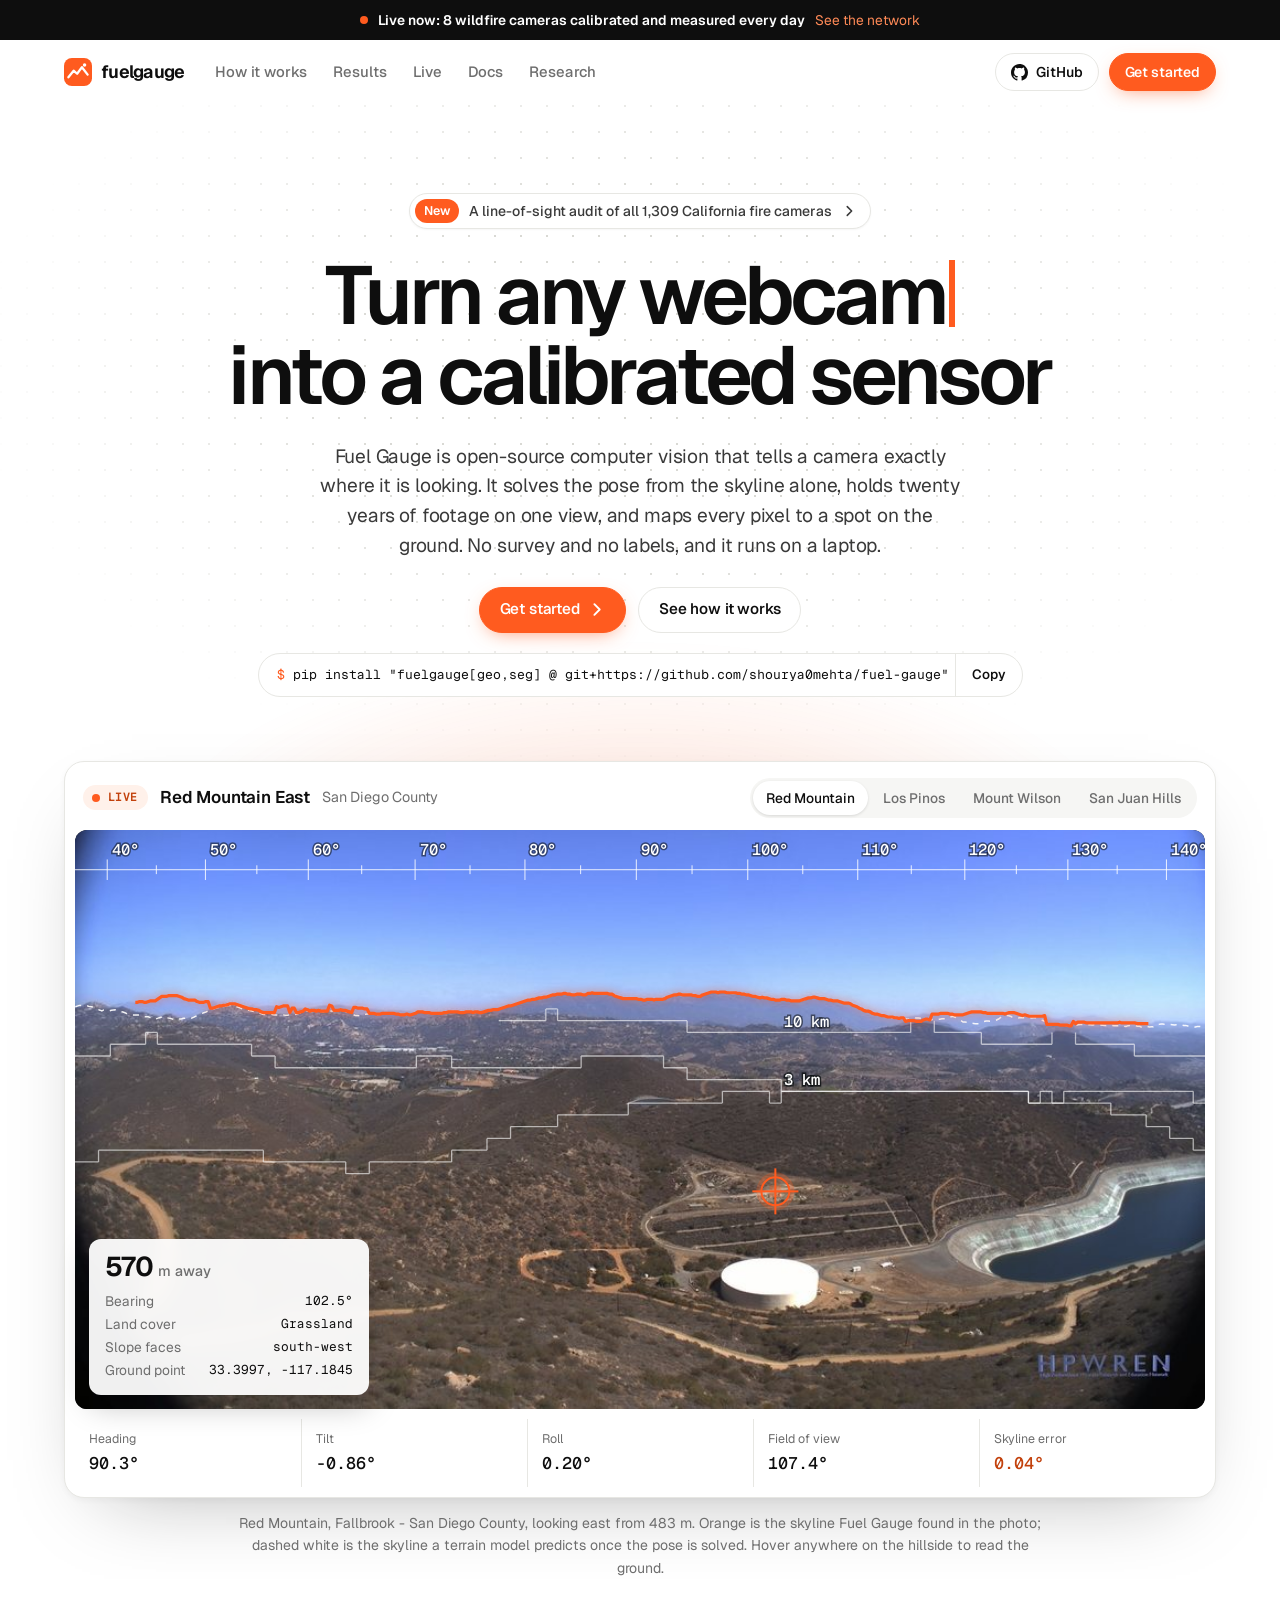
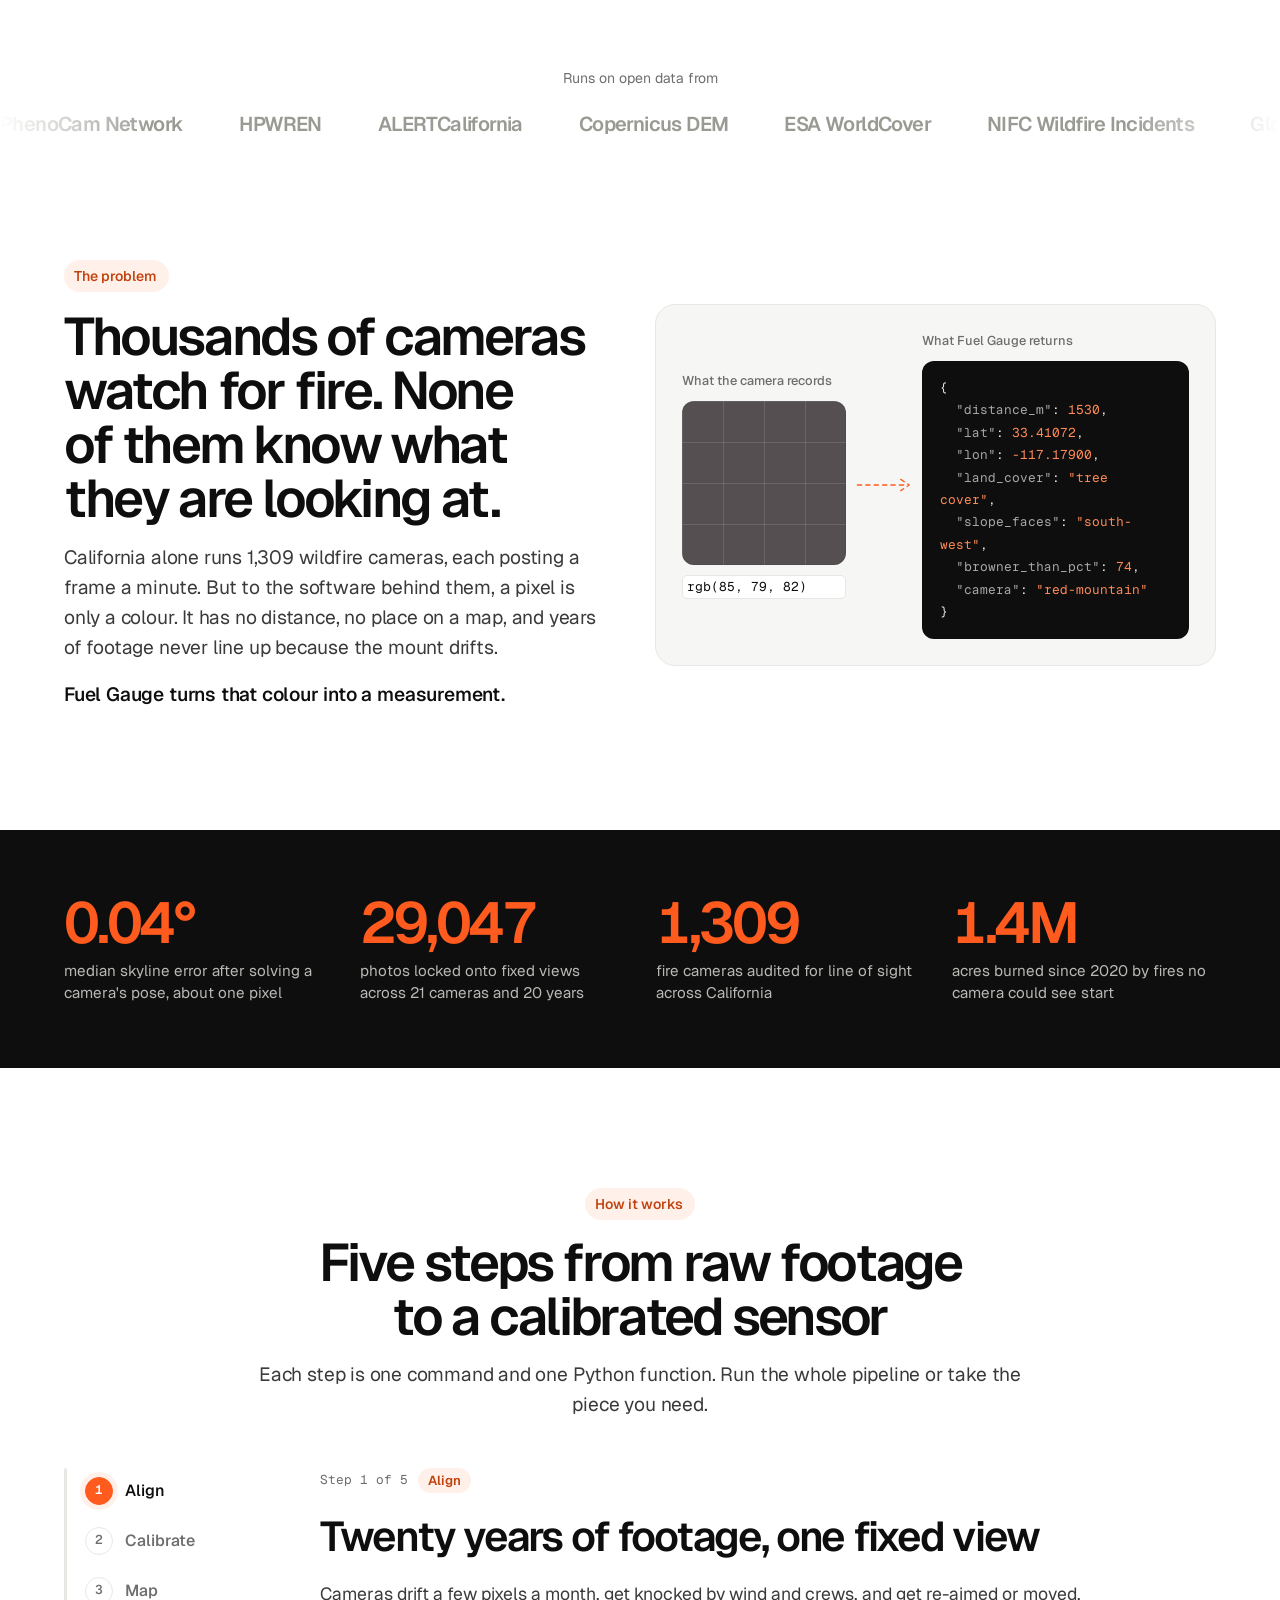
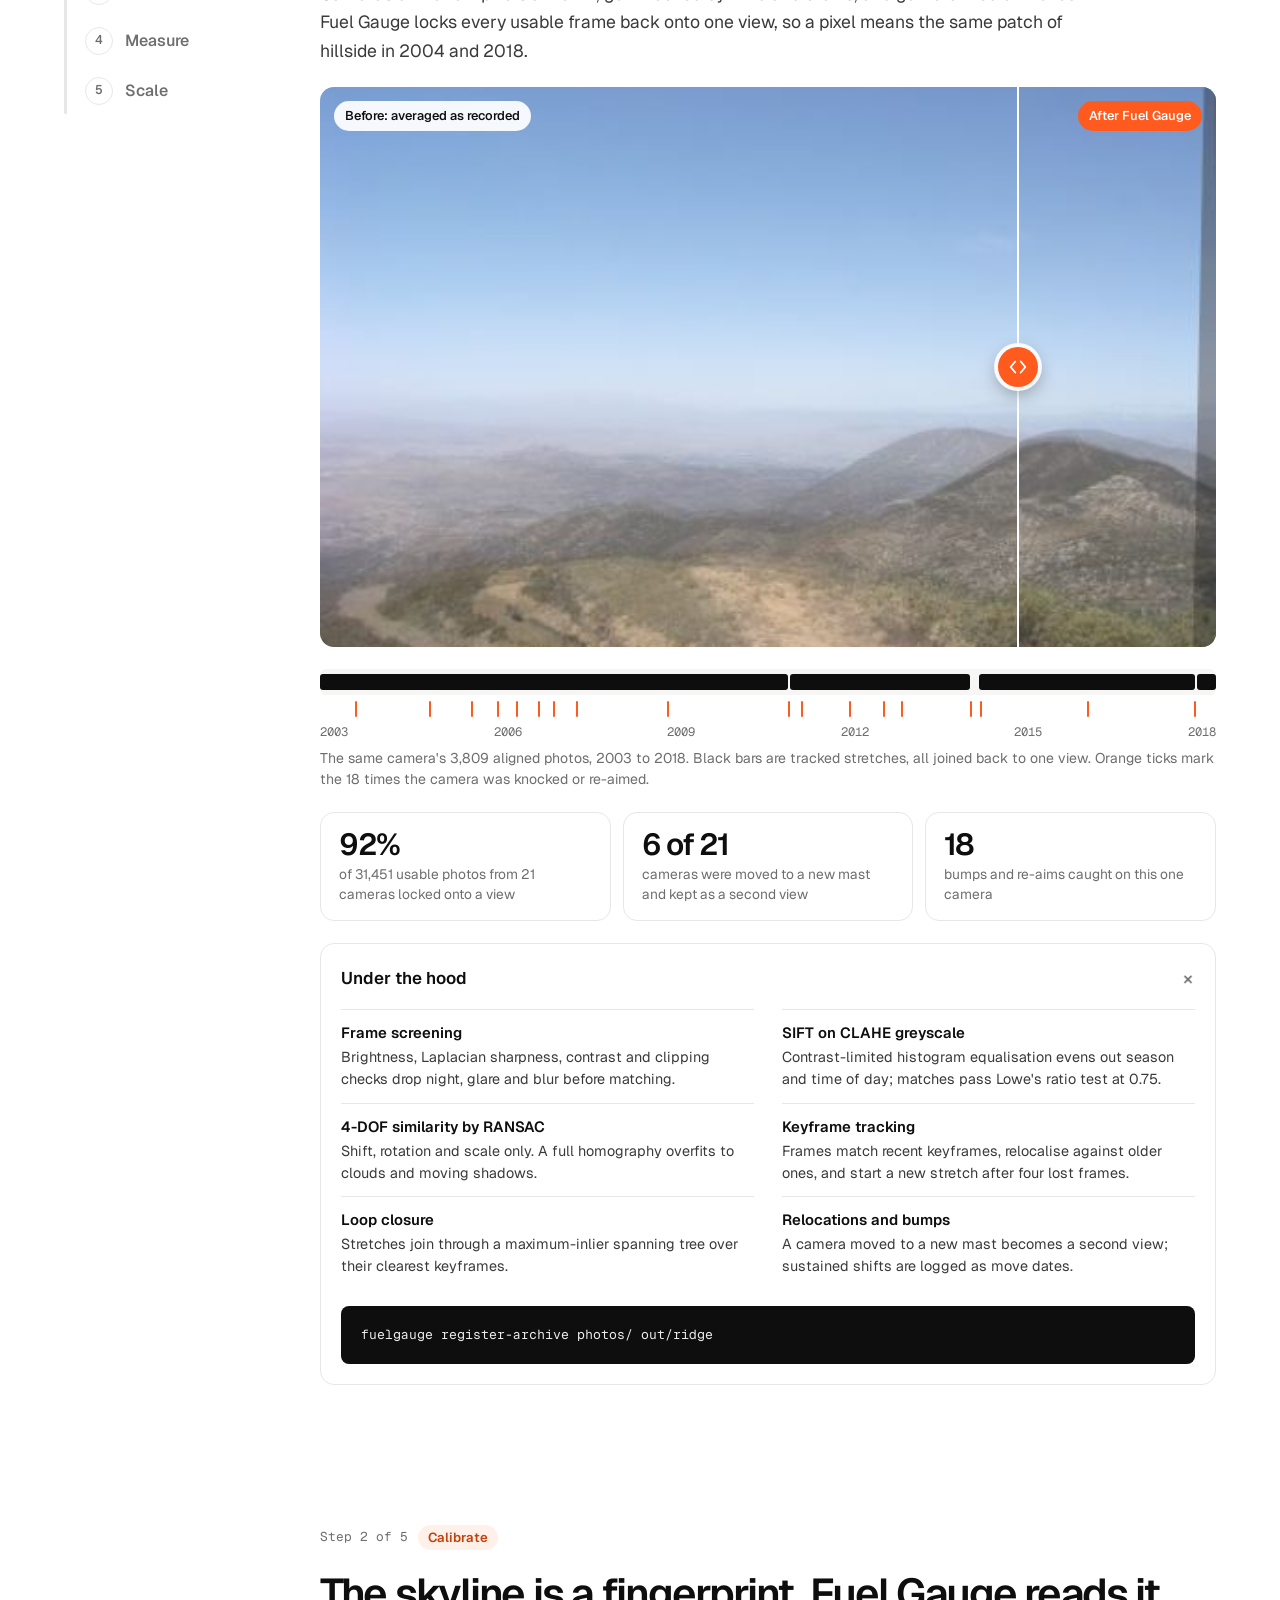
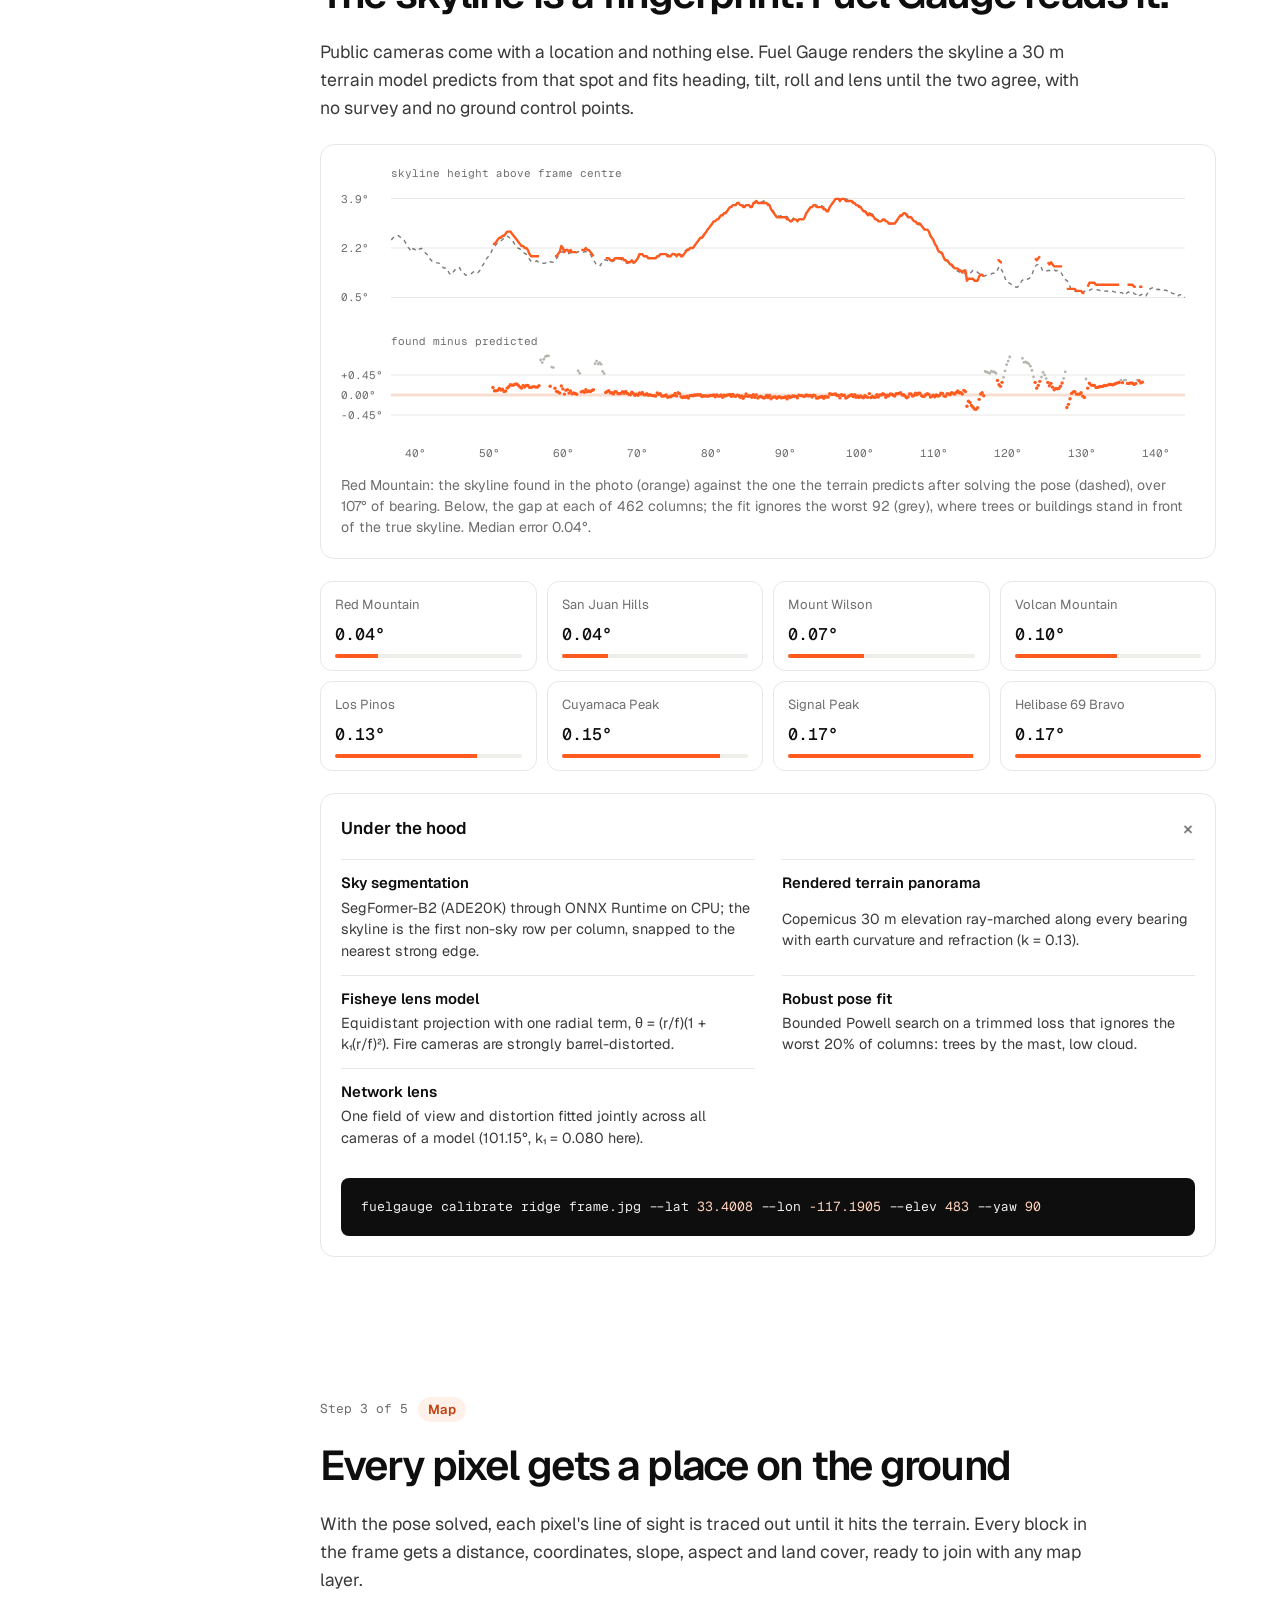
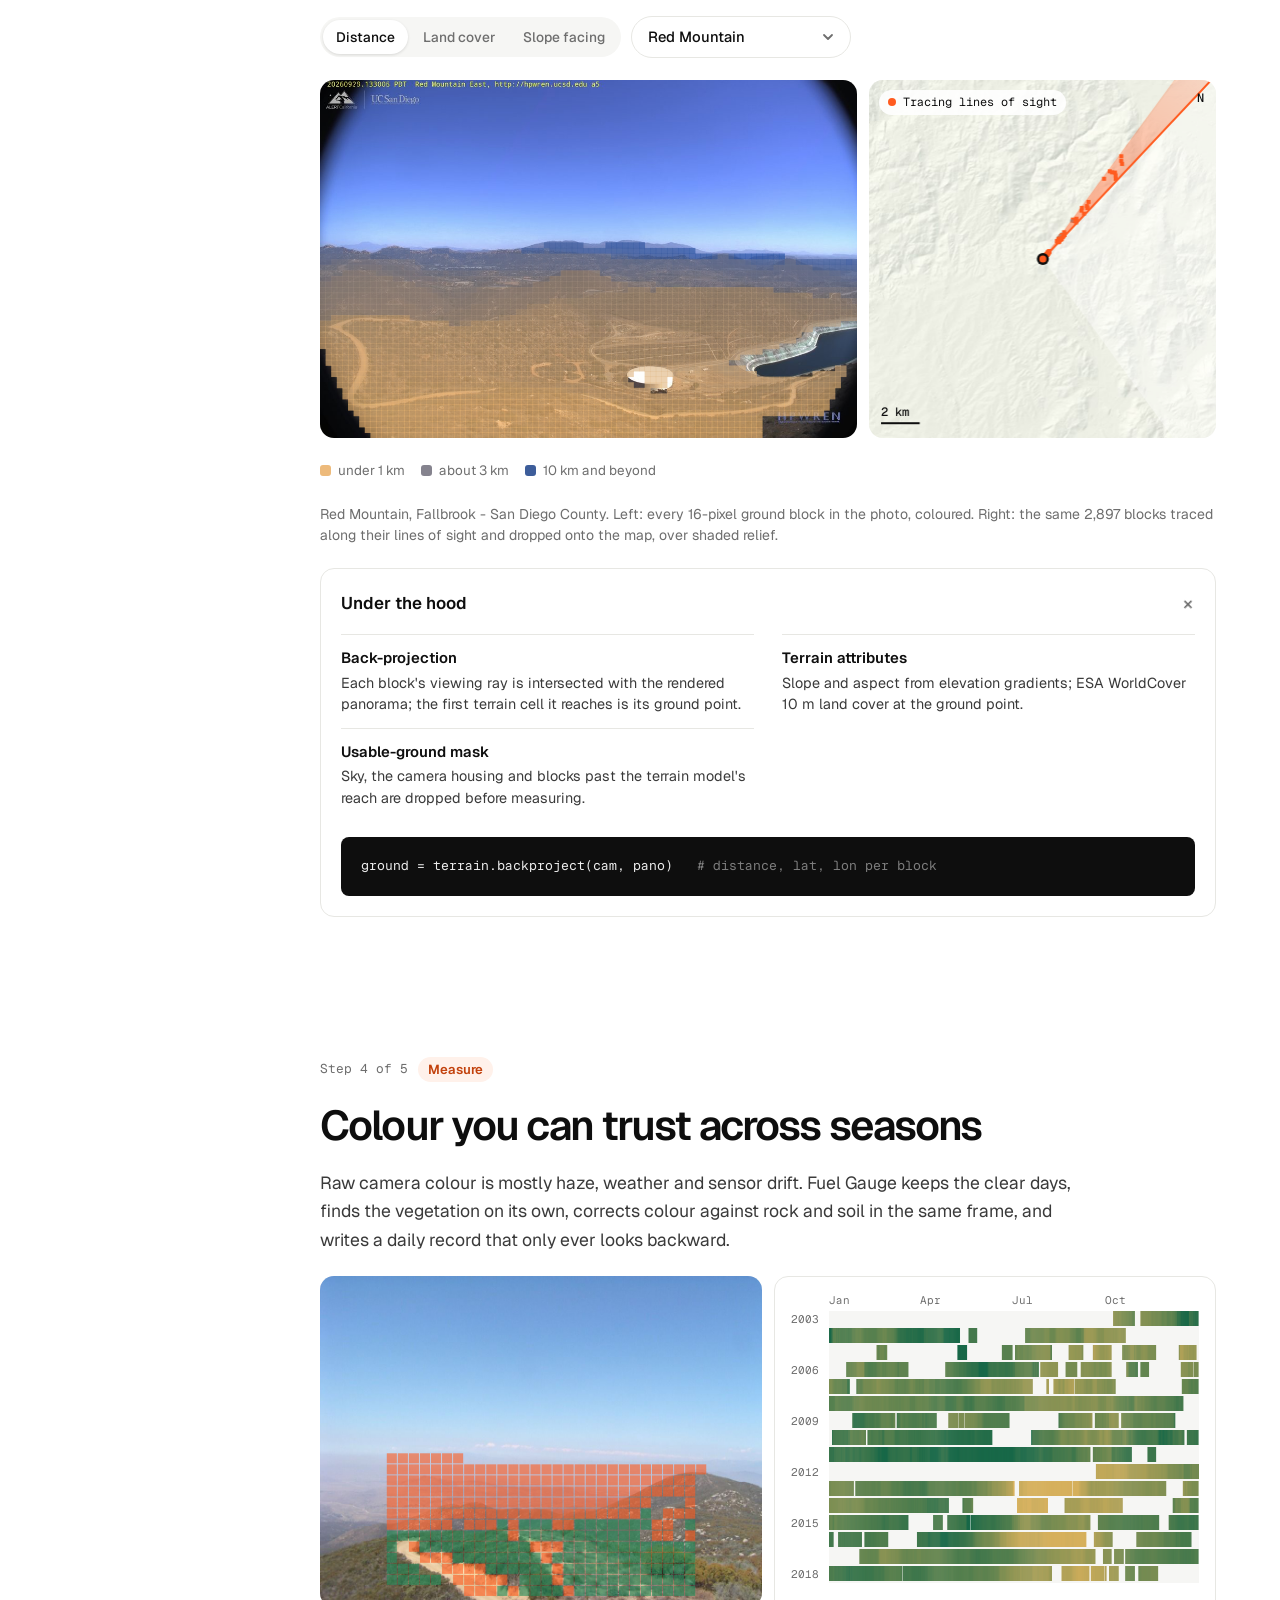
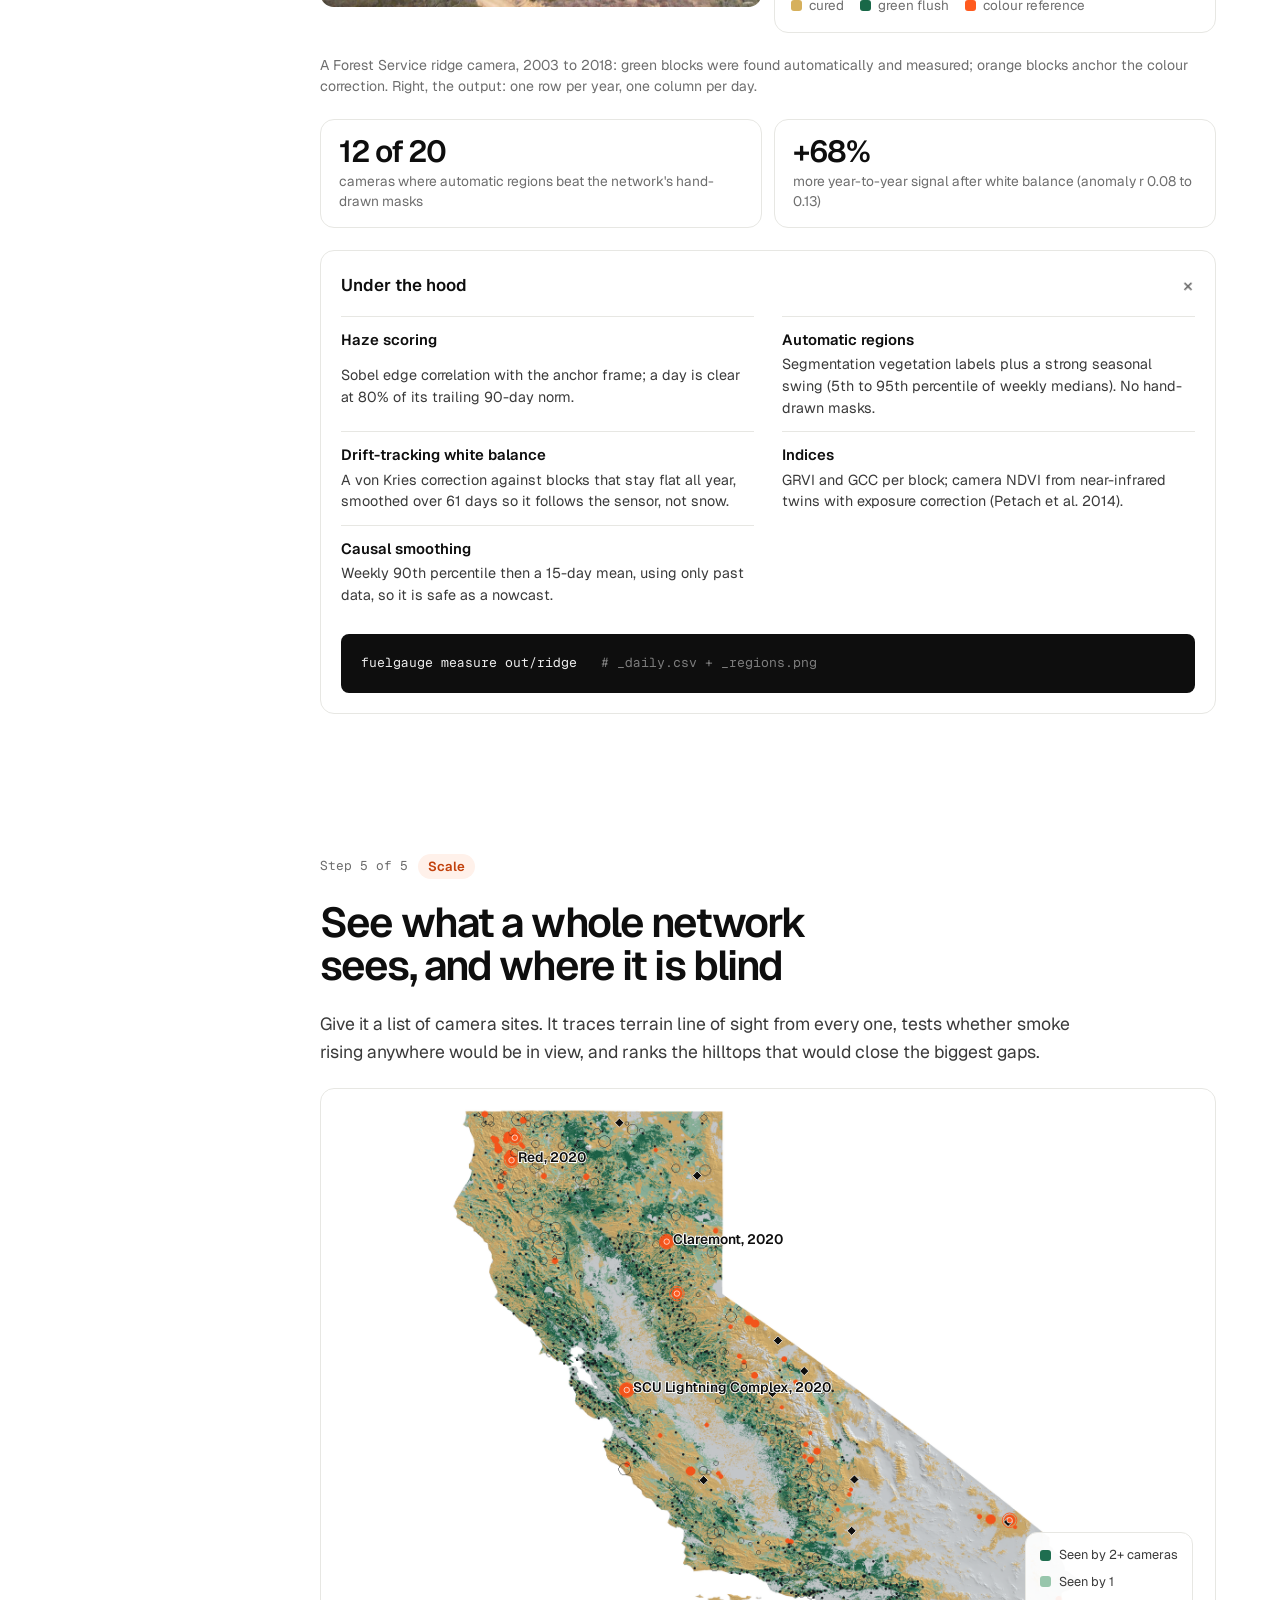
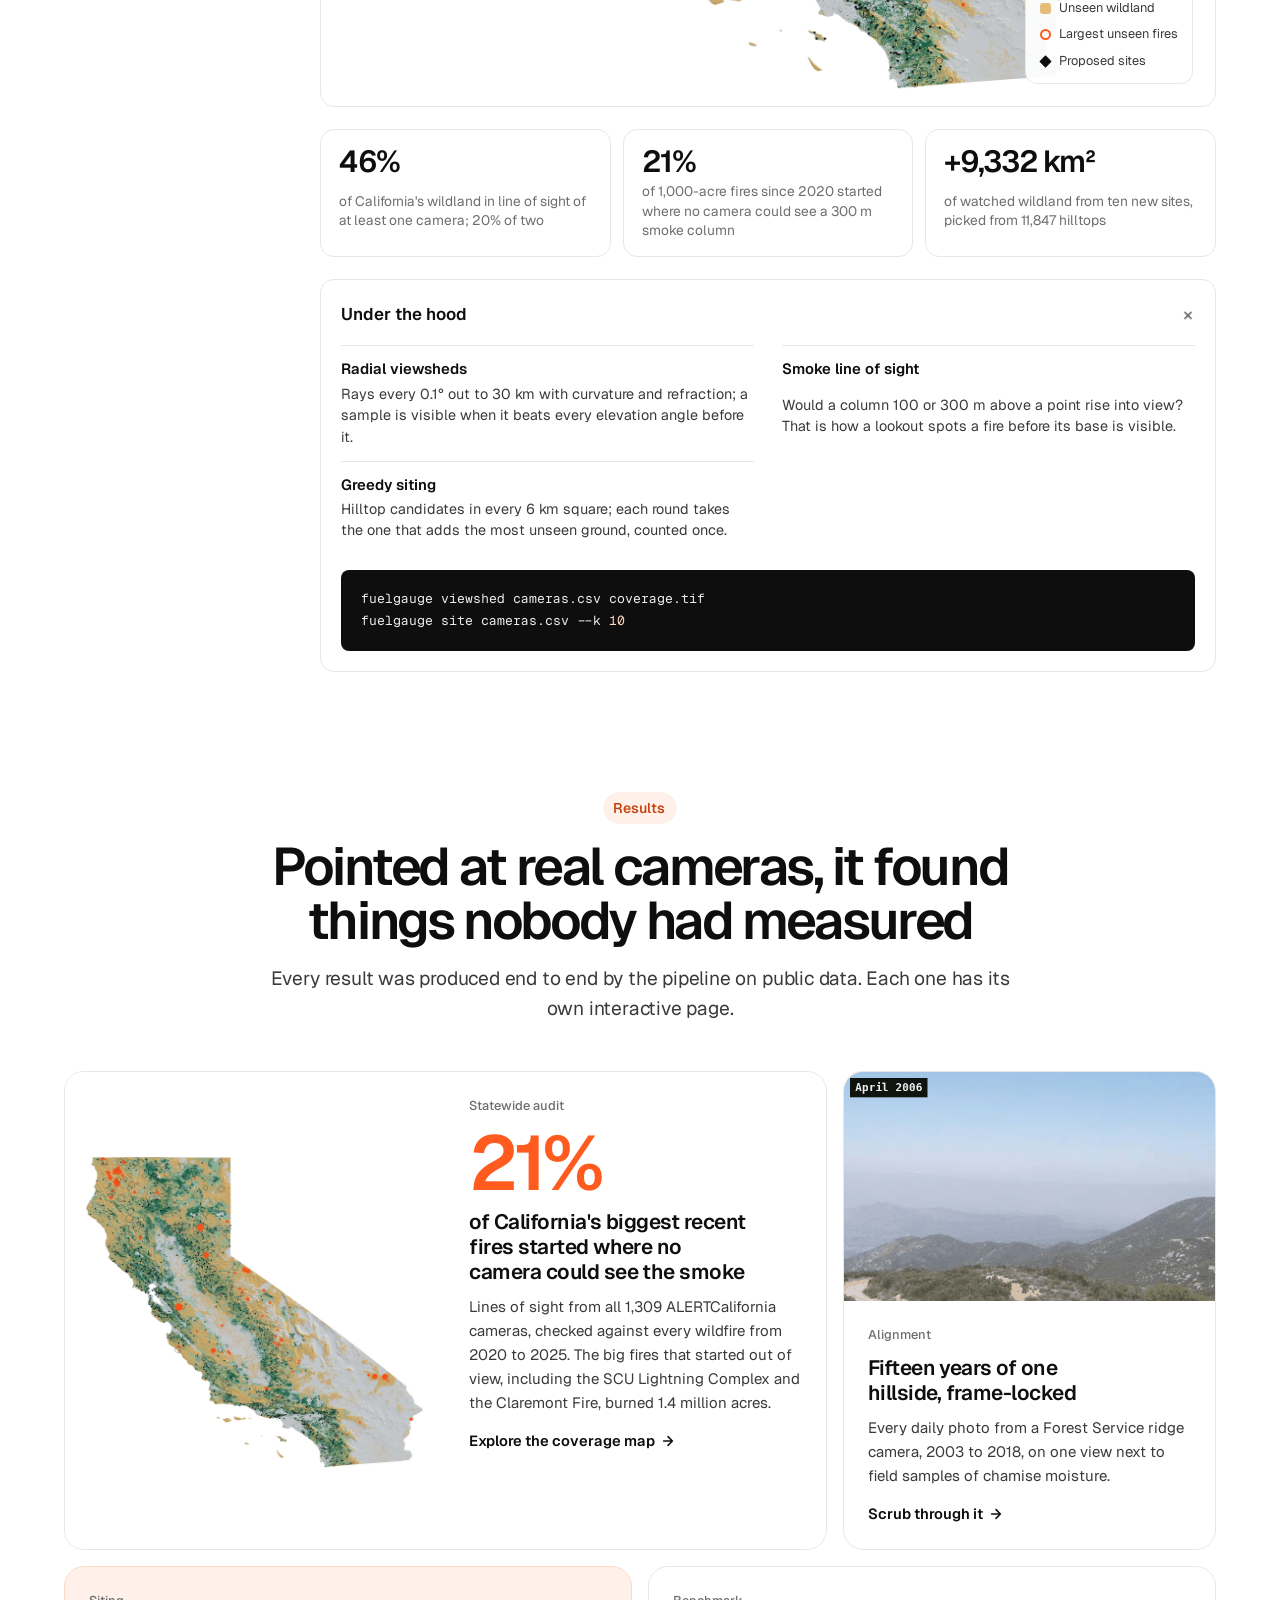
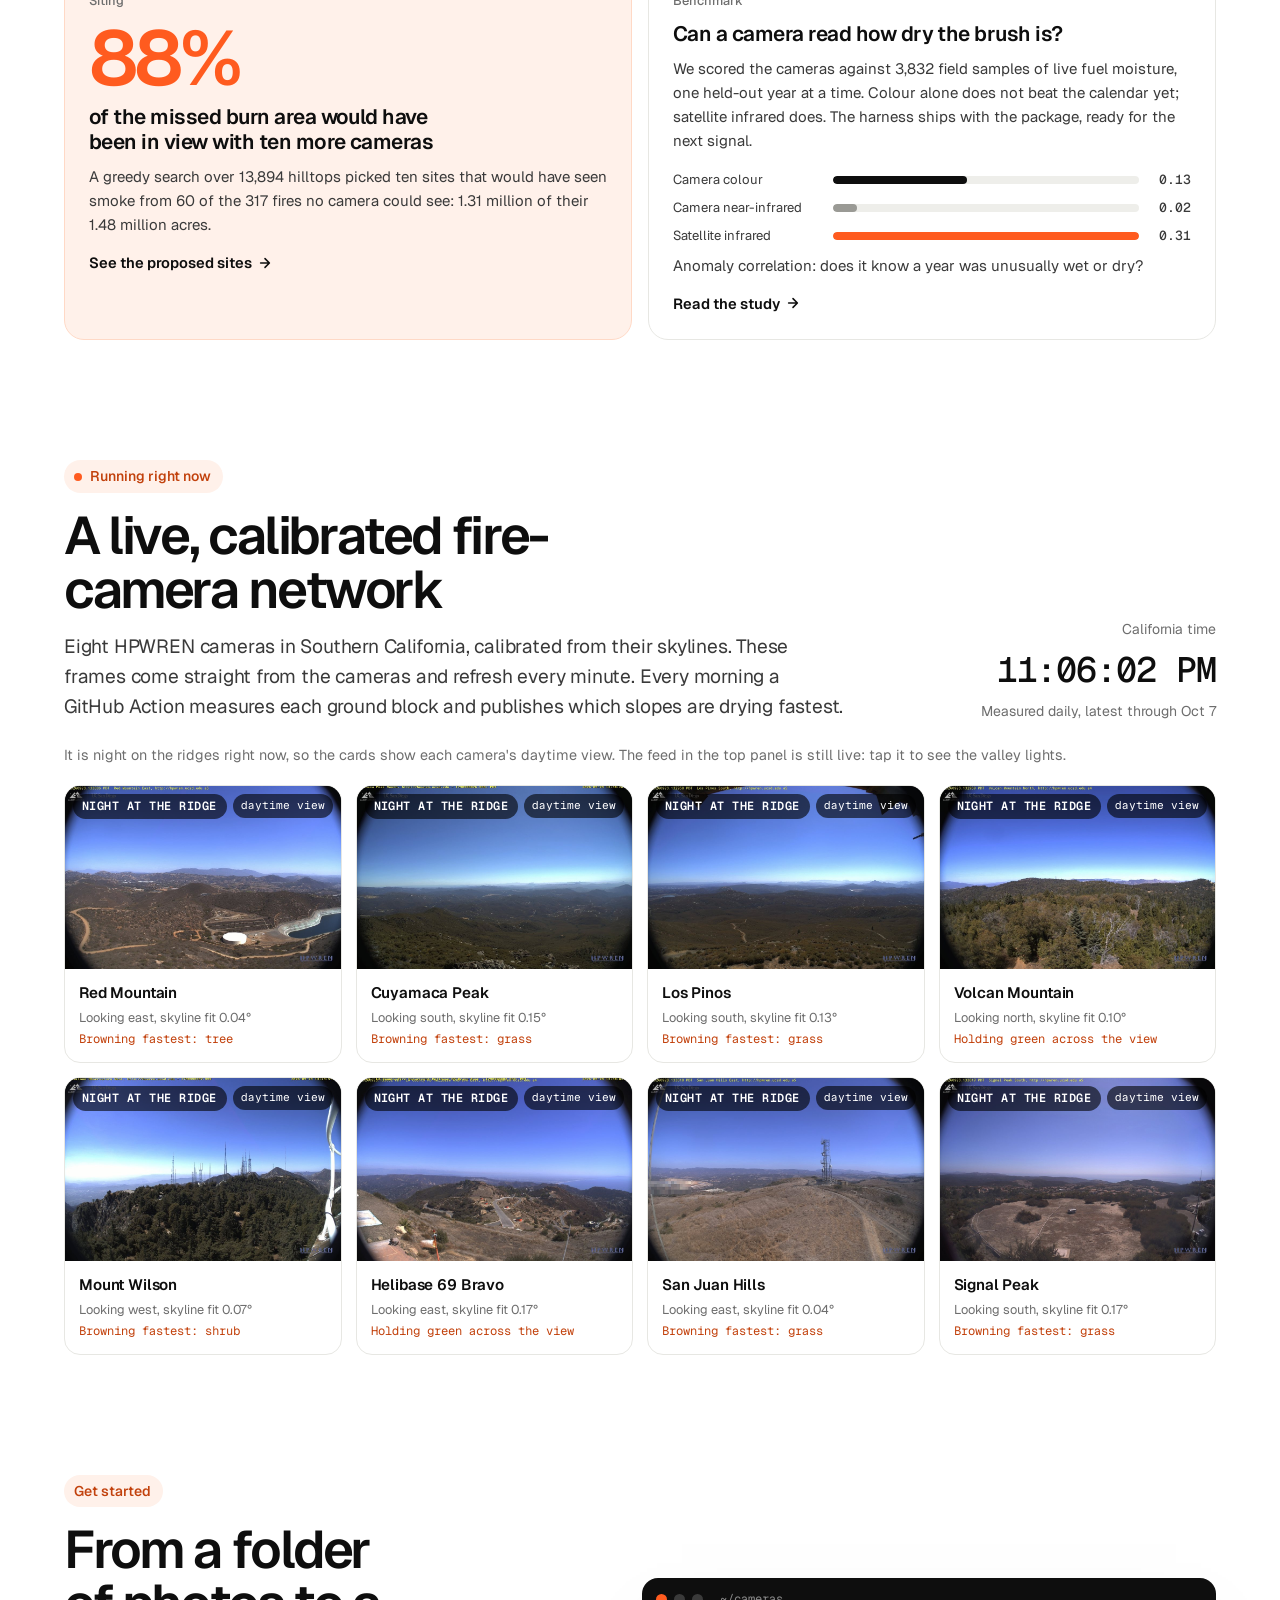
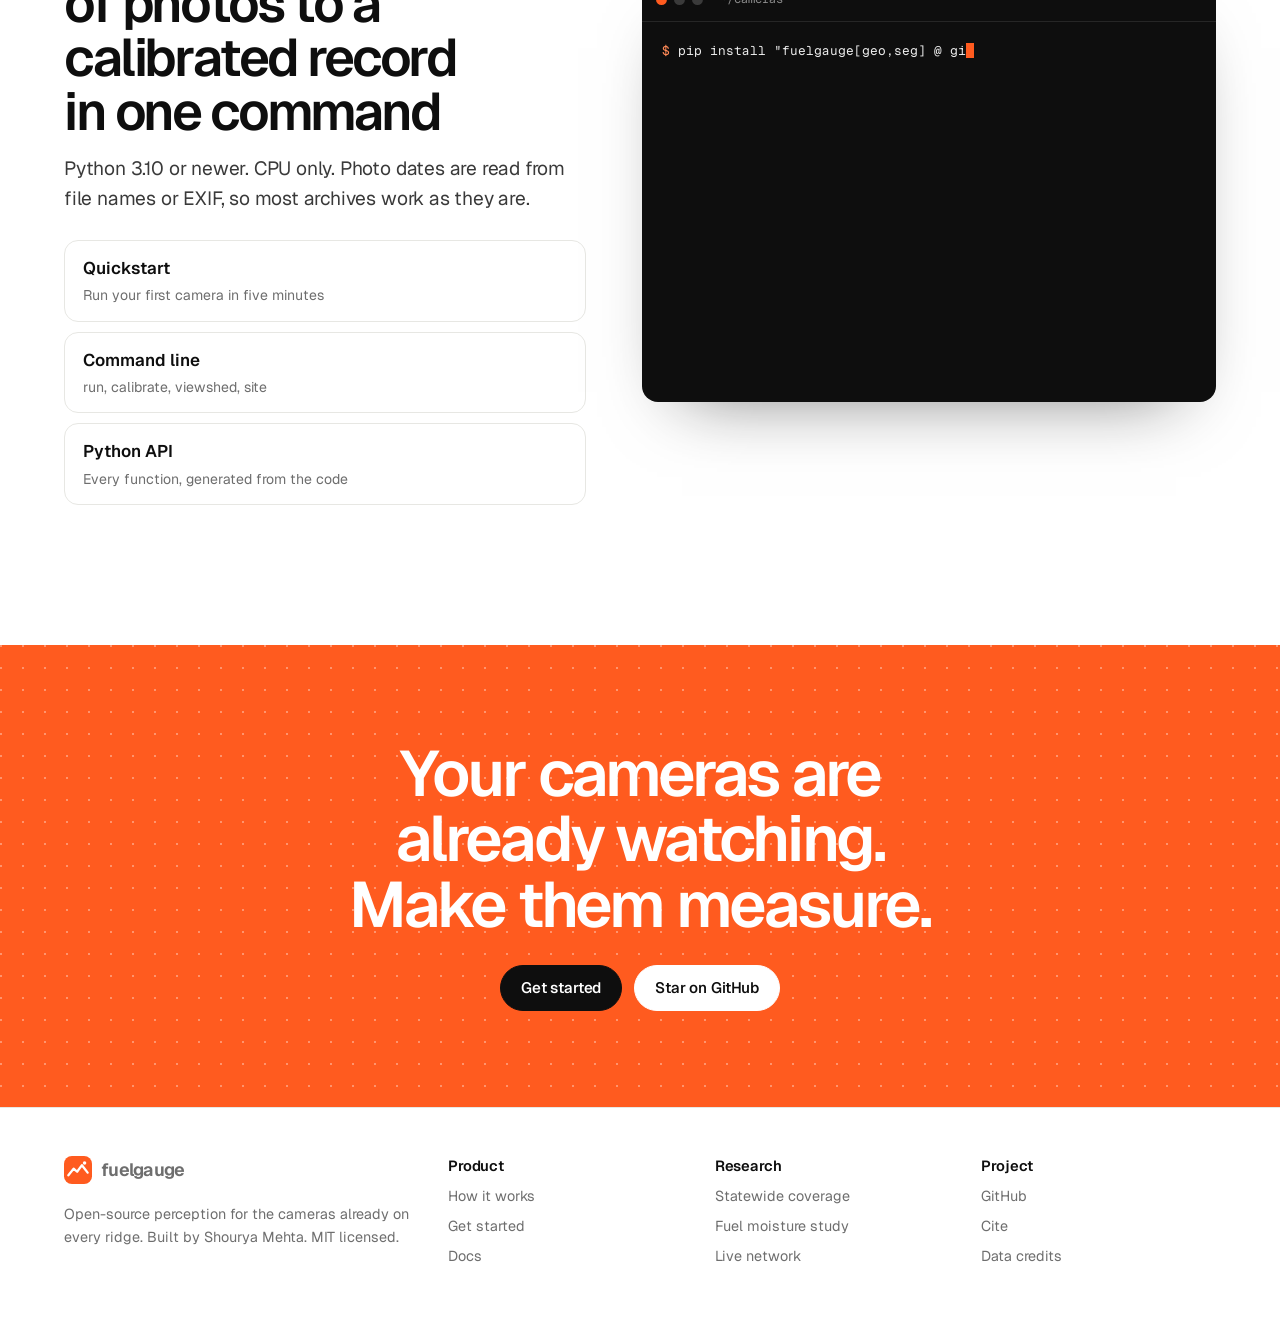
==== commit 05014f57: "Searchable dropdowns, precise in-page links, no step links combo.js replaces native selects with a s" ====
--- a/docs/index.html
+++ b/docs/index.html
@@ -173,7 +173,6 @@
           </ul>
 <pre class="code">fuelgauge register-archive photos/ out/ridge</pre>
         </details>
-        <a class="next" href="#s-calibrate">Next: solve the camera's pose<svg class="arr" viewBox="0 0 16 16" aria-hidden="true"><path d="M3 8h9M8 3l5 5-5 5" fill="none" stroke="currentColor" stroke-width="1.8" stroke-linecap="round" stroke-linejoin="round"/></svg></a>
       </article>
 
       <!-- 2 CALIBRATE -->
@@ -197,7 +196,6 @@
           </ul>
 <pre class="code">fuelgauge calibrate ridge frame.jpg --lat <span class="s">33.4008</span> --lon <span class="s">-117.1905</span> --elev <span class="s">483</span> --yaw <span class="s">90</span></pre>
         </details>
-        <a class="next" href="#s-map">Next: put every pixel on the map<svg class="arr" viewBox="0 0 16 16" aria-hidden="true"><path d="M3 8h9M8 3l5 5-5 5" fill="none" stroke="currentColor" stroke-width="1.8" stroke-linecap="round" stroke-linejoin="round"/></svg></a>
       </article>
 
       <!-- 3 MAP -->
@@ -211,7 +209,7 @@
             <button type="button" data-mode="lc" aria-pressed="false">Land cover</button>
             <button type="button" data-mode="aspect" aria-pressed="false">Slope facing</button>
           </div>
-          <select class="sel" id="geo-cam" aria-label="Camera"></select>
+          <select id="geo-cam" aria-label="Camera" data-combo data-placeholder="Search cameras"></select>
         </div>
         <div class="geo">
           <div class="photo"><img id="geo-img" alt=""><canvas id="geo-ov"></canvas></div>
@@ -228,7 +226,6 @@
           </ul>
 <pre class="code">ground = terrain.backproject(cam, pano)   <span class="c"># distance, lat, lon per block</span></pre>
         </details>
-        <a class="next" href="#s-measure">Next: measure change over time<svg class="arr" viewBox="0 0 16 16" aria-hidden="true"><path d="M3 8h9M8 3l5 5-5 5" fill="none" stroke="currentColor" stroke-width="1.8" stroke-linecap="round" stroke-linejoin="round"/></svg></a>
       </article>
 
       <!-- 4 MEASURE -->
@@ -256,7 +253,6 @@
           </ul>
 <pre class="code">fuelgauge measure out/ridge   <span class="c"># _daily.csv + _regions.png</span></pre>
         </details>
-        <a class="next" href="#s-scale">Next: scale to a whole network<svg class="arr" viewBox="0 0 16 16" aria-hidden="true"><path d="M3 8h9M8 3l5 5-5 5" fill="none" stroke="currentColor" stroke-width="1.8" stroke-linecap="round" stroke-linejoin="round"/></svg></a>
       </article>
 
       <!-- 5 SCALE -->
@@ -279,7 +275,6 @@
 <pre class="code">fuelgauge viewshed cameras.csv coverage.tif
 fuelgauge site cameras.csv --k <span class="s">10</span></pre>
         </details>
-        <a class="next" href="#results">See what we found with it<svg class="arr" viewBox="0 0 16 16" aria-hidden="true"><path d="M3 8h9M8 3l5 5-5 5" fill="none" stroke="currentColor" stroke-width="1.8" stroke-linecap="round" stroke-linejoin="round"/></svg></a>
       </article>
     </div>
   </div>
@@ -390,6 +385,8 @@
     <div><h4>Project</h4><ul><li><a href="https://github.com/shourya0mehta/fuel-gauge">GitHub</a></li><li><a href="https://github.com/shourya0mehta/fuel-gauge/blob/main/CITATION.cff">Cite</a></li><li><a href="research.html#methods">Data credits</a></li></ul></div>
   </div>
 </footer>
+<script src="combo.js" defer></script>
+<script src="anchors.js" defer></script>
 <script src="landing.js" defer></script>
 </body>
 </html>
--- a/docs/site.css
+++ b/docs/site.css
@@ -126,3 +126,29 @@
 @media (max-width: 760px) { .foot .wrap { grid-template-columns: minmax(0, 1fr) minmax(0, 1fr); } }
 
 @media (prefers-reduced-motion: reduce) { *, *::before, *::after { animation: none !important; transition: none !important; } }
+
+/* searchable dropdown (combo.js) */
+.combo-native { position: absolute !important; width: 1px !important; height: 1px !important; opacity: 0 !important; pointer-events: none !important; overflow: hidden; }
+.combo { position: relative; display: inline-block; min-width: 220px; max-width: 100%; }
+.combo-btn { width: 100%; display: flex; align-items: center; justify-content: space-between; gap: 12px; height: 42px; padding: 0 14px 0 16px; border: 1px solid var(--line);
+  border-radius: 999px; background: var(--bg); color: var(--ink); font: inherit; font-size: 0.92rem; font-weight: 500; cursor: pointer; text-align: left; transition: border-color .15s, box-shadow .15s; }
+.combo-btn:hover, .combo.open .combo-btn { border-color: var(--ink); }
+.combo.open .combo-btn { box-shadow: 0 0 0 4px var(--signal-soft); }
+.combo-val { min-width: 0; overflow: hidden; text-overflow: ellipsis; white-space: nowrap; }
+.combo-btn svg { width: 16px; height: 16px; flex: none; color: var(--slate); transition: transform .2s; }
+.combo.open .combo-btn svg { transform: rotate(180deg); }
+.combo-pop { position: absolute; left: 0; top: calc(100% + 8px); z-index: 40; width: max(100%, 300px); max-width: min(92vw, 520px); background: var(--bg); border: 1px solid var(--line);
+  border-radius: 16px; box-shadow: 0 24px 60px -24px rgba(14, 14, 14, .35), 0 2px 6px rgba(0,0,0,.05); overflow: hidden; animation: pop .16s ease-out; }
+.combo.up .combo-pop { top: auto; bottom: calc(100% + 8px); }
+@keyframes pop { from { opacity: 0; transform: translateY(-4px) scale(.98); } }
+.combo-search { display: flex; align-items: center; gap: 10px; padding: 0 14px; border-bottom: 1px solid var(--line); }
+.combo-search svg { width: 16px; height: 16px; color: var(--slate); flex: none; }
+.combo-search input { flex: 1; min-width: 0; border: 0; outline: 0; background: none; font: inherit; font-size: 0.95rem; height: 46px; color: var(--ink); }
+.combo-list { list-style: none; margin: 0; padding: 6px; max-height: 300px; overflow-y: auto; }
+.combo-list li { display: grid; gap: 1px; padding: 9px 12px; border-radius: 10px; cursor: pointer; position: relative; padding-right: 34px; }
+.combo-list li.active { background: var(--bg-2); }
+.combo-list li[aria-selected="true"]::after { content: ""; position: absolute; right: 12px; top: 50%; width: 8px; height: 8px; border-radius: 50%; background: var(--signal); transform: translateY(-50%); }
+.combo-main { font-size: 0.93rem; font-weight: 500; color: var(--ink); }
+.combo-sub { font-size: 0.8rem; color: var(--slate); }
+.combo-empty { padding: 14px 18px 18px; color: var(--slate); font-size: 0.9rem; }
+.combo-list li[hidden], .combo-empty[hidden] { display: none; }
--- a/docs/landing.css
+++ b/docs/landing.css
@@ -149,9 +149,6 @@
 .hood li b { color: var(--ink); font-weight: 600; font-size: 0.93rem; }
 .hood pre.code { margin-bottom: 16px; }
 @media (max-width: 760px) { .hood ul { grid-template-columns: minmax(0, 1fr); } }
-.next { display: inline-flex; align-items: center; gap: 8px; justify-self: start; font-weight: 600; text-decoration: none; color: var(--signal-ink); padding: 8px 0; }
-.next .arr { width: 16px; height: 16px; transition: transform .15s; }
-.next:hover .arr { transform: translateX(4px); }
 @media (max-width: 960px) {
   .tour { grid-template-columns: minmax(0, 1fr); gap: 24px; }
   .rail { position: sticky; top: 64px; z-index: 5; background: color-mix(in srgb, var(--bg) 92%, transparent); backdrop-filter: blur(10px); grid-template-columns: 1fr; gap: 0; padding: 8px 0; margin-inline: -16px; padding-inline: 16px; border-bottom: 1px solid var(--line); }
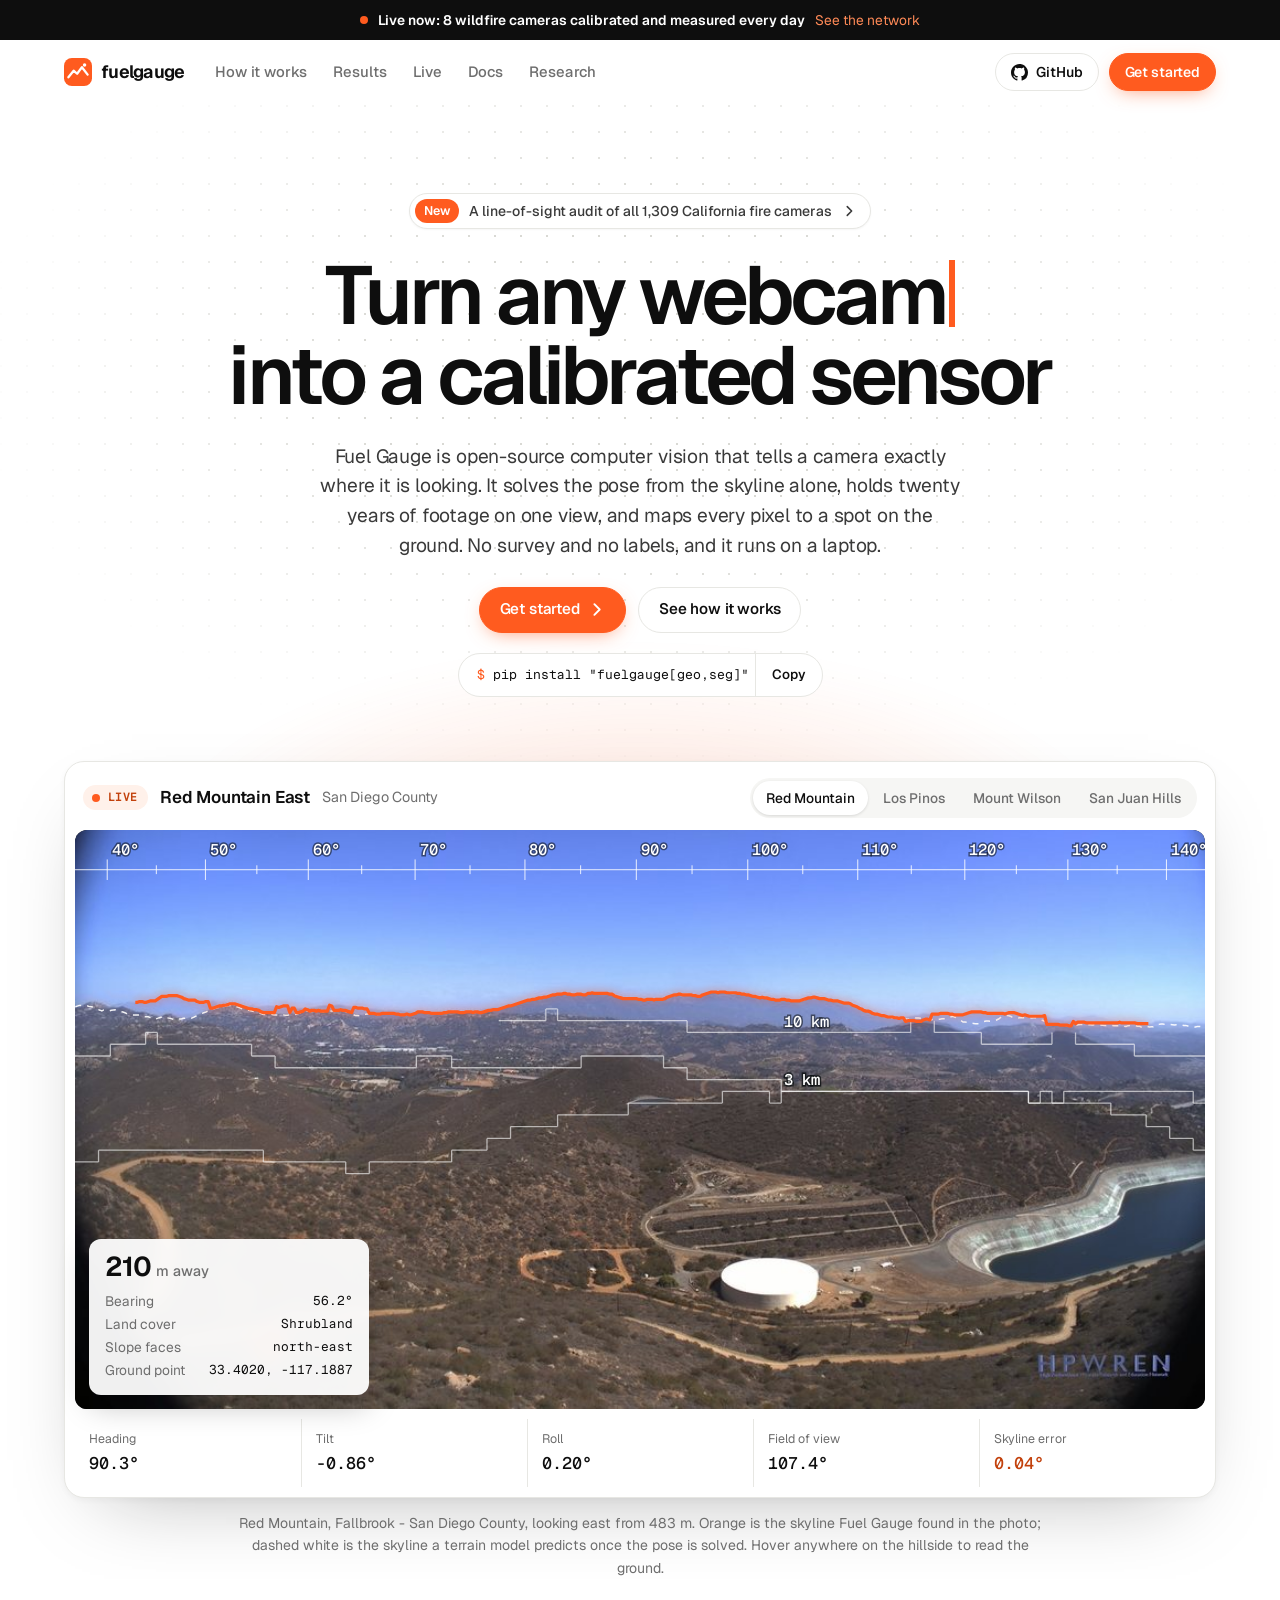
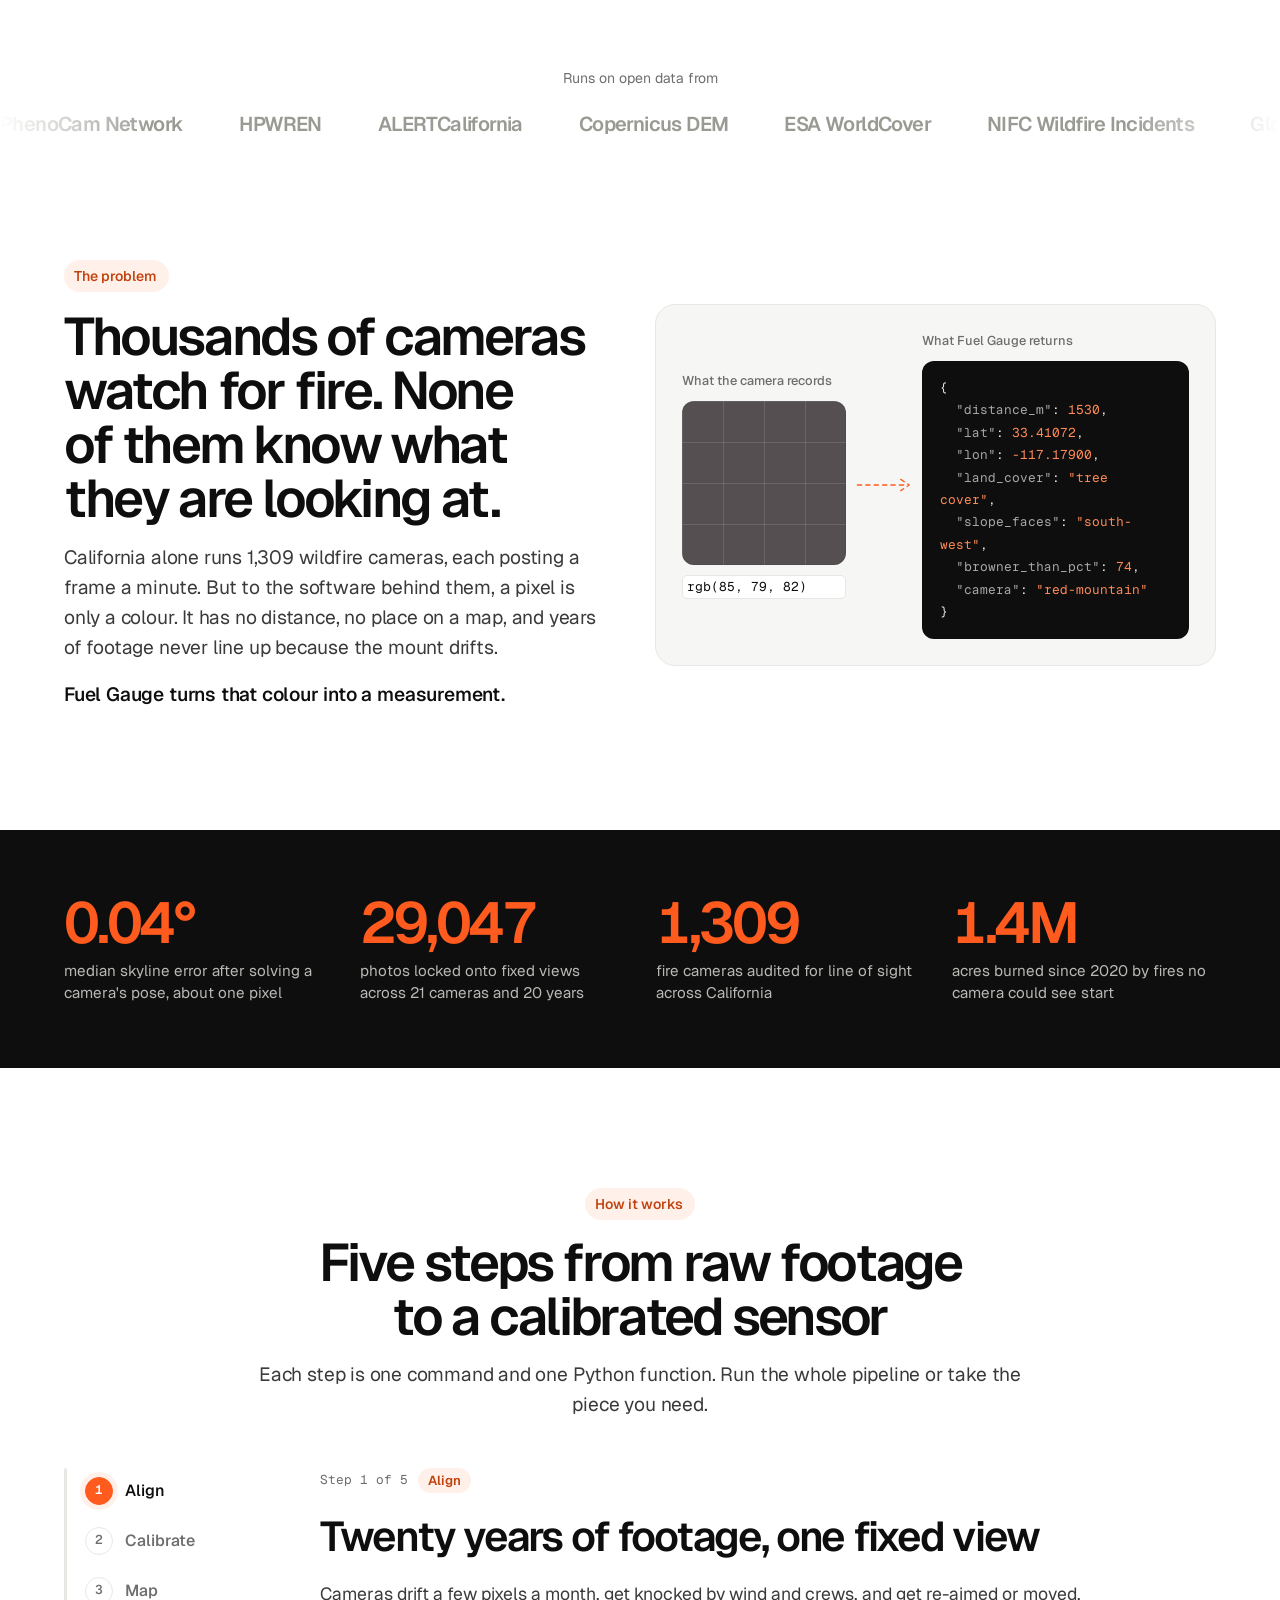
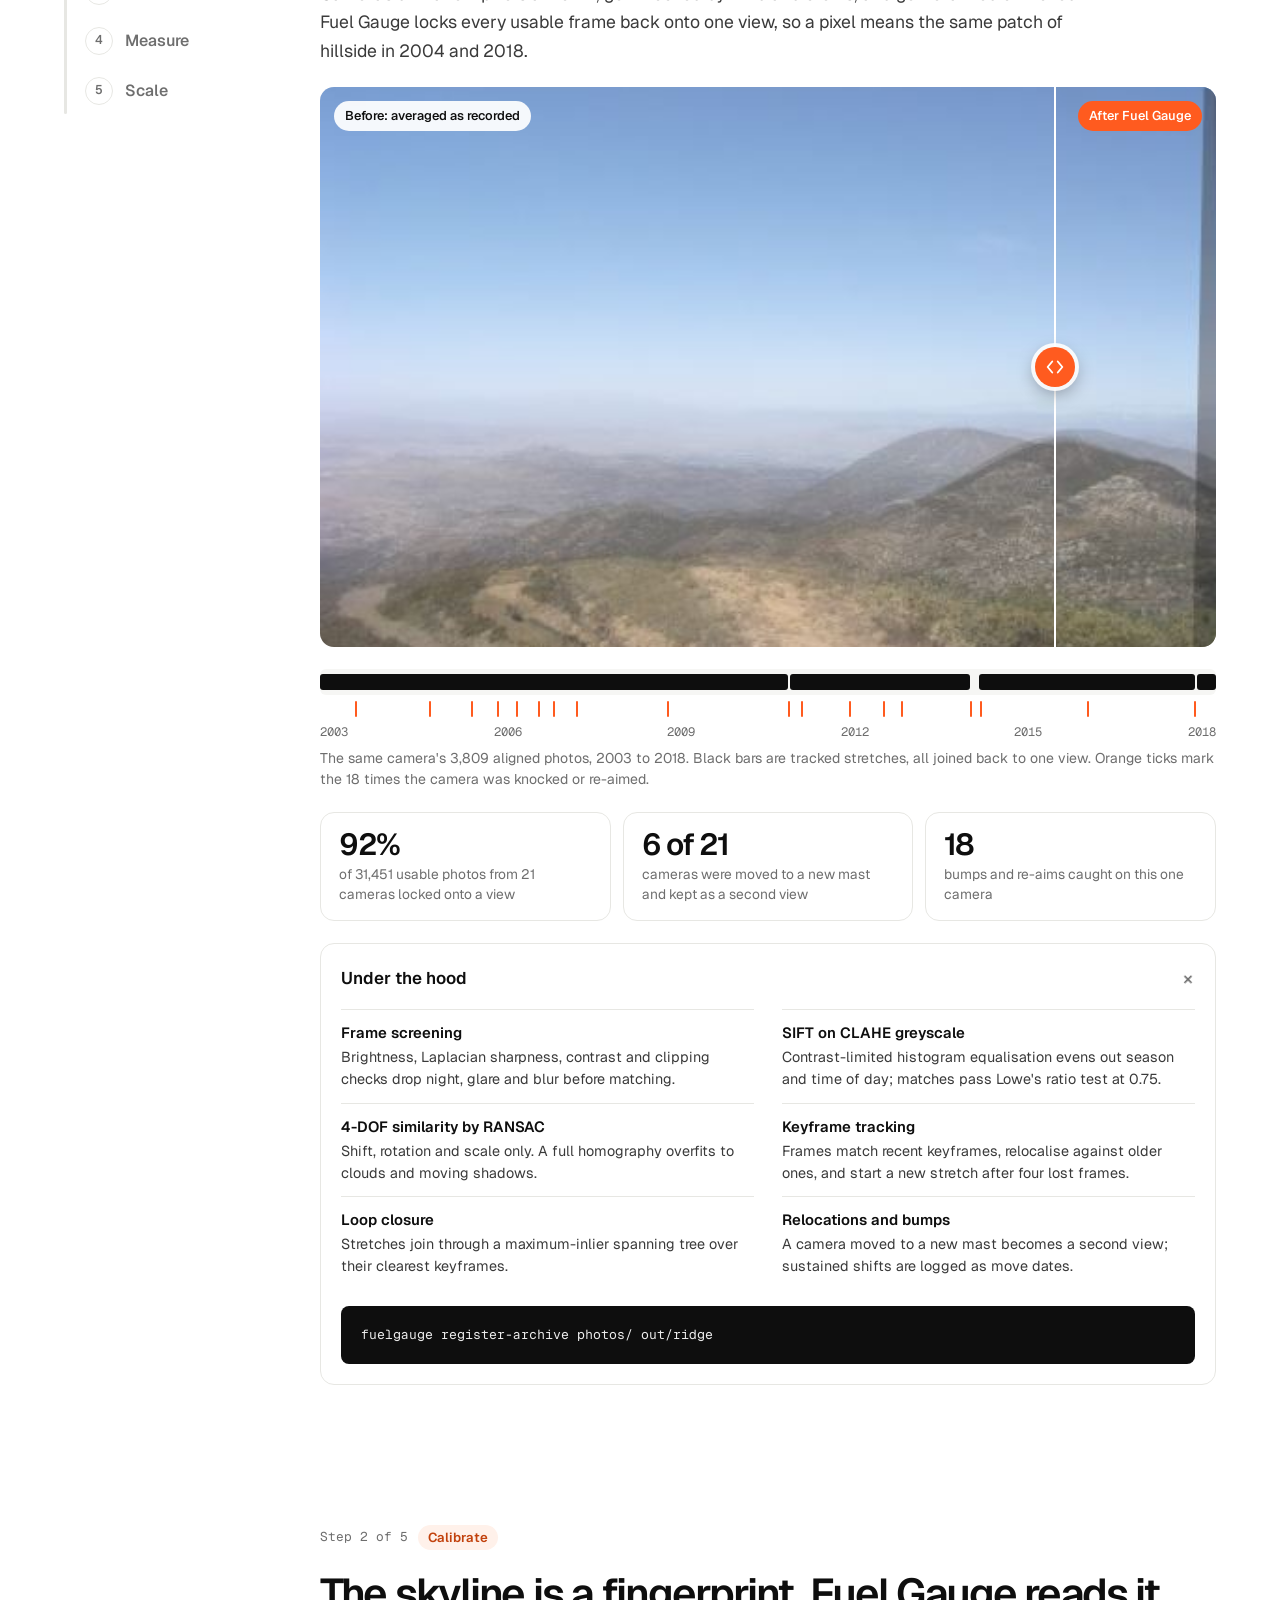
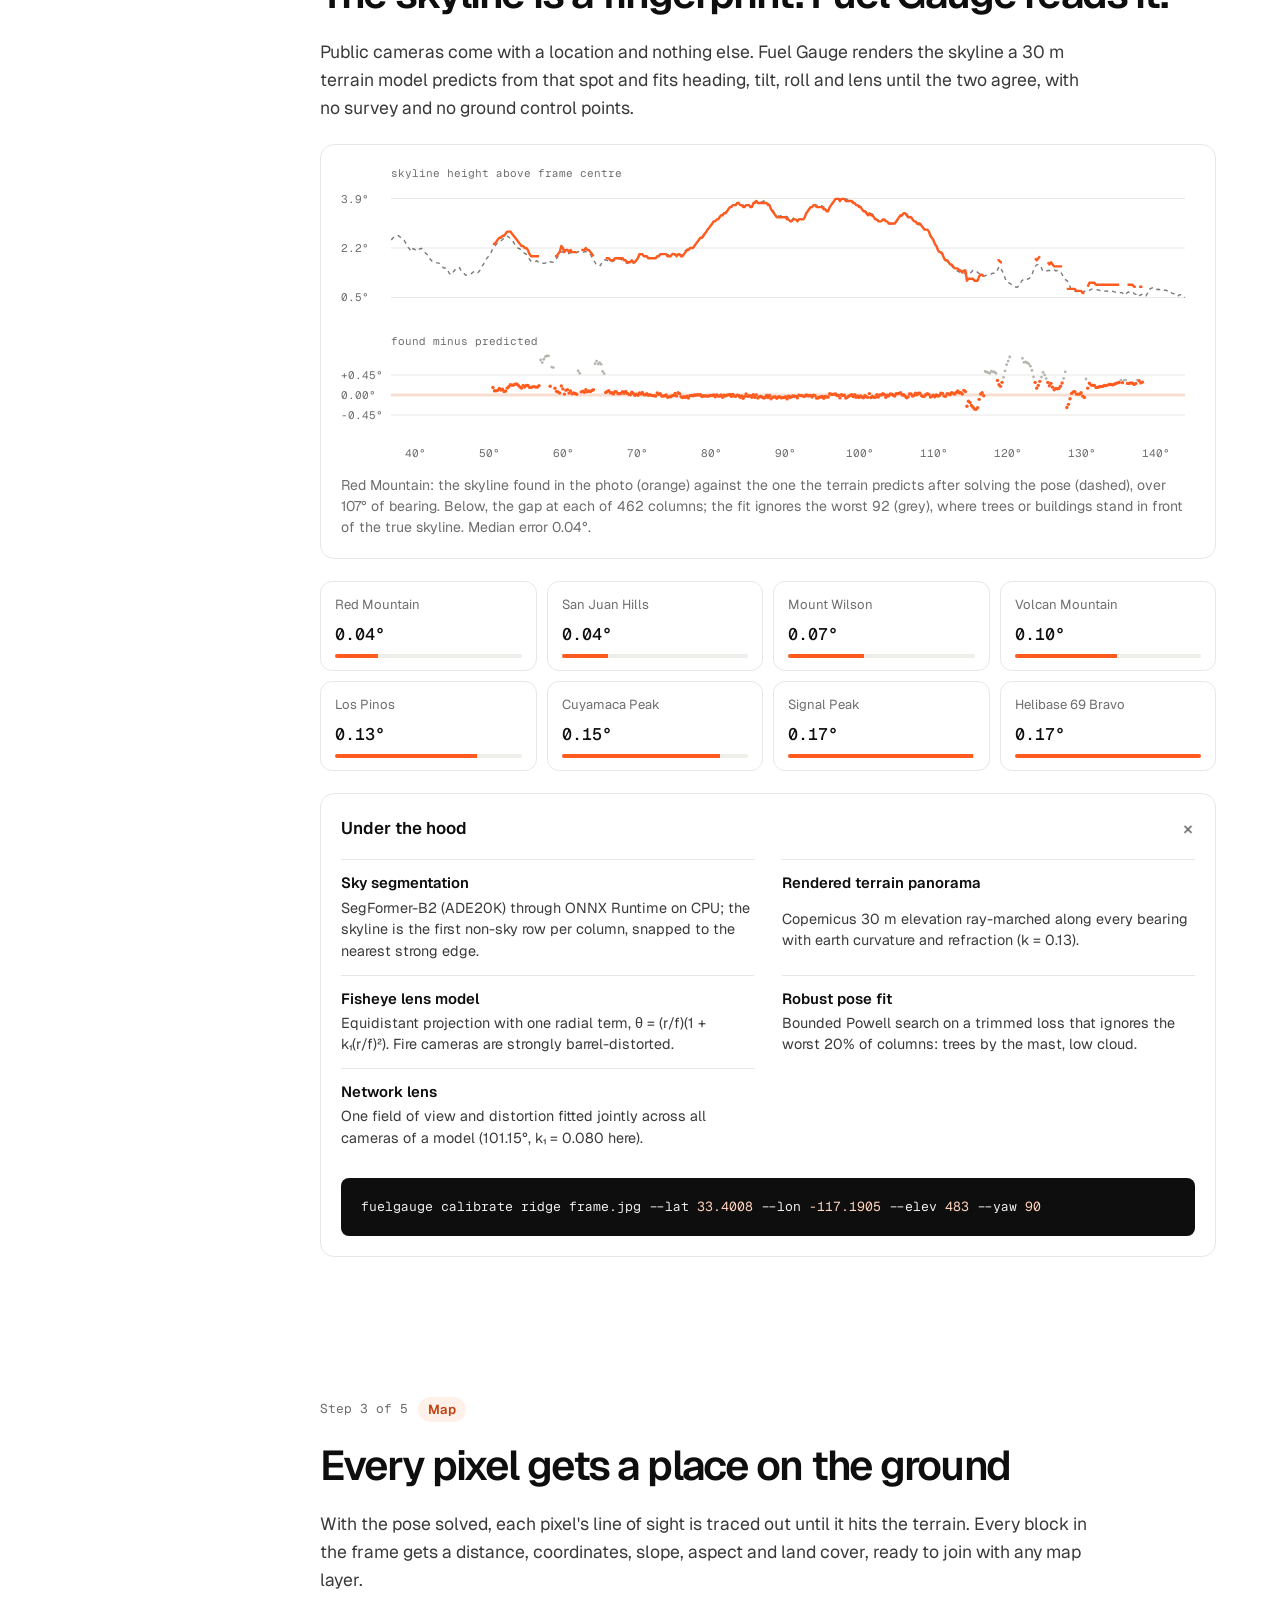
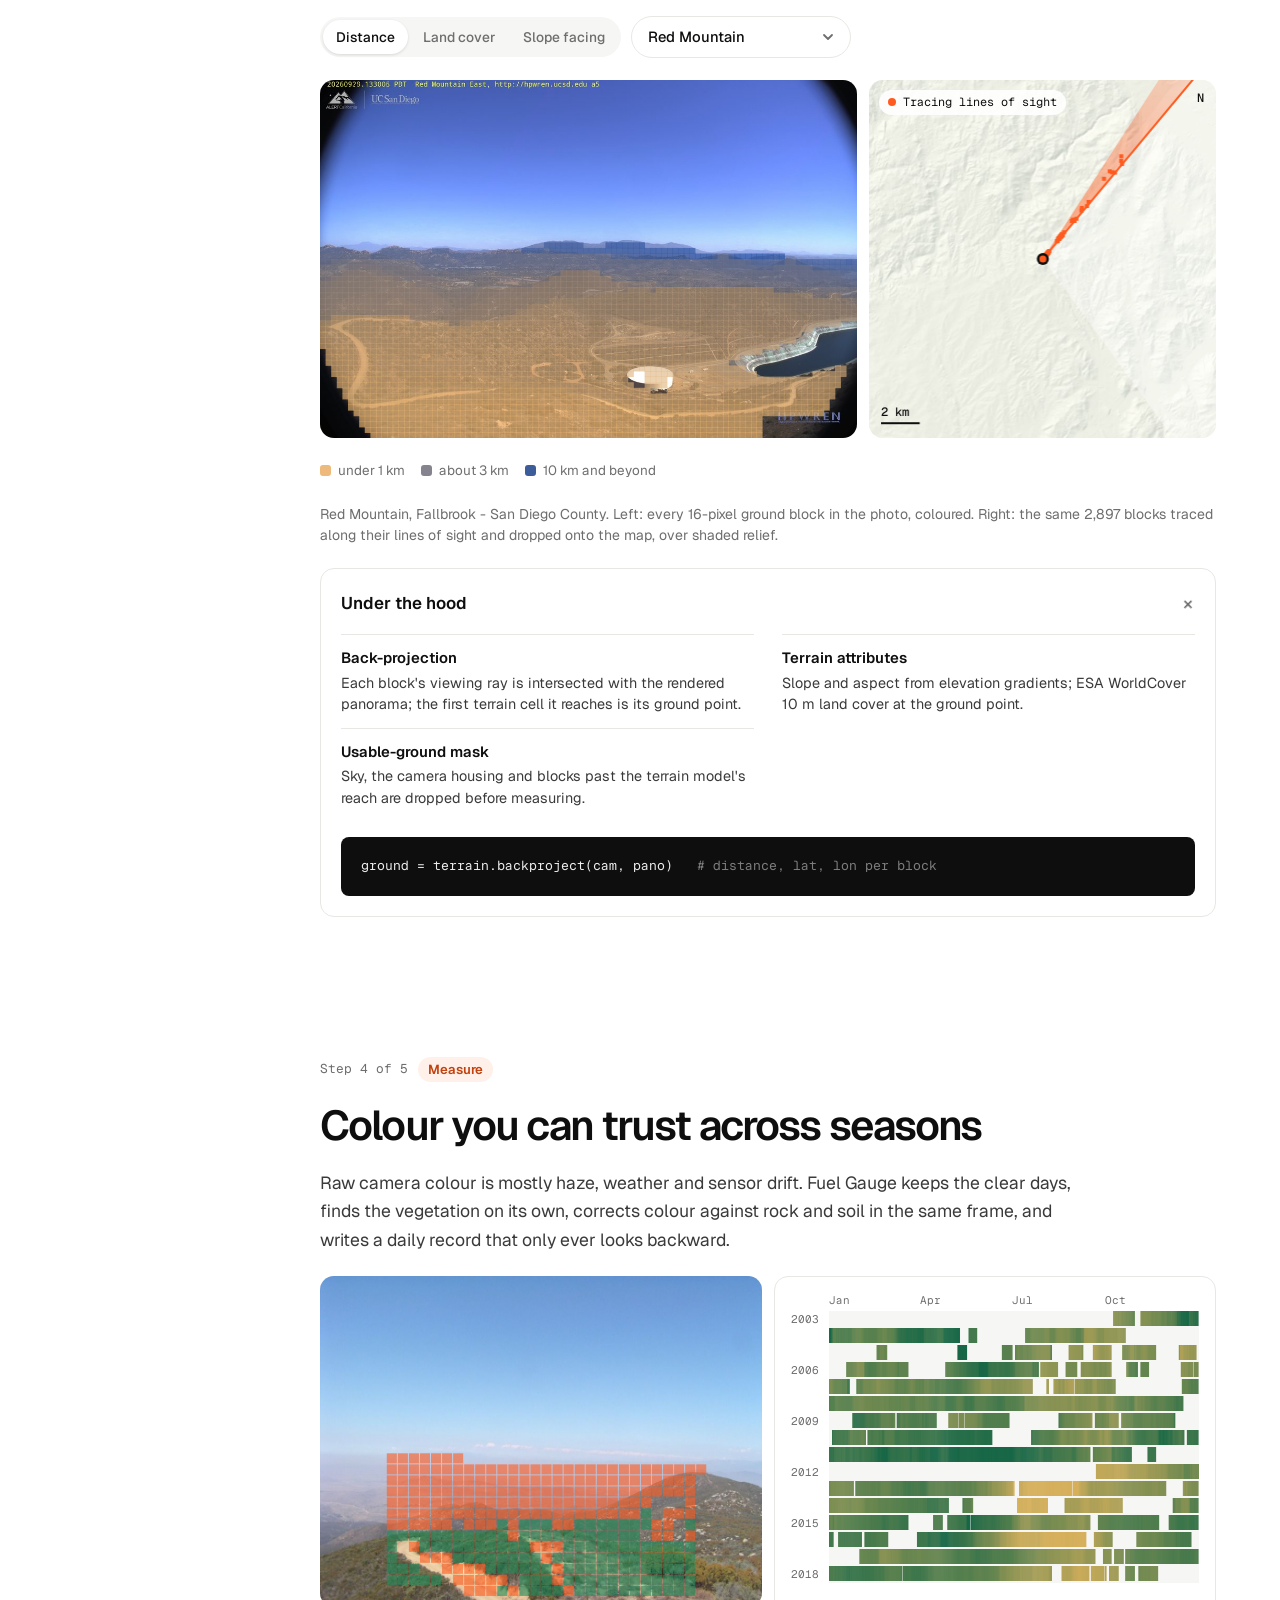
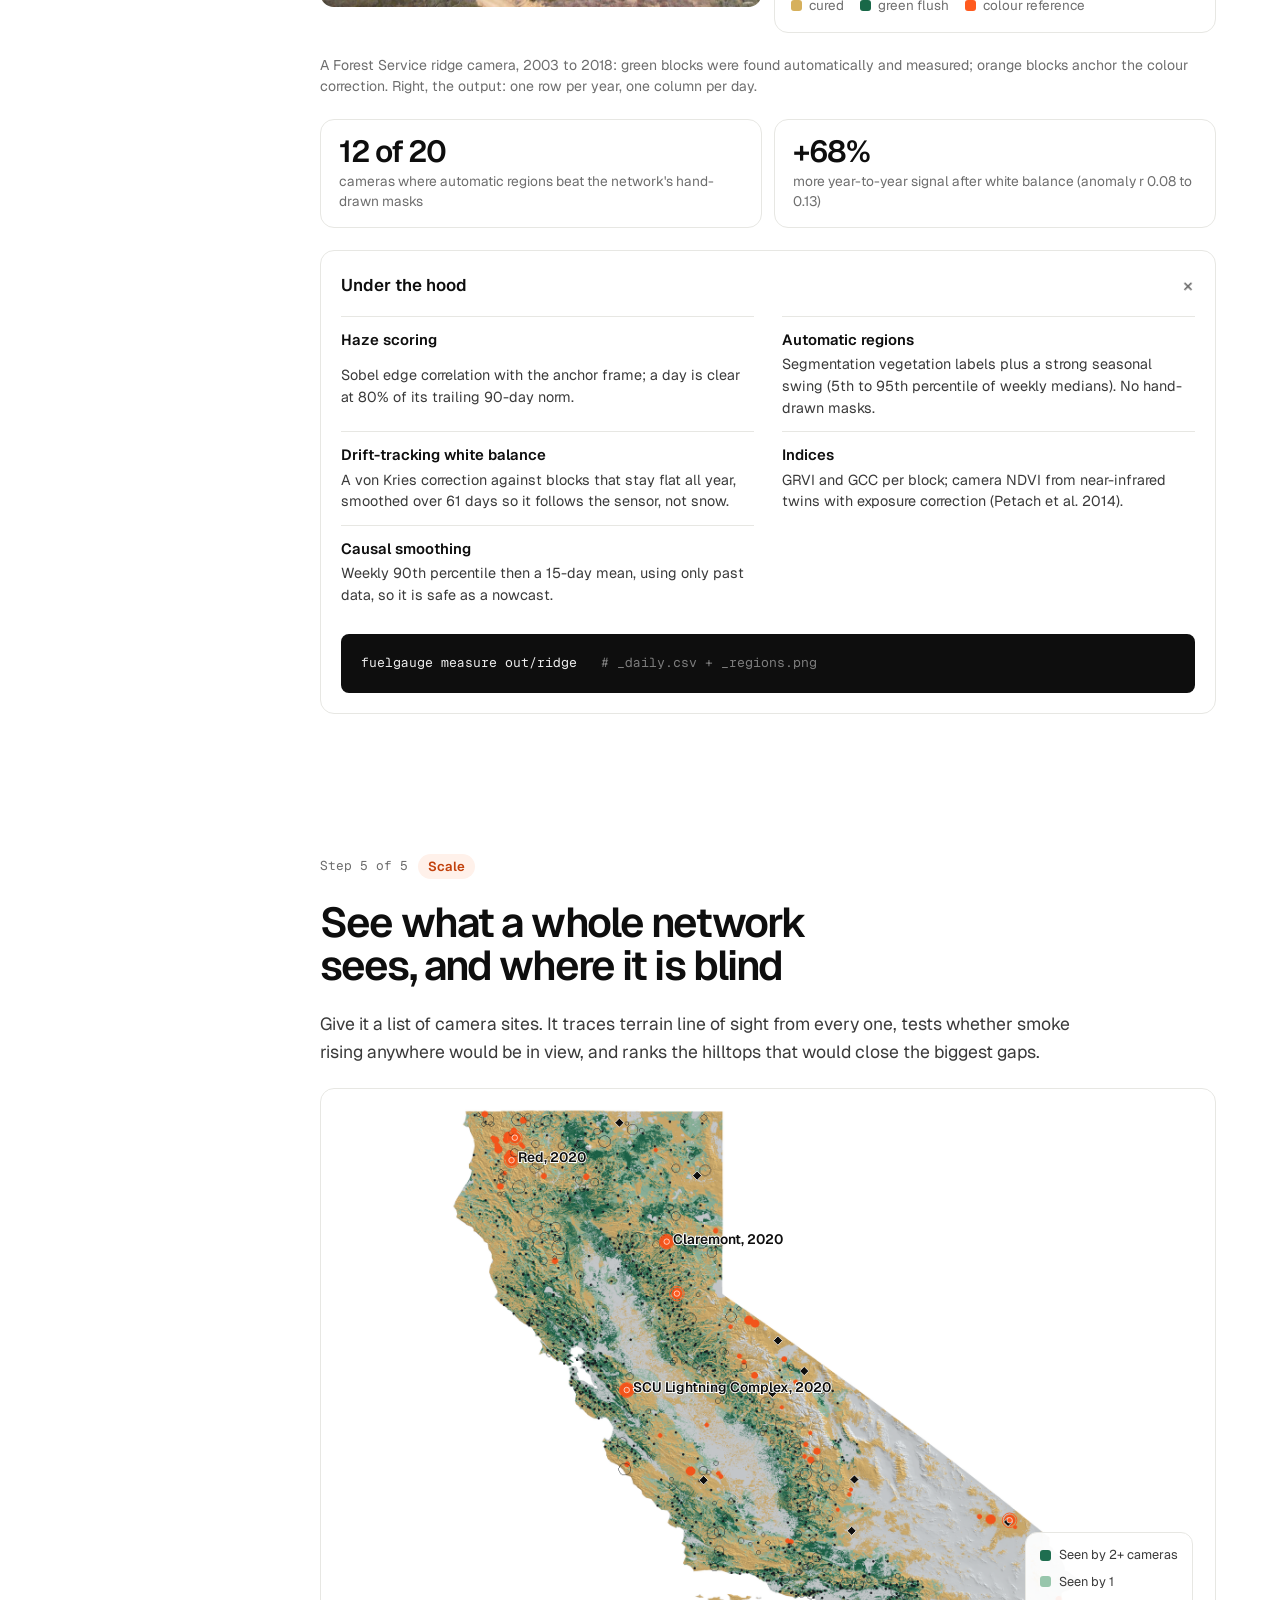
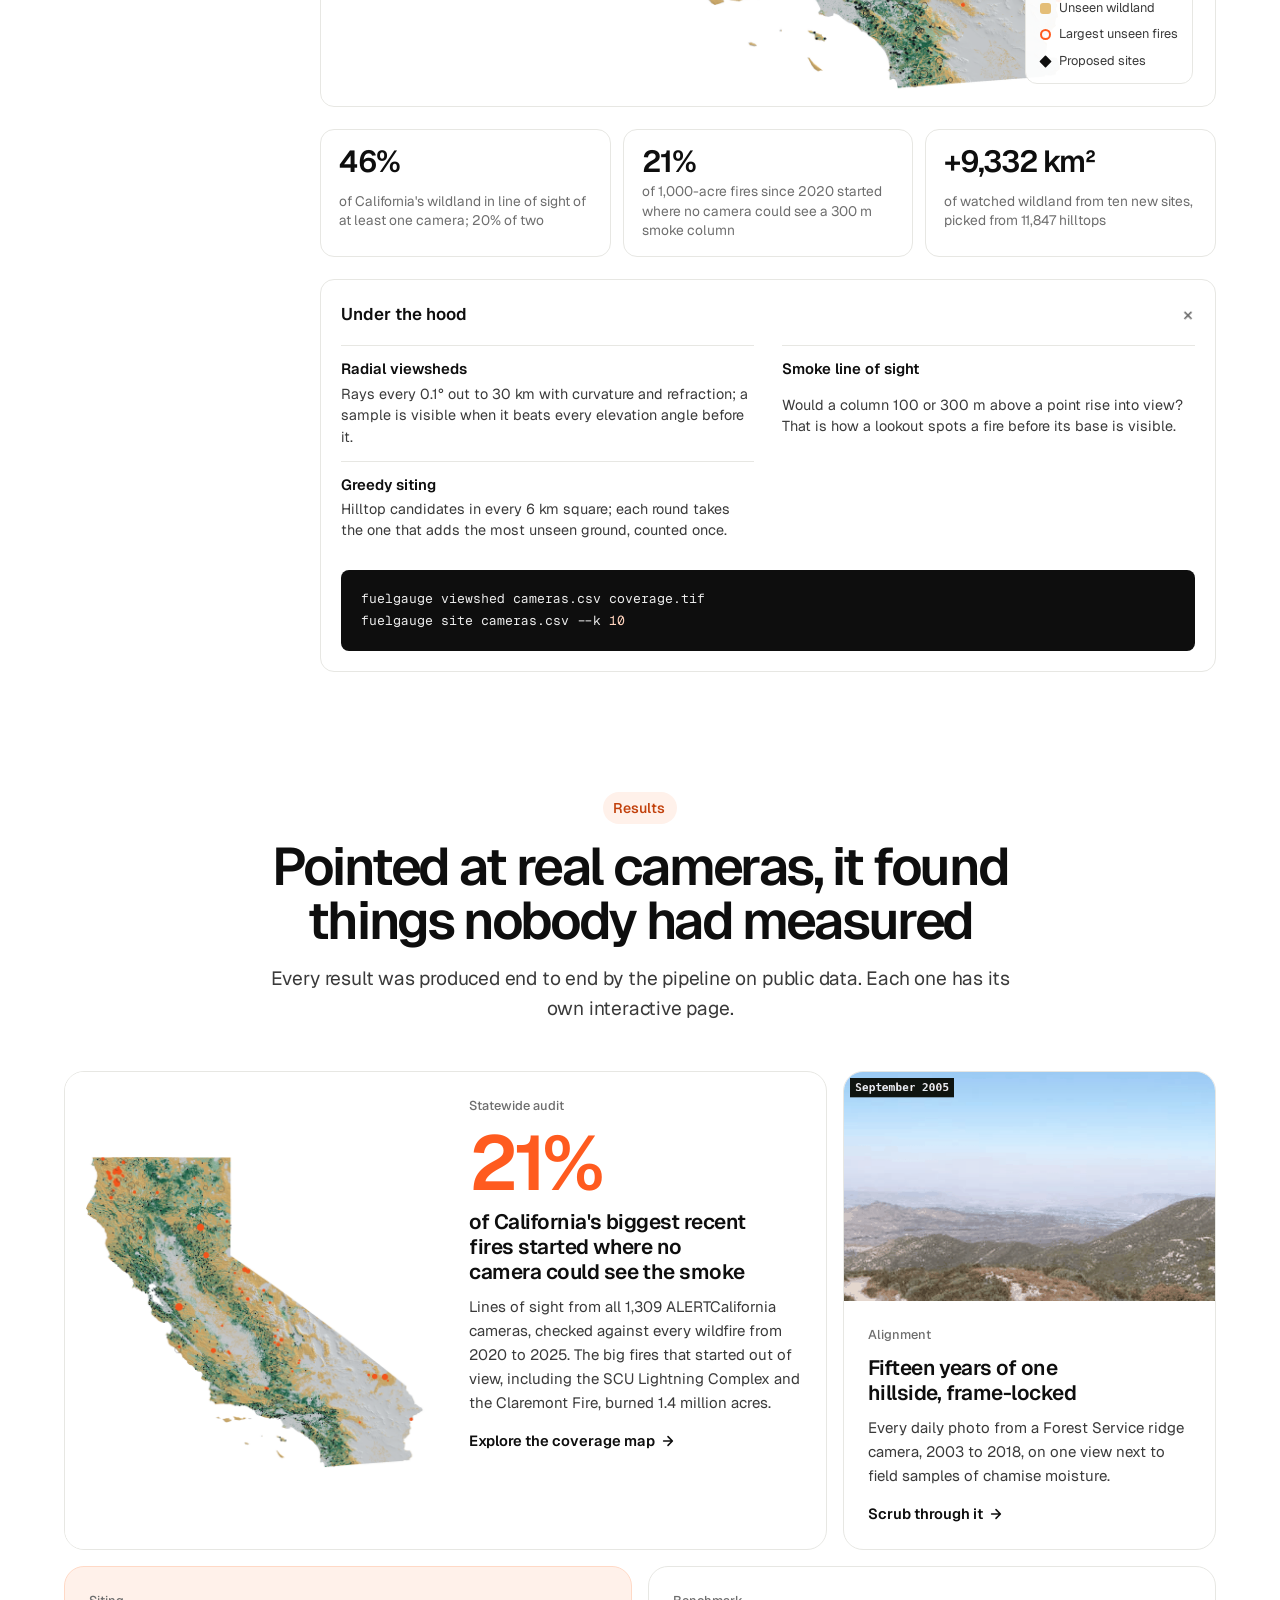
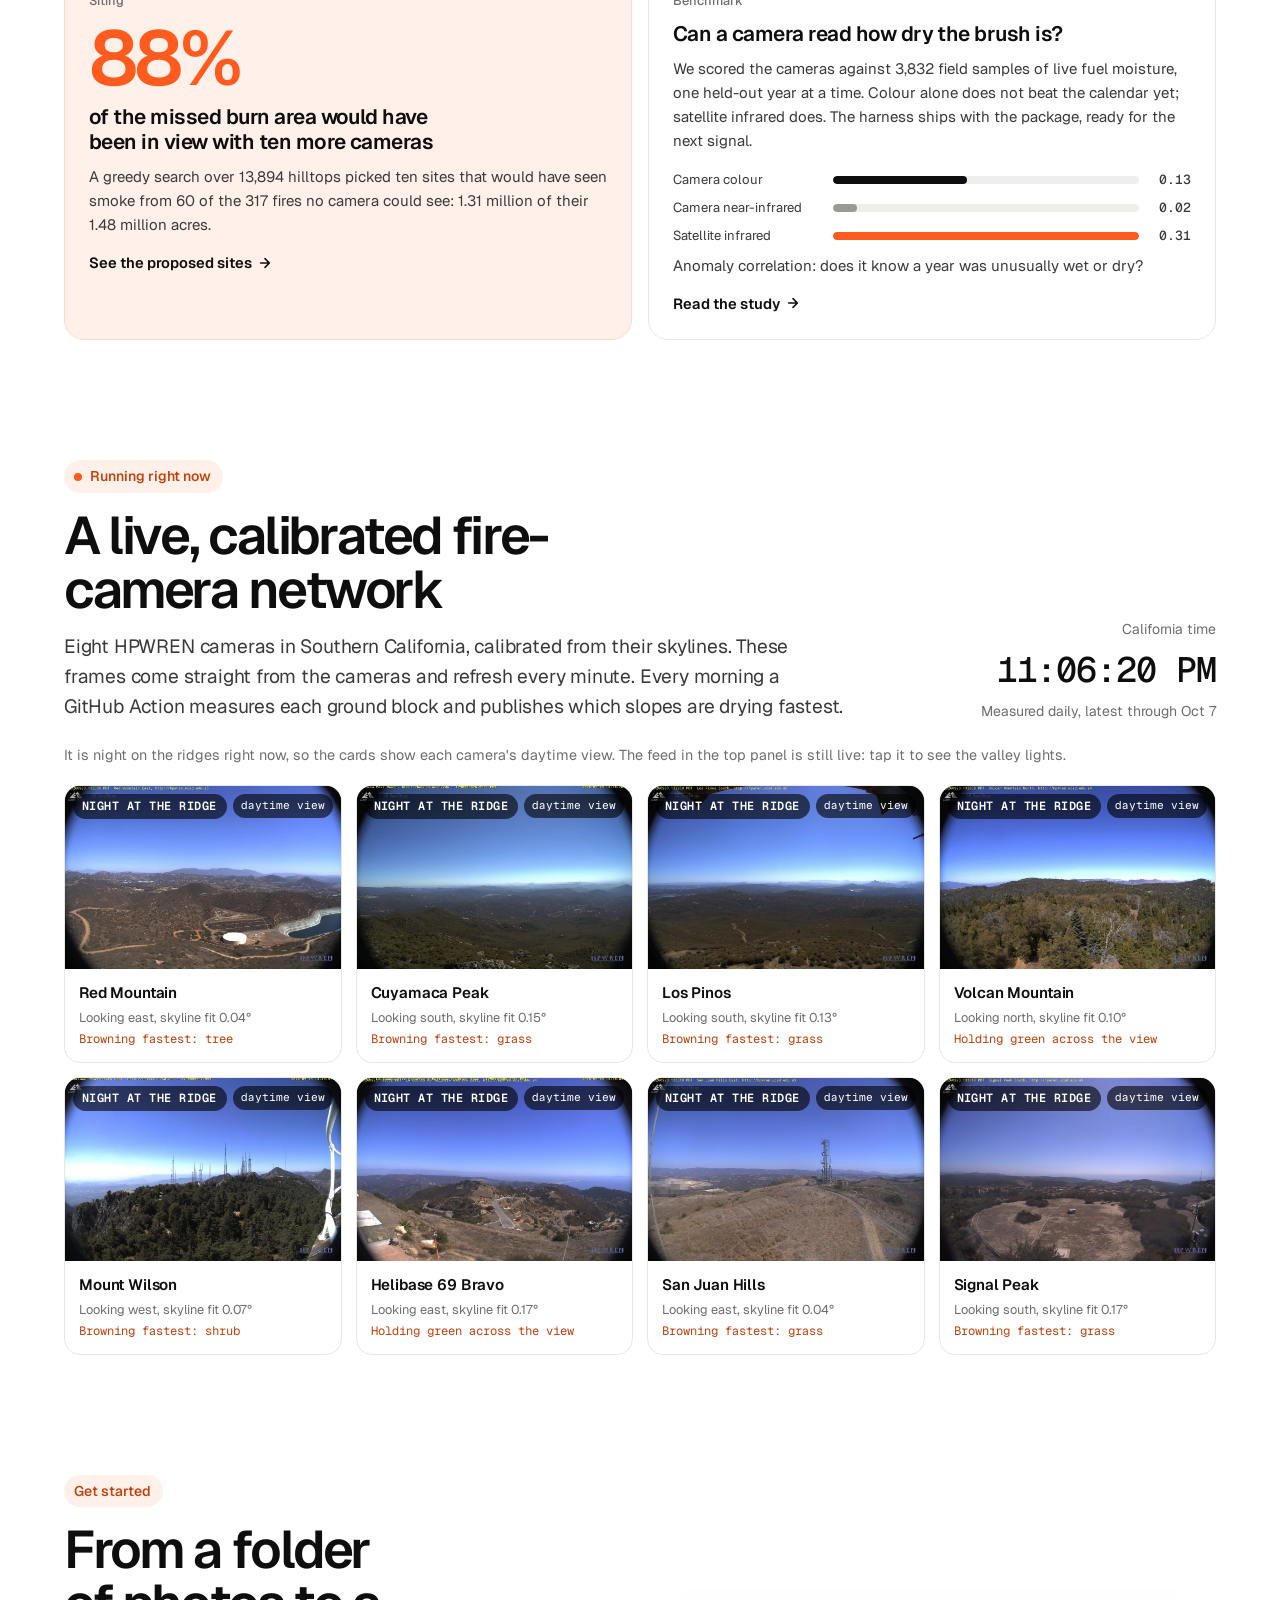
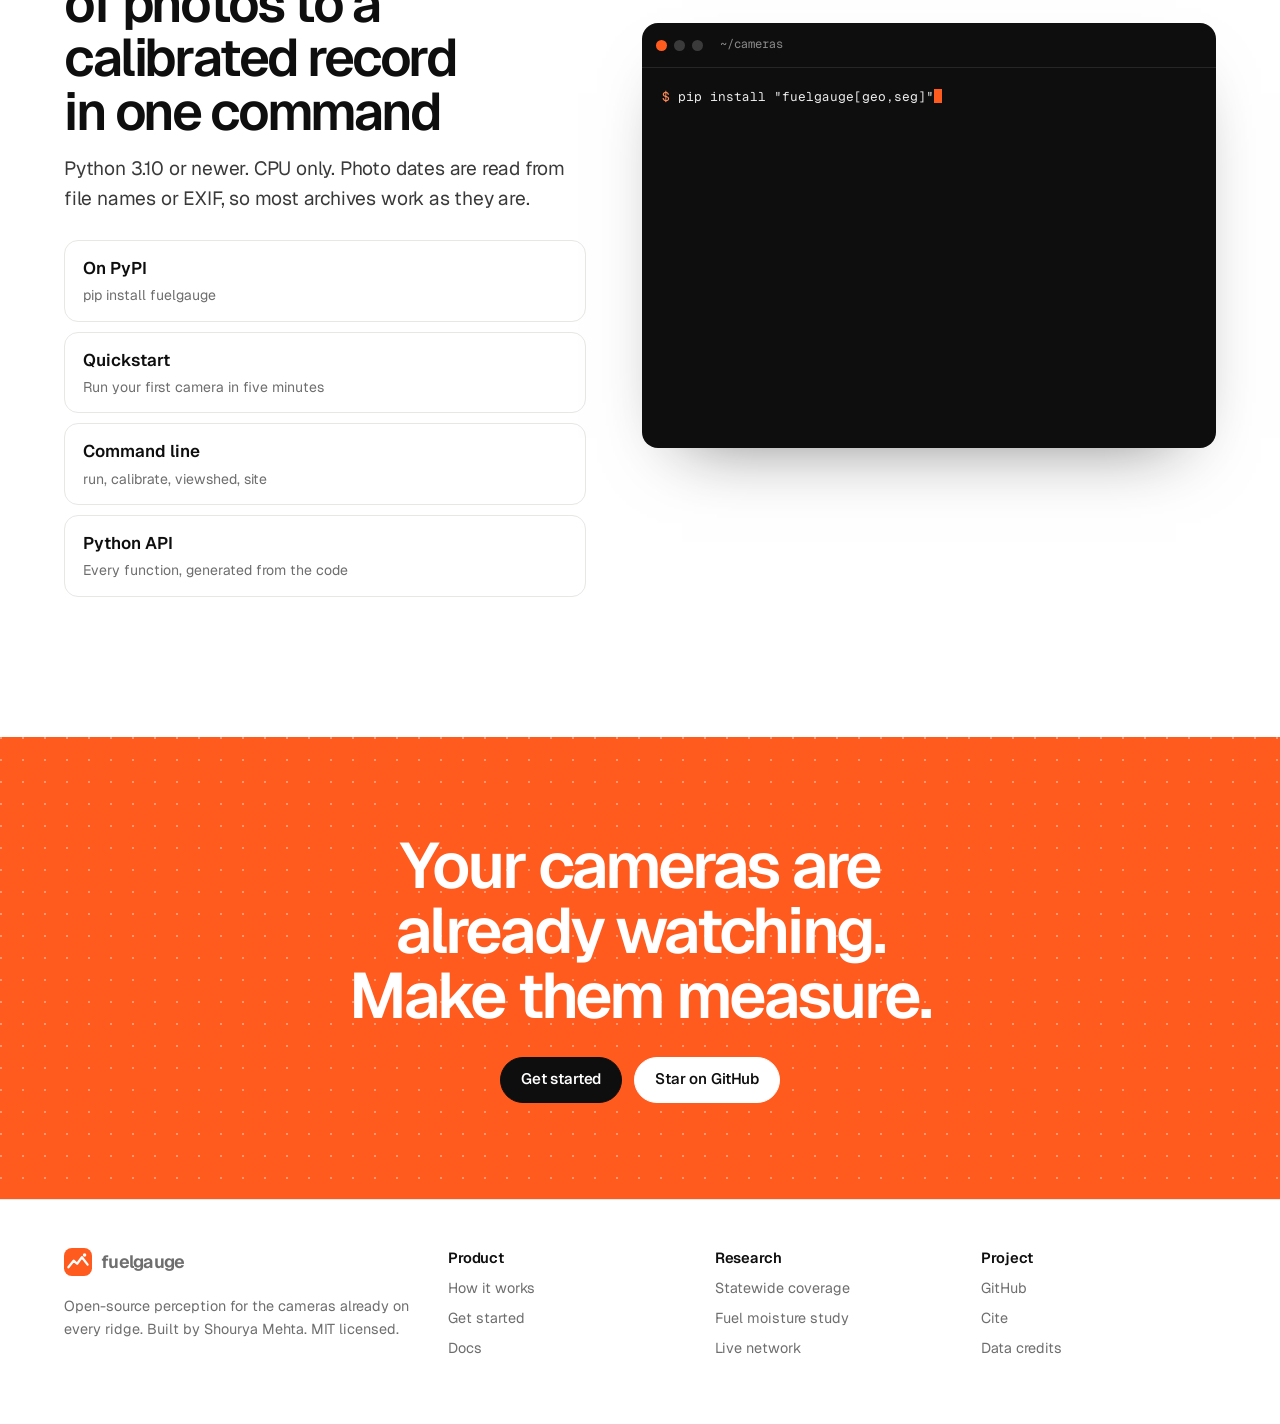
==== commit 098a6a57: "Install from PyPI everywhere: pip install fuelgauge Co-Authored-By: Claude Opus 5.5 <noreply@anthrop" ====
--- a/docs/index.html
+++ b/docs/index.html
@@ -55,8 +55,8 @@
       <a class="btn" href="#how">See how it works</a>
     </div>
     <div class="install">
-      <code><span class="p">$ </span>pip install "fuelgauge[geo,seg] @ git+https://github.com/shourya0mehta/fuel-gauge"</code>
-      <button type="button" data-copy='pip install "fuelgauge[geo,seg] @ git+https://github.com/shourya0mehta/fuel-gauge"'>Copy</button>
+      <code><span class="p">$ </span>pip install "fuelgauge[geo,seg]"</code>
+      <button type="button" data-copy='pip install "fuelgauge[geo,seg]"'>Copy</button>
     </div>
   </div>
 
@@ -350,6 +350,7 @@
       <h2>From a folder of photos to a calibrated record in one command</h2>
       <p class="lede">Python 3.10 or newer. CPU only. Photo dates are read from file names or EXIF, so most archives work as they are.</p>
       <div class="start-links">
+        <a class="link-card" href="https://pypi.org/project/fuelgauge/"><b>On PyPI</b><span>pip install fuelgauge</span></a>
         <a class="link-card" href="docs.html#quickstart"><b>Quickstart</b><span>Run your first camera in five minutes</span></a>
         <a class="link-card" href="docs.html#cli"><b>Command line</b><span>run, calibrate, viewshed, site</span></a>
         <a class="link-card" href="docs.html#mod-measure"><b>Python API</b><span>Every function, generated from the code</span></a>
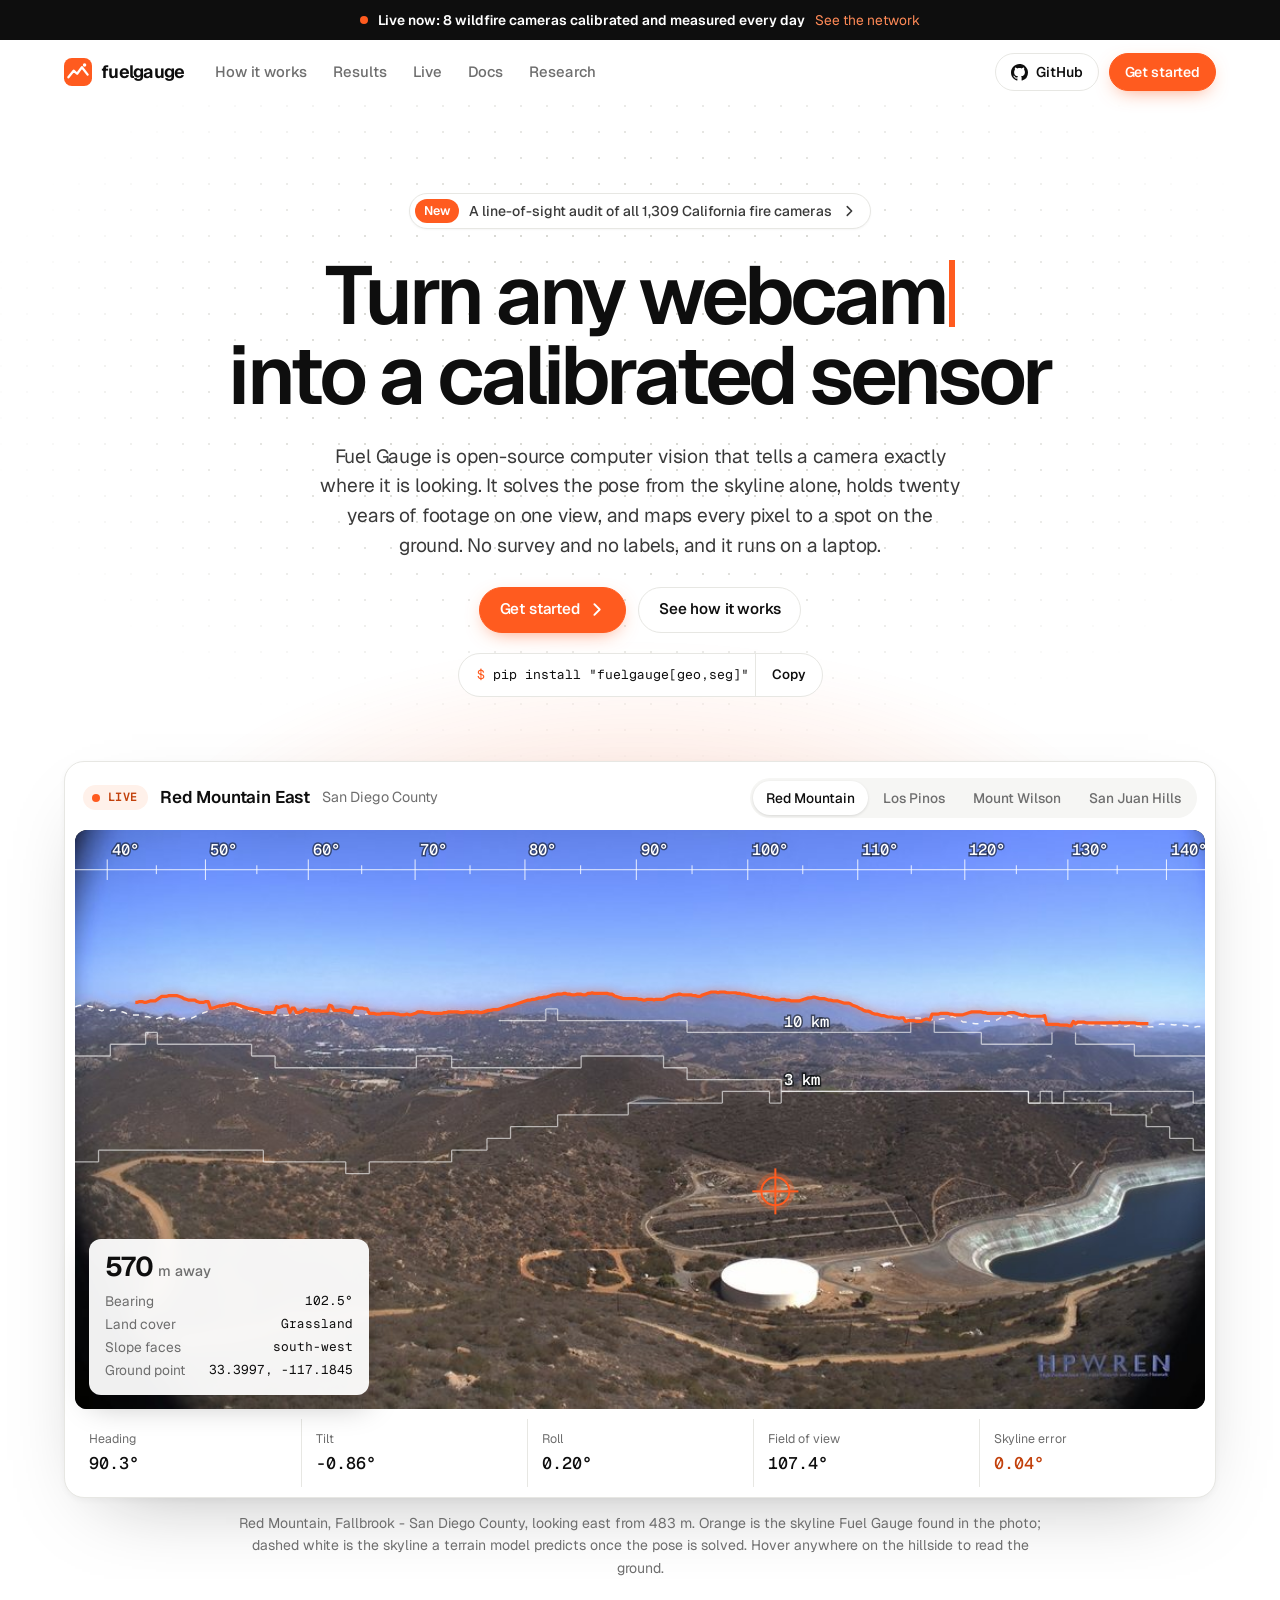
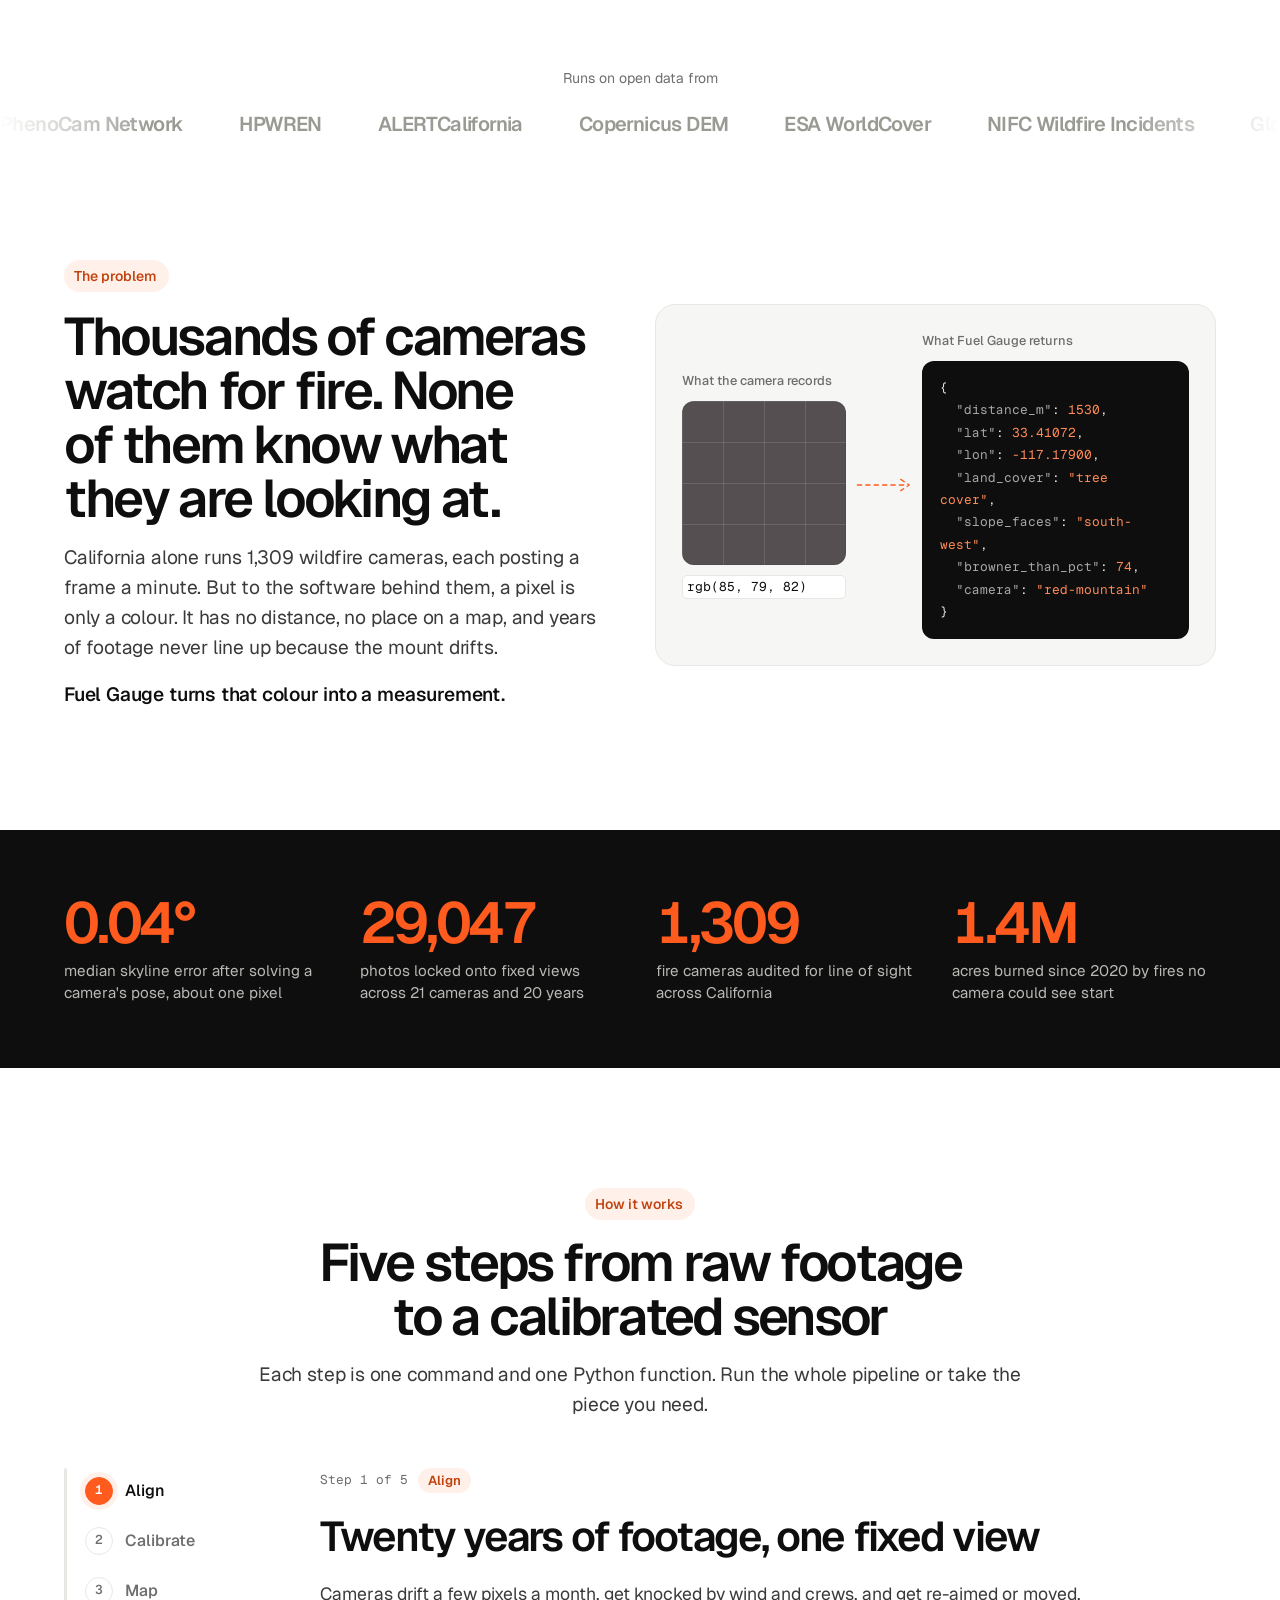
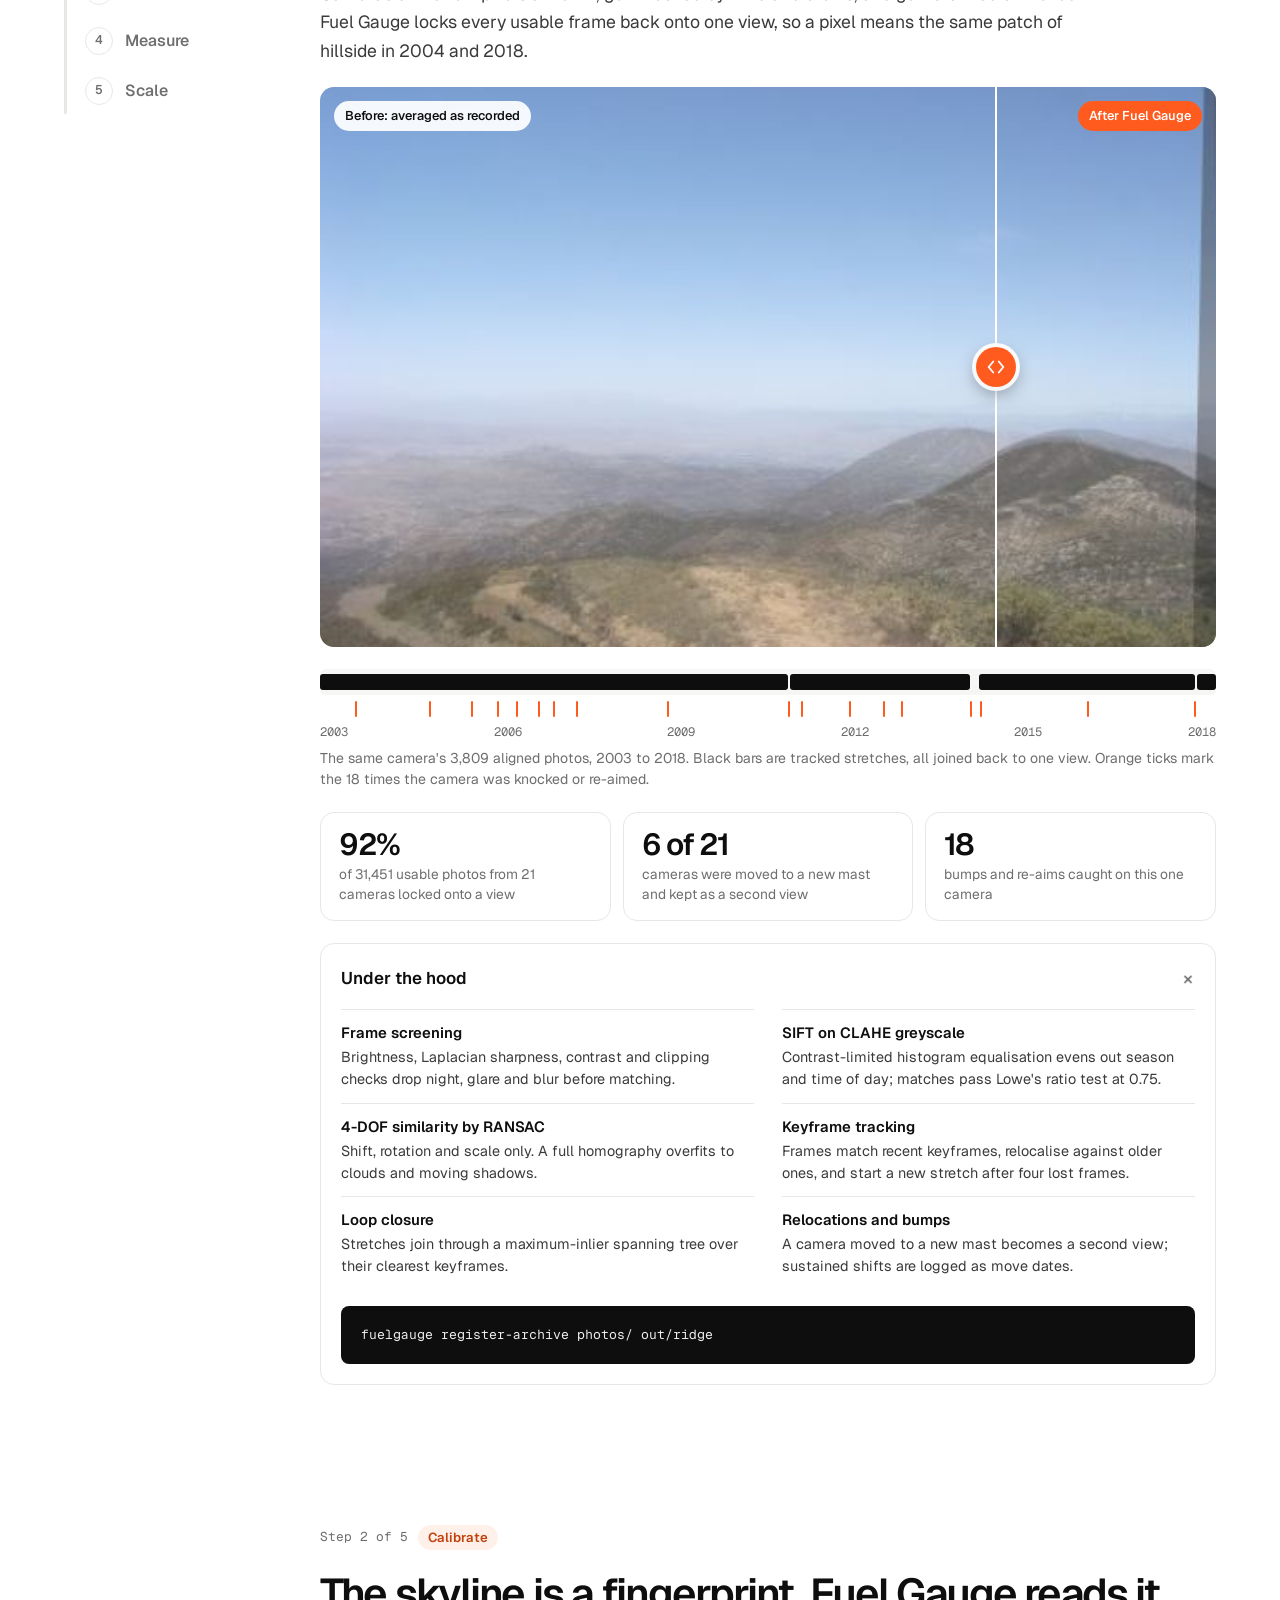
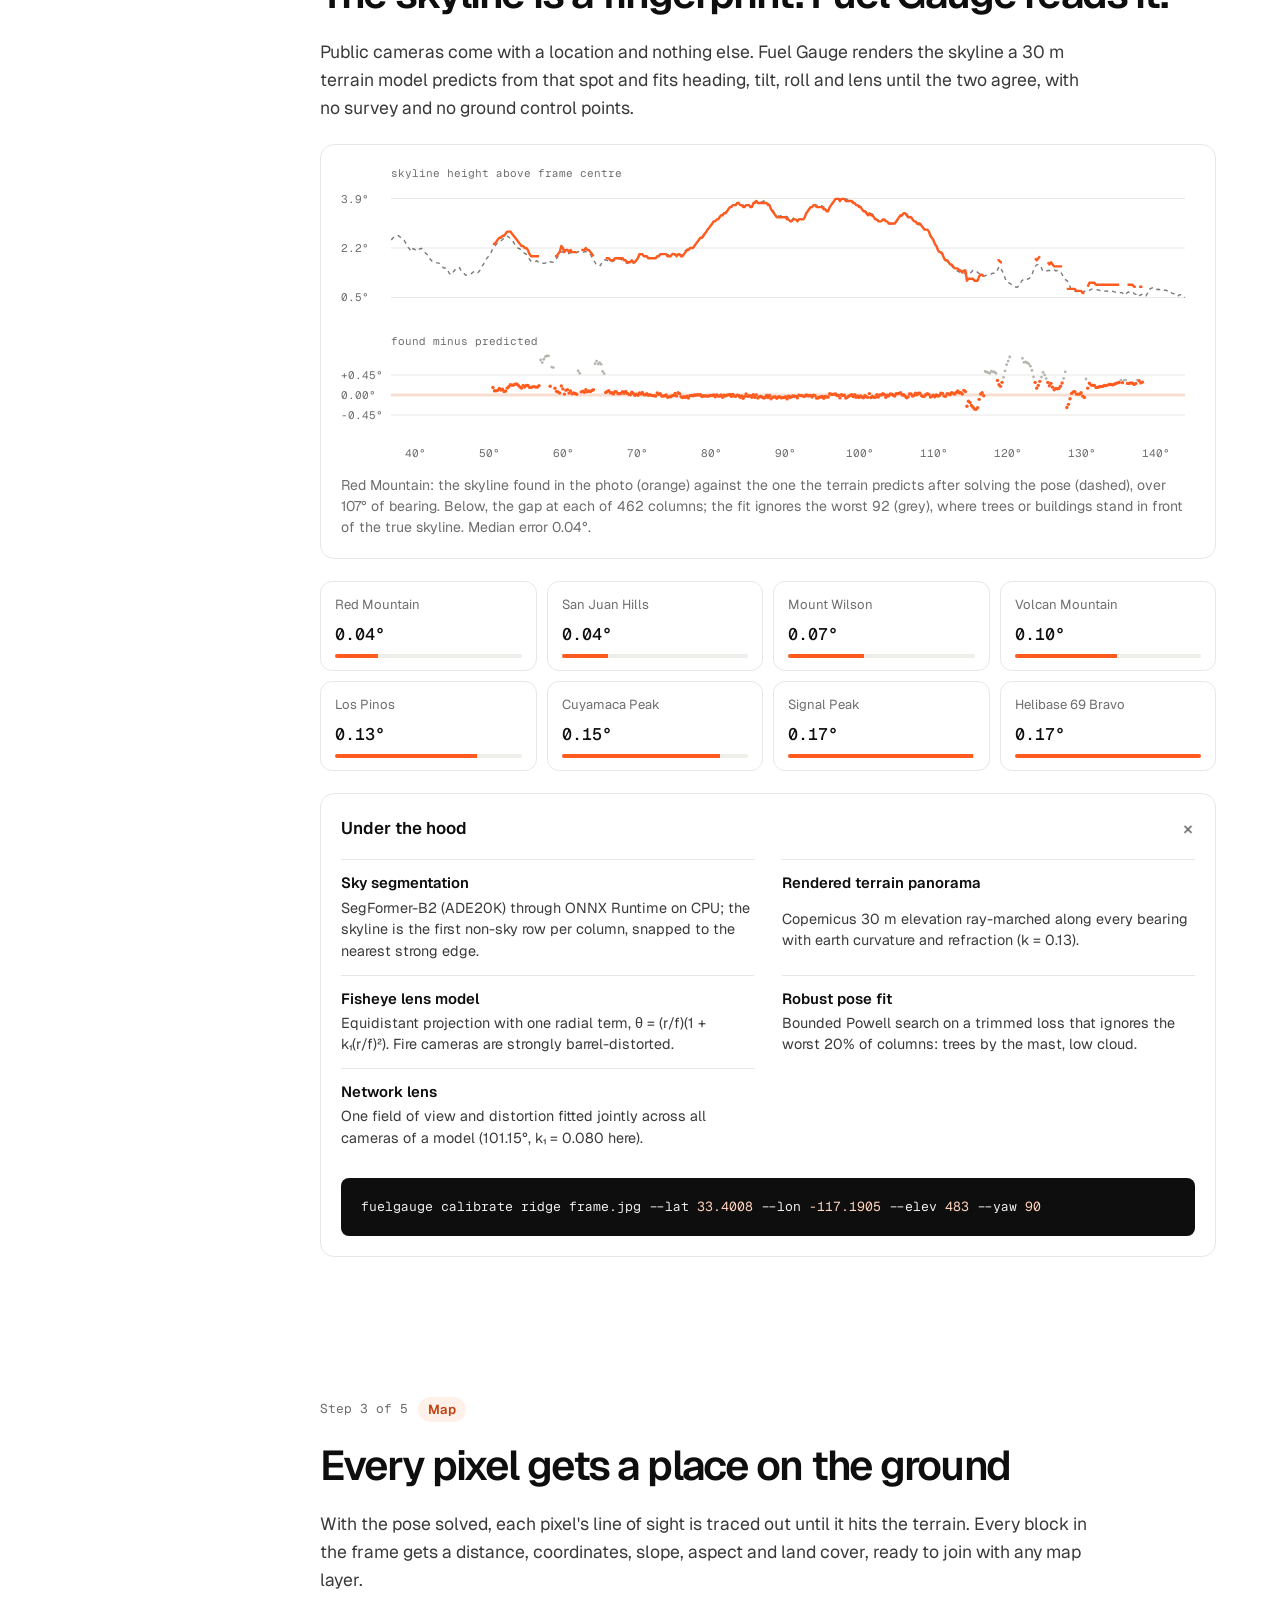
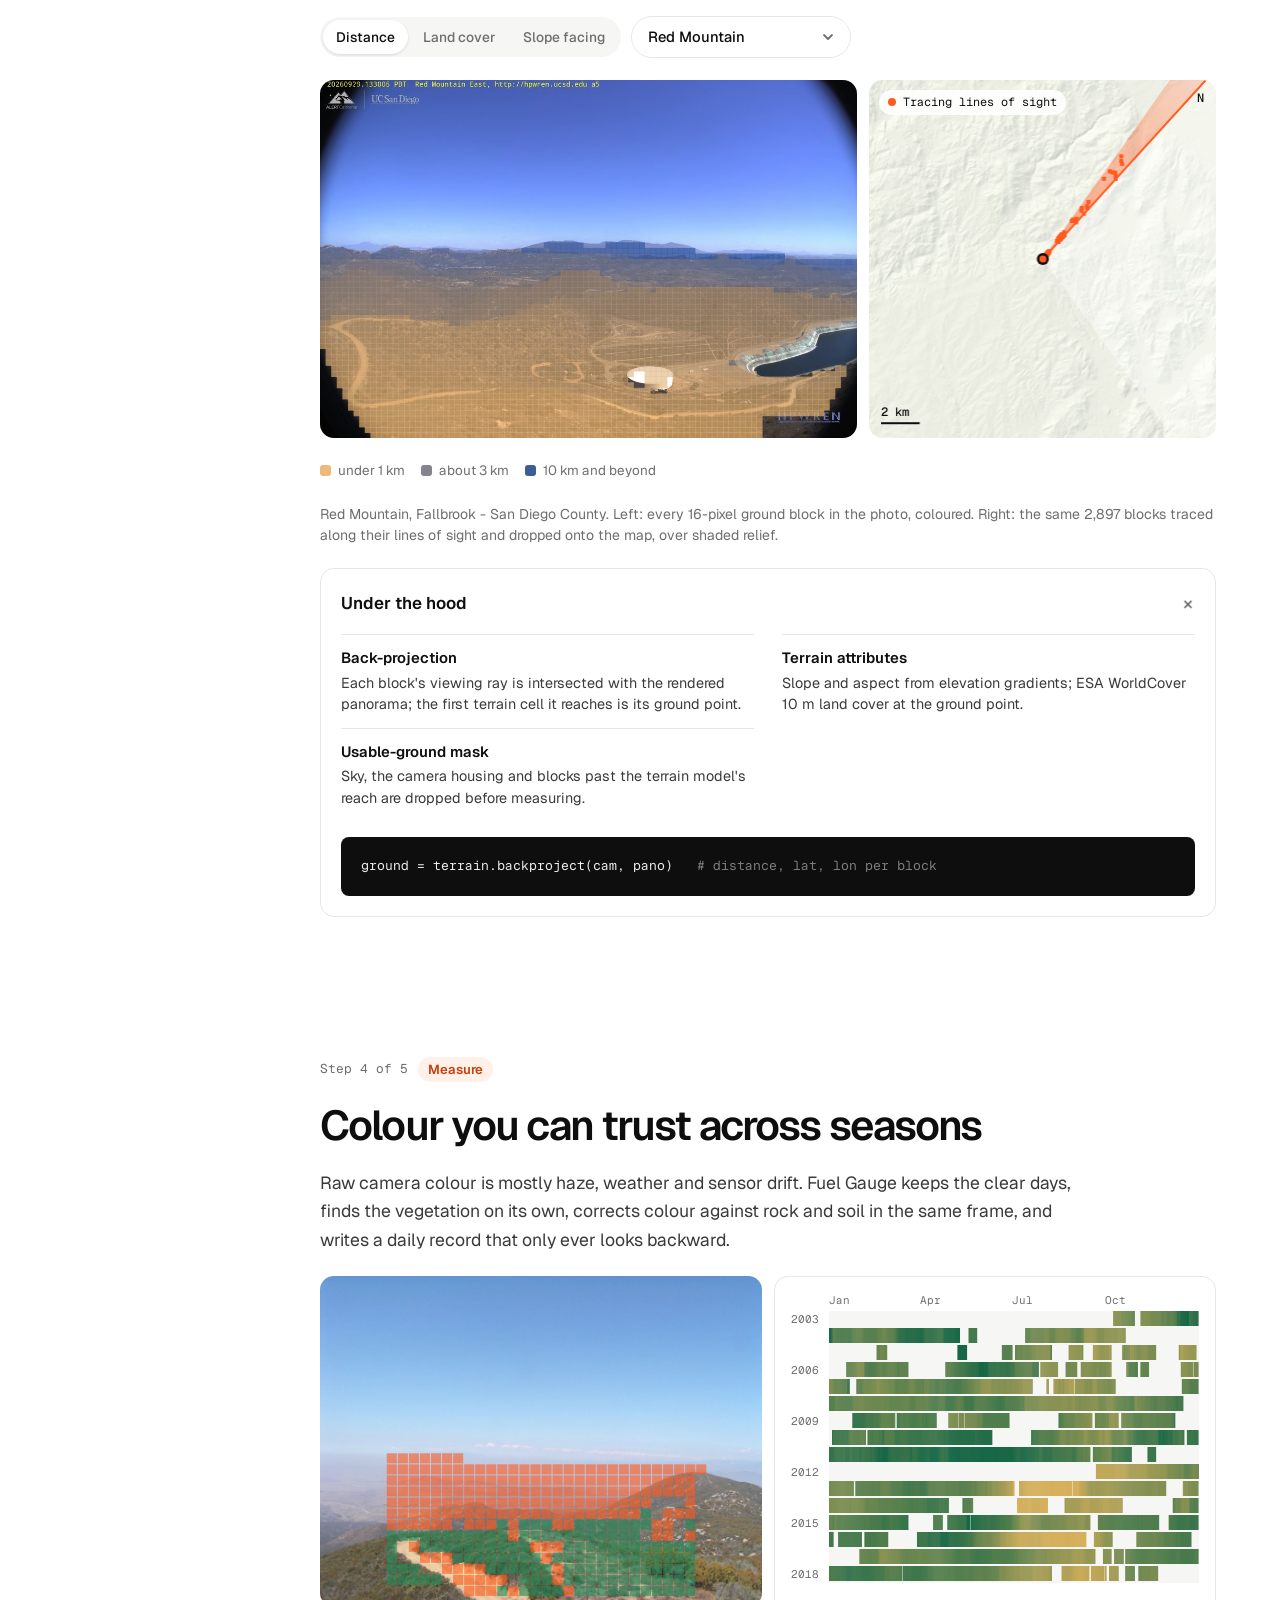
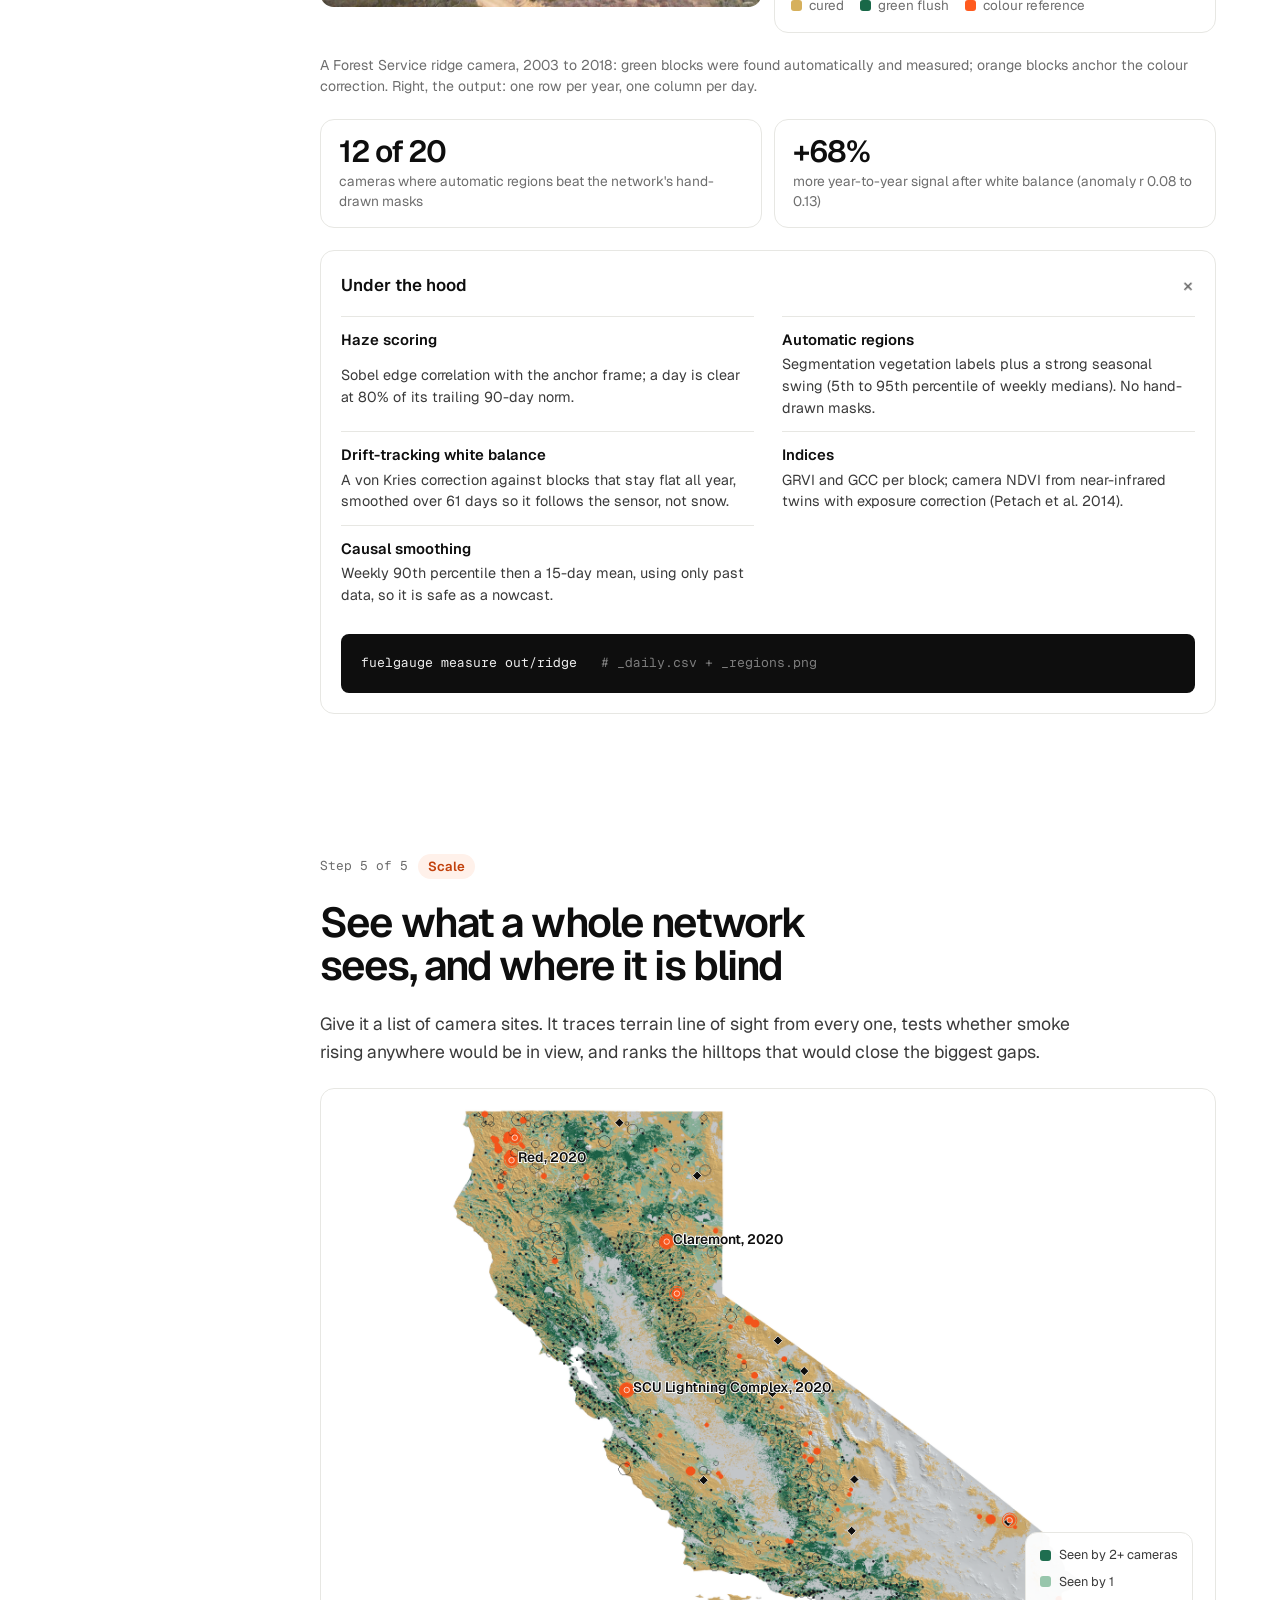
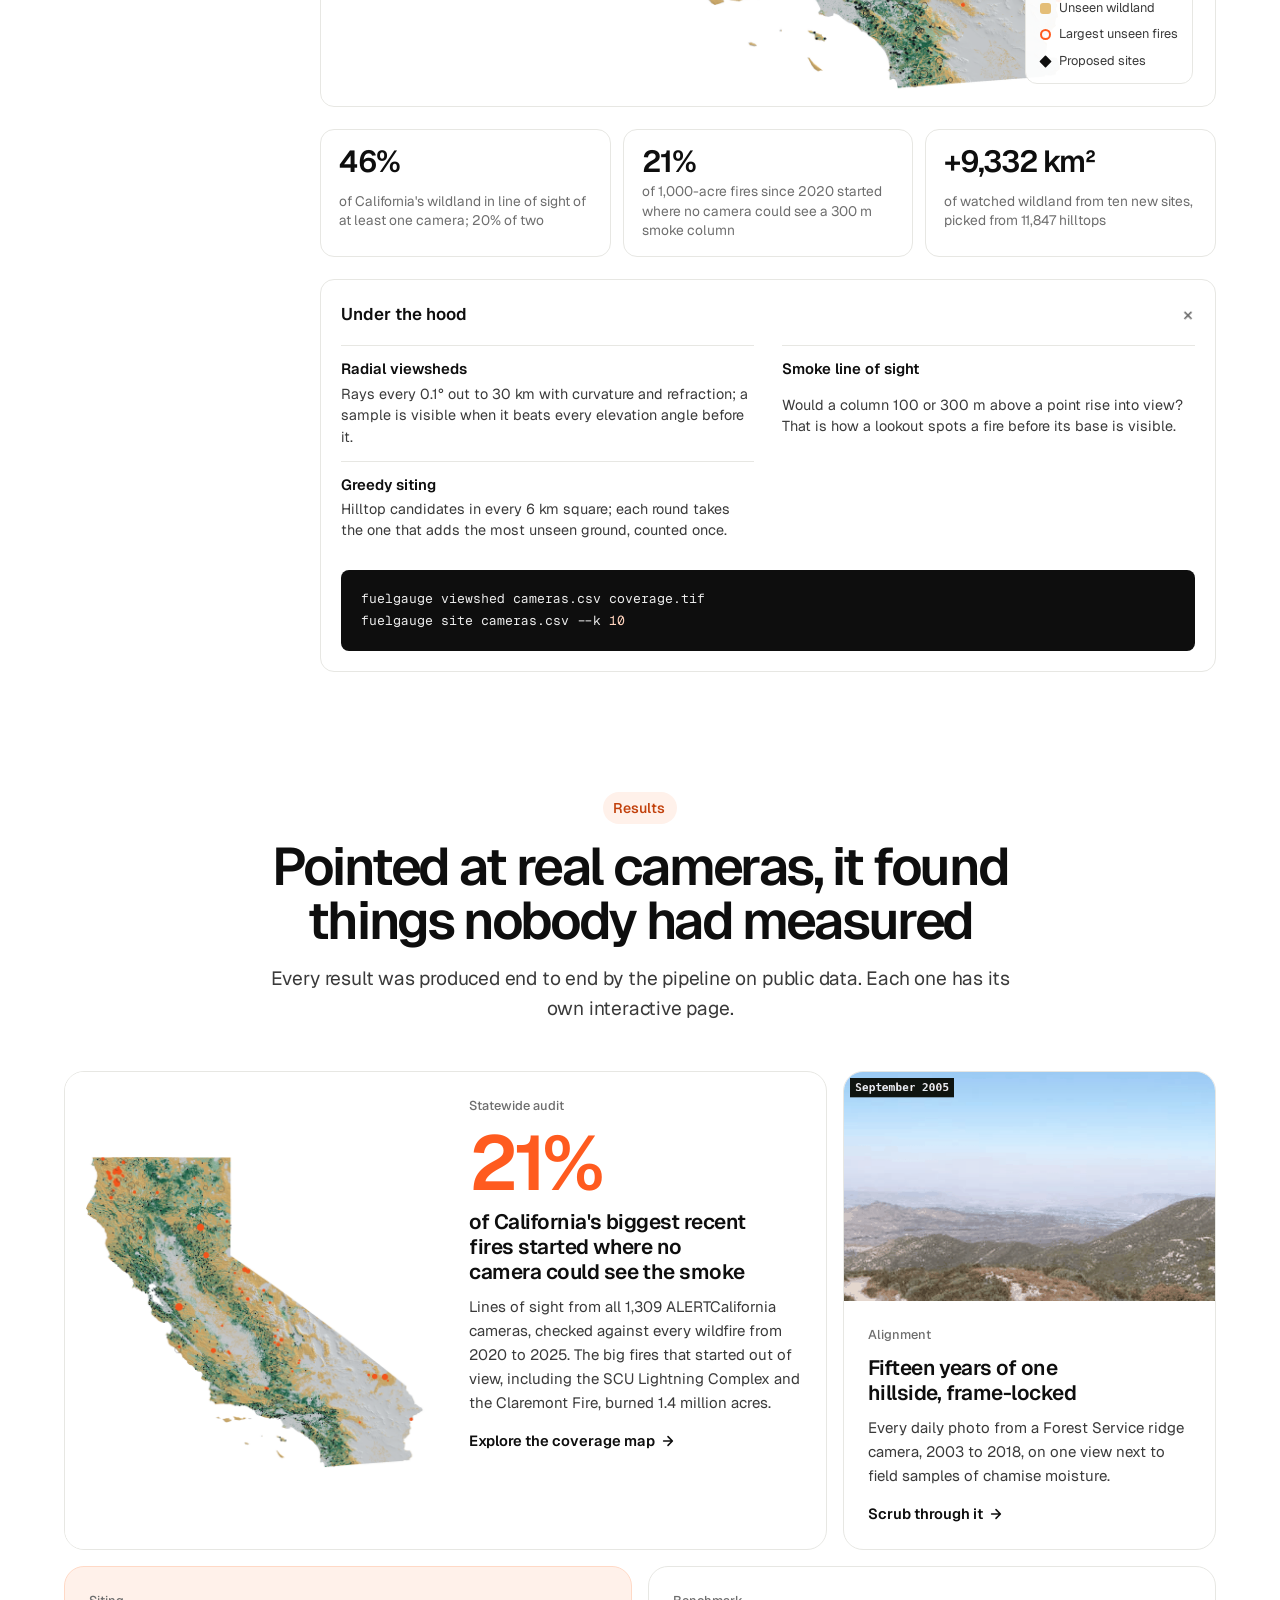
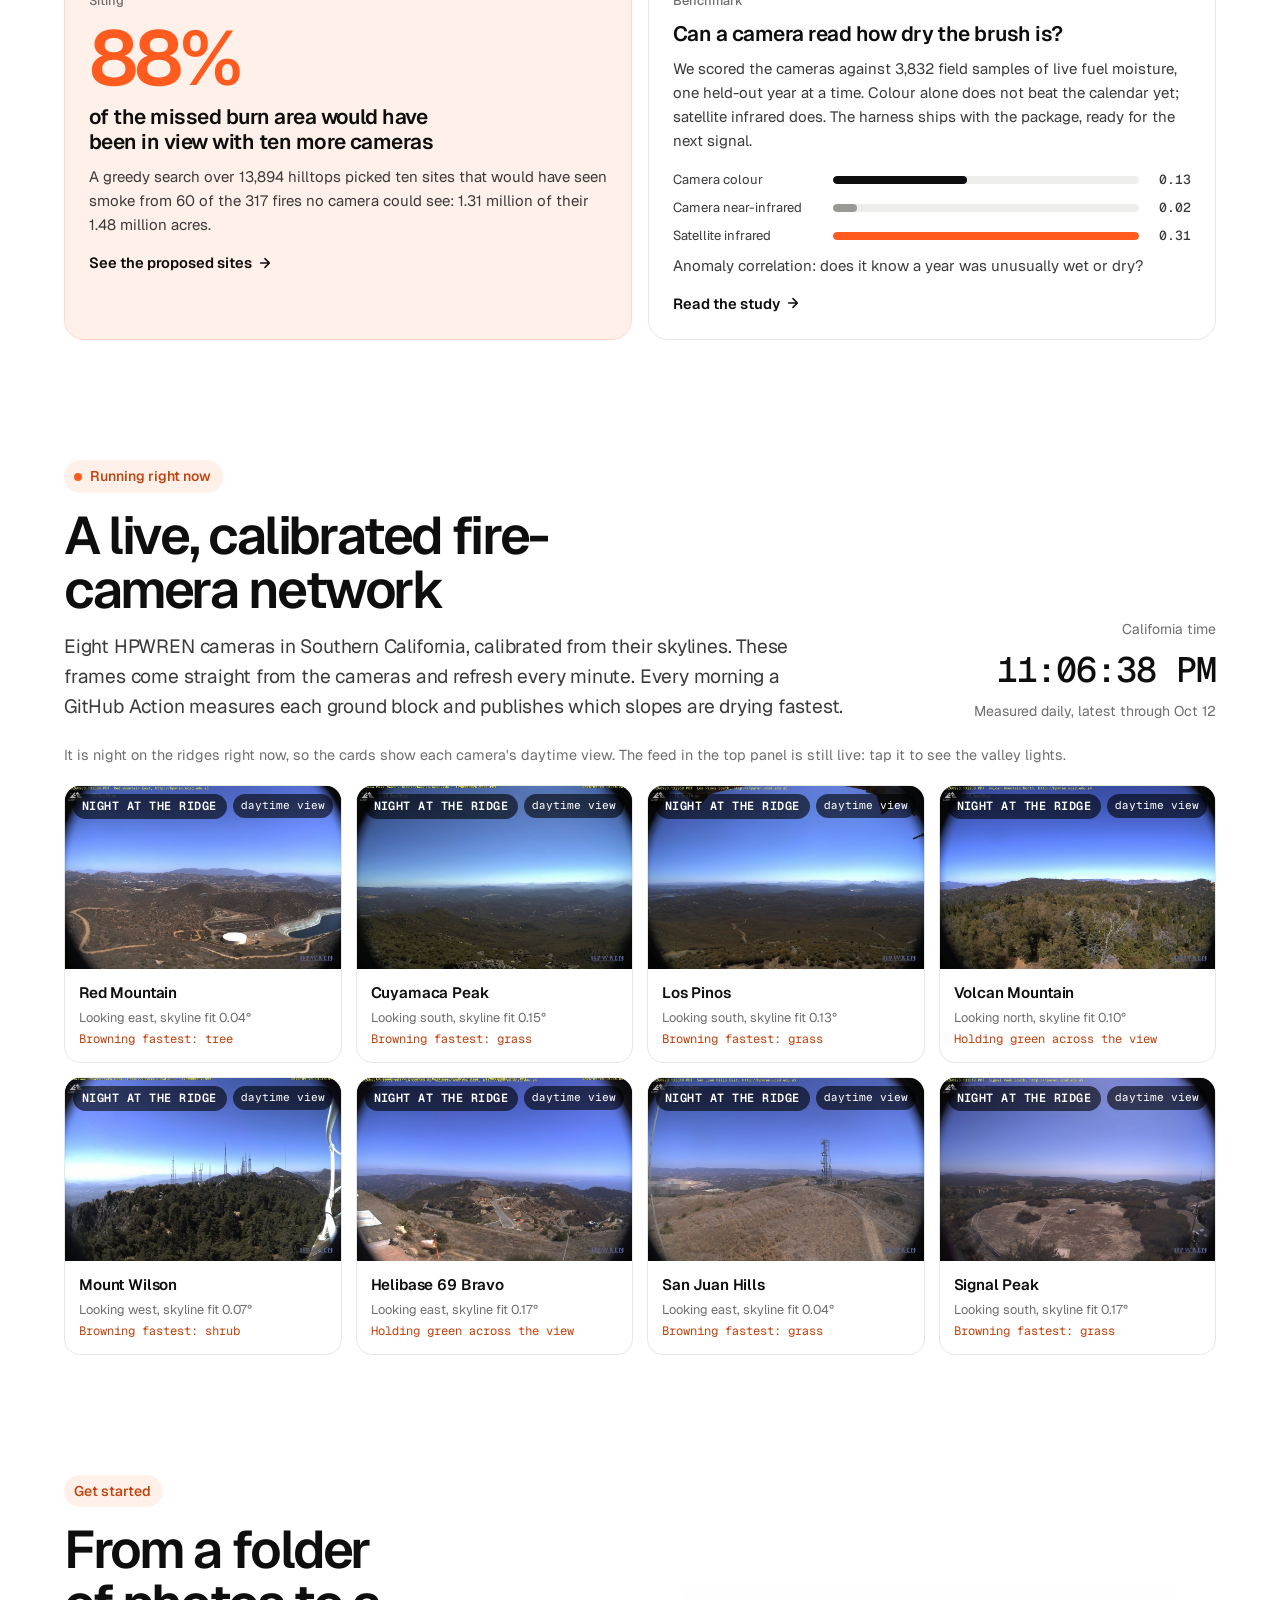
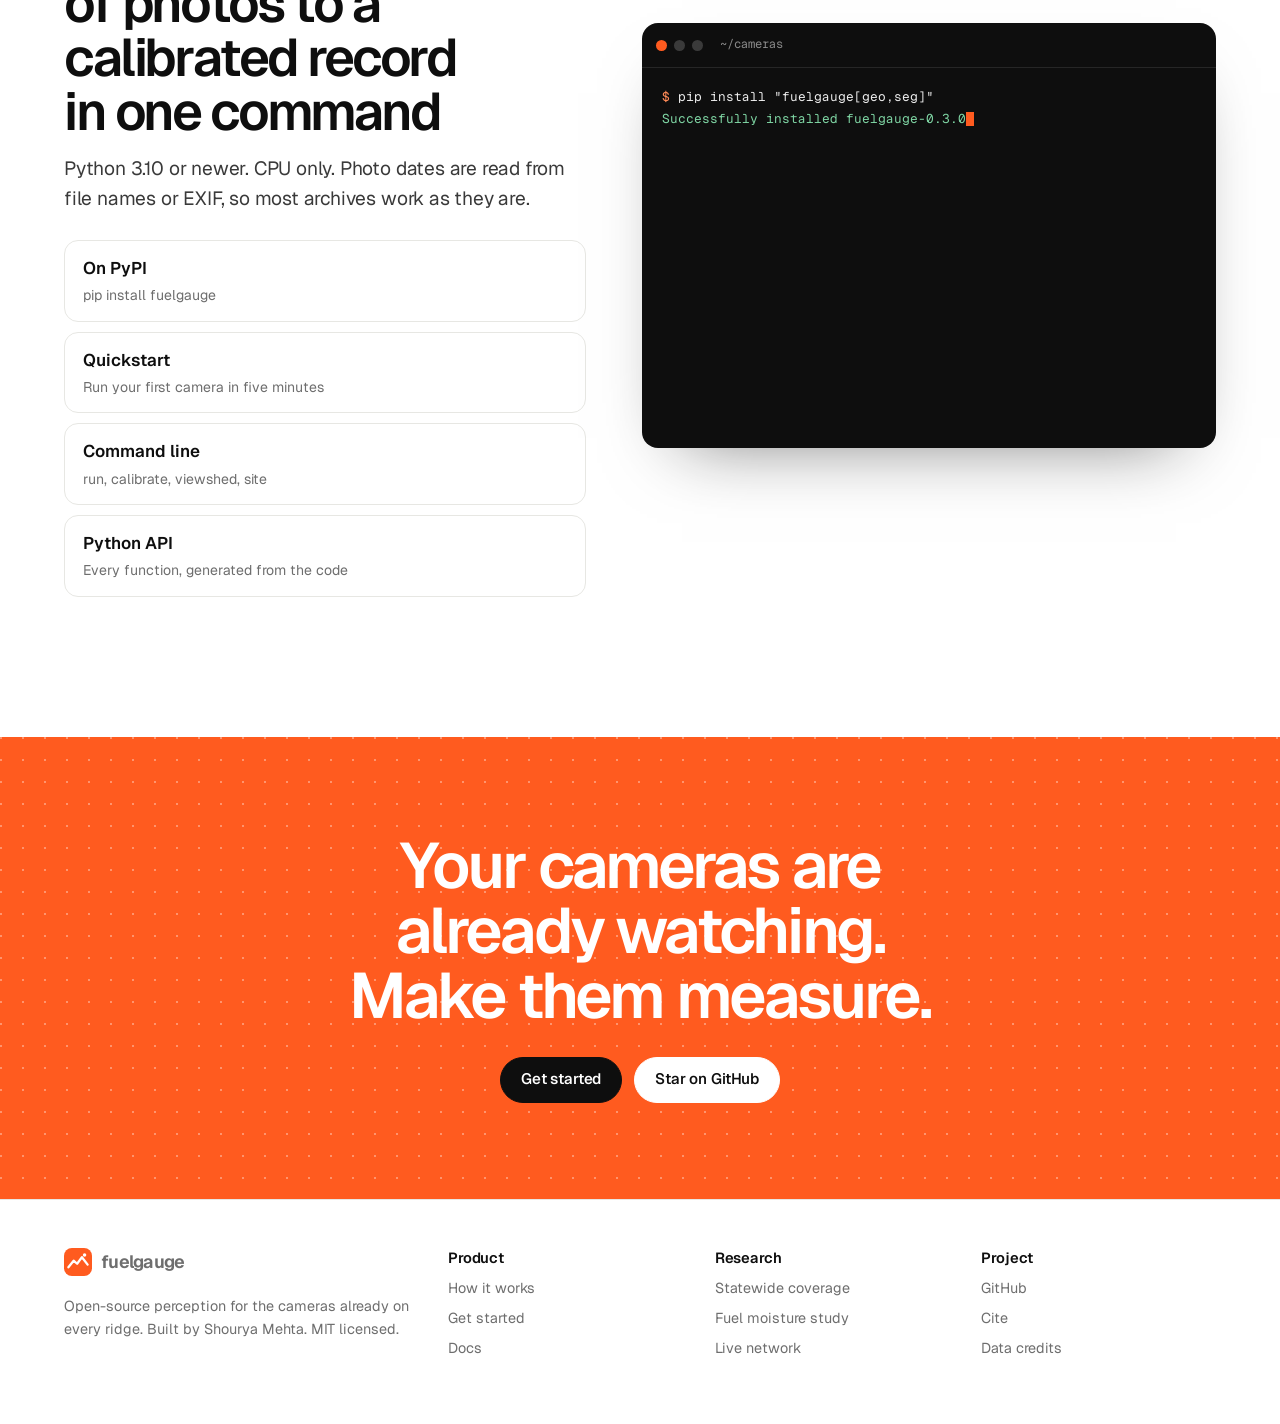
==== commit 9ef24fd9: "kymo: Expressive motion tokens (motion.css), config Co-Authored-By: Claude Opus 5.5 <noreply@anthrop" ====
--- a/docs/index.html
+++ b/docs/index.html
@@ -13,6 +13,7 @@
 <link rel="preconnect" href="https://fonts.googleapis.com">
 <link rel="preconnect" href="https://fonts.gstatic.com" crossorigin>
 <link rel="stylesheet" href="https://fonts.googleapis.com/css2?family=Geist:wght@300..800&family=Geist+Mono:wght@400..600&display=swap">
+<link rel="stylesheet" href="motion.css">
 <link rel="stylesheet" href="site.css">
 <link rel="stylesheet" href="landing.css">
 </head>
--- a/docs/motion.css
+++ b/docs/motion.css
@@ -0,0 +1,39 @@
+/*
+ * Motion tokens: Expressive profile (written by kymo, approve before use)
+ * Source: IBM Carbon expressive tokens; Material 3 Expressive motion scheme; Apple WWDC23
+ * Why this profile:
+ *   - 2 table or grid element(s)
+ *   - keyboard listeners on the page
+ *   - a display-size heading (40 px or more) in the first viewport
+ *   - touch-action rules in the CSS
+ *   - signals: 2 controls in view, 2 tables, 35% prose, 0% imagery, hero no, display heading yes, drag surfaces yes
+ *   - signals are weak or close, so the default (Productive) applies
+ * Springs, if the app uses a spring library: damping ratio 0.8 at stiffness 380 and 200 (0.6 at 800 for small elements only); or Apple bounce 0.15 to 0.3
+ * Max overshoot: 5% (9.5% for small elements)
+ *
+ * Use sm for small state changes (toggles, presses), md for menus, toasts and panels,
+ * lg for dialogs and large surfaces. Enter decelerates, exit accelerates, move does both.
+ * Keyboard-triggered and very frequent actions should not animate at all.
+ */
+:root {
+  --motion-duration-sm: 240ms;
+  --motion-duration-md: 400ms;
+  --motion-duration-lg: 500ms;
+  --motion-ease-enter: cubic-bezier(0, 0, 0.3, 1);
+  --motion-ease-exit: cubic-bezier(0.4, 0.14, 1, 1);
+  --motion-ease-move: cubic-bezier(0.4, 0.14, 0.3, 1);
+  --motion-distance: 1; /* multiply translate distances by this */
+}
+
+/*
+ * Reduced motion: no movement, at most a short crossfade. Distances collapse to 0 when written as
+ * calc(16px * var(--motion-distance)); transforms written without it still need their own
+ * @media (prefers-reduced-motion: reduce) rule. Colour and opacity changes may stay.
+ */
+@media (prefers-reduced-motion: reduce) {
+  :root {
+    --motion-duration-md: 150ms;
+    --motion-duration-lg: 200ms;
+    --motion-distance: 0;
+  }
+}
